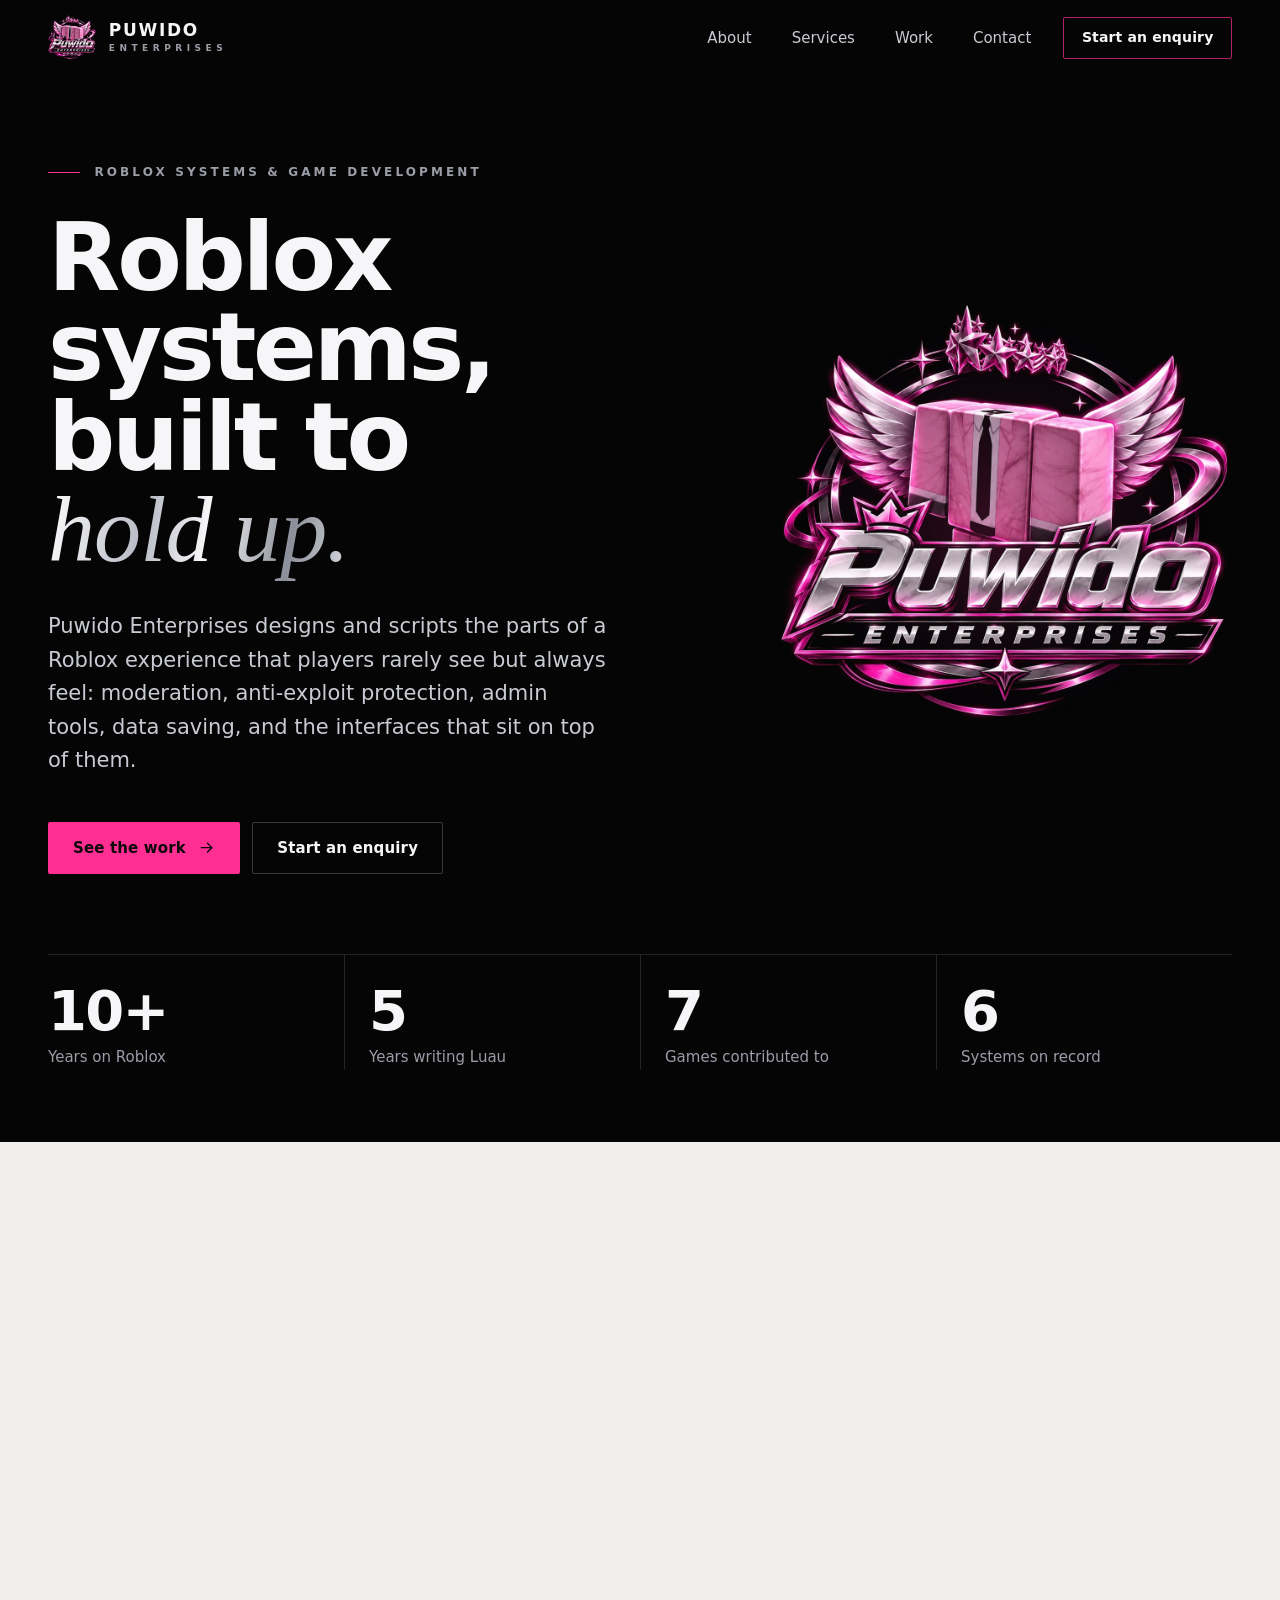
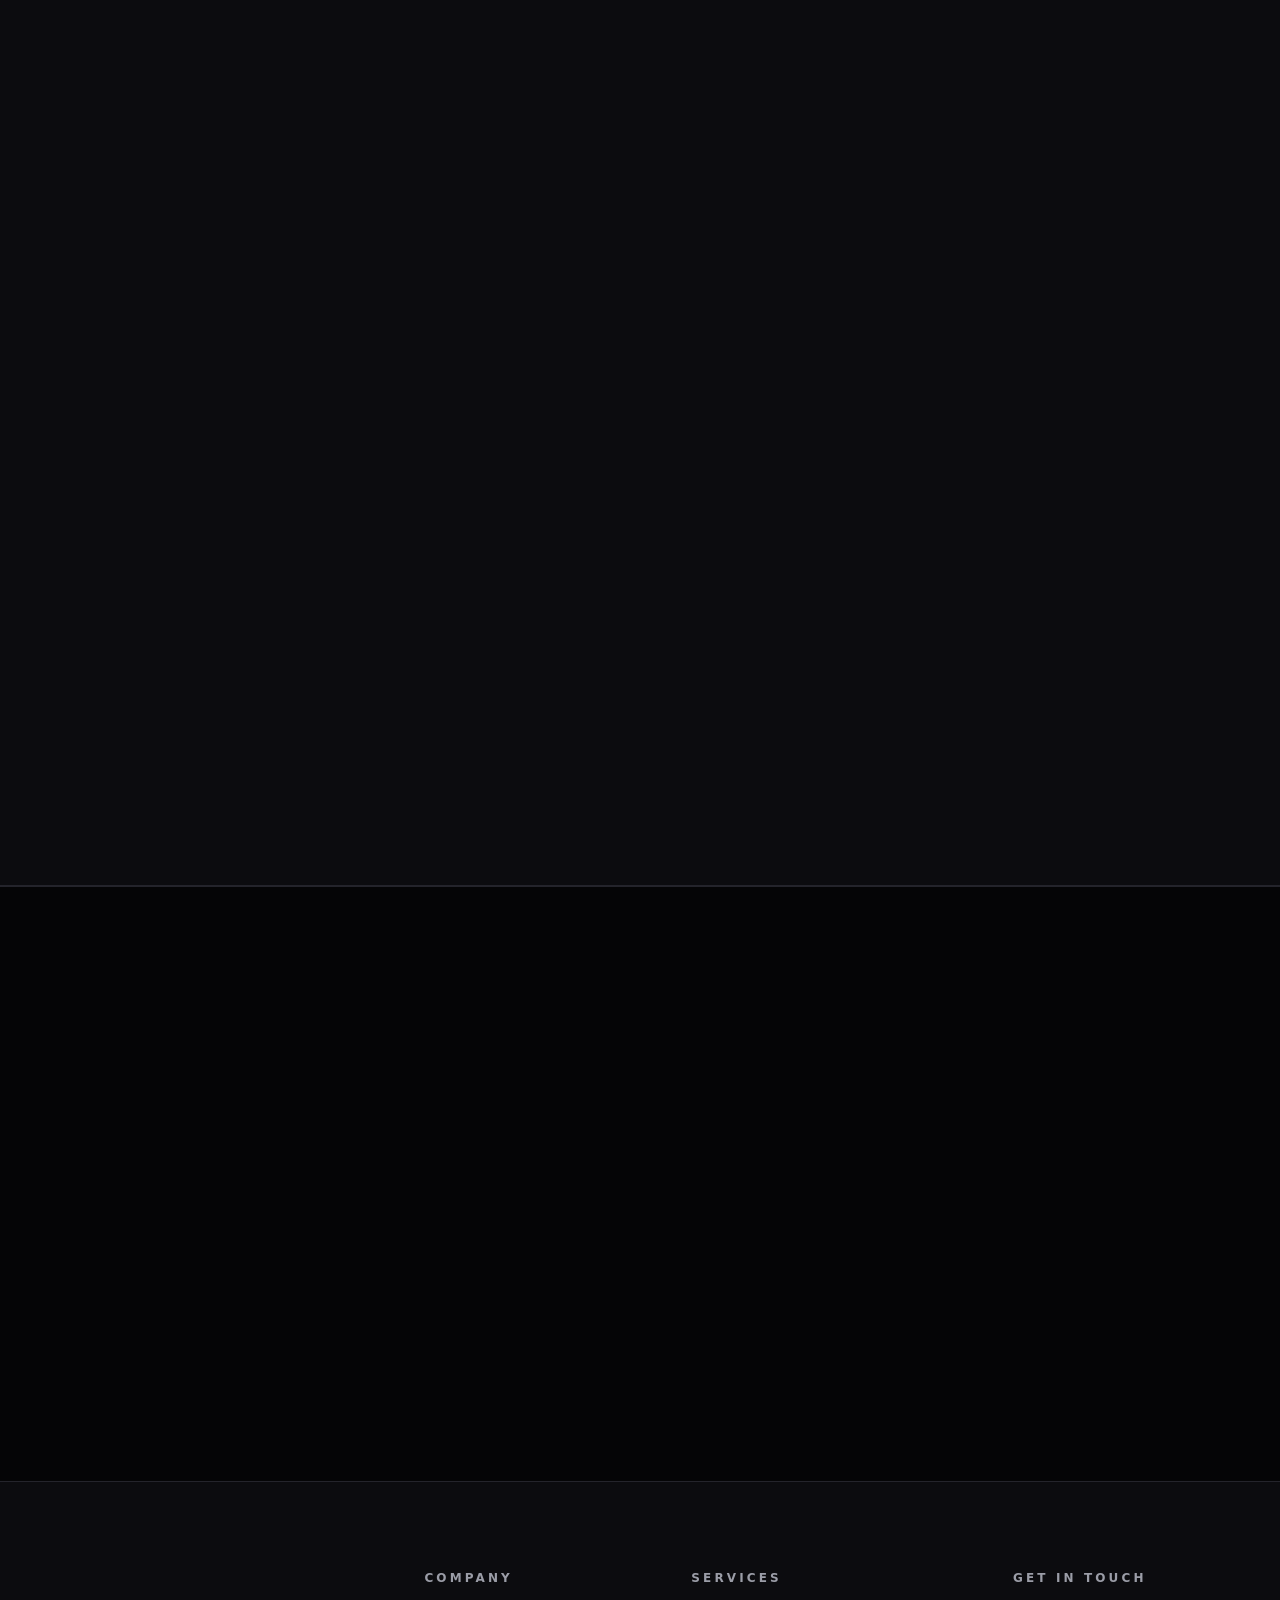
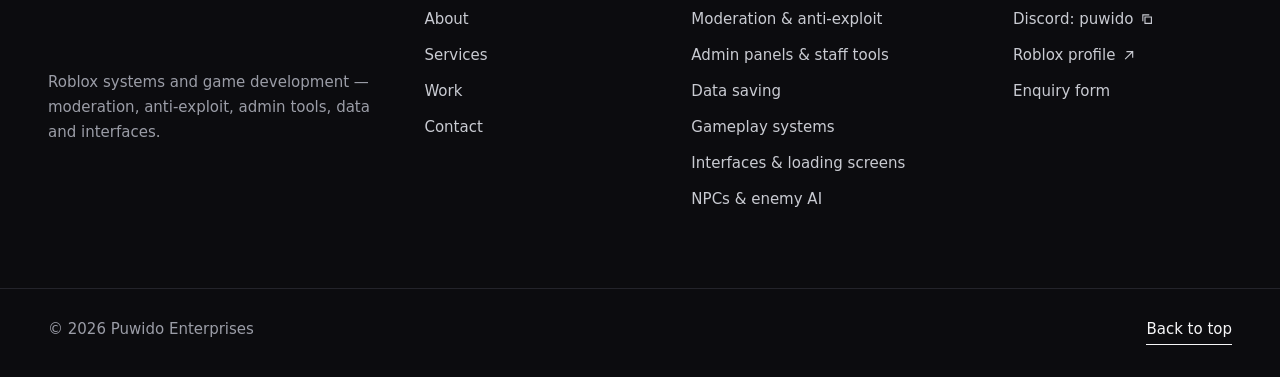
==== index.html @ 1eef2d27 "Add Scy avatar image to team card" ====
<!DOCTYPE html><html lang="en-GB"><head><meta charset="utf-8"><meta content="width=device-width,initial-scale=1" name="viewport"><meta content="default-src &#39;self&#39;; script-src &#39;self&#39;; style-src &#39;self&#39; https://fonts.googleapis.com; font-src https://fonts.gstatic.com; img-src &#39;self&#39; data:; media-src &#39;self&#39;; connect-src &#39;self&#39;; form-action &#39;self&#39;; base-uri &#39;self&#39;; object-src &#39;none&#39;" http-equiv="Content-Security-Policy"><meta content="strict-origin-when-cross-origin" name="referrer"><title>Puwido Enterprises — Roblox systems &amp; game development</title><meta content="Puwido Enterprises builds Roblox systems that hold up: moderation and anti-exploit protection, admin tools, data saving, gameplay systems and interfaces." name="description"><link href="https://puwidoenterprises.com/" rel="canonical"><meta content="#050506" name="theme-color"><meta content="dark" name="color-scheme"><meta content="website" property="og:type"><meta content="Puwido Enterprises" property="og:site_name"><meta content="Puwido Enterprises — Roblox systems &amp; game development" property="og:title"><meta content="Puwido Enterprises builds Roblox systems that hold up: moderation and anti-exploit protection, admin tools, data saving, gameplay systems and interfaces." property="og:description"><meta content="https://puwidoenterprises.com/assets/img/brand/og-image.jpg" property="og:image"><meta content="1200" property="og:image:width"><meta content="630" property="og:image:height"><meta content="The Puwido Enterprises emblem" property="og:image:alt"><meta content="https://puwidoenterprises.com/" property="og:url"><meta content="summary_large_image" name="twitter:card"><link href="assets/img/icons/icon-32.png" rel="icon" sizes="32x32" type="image/png"><link href="assets/img/icons/icon-180.png" rel="apple-touch-icon"><link href="https://fonts.googleapis.com" rel="preconnect"><link href="https://fonts.gstatic.com" rel="preconnect" crossorigin><link href="https://fonts.googleapis.com/css2?family=Archivo:wdth,wght@62..125,300..800&amp;family=Instrument+Serif:ital@0;1&amp;display=swap" rel="stylesheet"><link href="assets/css/site.css?v=9d3f0f8c9f" rel="stylesheet"><script type="application/ld+json">{"@context":"https://schema.org","@type":"Organization","name":"Puwido Enterprises","description":"Roblox systems & game development","logo":"https://puwidoenterprises.com/assets/img/brand/emblem-560.jpg","url":"https://puwidoenterprises.com/","sameAs":["https://www.roblox.com/users/171575142/profile"]}</script></head><body class="page-home" id="top"><a href="#main" class="skip-link">Skip to content</a><header class="site-header" data-header><div class="site-header__inner"><a href="index.html" class="brand" aria-label="Puwido Enterprises — home"><img alt="" height="48" src="assets/img/brand/emblem-96.png" width="48" class="brand__mark"> <span class="brand__word" aria-hidden="true"><span class="brand__name">Puwido</span> <span class="brand__sub">Enterprises</span></span></a><nav aria-label="Main" class="primary-nav"><ul class="primary-nav__list"><li><a href="about.html">About</a></li><li><a href="services.html">Services</a></li><li><a href="work.html">Work</a></li><li><a href="contact.html">Contact</a></li></ul></nav><a href="contact.html" class="btn btn--outline btn--sm site-header__cta">Start an enquiry</a> <button class="menu-toggle" type="button" aria-controls="mobile-menu" aria-expanded="false" data-menu-toggle><span class="menu-toggle__label" data-menu-label>Menu</span> <span class="menu-toggle__bars" aria-hidden="true"><span></span><span></span></span></button></div><div class="mobile-menu" data-menu hidden id="mobile-menu"><nav aria-label="Mobile"><ol class="mobile-menu__list"><li><a href="index.html" aria-current="page"><span>01</span>Home</a></li><li><a href="about.html"><span>02</span>About</a></li><li><a href="services.html"><span>03</span>Services</a></li><li><a href="work.html"><span>04</span>Work</a></li><li><a href="contact.html"><span>05</span>Contact</a></li></ol></nav><div class="mobile-menu__foot"><p class="label">Discord</p><button class="copy-chip" type="button" data-copy="puwido" data-copy-label="Discord username copied"><span>puwido</span><svg aria-hidden="true" class="icon" focusable="false" viewBox="0 0 20 20"><path d="M7 7h9v9H7zM4 13V4h9" fill="none" stroke="currentColor" stroke-width="1.6"/></svg></button></div></div></header><main id="main" tabindex="-1"><section aria-labelledby="hero-title" class="hero"><div class="wrap hero__grid"><div class="hero__copy"><p class="eyebrow">Roblox systems &amp; game development</p><h1 class="hero__title" id="hero-title">Roblox systems, built to <em>hold&nbsp;up.</em></h1><p class="hero__lede">Puwido Enterprises designs and scripts the parts of a Roblox experience that players rarely see but always feel: moderation, anti-exploit protection, admin tools, data saving, and the interfaces that sit on top of them.</p><div class="hero__actions"><a href="work.html" class="btn btn--primary">See the work <svg aria-hidden="true" class="icon" focusable="false" viewBox="0 0 20 20"><path d="M4 10h11M11 5l5 5-5 5" fill="none" stroke="currentColor" stroke-width="1.6" stroke-linecap="square"/></svg></a><a href="contact.html" class="btn btn--quiet">Start an enquiry</a></div></div><figure class="hero__emblem"><img alt="Puwido Enterprises emblem: a pink Roblox suit with silver wings beneath a crown of stars" height="560" src="assets/img/brand/emblem-560.jpg" width="560" fetchpriority="high" sizes="(min-width: 900px) 44vw, 86vw" srcset="assets/img/brand/emblem-560.jpg 560w, assets/img/brand/emblem-1080.jpg 1080w"></figure></div><div class="wrap hero__facts"><dl class="facts"><div class="facts__item"><dt>Years on Roblox</dt><dd>10+</dd></div><div class="facts__item"><dt>Years writing Luau</dt><dd>5</dd></div><div class="facts__item"><dt>Games contributed to</dt><dd>7</dd></div><div class="facts__item"><dt>Systems on record</dt><dd>6</dd></div></dl></div></section><section aria-labelledby="approach-title" class="approach"><div class="wrap approach__grid"><p class="eyebrow eyebrow--dark" data-reveal>Approach</p><h2 class="approach__statement" id="approach-title" data-reveal>Every request is checked on the server. Every setting lives in one config file. Every name says <em>exactly</em> what it does.</h2><div class="approach__notes" data-reveal><p>That is the standard the work is held to: code the next developer can pick up without guessing, and systems an exploiter can’t talk their way around.</p><p>Most of it runs on the server, out of sight. The result shows up as games that stay fair, progress that doesn’t vanish, and staff who can act without editing a line of code.</p><a href="about.html" class="text-link text-link--dark">More about Puwido Enterprises <svg aria-hidden="true" class="icon" focusable="false" viewBox="0 0 20 20"><path d="M4 10h11M11 5l5 5-5 5" fill="none" stroke="currentColor" stroke-width="1.6" stroke-linecap="square"/></svg></a></div></div></section><section aria-labelledby="services-title" class="section services-overview"><div class="wrap"><header class="section-head" data-reveal><p class="eyebrow">Services</p><h2 class="section-title" id="services-title">Six disciplines, <em>one standard.</em></h2><a href="services.html" class="text-link section-head__link">All services <svg aria-hidden="true" class="icon" focusable="false" viewBox="0 0 20 20"><path d="M4 10h11M11 5l5 5-5 5" fill="none" stroke="currentColor" stroke-width="1.6" stroke-linecap="square"/></svg></a></header><ol class="service-index"><li class="service-row" data-reveal><a href="services.html#moderation" class="service-row__link"><span class="service-row__num">01</span> <span class="service-row__title">Moderation &amp; anti-exploit</span> <span class="service-row__text">Server-side systems that detect abuse, enforce your rules and keep a record of every action taken.</span> <span class="service-row__arrow"><svg aria-hidden="true" class="icon" focusable="false" viewBox="0 0 20 20"><path d="M4 10h11M11 5l5 5-5 5" fill="none" stroke="currentColor" stroke-width="1.6" stroke-linecap="square"/></svg></span></a></li><li class="service-row" data-reveal><a href="services.html#admin" class="service-row__link"><span class="service-row__num">02</span> <span class="service-row__title">Admin panels &amp; staff tools</span> <span class="service-row__text">Panels only your admins receive, with every action verified on the server.</span> <span class="service-row__arrow"><svg aria-hidden="true" class="icon" focusable="false" viewBox="0 0 20 20"><path d="M4 10h11M11 5l5 5-5 5" fill="none" stroke="currentColor" stroke-width="1.6" stroke-linecap="square"/></svg></span></a></li><li class="service-row" data-reveal><a href="services.html#data" class="service-row__link"><span class="service-row__num">03</span> <span class="service-row__title">Data saving</span> <span class="service-row__text">DataStores built so player progress doesn’t go missing.</span> <span class="service-row__arrow"><svg aria-hidden="true" class="icon" focusable="false" viewBox="0 0 20 20"><path d="M4 10h11M11 5l5 5-5 5" fill="none" stroke="currentColor" stroke-width="1.6" stroke-linecap="square"/></svg></span></a></li><li class="service-row" data-reveal><a href="services.html#gameplay" class="service-row__link"><span class="service-row__num">04</span> <span class="service-row__title">Gameplay systems</span> <span class="service-row__text">Combat, rounds, inventories, shops and quests, written as modules you can reuse.</span> <span class="service-row__arrow"><svg aria-hidden="true" class="icon" focusable="false" viewBox="0 0 20 20"><path d="M4 10h11M11 5l5 5-5 5" fill="none" stroke="currentColor" stroke-width="1.6" stroke-linecap="square"/></svg></span></a></li><li class="service-row" data-reveal><a href="services.html#interface" class="service-row__link"><span class="service-row__num">05</span> <span class="service-row__title">Interfaces &amp; loading screens</span> <span class="service-row__text">Menus, HUDs, shops and loading screens that work on PC, mobile and console.</span> <span class="service-row__arrow"><svg aria-hidden="true" class="icon" focusable="false" viewBox="0 0 20 20"><path d="M4 10h11M11 5l5 5-5 5" fill="none" stroke="currentColor" stroke-width="1.6" stroke-linecap="square"/></svg></span></a></li><li class="service-row" data-reveal><a href="services.html#npcs" class="service-row__link"><span class="service-row__num">06</span> <span class="service-row__title">NPCs &amp; enemy AI</span> <span class="service-row__text">Enemies that use pathfinding and state machines, up to full boss fights.</span> <span class="service-row__arrow"><svg aria-hidden="true" class="icon" focusable="false" viewBox="0 0 20 20"><path d="M4 10h11M11 5l5 5-5 5" fill="none" stroke="currentColor" stroke-width="1.6" stroke-linecap="square"/></svg></span></a></li></ol></div></section><section aria-labelledby="work-title" class="section selected-work"><div class="wrap"><header class="section-head" data-reveal><p class="eyebrow">Selected work</p><h2 class="section-title" id="work-title">Games the work <em>runs in.</em></h2><a href="work.html" class="text-link section-head__link">View all work <svg aria-hidden="true" class="icon" focusable="false" viewBox="0 0 20 20"><path d="M4 10h11M11 5l5 5-5 5" fill="none" stroke="currentColor" stroke-width="1.6" stroke-linecap="square"/></svg></a></header><ul class="feature-grid"><li class="feature-grid__item feature-grid__item--lead" data-reveal><a href="work.html#wreck-it" class="work-tile"><span class="work-tile__media"><img alt="" height="432" src="assets/img/work/wreck-it.jpg" width="767" loading="lazy" decoding="async"></span><span class="work-tile__meta"><span class="work-tile__type">Simulator · Incremental</span> <span class="work-tile__title">Wreck It! <svg aria-hidden="true" class="icon" focusable="false" viewBox="0 0 20 20"><path d="M4 10h11M11 5l5 5-5 5" fill="none" stroke="currentColor" stroke-width="1.6" stroke-linecap="square"/></svg></span></span></a></li><li class="feature-grid__item" data-reveal><a href="work.html#plastering-simulator" class="work-tile"><span class="work-tile__media"><img alt="" height="432" src="assets/img/work/plastering.jpg" width="648" loading="lazy" decoding="async"></span><span class="work-tile__meta"><span class="work-tile__type">Simulator · Job simulator</span> <span class="work-tile__title">Plastering Simulator <svg aria-hidden="true" class="icon" focusable="false" viewBox="0 0 20 20"><path d="M4 10h11M11 5l5 5-5 5" fill="none" stroke="currentColor" stroke-width="1.6" stroke-linecap="square"/></svg></span></span></a></li><li class="feature-grid__item" data-reveal><a href="work.html#balloon-simulator" class="work-tile"><span class="work-tile__media"><img alt="" height="432" src="assets/img/work/balloon.jpg" width="648" loading="lazy" decoding="async"></span><span class="work-tile__meta"><span class="work-tile__type">Simulator · Incremental</span> <span class="work-tile__title">+1 Balloon Simulator <svg aria-hidden="true" class="icon" focusable="false" viewBox="0 0 20 20"><path d="M4 10h11M11 5l5 5-5 5" fill="none" stroke="currentColor" stroke-width="1.6" stroke-linecap="square"/></svg></span></span></a></li><li class="feature-grid__item" data-reveal><a href="work.html#steal-a-robloxian" class="work-tile"><span class="work-tile__media"><img alt="" height="432" src="assets/img/work/steal-a-robloxian.jpg" width="739" loading="lazy" decoding="async"></span><span class="work-tile__meta"><span class="work-tile__type">Simulator · Tycoon</span> <span class="work-tile__title">Steal a Robloxian <svg aria-hidden="true" class="icon" focusable="false" viewBox="0 0 20 20"><path d="M4 10h11M11 5l5 5-5 5" fill="none" stroke="currentColor" stroke-width="1.6" stroke-linecap="square"/></svg></span></span></a></li></ul></div></section><section aria-labelledby="spotlight-title" class="section spotlight"><div class="wrap spotlight__grid"><div class="spotlight__media" data-reveal><div class="frame"><video controls playsinline preload="metadata" src="assets/video/custom-loading-screen.mp4#t=1"><a href="assets/video/custom-loading-screen.mp4">Download the Custom Loading Screen recording</a></video></div><p class="caption">Custom Loading Screen — recorded in Roblox.</p></div><div class="spotlight__copy" data-reveal><p class="eyebrow">Systems on record</p><h2 class="section-title" id="spotlight-title">Recorded in Roblox, <em>not mocked up.</em></h2><p>Each system is captured running in a live experience, with a written breakdown of what it does and how it’s secured.</p><ol class="system-links"><li><a href="work.html#warden"><span class="system-links__num">01</span><span class="system-links__title">Warden — Anti-Cheat</span><span class="system-links__cat">Anti-cheat</span></a></li><li><a href="work.html#anti-injection"><span class="system-links__num">02</span><span class="system-links__title">Anti-Injection System</span><span class="system-links__cat">Security</span></a></li><li><a href="work.html#anti-ageplayer"><span class="system-links__num">03</span><span class="system-links__title">Anti-Ageplayer System</span><span class="system-links__cat">Moderation</span></a></li><li><a href="work.html#anti-nsfw"><span class="system-links__num">04</span><span class="system-links__title">Anti-NSFW System</span><span class="system-links__cat">Moderation</span></a></li><li><a href="work.html#avatar-loading-screen"><span class="system-links__num">05</span><span class="system-links__title">Avatar Loading Screen</span><span class="system-links__cat">Interface</span></a></li><li><a href="work.html#custom-loading-screen"><span class="system-links__num">06</span><span class="system-links__title">Custom Loading Screen</span><span class="system-links__cat">Interface</span></a></li></ol></div></div></section><section aria-labelledby="cta-title" class="cta"><div class="wrap cta__grid"><h2 class="cta__title" id="cta-title" data-reveal>Have a project that needs to <em>hold up?</em></h2><div class="cta__side" data-reveal><p>Share the game, what it needs built and when you need it. Enquiries are answered on Discord.</p><div class="cta__actions"><a href="contact.html" class="btn btn--primary">Start an enquiry <svg aria-hidden="true" class="icon" focusable="false" viewBox="0 0 20 20"><path d="M4 10h11M11 5l5 5-5 5" fill="none" stroke="currentColor" stroke-width="1.6" stroke-linecap="square"/></svg></a><button class="btn btn--quiet" type="button" data-copy="puwido" data-copy-label="Discord username copied">Copy Discord username <svg aria-hidden="true" class="icon" focusable="false" viewBox="0 0 20 20"><path d="M7 7h9v9H7zM4 13V4h9" fill="none" stroke="currentColor" stroke-width="1.6"/></svg></button></div></div></div></section></main><footer class="site-footer"><div class="wrap site-footer__grid"><div class="site-footer__brand"><img alt="Puwido Enterprises" height="80" src="assets/img/brand/emblem-160.png" width="80" loading="lazy"><p>Roblox systems and game development — moderation, anti-exploit, admin tools, data and interfaces.</p></div><nav aria-label="Company" class="site-footer__col"><h2 class="label">Company</h2><ul><li><a href="about.html">About</a></li><li><a href="services.html">Services</a></li><li><a href="work.html">Work</a></li><li><a href="contact.html">Contact</a></li></ul></nav><nav aria-label="Services" class="site-footer__col"><h2 class="label">Services</h2><ul><li><a href="services.html#moderation">Moderation &amp; anti-exploit</a></li><li><a href="services.html#admin">Admin panels &amp; staff tools</a></li><li><a href="services.html#data">Data saving</a></li><li><a href="services.html#gameplay">Gameplay systems</a></li><li><a href="services.html#interface">Interfaces &amp; loading screens</a></li><li><a href="services.html#npcs">NPCs &amp; enemy AI</a></li></ul></nav><div class="site-footer__col"><h2 class="label">Get in touch</h2><ul><li><button class="footer-copy" type="button" data-copy="puwido" data-copy-label="Discord username copied">Discord: puwido <svg aria-hidden="true" class="icon" focusable="false" viewBox="0 0 20 20"><path d="M7 7h9v9H7zM4 13V4h9" fill="none" stroke="currentColor" stroke-width="1.6"/></svg></button></li><li><a href="https://www.roblox.com/users/171575142/profile" rel="noopener noreferrer" target="_blank">Roblox profile <svg aria-hidden="true" class="icon" focusable="false" viewBox="0 0 20 20"><path d="M7 5h8v8M15 5 5 15" fill="none" stroke="currentColor" stroke-width="1.6" stroke-linecap="square"/></svg><span class="visually-hidden">(opens in a new tab)</span></a></li><li><a href="contact.html">Enquiry form</a></li></ul></div></div><div class="wrap site-footer__base"><p>&copy; 2026 Puwido Enterprises</p><a href="#top" class="text-link" data-to-top>Back to top</a></div></footer><div class="toast" aria-live="polite" data-toast role="status"></div><script defer src="assets/js/site.js?v=98359ecf7c"></script></body></html>
---- assets/css/site.css ----
@keyframes lightbox-in{0%{opacity:0;transform:translateY(12px)}}:root{--black:#050506;--ink:#0c0c0f;--ink-2:#141419;--line:#24242b;--line-2:#393942;--silver:#c9cbd2;--muted:#9b9da7;--white:#f6f6f8;--pink:#ff2e93;--pink-hi:#ff6cb5;--pink-ink:#c00f6b;--paper:#f1efed;--paper-ink:#111113;--paper-muted:#56565d;--danger:#ff8f8f;--chrome:linear-gradient(100deg, #ffffff 0%, #b8bbc5 32%, #f7f7f9 52%, #8c8f99 78%, #e2e3e8 100%);--f-sans:'Archivo', ui-sans-serif, system-ui, -apple-system, 'Segoe UI', Roboto, sans-serif;--f-serif:'Instrument Serif', 'Iowan Old Style', Georgia, serif;--fs-display:clamp(2.75rem, 1.4rem + 5.6vw, 6.4rem);--fs-h1:clamp(2.5rem, 1.5rem + 4.4vw, 5.25rem);--fs-h2:clamp(2rem, 1.35rem + 2.6vw, 3.5rem);--fs-h3:clamp(1.3rem, 1.1rem + 0.8vw, 1.75rem);--fs-lead:clamp(1.125rem, 1.05rem + 0.35vw, 1.3125rem);--fs-body:1.0625rem;--fs-small:0.9375rem;--fs-label:0.75rem;--wrap:1320px;--gutter:clamp(1rem, 4vw, 3rem);--section:clamp(5rem, 3rem + 7vw, 9.5rem);--header-h:76px;--ease:cubic-bezier(0.2, 0.7, 0.2, 1);--radius:2px}@media (max-width:640px){:root{--header-h:66px}}*,::after,::before{box-sizing:border-box}html{-webkit-text-size-adjust:100%;text-size-adjust:100%;color-scheme:dark;scroll-padding-top:calc(var(--header-h) + 1.5rem)}@media (prefers-reduced-motion:no-preference){html{scroll-behavior:smooth}}body,p{margin:0}body{min-height:100vh;background:var(--black);color:var(--silver);font-family:var(--f-sans);font-size:var(--fs-body);line-height:1.65;font-stretch:100%;-webkit-font-smoothing:antialiased;-moz-osx-font-smoothing:grayscale;text-rendering:optimizeLegibility;overflow-x:clip}body.menu-open{overflow:hidden}h1,h2,h3,h4{margin:0;color:var(--white);font-weight:620;font-stretch:108%;line-height:1.02;letter-spacing:-.028em;text-wrap:balance}h1 em,h2 em,h3 em{font-family:var(--f-serif);font-style:italic;font-weight:400;font-stretch:normal;letter-spacing:-.01em;padding-right:.06em;background:var(--chrome);-webkit-background-clip:text;background-clip:text;color:transparent}p{text-wrap:pretty}ol,ul{margin:0;padding:0;list-style:none}img,video{display:block;max-width:100%;height:auto}a{color:inherit;text-decoration:none}button,input,select,textarea{font:inherit;color:inherit}button{cursor:pointer}::selection{background:var(--pink);color:#000}:focus-visible{outline:2px solid var(--pink);outline-offset:3px}main:focus{outline:0}.visually-hidden{position:absolute!important;width:1px;height:1px;padding:0;margin:-1px;overflow:hidden;clip:rect(0 0 0 0);white-space:nowrap;border:0}.skip-link{position:fixed;top:.75rem;left:.75rem;z-index:100;padding:.75rem 1rem;background:var(--white);color:#000;font-weight:600;transform:translateY(-200%);transition:transform .2s var(--ease)}.skip-link:focus{transform:none}.icon{width:1.15em;height:1.15em;flex:none}.wrap{width:100%;max-width:var(--wrap);margin-inline:auto;padding-inline:var(--gutter)}.section{padding-block:var(--section)}.section--tight{padding-block:clamp(3rem,6vw,5rem) var(--section)}.eyebrow,.label{font-size:var(--fs-label);font-weight:600;font-stretch:125%;letter-spacing:.26em;line-height:1.4;text-transform:uppercase;color:var(--muted)}.eyebrow{display:flex;align-items:center;gap:.9rem}.eyebrow::before{content:"";width:2rem;height:1px;background:var(--pink)}.eyebrow--dark{color:var(--paper-muted)}.eyebrow--dark::before{background:var(--pink-ink)}.section-title{font-size:var(--fs-h2)}.section-head{display:grid;grid-template-columns:minmax(0,1fr) auto;align-items:end;gap:1.25rem 3rem;margin-bottom:clamp(2.5rem,5vw,4.5rem)}.section-head .eyebrow{grid-column:1/-1}.section-head__link{justify-self:end}.section-head__note{max-width:22rem;color:var(--muted);font-size:var(--fs-small)}.section-head--stacked{grid-template-columns:1fr}@media (max-width:760px){.section-head{grid-template-columns:1fr}.section-head__link{justify-self:start}}.page-head{padding-top:calc(var(--header-h) + clamp(4rem,10vw,8.5rem));padding-bottom:clamp(3.5rem,7vw,6.5rem);border-bottom:1px solid var(--line)}.page-head--compact{padding-bottom:clamp(2.5rem,5vw,4rem)}.page-head__grid{display:grid;grid-template-columns:minmax(0,1fr) minmax(0,27rem);gap:1.75rem 4rem}.page-head__grid>.eyebrow,.page-title{grid-column:1/-1}.page-title{max-width:15ch;font-size:var(--fs-h1)}.page-head__lede{grid-column:2;margin-top:1rem;font-size:var(--fs-lead);line-height:1.55}.jump-links{grid-column:2;display:flex;gap:2rem}@media (max-width:860px){.page-head__grid{grid-template-columns:1fr}.jump-links,.page-head__lede{grid-column:1;margin-top:0}}.ticks li{position:relative;padding:.85rem 0 .85rem 1.75rem;border-top:1px solid var(--line);line-height:1.5}.primary-nav__list a::after,.ticks li::before{content:"";position:absolute;left:0;height:1px;background:var(--pink)}.ticks li::before{top:calc(.85rem + .72em);width:.75rem}.prose p+p{margin-top:1.25rem}.js [data-reveal]{opacity:0;transform:translateY(18px);transition:opacity .9s var(--ease),transform .9s var(--ease)}.js [data-reveal].is-revealed{opacity:1;transform:none}@media (prefers-reduced-motion:reduce){.js [data-reveal]{opacity:1;transform:none;transition:none}*,::after,::before{transition-duration:.01ms!important;animation-duration:.01ms!important}}.btn{display:inline-flex;align-items:center;justify-content:center;gap:.75rem;min-height:3.25rem;padding:0 1.5rem;border:1px solid transparent;border-radius:var(--radius);background:0 0;font-size:.9375rem;font-weight:600;letter-spacing:.01em;line-height:1.2;white-space:nowrap;transition:background-color .25s var(--ease),border-color .25s var(--ease),color .25s var(--ease)}.btn .icon,.menu-toggle__bars span{transition:transform .3s var(--ease)}.btn:hover .icon,.text-link:hover .icon{transform:translateX(3px)}.btn--primary{background:var(--pink);color:#0a0a0b}.btn--primary:hover{background:var(--pink-hi)}.btn--outline{border-color:rgba(255,46,147,.7);color:var(--white)}.btn--outline:hover,.btn--outline[aria-current]{background:var(--pink);border-color:var(--pink);color:#0a0a0b}.btn--ghost,.btn--quiet{border-color:var(--line-2);color:var(--white)}.btn--ghost:hover,.btn--quiet:hover{border-color:var(--silver)}.btn--sm{min-height:2.625rem;padding:0 1.1rem;font-size:.875rem}.primary-nav__list a,.text-link{font-weight:500;transition:color .2s var(--ease)}.text-link{display:inline-flex;align-items:center;gap:.45rem;padding:.2rem 0;border:0;background:linear-gradient(currentColor,currentColor) left bottom/100% 1px no-repeat;color:var(--white);font-size:inherit}.text-link:hover{color:var(--pink-hi)}.text-link .icon{width:1em;height:1em;transition:transform .3s var(--ease)}.text-link--dark{color:var(--paper-ink)}.text-link--dark:hover{color:var(--pink-ink)}.copy-chip,.icon-btn{border:1px solid var(--line-2);border-radius:var(--radius);color:var(--white);transition:border-color .2s var(--ease)}.icon-btn{display:inline-grid;place-items:center;width:2.75rem;height:2.75rem;background:0 0}.copy-chip:hover,.icon-btn:hover{border-color:var(--pink)}.copy-chip{display:inline-flex;align-items:center;gap:.75rem;padding:.65rem .95rem;background:var(--ink);font-weight:600;letter-spacing:.02em}.copy-chip .icon,.tags li{color:var(--muted)}.copy-chip--large{font-size:1.25rem;padding:.85rem 1.15rem}.tags{display:flex;flex-wrap:wrap;gap:.5rem}.tags li{padding:.3rem .65rem;border:1px solid var(--line-2);font-size:.6875rem;font-weight:600;font-stretch:115%;letter-spacing:.14em;text-transform:uppercase}.site-header{position:fixed;inset:0 0 auto;z-index:50;height:var(--header-h);border-bottom:1px solid transparent;transition:background-color .35s var(--ease),border-color .35s var(--ease)}.menu-open .site-header,.site-header.is-scrolled{background:rgba(5,5,6,.86);border-color:var(--line);-webkit-backdrop-filter:blur(14px) saturate(140%);backdrop-filter:blur(14px) saturate(140%)}.menu-open .site-header{background:var(--black);-webkit-backdrop-filter:none;backdrop-filter:none}.site-header__inner{display:flex;align-items:center;gap:2rem;height:100%;max-width:var(--wrap);margin-inline:auto;padding-inline:var(--gutter)}.brand{display:inline-flex;align-items:center;gap:.8rem;margin-right:auto}.brand__mark{width:48px;height:48px}.brand__word{display:flex;flex-direction:column;line-height:1}.brand__name,.brand__sub{color:var(--white);font-size:1.0625rem;font-weight:800;font-stretch:125%;letter-spacing:.1em;text-transform:uppercase}.brand__sub{margin-top:.35rem;color:var(--muted);font-size:.5625rem;font-weight:600;letter-spacing:.5em}.primary-nav__list{display:flex;gap:2.5rem}.primary-nav__list a{position:relative;padding:.5rem 0;color:var(--silver);font-size:.9375rem}.primary-nav__list a::after{right:0;bottom:.1rem;transform:scaleX(0);transform-origin:left;transition:transform .35s var(--ease)}.menu-toggle,.primary-nav__list a:hover,.primary-nav__list a[aria-current]{color:var(--white)}.primary-nav__list a:hover::after,.primary-nav__list a[aria-current]::after,.service-row__link:hover::before{transform:scaleX(1)}.menu-toggle{display:none;align-items:center;gap:.75rem;min-height:2.75rem;padding:0 .25rem 0 .75rem;border:0;background:0 0;font-size:.8125rem;font-weight:600;font-stretch:125%;letter-spacing:.18em;text-transform:uppercase}.menu-toggle__bars{display:grid;gap:6px;width:22px}.menu-toggle__bars span{display:block;height:1.5px;background:currentColor}.menu-toggle[aria-expanded=true] .menu-toggle__bars span:first-child{transform:translateY(3.75px) rotate(45deg)}.menu-toggle[aria-expanded=true] .menu-toggle__bars span:last-child{transform:translateY(-3.75px) rotate(-45deg)}.mobile-menu{position:fixed;inset:var(--header-h)0 0;display:flex;flex-direction:column;justify-content:space-between;gap:2rem;padding:1.5rem var(--gutter) 2rem;overflow-y:auto;background:var(--black)}.mobile-menu[hidden]{display:none}.mobile-menu__list a{display:flex;align-items:baseline;gap:1rem;padding:.9rem 0;border-bottom:1px solid var(--line);color:var(--white);font-size:clamp(1.75rem,8vw,2.5rem);font-weight:600;font-stretch:110%;letter-spacing:-.02em;line-height:1.1}.mobile-menu__list a span{min-width:1.75rem;color:var(--muted);font-size:.75rem;font-weight:500;letter-spacing:.1em}.mobile-menu__list a[aria-current] span,.service-row__link:hover .service-row__arrow,.service-row__link:hover .service-row__num{color:var(--pink)}.mobile-menu__foot{display:grid;justify-items:start;gap:.75rem}@media (max-width:960px){.primary-nav,.site-header__cta{display:none}.menu-toggle{display:inline-flex}}@media (max-width:400px){.menu-toggle__label{display:none}}.site-footer{border-top:1px solid var(--line);background:var(--ink);padding-top:clamp(3.5rem,7vw,5.5rem);font-size:var(--fs-small)}.site-footer__grid{display:grid;grid-template-columns:1.5fr 1fr 1.25fr 1fr;gap:3rem}.site-footer__brand img{width:80px;height:80px}.site-footer__brand p{max-width:22rem;margin-top:1.25rem;color:var(--muted)}.site-footer__col .label{margin-bottom:1.25rem}.site-footer__col li+li{margin-top:.7rem}.footer-copy,.site-footer__col a{display:inline-flex;align-items:center;gap:.4rem;padding:0;border:0;background:0 0;color:var(--silver);text-align:left;transition:color .2s var(--ease)}.footer-copy:hover,.site-footer__col a:hover,.system-links a:hover .system-links__title{color:var(--pink-hi)}.footer-copy .icon,.site-footer__col .icon{width:.95em;height:.95em}.site-footer__base{display:flex;justify-content:space-between;align-items:center;gap:1rem;margin-top:clamp(3rem,6vw,5rem);padding-top:1.5rem;padding-bottom:2rem;border-top:1px solid var(--line);color:var(--muted)}@media (max-width:960px){.site-footer__grid{grid-template-columns:1fr 1fr}.site-footer__brand{grid-column:1/-1}}@media (max-width:520px){.site-footer__grid{grid-template-columns:1fr}}.toast{position:fixed;left:50%;bottom:1.5rem;z-index:90;padding:.8rem 1.15rem;background:var(--white);color:#0a0a0b;font-size:.875rem;font-weight:600;opacity:0;transform:translate(-50%,1rem);pointer-events:none;transition:opacity .3s var(--ease),transform .3s var(--ease)}.toast.is-visible{opacity:1;transform:translate(-50%,0)}.cta{padding-block:var(--section);border-top:1px solid var(--line)}.cta__grid{display:grid;grid-template-columns:minmax(0,1.35fr) minmax(0,1fr);align-items:end;gap:2.5rem 5rem}.cta__title{font-size:clamp(2.5rem,1.4rem + 4.6vw,5.5rem);line-height:.98}.cta__side p{max-width:26rem;color:var(--muted)}.cta__actions{display:flex;flex-wrap:wrap;gap:.75rem;margin-top:1.75rem}@media (max-width:860px){.cta__grid{grid-template-columns:1fr}}.hero{position:relative;padding-top:calc(var(--header-h) + clamp(2.5rem,7vw,5.5rem));padding-bottom:clamp(3rem,6vw,4.5rem);overflow:hidden}.hero__grid{display:grid;grid-template-columns:minmax(0,1.2fr) minmax(0,.8fr);align-items:center;gap:2rem 3rem}.hero__title{max-width:11.5ch;font-size:var(--fs-display);line-height:.96;letter-spacing:-.035em}.hero__lede{max-width:35rem;margin-top:clamp(1.5rem,3vw,2.25rem);font-size:var(--fs-lead);line-height:1.6}.hero__actions{display:flex;flex-wrap:wrap;gap:.75rem;margin-top:clamp(2rem,4vw,2.75rem)}.hero__copy .eyebrow{margin-bottom:clamp(1.5rem,3vw,2rem)}.hero__emblem{position:relative;margin:0}.hero__emblem::before{content:"";position:absolute;inset:8%;border-radius:50%;background:radial-gradient(closest-side,rgba(255,46,147,.2),rgba(255,46,147,.05) 60%,transparent);filter:blur(20px)}.hero__emblem img{position:relative;width:100%;max-width:560px;margin-inline:auto;mix-blend-mode:lighten}.hero__facts{margin-top:clamp(3rem,7vw,5rem)}.facts{display:grid;grid-template-columns:repeat(4,minmax(0,1fr));margin:0;border-top:1px solid var(--line)}.facts__item{display:flex;flex-direction:column-reverse;justify-content:flex-end;gap:.4rem;padding:1.75rem 1.5rem 0;border-left:1px solid var(--line)}.facts__item:first-child{padding-left:0;border-left:0}.facts dd{margin:0;color:var(--white);font-size:clamp(2.25rem,1.6rem + 2.4vw,3.5rem);font-weight:600;font-stretch:112%;letter-spacing:-.03em;line-height:1;font-variant-numeric:tabular-nums}.facts dt{color:var(--muted);font-size:var(--fs-small)}@media (max-width:900px){.hero__grid{grid-template-columns:1fr}.hero__emblem{order:-1;width:min(62vw,300px);margin-inline:auto}.facts{grid-template-columns:repeat(2,minmax(0,1fr))}.facts__item:nth-child(3){padding-left:0;border-left:0}.facts__item:nth-child(n+3){margin-top:1.75rem}}.approach{padding-block:var(--section);background:var(--paper);color:var(--paper-muted)}.approach__grid{display:grid;grid-template-columns:repeat(12,minmax(0,1fr));gap:2rem 1.5rem}.approach .eyebrow{grid-column:1/4;align-self:start;margin-top:.9rem}.approach__statement{grid-column:4/-1;color:var(--paper-ink);font-size:clamp(1.75rem,1.1rem + 2.5vw,3.25rem);font-weight:500;font-stretch:100%;line-height:1.1;letter-spacing:-.025em}.approach__statement em{background:0 0;color:var(--pink-ink)}.approach__notes{grid-column:4/-1;display:grid;grid-template-columns:repeat(2,minmax(0,1fr));gap:1.5rem 2.5rem;margin-top:clamp(1rem,3vw,2.5rem);padding-top:2rem;border-top:1px solid rgba(17,17,19,.16)}.approach__notes .text-link{grid-column:1/-1;justify-self:start}@media (max-width:860px){.approach .eyebrow,.approach__notes,.approach__statement{grid-column:1/-1}.approach .eyebrow{margin-top:0}.approach__notes{grid-template-columns:1fr}}.service-index{border-bottom:1px solid var(--line)}.service-row__link{position:relative;display:grid;grid-template-columns:4.5rem minmax(0,1.05fr) minmax(0,1fr) 2rem;align-items:baseline;gap:1rem 2rem;padding:2rem 0;border-top:1px solid var(--line)}.service-row__link::before{content:"";position:absolute;left:0;right:0;top:-1px;height:1px;background:var(--pink);transform:scaleX(0);transform-origin:left;transition:transform .6s var(--ease)}.service-row__num{color:var(--muted);font-size:.8125rem;letter-spacing:.12em;font-variant-numeric:tabular-nums;transition:color .3s var(--ease)}.service-row__title{color:var(--white);font-size:clamp(1.375rem,1.1rem + 1.1vw,2.125rem);font-weight:600;font-stretch:108%;letter-spacing:-.025em;line-height:1.1;transition:transform .45s var(--ease)}.service-row__text{color:var(--muted)}.service-row__arrow{align-self:center;justify-self:end;color:var(--muted);transition:color .3s var(--ease),transform .45s var(--ease)}.service-row__link:hover .service-row__title{transform:translateX(.5rem)}.service-row__link:hover .service-row__arrow{transform:translateX(4px)}@media (max-width:760px){.service-row__link{grid-template-columns:2.5rem minmax(0,1fr) 1.5rem;gap:.6rem 1rem;padding:1.6rem 0}.service-row__text{grid-column:2;grid-row:2;font-size:var(--fs-small)}.service-row__arrow{grid-column:3;grid-row:1}}.feature-grid{display:grid;grid-template-columns:repeat(12,minmax(0,1fr));gap:clamp(2.5rem,5vw,4rem) clamp(1rem,2.5vw,2rem)}.feature-grid__item:nth-child(1){grid-column:1/8}.feature-grid__item:nth-child(2){grid-column:8/-1;align-self:end}.feature-grid__item:nth-child(3){grid-column:1/6}.feature-grid__item:nth-child(4){grid-column:6/-1;margin-top:clamp(0rem,6vw,5rem)}.work-tile{display:block}.work-tile__media{display:block;aspect-ratio:16/10;overflow:hidden;background:var(--ink)}.work-tile__media img{width:100%;height:100%;object-fit:cover;transition:transform 1s var(--ease),filter .6s var(--ease);filter:saturate(.92)}.work-tile:hover .work-tile__media img{transform:scale(1.035);filter:saturate(1.05)}.work-tile__meta{display:grid;gap:.4rem;margin-top:1.1rem}.work-tile__type{color:var(--muted);font-size:var(--fs-label);font-weight:600;font-stretch:120%;letter-spacing:.2em;text-transform:uppercase}.work-tile__title{display:inline-flex;align-items:center;gap:.6rem;color:var(--white);font-size:clamp(1.25rem,1.1rem + .6vw,1.625rem);font-weight:600;font-stretch:106%;letter-spacing:-.02em}.work-tile__title .icon{color:var(--pink);opacity:0;transform:translateX(-6px);transition:opacity .3s var(--ease),transform .4s var(--ease)}.work-tile:focus-visible .work-tile__title .icon,.work-tile:hover .work-tile__title .icon{opacity:1;transform:none}@media (max-width:760px){.feature-grid__item:nth-child(n){grid-column:1/-1;margin-top:0}}.spotlight{background:var(--ink);border-block:1px solid var(--line)}.spotlight__grid{display:grid;grid-template-columns:minmax(0,1.3fr) minmax(0,1fr);align-items:center;gap:3rem clamp(2.5rem,6vw,6rem)}.frame,.story__card img{border:1px solid var(--line-2)}.frame{background:#000}.frame video,.viewer__video video{width:100%;aspect-ratio:16/9;object-fit:contain;background:#000}.caption{margin-top:.85rem;color:var(--muted);font-size:.8125rem}.spotlight__copy .section-title{margin-top:1.25rem}.spotlight__copy>p{margin-top:1.25rem;color:var(--muted)}.system-links{margin-top:2rem;border-top:1px solid var(--line-2)}.system-links a{display:grid;grid-template-columns:2.5rem minmax(0,1fr) auto;align-items:baseline;gap:1rem;padding:1rem 0;border-bottom:1px solid var(--line)}.system-links__num{color:var(--muted);font-size:.8125rem;letter-spacing:.1em}.system-links__title{color:var(--white);font-weight:500;transition:color .2s var(--ease)}.system-links__cat{color:var(--muted);font-size:.6875rem;font-weight:600;font-stretch:120%;letter-spacing:.18em;text-transform:uppercase}@media (max-width:960px){.spotlight__grid{grid-template-columns:1fr}.spotlight__media{order:2}}.story__grid{display:grid;grid-template-columns:minmax(0,4fr) minmax(0,8fr);align-items:start;gap:3rem clamp(3rem,7vw,7rem)}.story__card{position:sticky;top:calc(var(--header-h) + 2rem);display:grid;justify-items:start;gap:1.25rem;padding:1.5rem;border:1px solid var(--line);background:var(--ink)}.story__card img{width:96px;height:96px;background:var(--ink-2)}.story__name{color:var(--white);font-size:1.375rem;font-weight:600;font-stretch:108%;letter-spacing:-.02em}.story__role{color:var(--muted);font-size:var(--fs-small)}.story__body .label{margin-bottom:1.5rem}.prose{max-width:44rem;line-height:1.75}.prose__lead{color:var(--white);font-size:clamp(1.375rem,1.15rem + .9vw,1.875rem);line-height:1.35;letter-spacing:-.015em}.prose .prose__lead+p{margin-top:2rem}@media (max-width:860px){.story__grid{grid-template-columns:1fr}.story__card{position:static;grid-template-columns:auto 1fr;align-items:center}.story__card img{width:72px;height:72px}.story__card .text-link{grid-column:1/-1}}.principles{background:var(--ink);border-block:1px solid var(--line)}.principles__list{display:grid;grid-template-columns:repeat(3,minmax(0,1fr));gap:clamp(2.5rem,5vw,4rem) clamp(1.5rem,3vw,3rem)}.principles__list li{padding-top:1.5rem;border-top:1px solid var(--line-2)}.principles__list li:first-child{grid-column:span 2}.principles__list li:first-child h3{font-size:clamp(1.75rem,1.3rem + 1.8vw,2.75rem)}.principles__list li:first-child p{max-width:34rem;font-size:var(--fs-lead)}.principles__num{display:block;margin-bottom:1.75rem;color:var(--pink);font-family:var(--f-serif);font-size:2.5rem;font-style:italic;line-height:1}.principles__list h3{font-size:var(--fs-h3);line-height:1.15}.principles__list p{margin-top:.85rem;color:var(--muted)}@media (max-width:960px){.principles__list{grid-template-columns:repeat(2,minmax(0,1fr))}}@media (max-width:600px){.principles__list{grid-template-columns:1fr}.principles__list li:first-child{grid-column:auto}}.toolkit__grid{display:grid;grid-template-columns:minmax(0,5fr) minmax(0,7fr);gap:2.5rem clamp(3rem,7vw,7rem)}.toolkit__grid .section-title{margin-top:1.25rem}.langs{border-top:1px solid var(--line-2)}.langs li{display:flex;justify-content:space-between;align-items:baseline;gap:1.5rem;padding:1.1rem 0;border-bottom:1px solid var(--line)}.langs__name{color:var(--white);font-size:clamp(1.5rem,1.2rem + 1.2vw,2.25rem);font-weight:600;font-stretch:112%;letter-spacing:-.02em;line-height:1.1}.langs__note{color:var(--muted);font-size:var(--fs-small);text-align:right}.toolkit__platform{max-width:36rem;margin-top:2rem;color:var(--muted)}@media (max-width:860px){.toolkit__grid{grid-template-columns:1fr}}.team{border-top:1px solid var(--line)}.team-grid{display:grid;grid-template-columns:repeat(2,minmax(0,1fr));gap:clamp(1.25rem,2.5vw,2rem)}.member{display:grid;align-content:start;gap:1.25rem;padding:clamp(1.5rem,3vw,2.25rem);border:1px solid var(--line);background:var(--ink)}.member__top{display:flex;align-items:center;gap:1rem}.member__avatar{width:64px;height:64px;flex:none;object-fit:cover;background:var(--ink-2);border:1px solid var(--line-2)}.member__avatar--mono{display:grid;place-items:center;color:transparent;font-family:var(--f-sans);font-size:1.75rem;font-weight:800;font-stretch:125%;line-height:1;-webkit-text-stroke:1px var(--silver);background:linear-gradient(var(--line) 1px,transparent 1px)0 0/100% .9rem,var(--ink-2)}.member__name{font-size:1.375rem;font-weight:600;font-stretch:108%;letter-spacing:-.02em;line-height:1.1}.member__role{margin-top:.35rem;color:var(--pink-hi);font-size:var(--fs-small)}.member p:not(.member__role){color:var(--muted);font-size:var(--fs-small);line-height:1.6}.member p:not(.member__role)+p{margin-top:.85rem}.member .text-link{justify-self:start;margin-top:.25rem;font-size:var(--fs-small)}@media (max-width:760px){.team-grid{grid-template-columns:1fr}}.services-layout{display:grid;grid-template-columns:15rem minmax(0,1fr);align-items:start;gap:clamp(3rem,6vw,6rem)}.services-layout>*{min-width:0}.subnav{position:sticky;top:calc(var(--header-h) + 2.5rem);padding-top:clamp(3.5rem,7vw,6rem)}.subnav__label{margin-bottom:1.25rem;color:var(--muted);font-size:var(--fs-label);font-weight:600;font-stretch:125%;letter-spacing:.26em;text-transform:uppercase}.subnav a{position:relative;display:flex;gap:.85rem;padding:.55rem 0 .55rem 1rem;color:var(--muted);font-size:var(--fs-small);line-height:1.35;transition:color .2s var(--ease)}.subnav a::before{content:"";position:absolute;left:0;top:.55rem;bottom:.55rem;width:1px;background:var(--line-2);transition:background-color .2s var(--ease)}.subnav a span{font-size:.75rem;letter-spacing:.08em;padding-top:.1em}.subnav a.is-active,.subnav a:hover{color:var(--white)}.subnav a.is-active::before{background:var(--pink);width:2px}.service{padding-block:clamp(3.5rem,7vw,6rem);border-bottom:1px solid var(--line);scroll-margin-top:var(--header-h)}.service:last-child{border-bottom:0}.service__head{display:flex;align-items:baseline;gap:1.25rem}.service__num{color:var(--pink);font-family:var(--f-serif);font-size:clamp(2rem,1.5rem + 1.5vw,3rem);font-style:italic;line-height:1}.service__title{font-size:clamp(2rem,1.4rem + 2.2vw,3.25rem)}.service__body{max-width:48rem;margin-top:2rem}.service__lede{color:var(--white);font-size:var(--fs-lead);line-height:1.5}.service__body>p+p{margin-top:1rem;color:var(--muted)}.service__body>.label{margin:2.5rem 0 .75rem}.service__body .ticks{display:grid;grid-template-columns:repeat(2,minmax(0,1fr));column-gap:2.5rem;border-bottom:1px solid var(--line)}.service__related{margin-top:2.25rem}.service__related ul{display:flex;flex-wrap:wrap;gap:.75rem 1.75rem;margin-top:.85rem}.service__body>.btn{margin-top:2.5rem;white-space:normal;text-align:left}@media (max-width:960px){.services-layout{grid-template-columns:1fr;gap:0}.subnav{position:sticky;top:var(--header-h);z-index:10;margin-inline:calc(var(--gutter)*-1);padding:0;background:rgba(5,5,6,.94);border-bottom:1px solid var(--line);-webkit-backdrop-filter:blur(12px);backdrop-filter:blur(12px)}.subnav a span,.subnav__label{display:none}.subnav ol{display:flex;gap:1.5rem;padding-inline:var(--gutter);overflow-x:auto;scrollbar-width:none}.subnav ol::-webkit-scrollbar{display:none}.subnav a{padding:1rem 0;white-space:nowrap}.subnav a::before{top:auto;bottom:0;left:0;right:0;width:auto;height:2px;background:0 0}.subnav a.is-active::before{width:auto;background:var(--pink)}.service{scroll-margin-top:calc(var(--header-h) + 3.5rem)}}@media (max-width:640px){.service__body .ticks{grid-template-columns:1fr}}.not-found{display:grid;align-items:center;min-height:88vh;padding-top:var(--header-h)}.not-found__inner{display:grid;justify-items:start;gap:1.5rem}.not-found__code{color:transparent;font-size:clamp(6rem,3rem + 14vw,14rem);font-weight:800;font-stretch:125%;line-height:.8;-webkit-text-stroke:1px var(--line-2)}.filters{display:flex;flex-wrap:wrap;gap:.5rem}.filter{padding:.55rem .95rem;border:1px solid var(--line-2);border-radius:var(--radius);background:0 0;color:var(--silver);font-size:.875rem;font-weight:500;line-height:1.2;transition:background-color .2s var(--ease),border-color .2s var(--ease),color .2s var(--ease)}.filter sup{margin-left:.35rem;color:var(--muted);font-size:.6875rem}.filter:hover{border-color:var(--silver)}.filter[aria-pressed=true]{background:var(--white);border-color:var(--white);color:#0a0a0b}.filter[aria-pressed=true] sup{color:#4a4a50}.game-grid{display:grid;grid-template-columns:repeat(3,minmax(0,1fr));gap:clamp(2.5rem,5vw,3.5rem) clamp(1rem,2.2vw,1.75rem)}.game[hidden]{display:none}.game{scroll-margin-top:calc(var(--header-h) + 2rem)}.game__open{display:block;width:100%;padding:0;border:0;background:0 0;cursor:zoom-in}.game__media{display:block;aspect-ratio:3/2;overflow:hidden;background:var(--ink);border:1px solid var(--line)}.game__media img{width:100%;height:100%;object-fit:cover;filter:saturate(.92);transition:transform 1s var(--ease),filter .6s var(--ease)}.game__open:hover img{transform:scale(1.04);filter:saturate(1.05)}.monogram{display:grid;place-items:center;height:100%;background:linear-gradient(var(--line) 1px,transparent 1px)0 0/100% 2.5rem,var(--ink);color:transparent;font-size:clamp(3rem,2rem + 4vw,5rem);font-weight:800;font-stretch:125%;letter-spacing:.06em;-webkit-text-stroke:1px var(--silver)}.game__meta{margin-top:1.2rem}.game__type{color:var(--muted);font-size:var(--fs-label);font-weight:600;font-stretch:120%;letter-spacing:.2em;text-transform:uppercase}.game__title{margin-top:.5rem;font-size:clamp(1.25rem,1.1rem + .5vw,1.5rem);line-height:1.15}.game__text{margin-top:.6rem;color:var(--muted);font-size:var(--fs-small)}.game__meta .text-link{margin-top:1rem;font-size:var(--fs-small)}@media (max-width:1100px){.game-grid{grid-template-columns:repeat(2,minmax(0,1fr))}}@media (max-width:600px){.game-grid{grid-template-columns:1fr}}.systems{background:var(--ink);border-top:1px solid var(--line)}.viewer{display:grid;grid-template-columns:19rem minmax(0,1fr);align-items:start;gap:clamp(2rem,4vw,4rem);scroll-margin-top:calc(var(--header-h) + 1.5rem)}.viewer__tabs{display:flex;flex-direction:column;border-top:1px solid var(--line-2)}.viewer__tab{position:relative;display:grid;grid-template-columns:2.25rem minmax(0,1fr);gap:.2rem 0;padding:1.1rem .5rem 1.1rem 1rem;border:0;border-bottom:1px solid var(--line);background:0 0;color:var(--muted);text-align:left;transition:color .2s var(--ease),background-color .2s var(--ease)}.viewer__tab::before{content:"";position:absolute;left:0;top:-1px;bottom:-1px;width:2px;background:0 0;transition:background-color .2s var(--ease)}.viewer__tab:hover{color:var(--white)}.viewer__tab[aria-selected=true]{color:var(--white);background:var(--ink-2)}.viewer__tab[aria-selected=true]::before{background:var(--pink)}.viewer__tab-num{grid-row:span 2;font-size:.8125rem;letter-spacing:.08em;padding-top:.15em}.viewer__tab-title{font-weight:600;line-height:1.3}.viewer__tab-cat{color:var(--muted);font-size:.6875rem;font-weight:600;font-stretch:120%;letter-spacing:.18em;text-transform:uppercase}.viewer__panel{position:relative}.viewer__panel:focus-visible{outline-offset:8px}.viewer__panel .anchor{position:absolute;top:calc((var(--header-h) + 1.5rem)*-1)}.viewer__video{border:1px solid var(--line-2);background:#000}.viewer__text{margin-top:2rem}.viewer__title{margin-top:.85rem;font-size:clamp(1.75rem,1.3rem + 1.6vw,2.5rem)}.viewer__text>p:not(.label):not(.viewer__note){max-width:46rem;margin-top:1rem;font-size:var(--fs-lead);line-height:1.55}.viewer__text .ticks{display:grid;grid-template-columns:repeat(2,minmax(0,1fr));column-gap:2.5rem;margin-top:1.75rem;border-bottom:1px solid var(--line);font-size:var(--fs-small)}.viewer__note{max-width:46rem;margin-top:1.5rem;padding-left:1rem;border-left:1px solid var(--pink);color:var(--muted);font-size:var(--fs-small)}@media (max-width:1000px){.viewer{grid-template-columns:1fr}.viewer__tabs{flex-direction:row;overflow-x:auto;border-top:0;border-bottom:1px solid var(--line-2);scrollbar-width:thin;scroll-snap-type:x proximity}.viewer__tab{flex:0 0 auto;min-width:13.5rem;border-bottom:0;border-right:1px solid var(--line);scroll-snap-align:start}.viewer__tab::before{top:auto;left:0;right:0;bottom:0;width:auto;height:2px}}@media (max-width:640px){.viewer__text .ticks{grid-template-columns:1fr}}.lightbox{width:min(1120px,calc(100% - 2rem));max-width:none;max-height:calc(100dvh - 2rem);padding:0;border:1px solid var(--line-2);background:var(--ink);color:var(--silver);overflow:auto}.lightbox::backdrop{background:rgba(0,0,0,.86);-webkit-backdrop-filter:blur(6px);backdrop-filter:blur(6px)}.lightbox[open]{animation:lightbox-in .35s var(--ease)}.lightbox__inner{display:grid;grid-template-columns:minmax(0,1.6fr) minmax(0,1fr)}.lightbox__media{display:grid;place-items:center;min-height:18rem;background:#000}.lightbox__media img{width:100%;max-height:72dvh;object-fit:contain}.lightbox__media .monogram{width:100%;min-height:22rem}.lightbox__meta{display:grid;align-content:start;justify-items:start;gap:1rem;padding:clamp(1.5rem,3vw,2.5rem)}.lightbox__title{font-size:clamp(1.5rem,1.2rem + 1.2vw,2.25rem)}.lightbox__meta .btn{margin-top:.75rem}.lightbox__controls{grid-column:1/-1;display:flex;align-items:center;gap:.5rem;padding:.75rem 1rem;border-top:1px solid var(--line)}.lightbox__count{margin-right:auto;color:var(--muted);font-size:.8125rem;letter-spacing:.1em;font-variant-numeric:tabular-nums}@media (max-width:800px){.lightbox__inner{grid-template-columns:1fr}.lightbox__controls{position:sticky;bottom:0;background:var(--ink)}}.contact__grid{display:grid;grid-template-columns:minmax(0,4fr) minmax(0,7fr);align-items:start;gap:3rem clamp(3rem,7vw,7rem)}.contact__block{display:grid;justify-items:start;gap:1.1rem;padding-top:1.5rem;border-top:1px solid var(--line-2)}.contact__block+.contact__block{margin-top:3rem}.contact__block p{color:var(--muted)}.brief-list{counter-reset:brief;width:100%}.brief-list li{counter-increment:brief;display:grid;grid-template-columns:2rem minmax(0,1fr);padding:.7rem 0;border-bottom:1px solid var(--line);font-size:var(--fs-small)}.brief-list li::before{content:counter(brief,decimal-leading-zero);color:var(--pink);font-size:.75rem;letter-spacing:.08em;padding-top:.2em}@media (max-width:900px){.contact__grid{grid-template-columns:1fr}.contact__form-wrap{order:-1}}.enquiry{position:relative}.field-row{display:grid;grid-template-columns:repeat(2,minmax(0,1fr));gap:0 1.5rem}@media (max-width:640px){.field-row{grid-template-columns:1fr}}.field{margin-bottom:1.6rem}.enquiry-done__copy label,.field label{display:block;margin-bottom:.55rem;color:var(--white);font-size:.875rem;font-weight:600}.req{color:var(--pink)}.optional{color:var(--muted);font-weight:400}.enquiry-done textarea,.field input,.field select,.field textarea{display:block;width:100%;min-height:3.25rem;padding:.85rem 1rem;border:1px solid var(--line-2);border-radius:var(--radius);background:var(--ink);color:var(--white);font-size:1rem;line-height:1.5;transition:border-color .2s var(--ease),box-shadow .2s var(--ease)}.enquiry-done textarea,.field textarea{min-height:11rem;resize:vertical}.field input::placeholder{color:#6c6e77}.field input:hover,.field select:hover,.field textarea:hover{border-color:#50505a}.field input:focus,.field select:focus,.field textarea:focus{border-color:var(--pink);box-shadow:0 0 0 3px rgba(255,46,147,.22);outline:0}.field [aria-invalid=true]{border-color:var(--danger)}.select{position:relative}.select::after{content:"";position:absolute;right:1.1rem;top:50%;width:.5rem;height:.5rem;border-right:1.5px solid var(--silver);border-bottom:1.5px solid var(--silver);transform:translateY(-70%) rotate(45deg);pointer-events:none}.select select{appearance:none;padding-right:2.75rem}.field__hint{margin-top:.5rem;color:var(--muted);font-size:.8125rem}.field__foot{display:flex;justify-content:space-between;gap:1rem}.field__count{margin-top:.5rem;color:var(--muted);font-size:.8125rem;font-variant-numeric:tabular-nums}.field__count.is-over,.field__error{color:var(--danger)}.field__error{margin-top:.5rem;font-size:.875rem}.enquiry__status:empty,.field__error:empty{display:none}.hp{position:absolute;left:-10000px;width:1px;height:1px;overflow:hidden}.enquiry-done,.enquiry__errors{scroll-margin-top:calc(var(--header-h) + 1.5rem)}.enquiry__errors{margin-bottom:2rem;padding:1.1rem 1.25rem;border:1px solid rgba(255,143,143,.45);background:rgba(255,90,90,.06)}.enquiry__errors:focus{outline:2px solid var(--danger);outline-offset:2px}.enquiry__errors h2{font-size:1rem;font-stretch:100%;letter-spacing:0}.enquiry__errors ul{margin-top:.6rem}.enquiry__errors a{color:var(--danger);text-decoration:underline;text-underline-offset:3px;font-size:var(--fs-small)}.enquiry__submit{display:flex;justify-content:space-between;align-items:center;gap:1.5rem;margin-top:.5rem;padding-top:1.5rem;border-top:1px solid var(--line)}.enquiry__note{max-width:28rem;color:var(--muted);font-size:.875rem}.enquiry__submit .btn[aria-busy=true]{opacity:.7;cursor:progress}.enquiry__status{margin-top:1rem;color:var(--danger);font-size:var(--fs-small)}@media (max-width:640px){.enquiry__submit{flex-direction:column;align-items:stretch}}.enquiry-done{display:grid;justify-items:start;gap:1.1rem;padding:clamp(1.5rem,4vw,3rem);border:1px solid var(--line-2);background:var(--ink)}.enquiry-done:focus{outline:0}.enquiry-done[hidden],.enquiry-done__copy[hidden]{display:none}.enquiry-done__title{font-size:clamp(1.75rem,1.3rem + 1.6vw,2.5rem)}.enquiry-done>p{max-width:36rem;color:var(--muted)}.enquiry-done__copy{width:100%}.enquiry-done__actions{display:flex;flex-wrap:wrap;gap:.75rem;margin-top:.5rem}.enquiry-done__actions:empty{display:none}
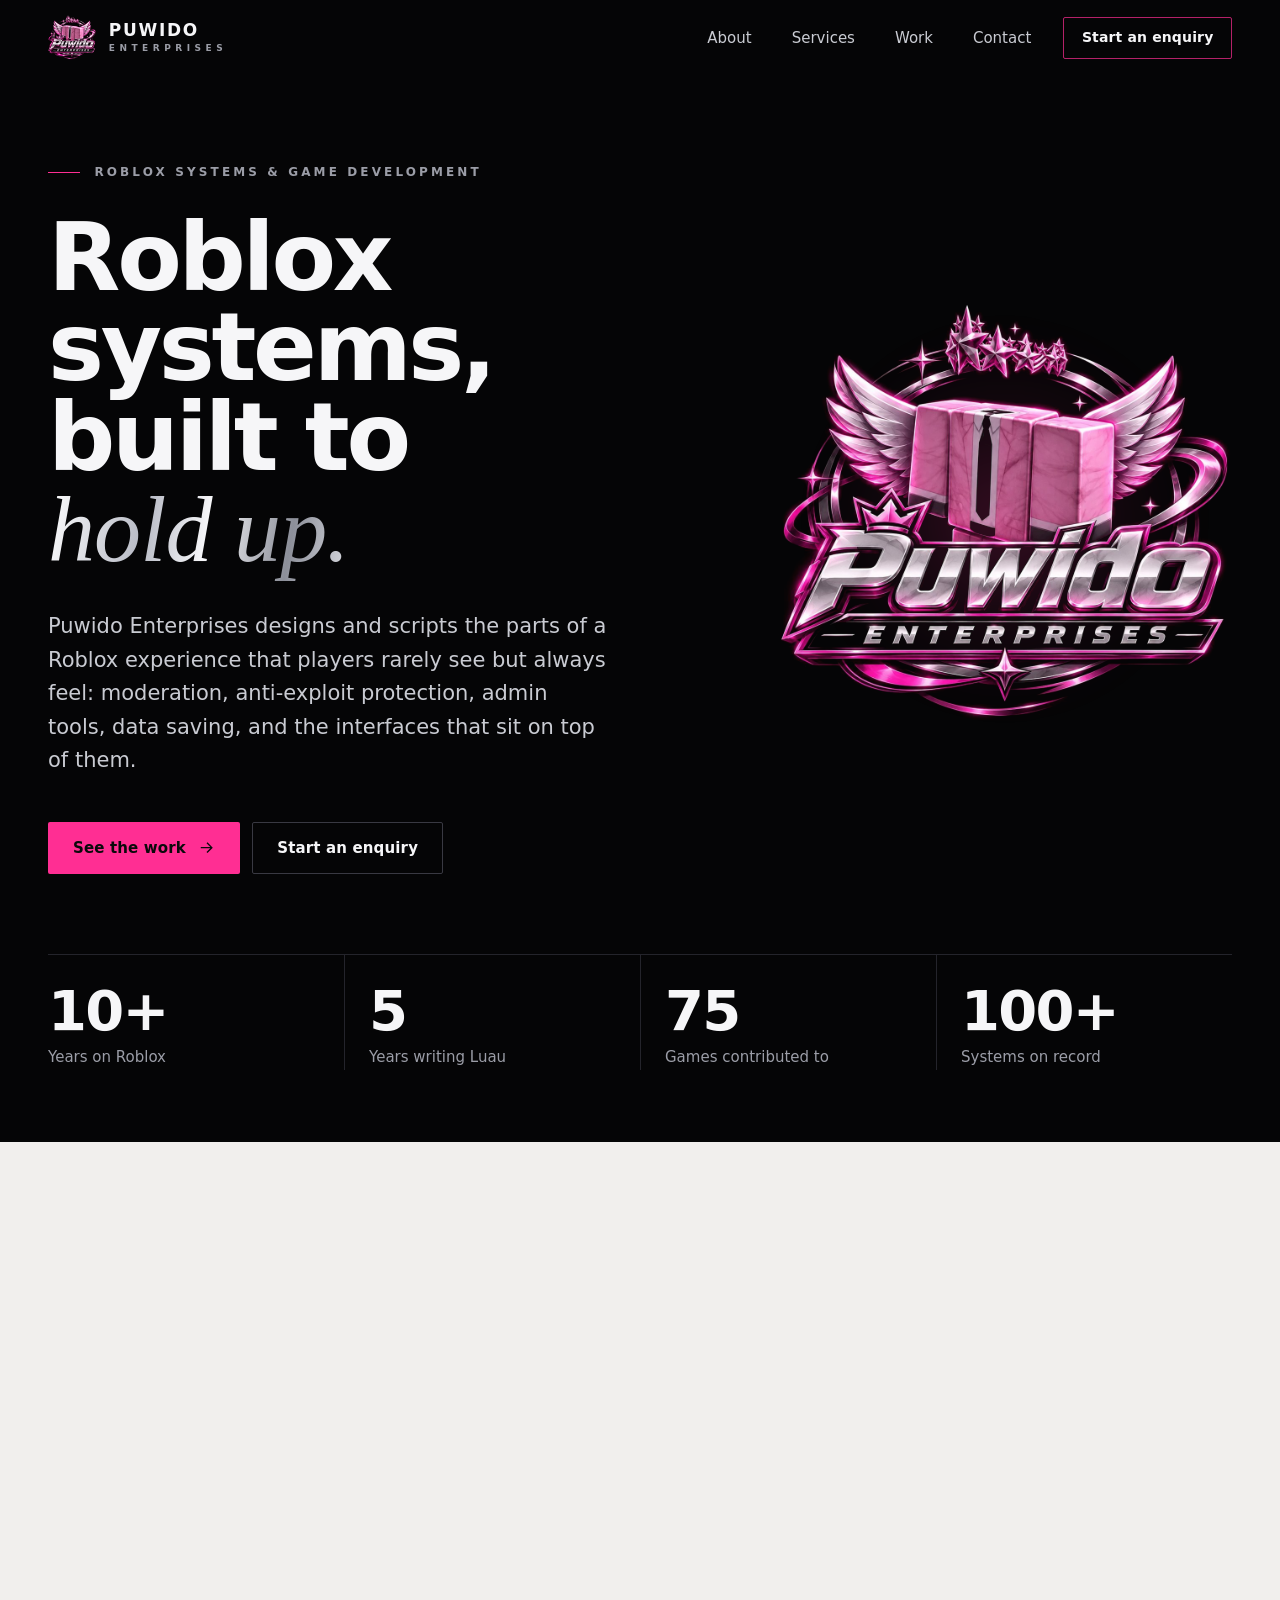
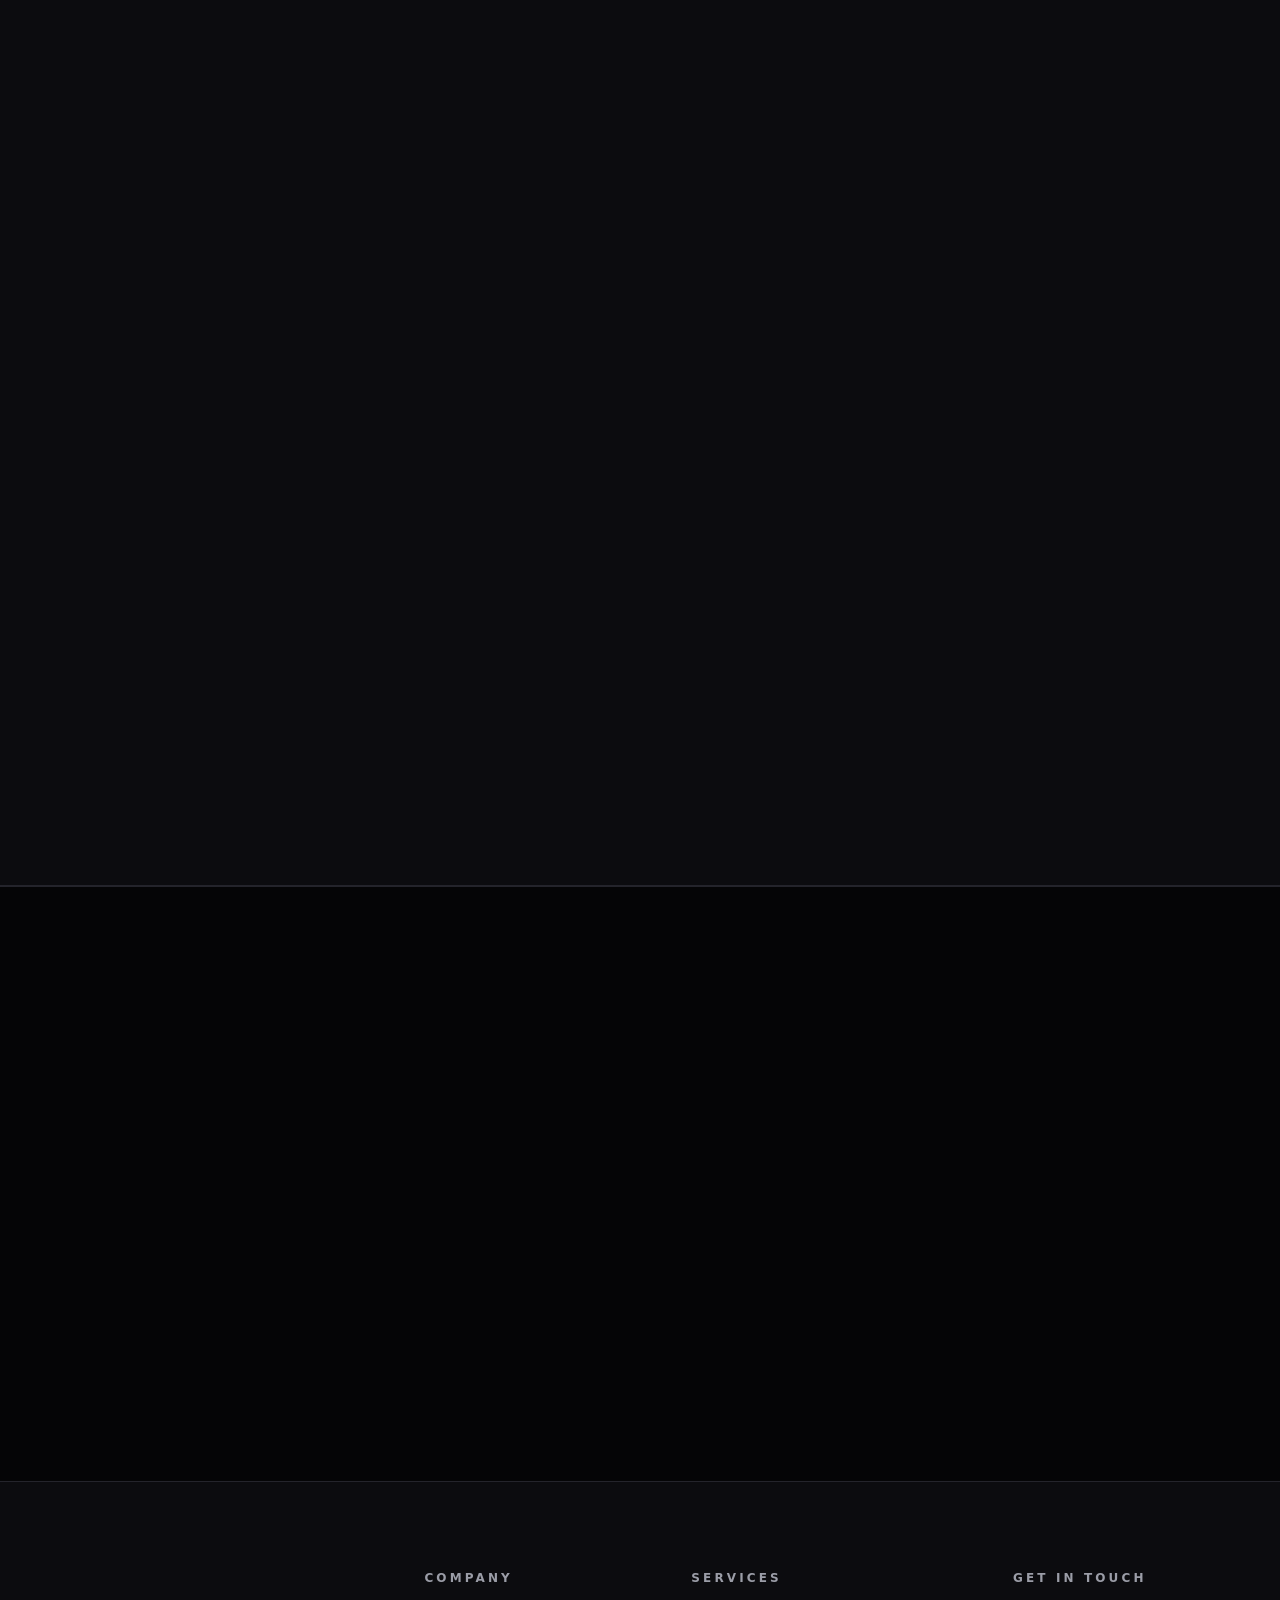
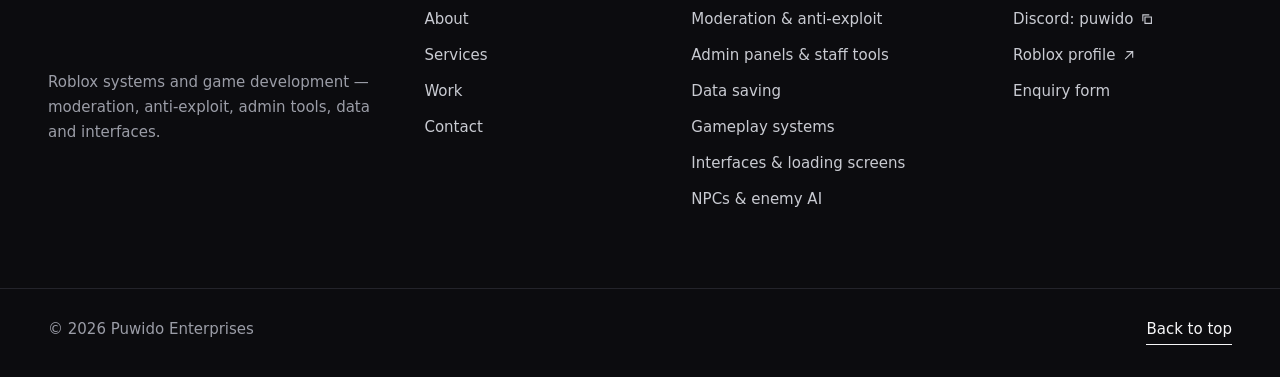
==== commit 652ccc44: "Update hero stats, label recent work, add hiring callout" ====
--- a/index.html
+++ b/index.html
@@ -1 +1 @@
-<!DOCTYPE html><html lang="en-GB"><head><meta charset="utf-8"><meta content="width=device-width,initial-scale=1" name="viewport"><meta content="default-src &#39;self&#39;; script-src &#39;self&#39;; style-src &#39;self&#39; https://fonts.googleapis.com; font-src https://fonts.gstatic.com; img-src &#39;self&#39; data:; media-src &#39;self&#39;; connect-src &#39;self&#39;; form-action &#39;self&#39;; base-uri &#39;self&#39;; object-src &#39;none&#39;" http-equiv="Content-Security-Policy"><meta content="strict-origin-when-cross-origin" name="referrer"><title>Puwido Enterprises — Roblox systems &amp; game development</title><meta content="Puwido Enterprises builds Roblox systems that hold up: moderation and anti-exploit protection, admin tools, data saving, gameplay systems and interfaces." name="description"><link href="https://puwidoenterprises.com/" rel="canonical"><meta content="#050506" name="theme-color"><meta content="dark" name="color-scheme"><meta content="website" property="og:type"><meta content="Puwido Enterprises" property="og:site_name"><meta content="Puwido Enterprises — Roblox systems &amp; game development" property="og:title"><meta content="Puwido Enterprises builds Roblox systems that hold up: moderation and anti-exploit protection, admin tools, data saving, gameplay systems and interfaces." property="og:description"><meta content="https://puwidoenterprises.com/assets/img/brand/og-image.jpg" property="og:image"><meta content="1200" property="og:image:width"><meta content="630" property="og:image:height"><meta content="The Puwido Enterprises emblem" property="og:image:alt"><meta content="https://puwidoenterprises.com/" property="og:url"><meta content="summary_large_image" name="twitter:card"><link href="assets/img/icons/icon-32.png" rel="icon" sizes="32x32" type="image/png"><link href="assets/img/icons/icon-180.png" rel="apple-touch-icon"><link href="https://fonts.googleapis.com" rel="preconnect"><link href="https://fonts.gstatic.com" rel="preconnect" crossorigin><link href="https://fonts.googleapis.com/css2?family=Archivo:wdth,wght@62..125,300..800&amp;family=Instrument+Serif:ital@0;1&amp;display=swap" rel="stylesheet"><link href="assets/css/site.css?v=9d3f0f8c9f" rel="stylesheet"><script type="application/ld+json">{"@context":"https://schema.org","@type":"Organization","name":"Puwido Enterprises","description":"Roblox systems & game development","logo":"https://puwidoenterprises.com/assets/img/brand/emblem-560.jpg","url":"https://puwidoenterprises.com/","sameAs":["https://www.roblox.com/users/171575142/profile"]}</script></head><body class="page-home" id="top"><a href="#main" class="skip-link">Skip to content</a><header class="site-header" data-header><div class="site-header__inner"><a href="index.html" class="brand" aria-label="Puwido Enterprises — home"><img alt="" height="48" src="assets/img/brand/emblem-96.png" width="48" class="brand__mark"> <span class="brand__word" aria-hidden="true"><span class="brand__name">Puwido</span> <span class="brand__sub">Enterprises</span></span></a><nav aria-label="Main" class="primary-nav"><ul class="primary-nav__list"><li><a href="about.html">About</a></li><li><a href="services.html">Services</a></li><li><a href="work.html">Work</a></li><li><a href="contact.html">Contact</a></li></ul></nav><a href="contact.html" class="btn btn--outline btn--sm site-header__cta">Start an enquiry</a> <button class="menu-toggle" type="button" aria-controls="mobile-menu" aria-expanded="false" data-menu-toggle><span class="menu-toggle__label" data-menu-label>Menu</span> <span class="menu-toggle__bars" aria-hidden="true"><span></span><span></span></span></button></div><div class="mobile-menu" data-menu hidden id="mobile-menu"><nav aria-label="Mobile"><ol class="mobile-menu__list"><li><a href="index.html" aria-current="page"><span>01</span>Home</a></li><li><a href="about.html"><span>02</span>About</a></li><li><a href="services.html"><span>03</span>Services</a></li><li><a href="work.html"><span>04</span>Work</a></li><li><a href="contact.html"><span>05</span>Contact</a></li></ol></nav><div class="mobile-menu__foot"><p class="label">Discord</p><button class="copy-chip" type="button" data-copy="puwido" data-copy-label="Discord username copied"><span>puwido</span><svg aria-hidden="true" class="icon" focusable="false" viewBox="0 0 20 20"><path d="M7 7h9v9H7zM4 13V4h9" fill="none" stroke="currentColor" stroke-width="1.6"/></svg></button></div></div></header><main id="main" tabindex="-1"><section aria-labelledby="hero-title" class="hero"><div class="wrap hero__grid"><div class="hero__copy"><p class="eyebrow">Roblox systems &amp; game development</p><h1 class="hero__title" id="hero-title">Roblox systems, built to <em>hold&nbsp;up.</em></h1><p class="hero__lede">Puwido Enterprises designs and scripts the parts of a Roblox experience that players rarely see but always feel: moderation, anti-exploit protection, admin tools, data saving, and the interfaces that sit on top of them.</p><div class="hero__actions"><a href="work.html" class="btn btn--primary">See the work <svg aria-hidden="true" class="icon" focusable="false" viewBox="0 0 20 20"><path d="M4 10h11M11 5l5 5-5 5" fill="none" stroke="currentColor" stroke-width="1.6" stroke-linecap="square"/></svg></a><a href="contact.html" class="btn btn--quiet">Start an enquiry</a></div></div><figure class="hero__emblem"><img alt="Puwido Enterprises emblem: a pink Roblox suit with silver wings beneath a crown of stars" height="560" src="assets/img/brand/emblem-560.jpg" width="560" fetchpriority="high" sizes="(min-width: 900px) 44vw, 86vw" srcset="assets/img/brand/emblem-560.jpg 560w, assets/img/brand/emblem-1080.jpg 1080w"></figure></div><div class="wrap hero__facts"><dl class="facts"><div class="facts__item"><dt>Years on Roblox</dt><dd>10+</dd></div><div class="facts__item"><dt>Years writing Luau</dt><dd>5</dd></div><div class="facts__item"><dt>Games contributed to</dt><dd>7</dd></div><div class="facts__item"><dt>Systems on record</dt><dd>6</dd></div></dl></div></section><section aria-labelledby="approach-title" class="approach"><div class="wrap approach__grid"><p class="eyebrow eyebrow--dark" data-reveal>Approach</p><h2 class="approach__statement" id="approach-title" data-reveal>Every request is checked on the server. Every setting lives in one config file. Every name says <em>exactly</em> what it does.</h2><div class="approach__notes" data-reveal><p>That is the standard the work is held to: code the next developer can pick up without guessing, and systems an exploiter can’t talk their way around.</p><p>Most of it runs on the server, out of sight. The result shows up as games that stay fair, progress that doesn’t vanish, and staff who can act without editing a line of code.</p><a href="about.html" class="text-link text-link--dark">More about Puwido Enterprises <svg aria-hidden="true" class="icon" focusable="false" viewBox="0 0 20 20"><path d="M4 10h11M11 5l5 5-5 5" fill="none" stroke="currentColor" stroke-width="1.6" stroke-linecap="square"/></svg></a></div></div></section><section aria-labelledby="services-title" class="section services-overview"><div class="wrap"><header class="section-head" data-reveal><p class="eyebrow">Services</p><h2 class="section-title" id="services-title">Six disciplines, <em>one standard.</em></h2><a href="services.html" class="text-link section-head__link">All services <svg aria-hidden="true" class="icon" focusable="false" viewBox="0 0 20 20"><path d="M4 10h11M11 5l5 5-5 5" fill="none" stroke="currentColor" stroke-width="1.6" stroke-linecap="square"/></svg></a></header><ol class="service-index"><li class="service-row" data-reveal><a href="services.html#moderation" class="service-row__link"><span class="service-row__num">01</span> <span class="service-row__title">Moderation &amp; anti-exploit</span> <span class="service-row__text">Server-side systems that detect abuse, enforce your rules and keep a record of every action taken.</span> <span class="service-row__arrow"><svg aria-hidden="true" class="icon" focusable="false" viewBox="0 0 20 20"><path d="M4 10h11M11 5l5 5-5 5" fill="none" stroke="currentColor" stroke-width="1.6" stroke-linecap="square"/></svg></span></a></li><li class="service-row" data-reveal><a href="services.html#admin" class="service-row__link"><span class="service-row__num">02</span> <span class="service-row__title">Admin panels &amp; staff tools</span> <span class="service-row__text">Panels only your admins receive, with every action verified on the server.</span> <span class="service-row__arrow"><svg aria-hidden="true" class="icon" focusable="false" viewBox="0 0 20 20"><path d="M4 10h11M11 5l5 5-5 5" fill="none" stroke="currentColor" stroke-width="1.6" stroke-linecap="square"/></svg></span></a></li><li class="service-row" data-reveal><a href="services.html#data" class="service-row__link"><span class="service-row__num">03</span> <span class="service-row__title">Data saving</span> <span class="service-row__text">DataStores built so player progress doesn’t go missing.</span> <span class="service-row__arrow"><svg aria-hidden="true" class="icon" focusable="false" viewBox="0 0 20 20"><path d="M4 10h11M11 5l5 5-5 5" fill="none" stroke="currentColor" stroke-width="1.6" stroke-linecap="square"/></svg></span></a></li><li class="service-row" data-reveal><a href="services.html#gameplay" class="service-row__link"><span class="service-row__num">04</span> <span class="service-row__title">Gameplay systems</span> <span class="service-row__text">Combat, rounds, inventories, shops and quests, written as modules you can reuse.</span> <span class="service-row__arrow"><svg aria-hidden="true" class="icon" focusable="false" viewBox="0 0 20 20"><path d="M4 10h11M11 5l5 5-5 5" fill="none" stroke="currentColor" stroke-width="1.6" stroke-linecap="square"/></svg></span></a></li><li class="service-row" data-reveal><a href="services.html#interface" class="service-row__link"><span class="service-row__num">05</span> <span class="service-row__title">Interfaces &amp; loading screens</span> <span class="service-row__text">Menus, HUDs, shops and loading screens that work on PC, mobile and console.</span> <span class="service-row__arrow"><svg aria-hidden="true" class="icon" focusable="false" viewBox="0 0 20 20"><path d="M4 10h11M11 5l5 5-5 5" fill="none" stroke="currentColor" stroke-width="1.6" stroke-linecap="square"/></svg></span></a></li><li class="service-row" data-reveal><a href="services.html#npcs" class="service-row__link"><span class="service-row__num">06</span> <span class="service-row__title">NPCs &amp; enemy AI</span> <span class="service-row__text">Enemies that use pathfinding and state machines, up to full boss fights.</span> <span class="service-row__arrow"><svg aria-hidden="true" class="icon" focusable="false" viewBox="0 0 20 20"><path d="M4 10h11M11 5l5 5-5 5" fill="none" stroke="currentColor" stroke-width="1.6" stroke-linecap="square"/></svg></span></a></li></ol></div></section><section aria-labelledby="work-title" class="section selected-work"><div class="wrap"><header class="section-head" data-reveal><p class="eyebrow">Selected work</p><h2 class="section-title" id="work-title">Games the work <em>runs in.</em></h2><a href="work.html" class="text-link section-head__link">View all work <svg aria-hidden="true" class="icon" focusable="false" viewBox="0 0 20 20"><path d="M4 10h11M11 5l5 5-5 5" fill="none" stroke="currentColor" stroke-width="1.6" stroke-linecap="square"/></svg></a></header><ul class="feature-grid"><li class="feature-grid__item feature-grid__item--lead" data-reveal><a href="work.html#wreck-it" class="work-tile"><span class="work-tile__media"><img alt="" height="432" src="assets/img/work/wreck-it.jpg" width="767" loading="lazy" decoding="async"></span><span class="work-tile__meta"><span class="work-tile__type">Simulator · Incremental</span> <span class="work-tile__title">Wreck It! <svg aria-hidden="true" class="icon" focusable="false" viewBox="0 0 20 20"><path d="M4 10h11M11 5l5 5-5 5" fill="none" stroke="currentColor" stroke-width="1.6" stroke-linecap="square"/></svg></span></span></a></li><li class="feature-grid__item" data-reveal><a href="work.html#plastering-simulator" class="work-tile"><span class="work-tile__media"><img alt="" height="432" src="assets/img/work/plastering.jpg" width="648" loading="lazy" decoding="async"></span><span class="work-tile__meta"><span class="work-tile__type">Simulator · Job simulator</span> <span class="work-tile__title">Plastering Simulator <svg aria-hidden="true" class="icon" focusable="false" viewBox="0 0 20 20"><path d="M4 10h11M11 5l5 5-5 5" fill="none" stroke="currentColor" stroke-width="1.6" stroke-linecap="square"/></svg></span></span></a></li><li class="feature-grid__item" data-reveal><a href="work.html#balloon-simulator" class="work-tile"><span class="work-tile__media"><img alt="" height="432" src="assets/img/work/balloon.jpg" width="648" loading="lazy" decoding="async"></span><span class="work-tile__meta"><span class="work-tile__type">Simulator · Incremental</span> <span class="work-tile__title">+1 Balloon Simulator <svg aria-hidden="true" class="icon" focusable="false" viewBox="0 0 20 20"><path d="M4 10h11M11 5l5 5-5 5" fill="none" stroke="currentColor" stroke-width="1.6" stroke-linecap="square"/></svg></span></span></a></li><li class="feature-grid__item" data-reveal><a href="work.html#steal-a-robloxian" class="work-tile"><span class="work-tile__media"><img alt="" height="432" src="assets/img/work/steal-a-robloxian.jpg" width="739" loading="lazy" decoding="async"></span><span class="work-tile__meta"><span class="work-tile__type">Simulator · Tycoon</span> <span class="work-tile__title">Steal a Robloxian <svg aria-hidden="true" class="icon" focusable="false" viewBox="0 0 20 20"><path d="M4 10h11M11 5l5 5-5 5" fill="none" stroke="currentColor" stroke-width="1.6" stroke-linecap="square"/></svg></span></span></a></li></ul></div></section><section aria-labelledby="spotlight-title" class="section spotlight"><div class="wrap spotlight__grid"><div class="spotlight__media" data-reveal><div class="frame"><video controls playsinline preload="metadata" src="assets/video/custom-loading-screen.mp4#t=1"><a href="assets/video/custom-loading-screen.mp4">Download the Custom Loading Screen recording</a></video></div><p class="caption">Custom Loading Screen — recorded in Roblox.</p></div><div class="spotlight__copy" data-reveal><p class="eyebrow">Systems on record</p><h2 class="section-title" id="spotlight-title">Recorded in Roblox, <em>not mocked up.</em></h2><p>Each system is captured running in a live experience, with a written breakdown of what it does and how it’s secured.</p><ol class="system-links"><li><a href="work.html#warden"><span class="system-links__num">01</span><span class="system-links__title">Warden — Anti-Cheat</span><span class="system-links__cat">Anti-cheat</span></a></li><li><a href="work.html#anti-injection"><span class="system-links__num">02</span><span class="system-links__title">Anti-Injection System</span><span class="system-links__cat">Security</span></a></li><li><a href="work.html#anti-ageplayer"><span class="system-links__num">03</span><span class="system-links__title">Anti-Ageplayer System</span><span class="system-links__cat">Moderation</span></a></li><li><a href="work.html#anti-nsfw"><span class="system-links__num">04</span><span class="system-links__title">Anti-NSFW System</span><span class="system-links__cat">Moderation</span></a></li><li><a href="work.html#avatar-loading-screen"><span class="system-links__num">05</span><span class="system-links__title">Avatar Loading Screen</span><span class="system-links__cat">Interface</span></a></li><li><a href="work.html#custom-loading-screen"><span class="system-links__num">06</span><span class="system-links__title">Custom Loading Screen</span><span class="system-links__cat">Interface</span></a></li></ol></div></div></section><section aria-labelledby="cta-title" class="cta"><div class="wrap cta__grid"><h2 class="cta__title" id="cta-title" data-reveal>Have a project that needs to <em>hold up?</em></h2><div class="cta__side" data-reveal><p>Share the game, what it needs built and when you need it. Enquiries are answered on Discord.</p><div class="cta__actions"><a href="contact.html" class="btn btn--primary">Start an enquiry <svg aria-hidden="true" class="icon" focusable="false" viewBox="0 0 20 20"><path d="M4 10h11M11 5l5 5-5 5" fill="none" stroke="currentColor" stroke-width="1.6" stroke-linecap="square"/></svg></a><button class="btn btn--quiet" type="button" data-copy="puwido" data-copy-label="Discord username copied">Copy Discord username <svg aria-hidden="true" class="icon" focusable="false" viewBox="0 0 20 20"><path d="M7 7h9v9H7zM4 13V4h9" fill="none" stroke="currentColor" stroke-width="1.6"/></svg></button></div></div></div></section></main><footer class="site-footer"><div class="wrap site-footer__grid"><div class="site-footer__brand"><img alt="Puwido Enterprises" height="80" src="assets/img/brand/emblem-160.png" width="80" loading="lazy"><p>Roblox systems and game development — moderation, anti-exploit, admin tools, data and interfaces.</p></div><nav aria-label="Company" class="site-footer__col"><h2 class="label">Company</h2><ul><li><a href="about.html">About</a></li><li><a href="services.html">Services</a></li><li><a href="work.html">Work</a></li><li><a href="contact.html">Contact</a></li></ul></nav><nav aria-label="Services" class="site-footer__col"><h2 class="label">Services</h2><ul><li><a href="services.html#moderation">Moderation &amp; anti-exploit</a></li><li><a href="services.html#admin">Admin panels &amp; staff tools</a></li><li><a href="services.html#data">Data saving</a></li><li><a href="services.html#gameplay">Gameplay systems</a></li><li><a href="services.html#interface">Interfaces &amp; loading screens</a></li><li><a href="services.html#npcs">NPCs &amp; enemy AI</a></li></ul></nav><div class="site-footer__col"><h2 class="label">Get in touch</h2><ul><li><button class="footer-copy" type="button" data-copy="puwido" data-copy-label="Discord username copied">Discord: puwido <svg aria-hidden="true" class="icon" focusable="false" viewBox="0 0 20 20"><path d="M7 7h9v9H7zM4 13V4h9" fill="none" stroke="currentColor" stroke-width="1.6"/></svg></button></li><li><a href="https://www.roblox.com/users/171575142/profile" rel="noopener noreferrer" target="_blank">Roblox profile <svg aria-hidden="true" class="icon" focusable="false" viewBox="0 0 20 20"><path d="M7 5h8v8M15 5 5 15" fill="none" stroke="currentColor" stroke-width="1.6" stroke-linecap="square"/></svg><span class="visually-hidden">(opens in a new tab)</span></a></li><li><a href="contact.html">Enquiry form</a></li></ul></div></div><div class="wrap site-footer__base"><p>&copy; 2026 Puwido Enterprises</p><a href="#top" class="text-link" data-to-top>Back to top</a></div></footer><div class="toast" aria-live="polite" data-toast role="status"></div><script defer src="assets/js/site.js?v=98359ecf7c"></script></body></html>+<!DOCTYPE html><html lang="en-GB"><head><meta charset="utf-8"><meta content="width=device-width,initial-scale=1" name="viewport"><meta content="default-src &#39;self&#39;; script-src &#39;self&#39;; style-src &#39;self&#39; https://fonts.googleapis.com; font-src https://fonts.gstatic.com; img-src &#39;self&#39; data:; media-src &#39;self&#39;; connect-src &#39;self&#39;; form-action &#39;self&#39;; base-uri &#39;self&#39;; object-src &#39;none&#39;" http-equiv="Content-Security-Policy"><meta content="strict-origin-when-cross-origin" name="referrer"><title>Puwido Enterprises — Roblox systems &amp; game development</title><meta content="Puwido Enterprises builds Roblox systems that hold up: moderation and anti-exploit protection, admin tools, data saving, gameplay systems and interfaces." name="description"><link href="https://puwidoenterprises.com/" rel="canonical"><meta content="#050506" name="theme-color"><meta content="dark" name="color-scheme"><meta content="website" property="og:type"><meta content="Puwido Enterprises" property="og:site_name"><meta content="Puwido Enterprises — Roblox systems &amp; game development" property="og:title"><meta content="Puwido Enterprises builds Roblox systems that hold up: moderation and anti-exploit protection, admin tools, data saving, gameplay systems and interfaces." property="og:description"><meta content="https://puwidoenterprises.com/assets/img/brand/og-image.jpg" property="og:image"><meta content="1200" property="og:image:width"><meta content="630" property="og:image:height"><meta content="The Puwido Enterprises emblem" property="og:image:alt"><meta content="https://puwidoenterprises.com/" property="og:url"><meta content="summary_large_image" name="twitter:card"><link href="assets/img/icons/icon-32.png" rel="icon" sizes="32x32" type="image/png"><link href="assets/img/icons/icon-180.png" rel="apple-touch-icon"><link href="https://fonts.googleapis.com" rel="preconnect"><link href="https://fonts.gstatic.com" rel="preconnect" crossorigin><link href="https://fonts.googleapis.com/css2?family=Archivo:wdth,wght@62..125,300..800&amp;family=Instrument+Serif:ital@0;1&amp;display=swap" rel="stylesheet"><link href="assets/css/site.css?v=dd7b6a416d" rel="stylesheet"><script type="application/ld+json">{"@context":"https://schema.org","@type":"Organization","name":"Puwido Enterprises","description":"Roblox systems & game development","logo":"https://puwidoenterprises.com/assets/img/brand/emblem-560.jpg","url":"https://puwidoenterprises.com/","sameAs":["https://www.roblox.com/users/171575142/profile"]}</script></head><body class="page-home" id="top"><a href="#main" class="skip-link">Skip to content</a><header class="site-header" data-header><div class="site-header__inner"><a href="index.html" class="brand" aria-label="Puwido Enterprises — home"><img alt="" height="48" src="assets/img/brand/emblem-96.png" width="48" class="brand__mark"> <span class="brand__word" aria-hidden="true"><span class="brand__name">Puwido</span> <span class="brand__sub">Enterprises</span></span></a><nav aria-label="Main" class="primary-nav"><ul class="primary-nav__list"><li><a href="about.html">About</a></li><li><a href="services.html">Services</a></li><li><a href="work.html">Work</a></li><li><a href="contact.html">Contact</a></li></ul></nav><a href="contact.html" class="btn btn--outline btn--sm site-header__cta">Start an enquiry</a> <button class="menu-toggle" type="button" aria-controls="mobile-menu" aria-expanded="false" data-menu-toggle><span class="menu-toggle__label" data-menu-label>Menu</span> <span class="menu-toggle__bars" aria-hidden="true"><span></span><span></span></span></button></div><div class="mobile-menu" data-menu hidden id="mobile-menu"><nav aria-label="Mobile"><ol class="mobile-menu__list"><li><a href="index.html" aria-current="page"><span>01</span>Home</a></li><li><a href="about.html"><span>02</span>About</a></li><li><a href="services.html"><span>03</span>Services</a></li><li><a href="work.html"><span>04</span>Work</a></li><li><a href="contact.html"><span>05</span>Contact</a></li></ol></nav><div class="mobile-menu__foot"><p class="label">Discord</p><button class="copy-chip" type="button" data-copy="puwido" data-copy-label="Discord username copied"><span>puwido</span><svg aria-hidden="true" class="icon" focusable="false" viewBox="0 0 20 20"><path d="M7 7h9v9H7zM4 13V4h9" fill="none" stroke="currentColor" stroke-width="1.6"/></svg></button></div></div></header><main id="main" tabindex="-1"><section aria-labelledby="hero-title" class="hero"><div class="wrap hero__grid"><div class="hero__copy"><p class="eyebrow">Roblox systems &amp; game development</p><h1 class="hero__title" id="hero-title">Roblox systems, built to <em>hold&nbsp;up.</em></h1><p class="hero__lede">Puwido Enterprises designs and scripts the parts of a Roblox experience that players rarely see but always feel: moderation, anti-exploit protection, admin tools, data saving, and the interfaces that sit on top of them.</p><div class="hero__actions"><a href="work.html" class="btn btn--primary">See the work <svg aria-hidden="true" class="icon" focusable="false" viewBox="0 0 20 20"><path d="M4 10h11M11 5l5 5-5 5" fill="none" stroke="currentColor" stroke-width="1.6" stroke-linecap="square"/></svg></a><a href="contact.html" class="btn btn--quiet">Start an enquiry</a></div></div><figure class="hero__emblem"><img alt="Puwido Enterprises emblem: a pink Roblox suit with silver wings beneath a crown of stars" height="560" src="assets/img/brand/emblem-560.jpg" width="560" fetchpriority="high" sizes="(min-width: 900px) 44vw, 86vw" srcset="assets/img/brand/emblem-560.jpg 560w, assets/img/brand/emblem-1080.jpg 1080w"></figure></div><div class="wrap hero__facts"><dl class="facts"><div class="facts__item"><dt>Years on Roblox</dt><dd>10+</dd></div><div class="facts__item"><dt>Years writing Luau</dt><dd>5</dd></div><div class="facts__item"><dt>Games contributed to</dt><dd>75</dd></div><div class="facts__item"><dt>Systems on record</dt><dd>100+</dd></div></dl></div></section><section aria-labelledby="approach-title" class="approach"><div class="wrap approach__grid"><p class="eyebrow eyebrow--dark" data-reveal>Approach</p><h2 class="approach__statement" id="approach-title" data-reveal>Every request is checked on the server. Every setting lives in one config file. Every name says <em>exactly</em> what it does.</h2><div class="approach__notes" data-reveal><p>That is the standard the work is held to: code the next developer can pick up without guessing, and systems an exploiter can’t talk their way around.</p><p>Most of it runs on the server, out of sight. The result shows up as games that stay fair, progress that doesn’t vanish, and staff who can act without editing a line of code.</p><a href="about.html" class="text-link text-link--dark">More about Puwido Enterprises <svg aria-hidden="true" class="icon" focusable="false" viewBox="0 0 20 20"><path d="M4 10h11M11 5l5 5-5 5" fill="none" stroke="currentColor" stroke-width="1.6" stroke-linecap="square"/></svg></a></div></div></section><section aria-labelledby="services-title" class="section services-overview"><div class="wrap"><header class="section-head" data-reveal><p class="eyebrow">Services</p><h2 class="section-title" id="services-title">Six disciplines, <em>one standard.</em></h2><a href="services.html" class="text-link section-head__link">All services <svg aria-hidden="true" class="icon" focusable="false" viewBox="0 0 20 20"><path d="M4 10h11M11 5l5 5-5 5" fill="none" stroke="currentColor" stroke-width="1.6" stroke-linecap="square"/></svg></a></header><ol class="service-index"><li class="service-row" data-reveal><a href="services.html#moderation" class="service-row__link"><span class="service-row__num">01</span> <span class="service-row__title">Moderation &amp; anti-exploit</span> <span class="service-row__text">Server-side systems that detect abuse, enforce your rules and keep a record of every action taken.</span> <span class="service-row__arrow"><svg aria-hidden="true" class="icon" focusable="false" viewBox="0 0 20 20"><path d="M4 10h11M11 5l5 5-5 5" fill="none" stroke="currentColor" stroke-width="1.6" stroke-linecap="square"/></svg></span></a></li><li class="service-row" data-reveal><a href="services.html#admin" class="service-row__link"><span class="service-row__num">02</span> <span class="service-row__title">Admin panels &amp; staff tools</span> <span class="service-row__text">Panels only your admins receive, with every action verified on the server.</span> <span class="service-row__arrow"><svg aria-hidden="true" class="icon" focusable="false" viewBox="0 0 20 20"><path d="M4 10h11M11 5l5 5-5 5" fill="none" stroke="currentColor" stroke-width="1.6" stroke-linecap="square"/></svg></span></a></li><li class="service-row" data-reveal><a href="services.html#data" class="service-row__link"><span class="service-row__num">03</span> <span class="service-row__title">Data saving</span> <span class="service-row__text">DataStores built so player progress doesn’t go missing.</span> <span class="service-row__arrow"><svg aria-hidden="true" class="icon" focusable="false" viewBox="0 0 20 20"><path d="M4 10h11M11 5l5 5-5 5" fill="none" stroke="currentColor" stroke-width="1.6" stroke-linecap="square"/></svg></span></a></li><li class="service-row" data-reveal><a href="services.html#gameplay" class="service-row__link"><span class="service-row__num">04</span> <span class="service-row__title">Gameplay systems</span> <span class="service-row__text">Combat, rounds, inventories, shops and quests, written as modules you can reuse.</span> <span class="service-row__arrow"><svg aria-hidden="true" class="icon" focusable="false" viewBox="0 0 20 20"><path d="M4 10h11M11 5l5 5-5 5" fill="none" stroke="currentColor" stroke-width="1.6" stroke-linecap="square"/></svg></span></a></li><li class="service-row" data-reveal><a href="services.html#interface" class="service-row__link"><span class="service-row__num">05</span> <span class="service-row__title">Interfaces &amp; loading screens</span> <span class="service-row__text">Menus, HUDs, shops and loading screens that work on PC, mobile and console.</span> <span class="service-row__arrow"><svg aria-hidden="true" class="icon" focusable="false" viewBox="0 0 20 20"><path d="M4 10h11M11 5l5 5-5 5" fill="none" stroke="currentColor" stroke-width="1.6" stroke-linecap="square"/></svg></span></a></li><li class="service-row" data-reveal><a href="services.html#npcs" class="service-row__link"><span class="service-row__num">06</span> <span class="service-row__title">NPCs &amp; enemy AI</span> <span class="service-row__text">Enemies that use pathfinding and state machines, up to full boss fights.</span> <span class="service-row__arrow"><svg aria-hidden="true" class="icon" focusable="false" viewBox="0 0 20 20"><path d="M4 10h11M11 5l5 5-5 5" fill="none" stroke="currentColor" stroke-width="1.6" stroke-linecap="square"/></svg></span></a></li></ol></div></section><section aria-labelledby="work-title" class="section selected-work"><div class="wrap"><header class="section-head" data-reveal><p class="eyebrow">Selected work</p><h2 class="section-title" id="work-title">Games the work <em>runs in.</em></h2><a href="work.html" class="text-link section-head__link">View all work <svg aria-hidden="true" class="icon" focusable="false" viewBox="0 0 20 20"><path d="M4 10h11M11 5l5 5-5 5" fill="none" stroke="currentColor" stroke-width="1.6" stroke-linecap="square"/></svg></a></header><ul class="feature-grid"><li class="feature-grid__item feature-grid__item--lead" data-reveal><a href="work.html#wreck-it" class="work-tile"><span class="work-tile__media"><img alt="" height="432" src="assets/img/work/wreck-it.jpg" width="767" loading="lazy" decoding="async"></span><span class="work-tile__meta"><span class="work-tile__type">Simulator · Incremental</span> <span class="work-tile__title">Wreck It! <svg aria-hidden="true" class="icon" focusable="false" viewBox="0 0 20 20"><path d="M4 10h11M11 5l5 5-5 5" fill="none" stroke="currentColor" stroke-width="1.6" stroke-linecap="square"/></svg></span></span></a></li><li class="feature-grid__item" data-reveal><a href="work.html#plastering-simulator" class="work-tile"><span class="work-tile__media"><img alt="" height="432" src="assets/img/work/plastering.jpg" width="648" loading="lazy" decoding="async"></span><span class="work-tile__meta"><span class="work-tile__type">Simulator · Job simulator</span> <span class="work-tile__title">Plastering Simulator <svg aria-hidden="true" class="icon" focusable="false" viewBox="0 0 20 20"><path d="M4 10h11M11 5l5 5-5 5" fill="none" stroke="currentColor" stroke-width="1.6" stroke-linecap="square"/></svg></span></span></a></li><li class="feature-grid__item" data-reveal><a href="work.html#balloon-simulator" class="work-tile"><span class="work-tile__media"><img alt="" height="432" src="assets/img/work/balloon.jpg" width="648" loading="lazy" decoding="async"></span><span class="work-tile__meta"><span class="work-tile__type">Simulator · Incremental</span> <span class="work-tile__title">+1 Balloon Simulator <svg aria-hidden="true" class="icon" focusable="false" viewBox="0 0 20 20"><path d="M4 10h11M11 5l5 5-5 5" fill="none" stroke="currentColor" stroke-width="1.6" stroke-linecap="square"/></svg></span></span></a></li><li class="feature-grid__item" data-reveal><a href="work.html#steal-a-robloxian" class="work-tile"><span class="work-tile__media"><img alt="" height="432" src="assets/img/work/steal-a-robloxian.jpg" width="739" loading="lazy" decoding="async"></span><span class="work-tile__meta"><span class="work-tile__type">Simulator · Tycoon</span> <span class="work-tile__title">Steal a Robloxian <svg aria-hidden="true" class="icon" focusable="false" viewBox="0 0 20 20"><path d="M4 10h11M11 5l5 5-5 5" fill="none" stroke="currentColor" stroke-width="1.6" stroke-linecap="square"/></svg></span></span></a></li></ul></div></section><section aria-labelledby="spotlight-title" class="section spotlight"><div class="wrap spotlight__grid"><div class="spotlight__media" data-reveal><div class="frame"><video controls playsinline preload="metadata" src="assets/video/custom-loading-screen.mp4#t=1"><a href="assets/video/custom-loading-screen.mp4">Download the Custom Loading Screen recording</a></video></div><p class="caption">Custom Loading Screen — recorded in Roblox.</p></div><div class="spotlight__copy" data-reveal><p class="eyebrow">Systems on record</p><h2 class="section-title" id="spotlight-title">Recorded in Roblox, <em>not mocked up.</em></h2><p>Each system is captured running in a live experience, with a written breakdown of what it does and how it’s secured.</p><ol class="system-links"><li><a href="work.html#warden"><span class="system-links__num">01</span><span class="system-links__title">Warden — Anti-Cheat</span><span class="system-links__cat">Anti-cheat</span></a></li><li><a href="work.html#anti-injection"><span class="system-links__num">02</span><span class="system-links__title">Anti-Injection System</span><span class="system-links__cat">Security</span></a></li><li><a href="work.html#anti-ageplayer"><span class="system-links__num">03</span><span class="system-links__title">Anti-Ageplayer System</span><span class="system-links__cat">Moderation</span></a></li><li><a href="work.html#anti-nsfw"><span class="system-links__num">04</span><span class="system-links__title">Anti-NSFW System</span><span class="system-links__cat">Moderation</span></a></li><li><a href="work.html#avatar-loading-screen"><span class="system-links__num">05</span><span class="system-links__title">Avatar Loading Screen</span><span class="system-links__cat">Interface</span></a></li><li><a href="work.html#custom-loading-screen"><span class="system-links__num">06</span><span class="system-links__title">Custom Loading Screen</span><span class="system-links__cat">Interface</span></a></li></ol></div></div></section><section aria-labelledby="cta-title" class="cta"><div class="wrap cta__grid"><h2 class="cta__title" id="cta-title" data-reveal>Have a project that needs to <em>hold up?</em></h2><div class="cta__side" data-reveal><p>Share the game, what it needs built and when you need it. Enquiries are answered on Discord.</p><div class="cta__actions"><a href="contact.html" class="btn btn--primary">Start an enquiry <svg aria-hidden="true" class="icon" focusable="false" viewBox="0 0 20 20"><path d="M4 10h11M11 5l5 5-5 5" fill="none" stroke="currentColor" stroke-width="1.6" stroke-linecap="square"/></svg></a><button class="btn btn--quiet" type="button" data-copy="puwido" data-copy-label="Discord username copied">Copy Discord username <svg aria-hidden="true" class="icon" focusable="false" viewBox="0 0 20 20"><path d="M7 7h9v9H7zM4 13V4h9" fill="none" stroke="currentColor" stroke-width="1.6"/></svg></button></div></div></div></section></main><footer class="site-footer"><div class="wrap site-footer__grid"><div class="site-footer__brand"><img alt="Puwido Enterprises" height="80" src="assets/img/brand/emblem-160.png" width="80" loading="lazy"><p>Roblox systems and game development — moderation, anti-exploit, admin tools, data and interfaces.</p></div><nav aria-label="Company" class="site-footer__col"><h2 class="label">Company</h2><ul><li><a href="about.html">About</a></li><li><a href="services.html">Services</a></li><li><a href="work.html">Work</a></li><li><a href="contact.html">Contact</a></li></ul></nav><nav aria-label="Services" class="site-footer__col"><h2 class="label">Services</h2><ul><li><a href="services.html#moderation">Moderation &amp; anti-exploit</a></li><li><a href="services.html#admin">Admin panels &amp; staff tools</a></li><li><a href="services.html#data">Data saving</a></li><li><a href="services.html#gameplay">Gameplay systems</a></li><li><a href="services.html#interface">Interfaces &amp; loading screens</a></li><li><a href="services.html#npcs">NPCs &amp; enemy AI</a></li></ul></nav><div class="site-footer__col"><h2 class="label">Get in touch</h2><ul><li><button class="footer-copy" type="button" data-copy="puwido" data-copy-label="Discord username copied">Discord: puwido <svg aria-hidden="true" class="icon" focusable="false" viewBox="0 0 20 20"><path d="M7 7h9v9H7zM4 13V4h9" fill="none" stroke="currentColor" stroke-width="1.6"/></svg></button></li><li><a href="https://www.roblox.com/users/171575142/profile" rel="noopener noreferrer" target="_blank">Roblox profile <svg aria-hidden="true" class="icon" focusable="false" viewBox="0 0 20 20"><path d="M7 5h8v8M15 5 5 15" fill="none" stroke="currentColor" stroke-width="1.6" stroke-linecap="square"/></svg><span class="visually-hidden">(opens in a new tab)</span></a></li><li><a href="contact.html">Enquiry form</a></li></ul></div></div><div class="wrap site-footer__base"><p>&copy; 2026 Puwido Enterprises</p><a href="#top" class="text-link" data-to-top>Back to top</a></div></footer><div class="toast" aria-live="polite" data-toast role="status"></div><script defer src="assets/js/site.js?v=7711b79ac4"></script></body></html>
--- a/assets/css/site.css
+++ b/assets/css/site.css
@@ -1 +1 @@
-@keyframes lightbox-in{0%{opacity:0;transform:translateY(12px)}}:root{--black:#050506;--ink:#0c0c0f;--ink-2:#141419;--line:#24242b;--line-2:#393942;--silver:#c9cbd2;--muted:#9b9da7;--white:#f6f6f8;--pink:#ff2e93;--pink-hi:#ff6cb5;--pink-ink:#c00f6b;--paper:#f1efed;--paper-ink:#111113;--paper-muted:#56565d;--danger:#ff8f8f;--chrome:linear-gradient(100deg, #ffffff 0%, #b8bbc5 32%, #f7f7f9 52%, #8c8f99 78%, #e2e3e8 100%);--f-sans:'Archivo', ui-sans-serif, system-ui, -apple-system, 'Segoe UI', Roboto, sans-serif;--f-serif:'Instrument Serif', 'Iowan Old Style', Georgia, serif;--fs-display:clamp(2.75rem, 1.4rem + 5.6vw, 6.4rem);--fs-h1:clamp(2.5rem, 1.5rem + 4.4vw, 5.25rem);--fs-h2:clamp(2rem, 1.35rem + 2.6vw, 3.5rem);--fs-h3:clamp(1.3rem, 1.1rem + 0.8vw, 1.75rem);--fs-lead:clamp(1.125rem, 1.05rem + 0.35vw, 1.3125rem);--fs-body:1.0625rem;--fs-small:0.9375rem;--fs-label:0.75rem;--wrap:1320px;--gutter:clamp(1rem, 4vw, 3rem);--section:clamp(5rem, 3rem + 7vw, 9.5rem);--header-h:76px;--ease:cubic-bezier(0.2, 0.7, 0.2, 1);--radius:2px}@media (max-width:640px){:root{--header-h:66px}}*,::after,::before{box-sizing:border-box}html{-webkit-text-size-adjust:100%;text-size-adjust:100%;color-scheme:dark;scroll-padding-top:calc(var(--header-h) + 1.5rem)}@media (prefers-reduced-motion:no-preference){html{scroll-behavior:smooth}}body,p{margin:0}body{min-height:100vh;background:var(--black);color:var(--silver);font-family:var(--f-sans);font-size:var(--fs-body);line-height:1.65;font-stretch:100%;-webkit-font-smoothing:antialiased;-moz-osx-font-smoothing:grayscale;text-rendering:optimizeLegibility;overflow-x:clip}body.menu-open{overflow:hidden}h1,h2,h3,h4{margin:0;color:var(--white);font-weight:620;font-stretch:108%;line-height:1.02;letter-spacing:-.028em;text-wrap:balance}h1 em,h2 em,h3 em{font-family:var(--f-serif);font-style:italic;font-weight:400;font-stretch:normal;letter-spacing:-.01em;padding-right:.06em;background:var(--chrome);-webkit-background-clip:text;background-clip:text;color:transparent}p{text-wrap:pretty}ol,ul{margin:0;padding:0;list-style:none}img,video{display:block;max-width:100%;height:auto}a{color:inherit;text-decoration:none}button,input,select,textarea{font:inherit;color:inherit}button{cursor:pointer}::selection{background:var(--pink);color:#000}:focus-visible{outline:2px solid var(--pink);outline-offset:3px}main:focus{outline:0}.visually-hidden{position:absolute!important;width:1px;height:1px;padding:0;margin:-1px;overflow:hidden;clip:rect(0 0 0 0);white-space:nowrap;border:0}.skip-link{position:fixed;top:.75rem;left:.75rem;z-index:100;padding:.75rem 1rem;background:var(--white);color:#000;font-weight:600;transform:translateY(-200%);transition:transform .2s var(--ease)}.skip-link:focus{transform:none}.icon{width:1.15em;height:1.15em;flex:none}.wrap{width:100%;max-width:var(--wrap);margin-inline:auto;padding-inline:var(--gutter)}.section{padding-block:var(--section)}.section--tight{padding-block:clamp(3rem,6vw,5rem) var(--section)}.eyebrow,.label{font-size:var(--fs-label);font-weight:600;font-stretch:125%;letter-spacing:.26em;line-height:1.4;text-transform:uppercase;color:var(--muted)}.eyebrow{display:flex;align-items:center;gap:.9rem}.eyebrow::before{content:"";width:2rem;height:1px;background:var(--pink)}.eyebrow--dark{color:var(--paper-muted)}.eyebrow--dark::before{background:var(--pink-ink)}.section-title{font-size:var(--fs-h2)}.section-head{display:grid;grid-template-columns:minmax(0,1fr) auto;align-items:end;gap:1.25rem 3rem;margin-bottom:clamp(2.5rem,5vw,4.5rem)}.section-head .eyebrow{grid-column:1/-1}.section-head__link{justify-self:end}.section-head__note{max-width:22rem;color:var(--muted);font-size:var(--fs-small)}.section-head--stacked{grid-template-columns:1fr}@media (max-width:760px){.section-head{grid-template-columns:1fr}.section-head__link{justify-self:start}}.page-head{padding-top:calc(var(--header-h) + clamp(4rem,10vw,8.5rem));padding-bottom:clamp(3.5rem,7vw,6.5rem);border-bottom:1px solid var(--line)}.page-head--compact{padding-bottom:clamp(2.5rem,5vw,4rem)}.page-head__grid{display:grid;grid-template-columns:minmax(0,1fr) minmax(0,27rem);gap:1.75rem 4rem}.page-head__grid>.eyebrow,.page-title{grid-column:1/-1}.page-title{max-width:15ch;font-size:var(--fs-h1)}.page-head__lede{grid-column:2;margin-top:1rem;font-size:var(--fs-lead);line-height:1.55}.jump-links{grid-column:2;display:flex;gap:2rem}@media (max-width:860px){.page-head__grid{grid-template-columns:1fr}.jump-links,.page-head__lede{grid-column:1;margin-top:0}}.ticks li{position:relative;padding:.85rem 0 .85rem 1.75rem;border-top:1px solid var(--line);line-height:1.5}.primary-nav__list a::after,.ticks li::before{content:"";position:absolute;left:0;height:1px;background:var(--pink)}.ticks li::before{top:calc(.85rem + .72em);width:.75rem}.prose p+p{margin-top:1.25rem}.js [data-reveal]{opacity:0;transform:translateY(18px);transition:opacity .9s var(--ease),transform .9s var(--ease)}.js [data-reveal].is-revealed{opacity:1;transform:none}@media (prefers-reduced-motion:reduce){.js [data-reveal]{opacity:1;transform:none;transition:none}*,::after,::before{transition-duration:.01ms!important;animation-duration:.01ms!important}}.btn{display:inline-flex;align-items:center;justify-content:center;gap:.75rem;min-height:3.25rem;padding:0 1.5rem;border:1px solid transparent;border-radius:var(--radius);background:0 0;font-size:.9375rem;font-weight:600;letter-spacing:.01em;line-height:1.2;white-space:nowrap;transition:background-color .25s var(--ease),border-color .25s var(--ease),color .25s var(--ease)}.btn .icon,.menu-toggle__bars span{transition:transform .3s var(--ease)}.btn:hover .icon,.text-link:hover .icon{transform:translateX(3px)}.btn--primary{background:var(--pink);color:#0a0a0b}.btn--primary:hover{background:var(--pink-hi)}.btn--outline{border-color:rgba(255,46,147,.7);color:var(--white)}.btn--outline:hover,.btn--outline[aria-current]{background:var(--pink);border-color:var(--pink);color:#0a0a0b}.btn--ghost,.btn--quiet{border-color:var(--line-2);color:var(--white)}.btn--ghost:hover,.btn--quiet:hover{border-color:var(--silver)}.btn--sm{min-height:2.625rem;padding:0 1.1rem;font-size:.875rem}.primary-nav__list a,.text-link{font-weight:500;transition:color .2s var(--ease)}.text-link{display:inline-flex;align-items:center;gap:.45rem;padding:.2rem 0;border:0;background:linear-gradient(currentColor,currentColor) left bottom/100% 1px no-repeat;color:var(--white);font-size:inherit}.text-link:hover{color:var(--pink-hi)}.text-link .icon{width:1em;height:1em;transition:transform .3s var(--ease)}.text-link--dark{color:var(--paper-ink)}.text-link--dark:hover{color:var(--pink-ink)}.copy-chip,.icon-btn{border:1px solid var(--line-2);border-radius:var(--radius);color:var(--white);transition:border-color .2s var(--ease)}.icon-btn{display:inline-grid;place-items:center;width:2.75rem;height:2.75rem;background:0 0}.copy-chip:hover,.icon-btn:hover{border-color:var(--pink)}.copy-chip{display:inline-flex;align-items:center;gap:.75rem;padding:.65rem .95rem;background:var(--ink);font-weight:600;letter-spacing:.02em}.copy-chip .icon,.tags li{color:var(--muted)}.copy-chip--large{font-size:1.25rem;padding:.85rem 1.15rem}.tags{display:flex;flex-wrap:wrap;gap:.5rem}.tags li{padding:.3rem .65rem;border:1px solid var(--line-2);font-size:.6875rem;font-weight:600;font-stretch:115%;letter-spacing:.14em;text-transform:uppercase}.site-header{position:fixed;inset:0 0 auto;z-index:50;height:var(--header-h);border-bottom:1px solid transparent;transition:background-color .35s var(--ease),border-color .35s var(--ease)}.menu-open .site-header,.site-header.is-scrolled{background:rgba(5,5,6,.86);border-color:var(--line);-webkit-backdrop-filter:blur(14px) saturate(140%);backdrop-filter:blur(14px) saturate(140%)}.menu-open .site-header{background:var(--black);-webkit-backdrop-filter:none;backdrop-filter:none}.site-header__inner{display:flex;align-items:center;gap:2rem;height:100%;max-width:var(--wrap);margin-inline:auto;padding-inline:var(--gutter)}.brand{display:inline-flex;align-items:center;gap:.8rem;margin-right:auto}.brand__mark{width:48px;height:48px}.brand__word{display:flex;flex-direction:column;line-height:1}.brand__name,.brand__sub{color:var(--white);font-size:1.0625rem;font-weight:800;font-stretch:125%;letter-spacing:.1em;text-transform:uppercase}.brand__sub{margin-top:.35rem;color:var(--muted);font-size:.5625rem;font-weight:600;letter-spacing:.5em}.primary-nav__list{display:flex;gap:2.5rem}.primary-nav__list a{position:relative;padding:.5rem 0;color:var(--silver);font-size:.9375rem}.primary-nav__list a::after{right:0;bottom:.1rem;transform:scaleX(0);transform-origin:left;transition:transform .35s var(--ease)}.menu-toggle,.primary-nav__list a:hover,.primary-nav__list a[aria-current]{color:var(--white)}.primary-nav__list a:hover::after,.primary-nav__list a[aria-current]::after,.service-row__link:hover::before{transform:scaleX(1)}.menu-toggle{display:none;align-items:center;gap:.75rem;min-height:2.75rem;padding:0 .25rem 0 .75rem;border:0;background:0 0;font-size:.8125rem;font-weight:600;font-stretch:125%;letter-spacing:.18em;text-transform:uppercase}.menu-toggle__bars{display:grid;gap:6px;width:22px}.menu-toggle__bars span{display:block;height:1.5px;background:currentColor}.menu-toggle[aria-expanded=true] .menu-toggle__bars span:first-child{transform:translateY(3.75px) rotate(45deg)}.menu-toggle[aria-expanded=true] .menu-toggle__bars span:last-child{transform:translateY(-3.75px) rotate(-45deg)}.mobile-menu{position:fixed;inset:var(--header-h)0 0;display:flex;flex-direction:column;justify-content:space-between;gap:2rem;padding:1.5rem var(--gutter) 2rem;overflow-y:auto;background:var(--black)}.mobile-menu[hidden]{display:none}.mobile-menu__list a{display:flex;align-items:baseline;gap:1rem;padding:.9rem 0;border-bottom:1px solid var(--line);color:var(--white);font-size:clamp(1.75rem,8vw,2.5rem);font-weight:600;font-stretch:110%;letter-spacing:-.02em;line-height:1.1}.mobile-menu__list a span{min-width:1.75rem;color:var(--muted);font-size:.75rem;font-weight:500;letter-spacing:.1em}.mobile-menu__list a[aria-current] span,.service-row__link:hover .service-row__arrow,.service-row__link:hover .service-row__num{color:var(--pink)}.mobile-menu__foot{display:grid;justify-items:start;gap:.75rem}@media (max-width:960px){.primary-nav,.site-header__cta{display:none}.menu-toggle{display:inline-flex}}@media (max-width:400px){.menu-toggle__label{display:none}}.site-footer{border-top:1px solid var(--line);background:var(--ink);padding-top:clamp(3.5rem,7vw,5.5rem);font-size:var(--fs-small)}.site-footer__grid{display:grid;grid-template-columns:1.5fr 1fr 1.25fr 1fr;gap:3rem}.site-footer__brand img{width:80px;height:80px}.site-footer__brand p{max-width:22rem;margin-top:1.25rem;color:var(--muted)}.site-footer__col .label{margin-bottom:1.25rem}.site-footer__col li+li{margin-top:.7rem}.footer-copy,.site-footer__col a{display:inline-flex;align-items:center;gap:.4rem;padding:0;border:0;background:0 0;color:var(--silver);text-align:left;transition:color .2s var(--ease)}.footer-copy:hover,.site-footer__col a:hover,.system-links a:hover .system-links__title{color:var(--pink-hi)}.footer-copy .icon,.site-footer__col .icon{width:.95em;height:.95em}.site-footer__base{display:flex;justify-content:space-between;align-items:center;gap:1rem;margin-top:clamp(3rem,6vw,5rem);padding-top:1.5rem;padding-bottom:2rem;border-top:1px solid var(--line);color:var(--muted)}@media (max-width:960px){.site-footer__grid{grid-template-columns:1fr 1fr}.site-footer__brand{grid-column:1/-1}}@media (max-width:520px){.site-footer__grid{grid-template-columns:1fr}}.toast{position:fixed;left:50%;bottom:1.5rem;z-index:90;padding:.8rem 1.15rem;background:var(--white);color:#0a0a0b;font-size:.875rem;font-weight:600;opacity:0;transform:translate(-50%,1rem);pointer-events:none;transition:opacity .3s var(--ease),transform .3s var(--ease)}.toast.is-visible{opacity:1;transform:translate(-50%,0)}.cta{padding-block:var(--section);border-top:1px solid var(--line)}.cta__grid{display:grid;grid-template-columns:minmax(0,1.35fr) minmax(0,1fr);align-items:end;gap:2.5rem 5rem}.cta__title{font-size:clamp(2.5rem,1.4rem + 4.6vw,5.5rem);line-height:.98}.cta__side p{max-width:26rem;color:var(--muted)}.cta__actions{display:flex;flex-wrap:wrap;gap:.75rem;margin-top:1.75rem}@media (max-width:860px){.cta__grid{grid-template-columns:1fr}}.hero{position:relative;padding-top:calc(var(--header-h) + clamp(2.5rem,7vw,5.5rem));padding-bottom:clamp(3rem,6vw,4.5rem);overflow:hidden}.hero__grid{display:grid;grid-template-columns:minmax(0,1.2fr) minmax(0,.8fr);align-items:center;gap:2rem 3rem}.hero__title{max-width:11.5ch;font-size:var(--fs-display);line-height:.96;letter-spacing:-.035em}.hero__lede{max-width:35rem;margin-top:clamp(1.5rem,3vw,2.25rem);font-size:var(--fs-lead);line-height:1.6}.hero__actions{display:flex;flex-wrap:wrap;gap:.75rem;margin-top:clamp(2rem,4vw,2.75rem)}.hero__copy .eyebrow{margin-bottom:clamp(1.5rem,3vw,2rem)}.hero__emblem{position:relative;margin:0}.hero__emblem::before{content:"";position:absolute;inset:8%;border-radius:50%;background:radial-gradient(closest-side,rgba(255,46,147,.2),rgba(255,46,147,.05) 60%,transparent);filter:blur(20px)}.hero__emblem img{position:relative;width:100%;max-width:560px;margin-inline:auto;mix-blend-mode:lighten}.hero__facts{margin-top:clamp(3rem,7vw,5rem)}.facts{display:grid;grid-template-columns:repeat(4,minmax(0,1fr));margin:0;border-top:1px solid var(--line)}.facts__item{display:flex;flex-direction:column-reverse;justify-content:flex-end;gap:.4rem;padding:1.75rem 1.5rem 0;border-left:1px solid var(--line)}.facts__item:first-child{padding-left:0;border-left:0}.facts dd{margin:0;color:var(--white);font-size:clamp(2.25rem,1.6rem + 2.4vw,3.5rem);font-weight:600;font-stretch:112%;letter-spacing:-.03em;line-height:1;font-variant-numeric:tabular-nums}.facts dt{color:var(--muted);font-size:var(--fs-small)}@media (max-width:900px){.hero__grid{grid-template-columns:1fr}.hero__emblem{order:-1;width:min(62vw,300px);margin-inline:auto}.facts{grid-template-columns:repeat(2,minmax(0,1fr))}.facts__item:nth-child(3){padding-left:0;border-left:0}.facts__item:nth-child(n+3){margin-top:1.75rem}}.approach{padding-block:var(--section);background:var(--paper);color:var(--paper-muted)}.approach__grid{display:grid;grid-template-columns:repeat(12,minmax(0,1fr));gap:2rem 1.5rem}.approach .eyebrow{grid-column:1/4;align-self:start;margin-top:.9rem}.approach__statement{grid-column:4/-1;color:var(--paper-ink);font-size:clamp(1.75rem,1.1rem + 2.5vw,3.25rem);font-weight:500;font-stretch:100%;line-height:1.1;letter-spacing:-.025em}.approach__statement em{background:0 0;color:var(--pink-ink)}.approach__notes{grid-column:4/-1;display:grid;grid-template-columns:repeat(2,minmax(0,1fr));gap:1.5rem 2.5rem;margin-top:clamp(1rem,3vw,2.5rem);padding-top:2rem;border-top:1px solid rgba(17,17,19,.16)}.approach__notes .text-link{grid-column:1/-1;justify-self:start}@media (max-width:860px){.approach .eyebrow,.approach__notes,.approach__statement{grid-column:1/-1}.approach .eyebrow{margin-top:0}.approach__notes{grid-template-columns:1fr}}.service-index{border-bottom:1px solid var(--line)}.service-row__link{position:relative;display:grid;grid-template-columns:4.5rem minmax(0,1.05fr) minmax(0,1fr) 2rem;align-items:baseline;gap:1rem 2rem;padding:2rem 0;border-top:1px solid var(--line)}.service-row__link::before{content:"";position:absolute;left:0;right:0;top:-1px;height:1px;background:var(--pink);transform:scaleX(0);transform-origin:left;transition:transform .6s var(--ease)}.service-row__num{color:var(--muted);font-size:.8125rem;letter-spacing:.12em;font-variant-numeric:tabular-nums;transition:color .3s var(--ease)}.service-row__title{color:var(--white);font-size:clamp(1.375rem,1.1rem + 1.1vw,2.125rem);font-weight:600;font-stretch:108%;letter-spacing:-.025em;line-height:1.1;transition:transform .45s var(--ease)}.service-row__text{color:var(--muted)}.service-row__arrow{align-self:center;justify-self:end;color:var(--muted);transition:color .3s var(--ease),transform .45s var(--ease)}.service-row__link:hover .service-row__title{transform:translateX(.5rem)}.service-row__link:hover .service-row__arrow{transform:translateX(4px)}@media (max-width:760px){.service-row__link{grid-template-columns:2.5rem minmax(0,1fr) 1.5rem;gap:.6rem 1rem;padding:1.6rem 0}.service-row__text{grid-column:2;grid-row:2;font-size:var(--fs-small)}.service-row__arrow{grid-column:3;grid-row:1}}.feature-grid{display:grid;grid-template-columns:repeat(12,minmax(0,1fr));gap:clamp(2.5rem,5vw,4rem) clamp(1rem,2.5vw,2rem)}.feature-grid__item:nth-child(1){grid-column:1/8}.feature-grid__item:nth-child(2){grid-column:8/-1;align-self:end}.feature-grid__item:nth-child(3){grid-column:1/6}.feature-grid__item:nth-child(4){grid-column:6/-1;margin-top:clamp(0rem,6vw,5rem)}.work-tile{display:block}.work-tile__media{display:block;aspect-ratio:16/10;overflow:hidden;background:var(--ink)}.work-tile__media img{width:100%;height:100%;object-fit:cover;transition:transform 1s var(--ease),filter .6s var(--ease);filter:saturate(.92)}.work-tile:hover .work-tile__media img{transform:scale(1.035);filter:saturate(1.05)}.work-tile__meta{display:grid;gap:.4rem;margin-top:1.1rem}.work-tile__type{color:var(--muted);font-size:var(--fs-label);font-weight:600;font-stretch:120%;letter-spacing:.2em;text-transform:uppercase}.work-tile__title{display:inline-flex;align-items:center;gap:.6rem;color:var(--white);font-size:clamp(1.25rem,1.1rem + .6vw,1.625rem);font-weight:600;font-stretch:106%;letter-spacing:-.02em}.work-tile__title .icon{color:var(--pink);opacity:0;transform:translateX(-6px);transition:opacity .3s var(--ease),transform .4s var(--ease)}.work-tile:focus-visible .work-tile__title .icon,.work-tile:hover .work-tile__title .icon{opacity:1;transform:none}@media (max-width:760px){.feature-grid__item:nth-child(n){grid-column:1/-1;margin-top:0}}.spotlight{background:var(--ink);border-block:1px solid var(--line)}.spotlight__grid{display:grid;grid-template-columns:minmax(0,1.3fr) minmax(0,1fr);align-items:center;gap:3rem clamp(2.5rem,6vw,6rem)}.frame,.story__card img{border:1px solid var(--line-2)}.frame{background:#000}.frame video,.viewer__video video{width:100%;aspect-ratio:16/9;object-fit:contain;background:#000}.caption{margin-top:.85rem;color:var(--muted);font-size:.8125rem}.spotlight__copy .section-title{margin-top:1.25rem}.spotlight__copy>p{margin-top:1.25rem;color:var(--muted)}.system-links{margin-top:2rem;border-top:1px solid var(--line-2)}.system-links a{display:grid;grid-template-columns:2.5rem minmax(0,1fr) auto;align-items:baseline;gap:1rem;padding:1rem 0;border-bottom:1px solid var(--line)}.system-links__num{color:var(--muted);font-size:.8125rem;letter-spacing:.1em}.system-links__title{color:var(--white);font-weight:500;transition:color .2s var(--ease)}.system-links__cat{color:var(--muted);font-size:.6875rem;font-weight:600;font-stretch:120%;letter-spacing:.18em;text-transform:uppercase}@media (max-width:960px){.spotlight__grid{grid-template-columns:1fr}.spotlight__media{order:2}}.story__grid{display:grid;grid-template-columns:minmax(0,4fr) minmax(0,8fr);align-items:start;gap:3rem clamp(3rem,7vw,7rem)}.story__card{position:sticky;top:calc(var(--header-h) + 2rem);display:grid;justify-items:start;gap:1.25rem;padding:1.5rem;border:1px solid var(--line);background:var(--ink)}.story__card img{width:96px;height:96px;background:var(--ink-2)}.story__name{color:var(--white);font-size:1.375rem;font-weight:600;font-stretch:108%;letter-spacing:-.02em}.story__role{color:var(--muted);font-size:var(--fs-small)}.story__body .label{margin-bottom:1.5rem}.prose{max-width:44rem;line-height:1.75}.prose__lead{color:var(--white);font-size:clamp(1.375rem,1.15rem + .9vw,1.875rem);line-height:1.35;letter-spacing:-.015em}.prose .prose__lead+p{margin-top:2rem}@media (max-width:860px){.story__grid{grid-template-columns:1fr}.story__card{position:static;grid-template-columns:auto 1fr;align-items:center}.story__card img{width:72px;height:72px}.story__card .text-link{grid-column:1/-1}}.principles{background:var(--ink);border-block:1px solid var(--line)}.principles__list{display:grid;grid-template-columns:repeat(3,minmax(0,1fr));gap:clamp(2.5rem,5vw,4rem) clamp(1.5rem,3vw,3rem)}.principles__list li{padding-top:1.5rem;border-top:1px solid var(--line-2)}.principles__list li:first-child{grid-column:span 2}.principles__list li:first-child h3{font-size:clamp(1.75rem,1.3rem + 1.8vw,2.75rem)}.principles__list li:first-child p{max-width:34rem;font-size:var(--fs-lead)}.principles__num{display:block;margin-bottom:1.75rem;color:var(--pink);font-family:var(--f-serif);font-size:2.5rem;font-style:italic;line-height:1}.principles__list h3{font-size:var(--fs-h3);line-height:1.15}.principles__list p{margin-top:.85rem;color:var(--muted)}@media (max-width:960px){.principles__list{grid-template-columns:repeat(2,minmax(0,1fr))}}@media (max-width:600px){.principles__list{grid-template-columns:1fr}.principles__list li:first-child{grid-column:auto}}.toolkit__grid{display:grid;grid-template-columns:minmax(0,5fr) minmax(0,7fr);gap:2.5rem clamp(3rem,7vw,7rem)}.toolkit__grid .section-title{margin-top:1.25rem}.langs{border-top:1px solid var(--line-2)}.langs li{display:flex;justify-content:space-between;align-items:baseline;gap:1.5rem;padding:1.1rem 0;border-bottom:1px solid var(--line)}.langs__name{color:var(--white);font-size:clamp(1.5rem,1.2rem + 1.2vw,2.25rem);font-weight:600;font-stretch:112%;letter-spacing:-.02em;line-height:1.1}.langs__note{color:var(--muted);font-size:var(--fs-small);text-align:right}.toolkit__platform{max-width:36rem;margin-top:2rem;color:var(--muted)}@media (max-width:860px){.toolkit__grid{grid-template-columns:1fr}}.team{border-top:1px solid var(--line)}.team-grid{display:grid;grid-template-columns:repeat(2,minmax(0,1fr));gap:clamp(1.25rem,2.5vw,2rem)}.member{display:grid;align-content:start;gap:1.25rem;padding:clamp(1.5rem,3vw,2.25rem);border:1px solid var(--line);background:var(--ink)}.member__top{display:flex;align-items:center;gap:1rem}.member__avatar{width:64px;height:64px;flex:none;object-fit:cover;background:var(--ink-2);border:1px solid var(--line-2)}.member__avatar--mono{display:grid;place-items:center;color:transparent;font-family:var(--f-sans);font-size:1.75rem;font-weight:800;font-stretch:125%;line-height:1;-webkit-text-stroke:1px var(--silver);background:linear-gradient(var(--line) 1px,transparent 1px)0 0/100% .9rem,var(--ink-2)}.member__name{font-size:1.375rem;font-weight:600;font-stretch:108%;letter-spacing:-.02em;line-height:1.1}.member__role{margin-top:.35rem;color:var(--pink-hi);font-size:var(--fs-small)}.member p:not(.member__role){color:var(--muted);font-size:var(--fs-small);line-height:1.6}.member p:not(.member__role)+p{margin-top:.85rem}.member .text-link{justify-self:start;margin-top:.25rem;font-size:var(--fs-small)}@media (max-width:760px){.team-grid{grid-template-columns:1fr}}.services-layout{display:grid;grid-template-columns:15rem minmax(0,1fr);align-items:start;gap:clamp(3rem,6vw,6rem)}.services-layout>*{min-width:0}.subnav{position:sticky;top:calc(var(--header-h) + 2.5rem);padding-top:clamp(3.5rem,7vw,6rem)}.subnav__label{margin-bottom:1.25rem;color:var(--muted);font-size:var(--fs-label);font-weight:600;font-stretch:125%;letter-spacing:.26em;text-transform:uppercase}.subnav a{position:relative;display:flex;gap:.85rem;padding:.55rem 0 .55rem 1rem;color:var(--muted);font-size:var(--fs-small);line-height:1.35;transition:color .2s var(--ease)}.subnav a::before{content:"";position:absolute;left:0;top:.55rem;bottom:.55rem;width:1px;background:var(--line-2);transition:background-color .2s var(--ease)}.subnav a span{font-size:.75rem;letter-spacing:.08em;padding-top:.1em}.subnav a.is-active,.subnav a:hover{color:var(--white)}.subnav a.is-active::before{background:var(--pink);width:2px}.service{padding-block:clamp(3.5rem,7vw,6rem);border-bottom:1px solid var(--line);scroll-margin-top:var(--header-h)}.service:last-child{border-bottom:0}.service__head{display:flex;align-items:baseline;gap:1.25rem}.service__num{color:var(--pink);font-family:var(--f-serif);font-size:clamp(2rem,1.5rem + 1.5vw,3rem);font-style:italic;line-height:1}.service__title{font-size:clamp(2rem,1.4rem + 2.2vw,3.25rem)}.service__body{max-width:48rem;margin-top:2rem}.service__lede{color:var(--white);font-size:var(--fs-lead);line-height:1.5}.service__body>p+p{margin-top:1rem;color:var(--muted)}.service__body>.label{margin:2.5rem 0 .75rem}.service__body .ticks{display:grid;grid-template-columns:repeat(2,minmax(0,1fr));column-gap:2.5rem;border-bottom:1px solid var(--line)}.service__related{margin-top:2.25rem}.service__related ul{display:flex;flex-wrap:wrap;gap:.75rem 1.75rem;margin-top:.85rem}.service__body>.btn{margin-top:2.5rem;white-space:normal;text-align:left}@media (max-width:960px){.services-layout{grid-template-columns:1fr;gap:0}.subnav{position:sticky;top:var(--header-h);z-index:10;margin-inline:calc(var(--gutter)*-1);padding:0;background:rgba(5,5,6,.94);border-bottom:1px solid var(--line);-webkit-backdrop-filter:blur(12px);backdrop-filter:blur(12px)}.subnav a span,.subnav__label{display:none}.subnav ol{display:flex;gap:1.5rem;padding-inline:var(--gutter);overflow-x:auto;scrollbar-width:none}.subnav ol::-webkit-scrollbar{display:none}.subnav a{padding:1rem 0;white-space:nowrap}.subnav a::before{top:auto;bottom:0;left:0;right:0;width:auto;height:2px;background:0 0}.subnav a.is-active::before{width:auto;background:var(--pink)}.service{scroll-margin-top:calc(var(--header-h) + 3.5rem)}}@media (max-width:640px){.service__body .ticks{grid-template-columns:1fr}}.not-found{display:grid;align-items:center;min-height:88vh;padding-top:var(--header-h)}.not-found__inner{display:grid;justify-items:start;gap:1.5rem}.not-found__code{color:transparent;font-size:clamp(6rem,3rem + 14vw,14rem);font-weight:800;font-stretch:125%;line-height:.8;-webkit-text-stroke:1px var(--line-2)}.filters{display:flex;flex-wrap:wrap;gap:.5rem}.filter{padding:.55rem .95rem;border:1px solid var(--line-2);border-radius:var(--radius);background:0 0;color:var(--silver);font-size:.875rem;font-weight:500;line-height:1.2;transition:background-color .2s var(--ease),border-color .2s var(--ease),color .2s var(--ease)}.filter sup{margin-left:.35rem;color:var(--muted);font-size:.6875rem}.filter:hover{border-color:var(--silver)}.filter[aria-pressed=true]{background:var(--white);border-color:var(--white);color:#0a0a0b}.filter[aria-pressed=true] sup{color:#4a4a50}.game-grid{display:grid;grid-template-columns:repeat(3,minmax(0,1fr));gap:clamp(2.5rem,5vw,3.5rem) clamp(1rem,2.2vw,1.75rem)}.game[hidden]{display:none}.game{scroll-margin-top:calc(var(--header-h) + 2rem)}.game__open{display:block;width:100%;padding:0;border:0;background:0 0;cursor:zoom-in}.game__media{display:block;aspect-ratio:3/2;overflow:hidden;background:var(--ink);border:1px solid var(--line)}.game__media img{width:100%;height:100%;object-fit:cover;filter:saturate(.92);transition:transform 1s var(--ease),filter .6s var(--ease)}.game__open:hover img{transform:scale(1.04);filter:saturate(1.05)}.monogram{display:grid;place-items:center;height:100%;background:linear-gradient(var(--line) 1px,transparent 1px)0 0/100% 2.5rem,var(--ink);color:transparent;font-size:clamp(3rem,2rem + 4vw,5rem);font-weight:800;font-stretch:125%;letter-spacing:.06em;-webkit-text-stroke:1px var(--silver)}.game__meta{margin-top:1.2rem}.game__type{color:var(--muted);font-size:var(--fs-label);font-weight:600;font-stretch:120%;letter-spacing:.2em;text-transform:uppercase}.game__title{margin-top:.5rem;font-size:clamp(1.25rem,1.1rem + .5vw,1.5rem);line-height:1.15}.game__text{margin-top:.6rem;color:var(--muted);font-size:var(--fs-small)}.game__meta .text-link{margin-top:1rem;font-size:var(--fs-small)}@media (max-width:1100px){.game-grid{grid-template-columns:repeat(2,minmax(0,1fr))}}@media (max-width:600px){.game-grid{grid-template-columns:1fr}}.systems{background:var(--ink);border-top:1px solid var(--line)}.viewer{display:grid;grid-template-columns:19rem minmax(0,1fr);align-items:start;gap:clamp(2rem,4vw,4rem);scroll-margin-top:calc(var(--header-h) + 1.5rem)}.viewer__tabs{display:flex;flex-direction:column;border-top:1px solid var(--line-2)}.viewer__tab{position:relative;display:grid;grid-template-columns:2.25rem minmax(0,1fr);gap:.2rem 0;padding:1.1rem .5rem 1.1rem 1rem;border:0;border-bottom:1px solid var(--line);background:0 0;color:var(--muted);text-align:left;transition:color .2s var(--ease),background-color .2s var(--ease)}.viewer__tab::before{content:"";position:absolute;left:0;top:-1px;bottom:-1px;width:2px;background:0 0;transition:background-color .2s var(--ease)}.viewer__tab:hover{color:var(--white)}.viewer__tab[aria-selected=true]{color:var(--white);background:var(--ink-2)}.viewer__tab[aria-selected=true]::before{background:var(--pink)}.viewer__tab-num{grid-row:span 2;font-size:.8125rem;letter-spacing:.08em;padding-top:.15em}.viewer__tab-title{font-weight:600;line-height:1.3}.viewer__tab-cat{color:var(--muted);font-size:.6875rem;font-weight:600;font-stretch:120%;letter-spacing:.18em;text-transform:uppercase}.viewer__panel{position:relative}.viewer__panel:focus-visible{outline-offset:8px}.viewer__panel .anchor{position:absolute;top:calc((var(--header-h) + 1.5rem)*-1)}.viewer__video{border:1px solid var(--line-2);background:#000}.viewer__text{margin-top:2rem}.viewer__title{margin-top:.85rem;font-size:clamp(1.75rem,1.3rem + 1.6vw,2.5rem)}.viewer__text>p:not(.label):not(.viewer__note){max-width:46rem;margin-top:1rem;font-size:var(--fs-lead);line-height:1.55}.viewer__text .ticks{display:grid;grid-template-columns:repeat(2,minmax(0,1fr));column-gap:2.5rem;margin-top:1.75rem;border-bottom:1px solid var(--line);font-size:var(--fs-small)}.viewer__note{max-width:46rem;margin-top:1.5rem;padding-left:1rem;border-left:1px solid var(--pink);color:var(--muted);font-size:var(--fs-small)}@media (max-width:1000px){.viewer{grid-template-columns:1fr}.viewer__tabs{flex-direction:row;overflow-x:auto;border-top:0;border-bottom:1px solid var(--line-2);scrollbar-width:thin;scroll-snap-type:x proximity}.viewer__tab{flex:0 0 auto;min-width:13.5rem;border-bottom:0;border-right:1px solid var(--line);scroll-snap-align:start}.viewer__tab::before{top:auto;left:0;right:0;bottom:0;width:auto;height:2px}}@media (max-width:640px){.viewer__text .ticks{grid-template-columns:1fr}}.lightbox{width:min(1120px,calc(100% - 2rem));max-width:none;max-height:calc(100dvh - 2rem);padding:0;border:1px solid var(--line-2);background:var(--ink);color:var(--silver);overflow:auto}.lightbox::backdrop{background:rgba(0,0,0,.86);-webkit-backdrop-filter:blur(6px);backdrop-filter:blur(6px)}.lightbox[open]{animation:lightbox-in .35s var(--ease)}.lightbox__inner{display:grid;grid-template-columns:minmax(0,1.6fr) minmax(0,1fr)}.lightbox__media{display:grid;place-items:center;min-height:18rem;background:#000}.lightbox__media img{width:100%;max-height:72dvh;object-fit:contain}.lightbox__media .monogram{width:100%;min-height:22rem}.lightbox__meta{display:grid;align-content:start;justify-items:start;gap:1rem;padding:clamp(1.5rem,3vw,2.5rem)}.lightbox__title{font-size:clamp(1.5rem,1.2rem + 1.2vw,2.25rem)}.lightbox__meta .btn{margin-top:.75rem}.lightbox__controls{grid-column:1/-1;display:flex;align-items:center;gap:.5rem;padding:.75rem 1rem;border-top:1px solid var(--line)}.lightbox__count{margin-right:auto;color:var(--muted);font-size:.8125rem;letter-spacing:.1em;font-variant-numeric:tabular-nums}@media (max-width:800px){.lightbox__inner{grid-template-columns:1fr}.lightbox__controls{position:sticky;bottom:0;background:var(--ink)}}.contact__grid{display:grid;grid-template-columns:minmax(0,4fr) minmax(0,7fr);align-items:start;gap:3rem clamp(3rem,7vw,7rem)}.contact__block{display:grid;justify-items:start;gap:1.1rem;padding-top:1.5rem;border-top:1px solid var(--line-2)}.contact__block+.contact__block{margin-top:3rem}.contact__block p{color:var(--muted)}.brief-list{counter-reset:brief;width:100%}.brief-list li{counter-increment:brief;display:grid;grid-template-columns:2rem minmax(0,1fr);padding:.7rem 0;border-bottom:1px solid var(--line);font-size:var(--fs-small)}.brief-list li::before{content:counter(brief,decimal-leading-zero);color:var(--pink);font-size:.75rem;letter-spacing:.08em;padding-top:.2em}@media (max-width:900px){.contact__grid{grid-template-columns:1fr}.contact__form-wrap{order:-1}}.enquiry{position:relative}.field-row{display:grid;grid-template-columns:repeat(2,minmax(0,1fr));gap:0 1.5rem}@media (max-width:640px){.field-row{grid-template-columns:1fr}}.field{margin-bottom:1.6rem}.enquiry-done__copy label,.field label{display:block;margin-bottom:.55rem;color:var(--white);font-size:.875rem;font-weight:600}.req{color:var(--pink)}.optional{color:var(--muted);font-weight:400}.enquiry-done textarea,.field input,.field select,.field textarea{display:block;width:100%;min-height:3.25rem;padding:.85rem 1rem;border:1px solid var(--line-2);border-radius:var(--radius);background:var(--ink);color:var(--white);font-size:1rem;line-height:1.5;transition:border-color .2s var(--ease),box-shadow .2s var(--ease)}.enquiry-done textarea,.field textarea{min-height:11rem;resize:vertical}.field input::placeholder{color:#6c6e77}.field input:hover,.field select:hover,.field textarea:hover{border-color:#50505a}.field input:focus,.field select:focus,.field textarea:focus{border-color:var(--pink);box-shadow:0 0 0 3px rgba(255,46,147,.22);outline:0}.field [aria-invalid=true]{border-color:var(--danger)}.select{position:relative}.select::after{content:"";position:absolute;right:1.1rem;top:50%;width:.5rem;height:.5rem;border-right:1.5px solid var(--silver);border-bottom:1.5px solid var(--silver);transform:translateY(-70%) rotate(45deg);pointer-events:none}.select select{appearance:none;padding-right:2.75rem}.field__hint{margin-top:.5rem;color:var(--muted);font-size:.8125rem}.field__foot{display:flex;justify-content:space-between;gap:1rem}.field__count{margin-top:.5rem;color:var(--muted);font-size:.8125rem;font-variant-numeric:tabular-nums}.field__count.is-over,.field__error{color:var(--danger)}.field__error{margin-top:.5rem;font-size:.875rem}.enquiry__status:empty,.field__error:empty{display:none}.hp{position:absolute;left:-10000px;width:1px;height:1px;overflow:hidden}.enquiry-done,.enquiry__errors{scroll-margin-top:calc(var(--header-h) + 1.5rem)}.enquiry__errors{margin-bottom:2rem;padding:1.1rem 1.25rem;border:1px solid rgba(255,143,143,.45);background:rgba(255,90,90,.06)}.enquiry__errors:focus{outline:2px solid var(--danger);outline-offset:2px}.enquiry__errors h2{font-size:1rem;font-stretch:100%;letter-spacing:0}.enquiry__errors ul{margin-top:.6rem}.enquiry__errors a{color:var(--danger);text-decoration:underline;text-underline-offset:3px;font-size:var(--fs-small)}.enquiry__submit{display:flex;justify-content:space-between;align-items:center;gap:1.5rem;margin-top:.5rem;padding-top:1.5rem;border-top:1px solid var(--line)}.enquiry__note{max-width:28rem;color:var(--muted);font-size:.875rem}.enquiry__submit .btn[aria-busy=true]{opacity:.7;cursor:progress}.enquiry__status{margin-top:1rem;color:var(--danger);font-size:var(--fs-small)}@media (max-width:640px){.enquiry__submit{flex-direction:column;align-items:stretch}}.enquiry-done{display:grid;justify-items:start;gap:1.1rem;padding:clamp(1.5rem,4vw,3rem);border:1px solid var(--line-2);background:var(--ink)}.enquiry-done:focus{outline:0}.enquiry-done[hidden],.enquiry-done__copy[hidden]{display:none}.enquiry-done__title{font-size:clamp(1.75rem,1.3rem + 1.6vw,2.5rem)}.enquiry-done>p{max-width:36rem;color:var(--muted)}.enquiry-done__copy{width:100%}.enquiry-done__actions{display:flex;flex-wrap:wrap;gap:.75rem;margin-top:.5rem}.enquiry-done__actions:empty{display:none}+@keyframes hiring-pulse{70%{box-shadow:0 0 0 .55rem transparent}to{box-shadow:0 0 0 0 transparent}}@keyframes lightbox-in{0%{opacity:0;transform:translateY(12px)}}:root{--black:#050506;--ink:#0c0c0f;--ink-2:#141419;--line:#24242b;--line-2:#393942;--silver:#c9cbd2;--muted:#9b9da7;--white:#f6f6f8;--pink:#ff2e93;--pink-hi:#ff6cb5;--pink-ink:#c00f6b;--paper:#f1efed;--paper-ink:#111113;--paper-muted:#56565d;--danger:#ff8f8f;--chrome:linear-gradient(100deg, #ffffff 0%, #b8bbc5 32%, #f7f7f9 52%, #8c8f99 78%, #e2e3e8 100%);--f-sans:'Archivo', ui-sans-serif, system-ui, -apple-system, 'Segoe UI', Roboto, sans-serif;--f-serif:'Instrument Serif', 'Iowan Old Style', Georgia, serif;--fs-display:clamp(2.75rem, 1.4rem + 5.6vw, 6.4rem);--fs-h1:clamp(2.5rem, 1.5rem + 4.4vw, 5.25rem);--fs-h2:clamp(2rem, 1.35rem + 2.6vw, 3.5rem);--fs-h3:clamp(1.3rem, 1.1rem + 0.8vw, 1.75rem);--fs-lead:clamp(1.125rem, 1.05rem + 0.35vw, 1.3125rem);--fs-body:1.0625rem;--fs-small:0.9375rem;--fs-label:0.75rem;--wrap:1320px;--gutter:clamp(1rem, 4vw, 3rem);--section:clamp(5rem, 3rem + 7vw, 9.5rem);--header-h:76px;--ease:cubic-bezier(0.2, 0.7, 0.2, 1);--radius:2px}@media (max-width:640px){:root{--header-h:66px}}*,::after,::before{box-sizing:border-box}html{-webkit-text-size-adjust:100%;text-size-adjust:100%;color-scheme:dark;scroll-padding-top:calc(var(--header-h) + 1.5rem)}@media (prefers-reduced-motion:no-preference){html{scroll-behavior:smooth}}body,p{margin:0}body{min-height:100vh;background:var(--black);color:var(--silver);font-family:var(--f-sans);font-size:var(--fs-body);line-height:1.65;font-stretch:100%;-webkit-font-smoothing:antialiased;-moz-osx-font-smoothing:grayscale;text-rendering:optimizeLegibility;overflow-x:clip}body.menu-open{overflow:hidden}h1,h2,h3,h4{margin:0;color:var(--white);font-weight:620;font-stretch:108%;line-height:1.02;letter-spacing:-.028em;text-wrap:balance}h1 em,h2 em,h3 em{font-family:var(--f-serif);font-style:italic;font-weight:400;font-stretch:normal;letter-spacing:-.01em;padding-right:.06em;background:var(--chrome);-webkit-background-clip:text;background-clip:text;color:transparent}p{text-wrap:pretty}ol,ul{margin:0;padding:0;list-style:none}img,video{display:block;max-width:100%;height:auto}a{color:inherit;text-decoration:none}button,input,select,textarea{font:inherit;color:inherit}button{cursor:pointer}::selection{background:var(--pink);color:#000}:focus-visible{outline:2px solid var(--pink);outline-offset:3px}main:focus{outline:0}.visually-hidden{position:absolute!important;width:1px;height:1px;padding:0;margin:-1px;overflow:hidden;clip:rect(0 0 0 0);white-space:nowrap;border:0}.skip-link{position:fixed;top:.75rem;left:.75rem;z-index:100;padding:.75rem 1rem;background:var(--white);color:#000;font-weight:600;transform:translateY(-200%);transition:transform .2s var(--ease)}.skip-link:focus{transform:none}.icon{width:1.15em;height:1.15em;flex:none}.wrap{width:100%;max-width:var(--wrap);margin-inline:auto;padding-inline:var(--gutter)}.section{padding-block:var(--section)}.section--tight{padding-block:clamp(3rem,6vw,5rem) var(--section)}.eyebrow,.label{font-size:var(--fs-label);font-weight:600;font-stretch:125%;letter-spacing:.26em;line-height:1.4;text-transform:uppercase;color:var(--muted)}.eyebrow{display:flex;align-items:center;gap:.9rem}.eyebrow::before{content:"";width:2rem;height:1px;background:var(--pink)}.eyebrow--dark{color:var(--paper-muted)}.eyebrow--dark::before{background:var(--pink-ink)}.section-title{font-size:var(--fs-h2)}.section-head{display:grid;grid-template-columns:minmax(0,1fr) auto;align-items:end;gap:1.25rem 3rem;margin-bottom:clamp(2.5rem,5vw,4.5rem)}.section-head .eyebrow{grid-column:1/-1}.section-head__link{justify-self:end}.section-head__note{max-width:22rem;color:var(--muted);font-size:var(--fs-small)}.section-head--stacked{grid-template-columns:1fr}@media (max-width:760px){.section-head{grid-template-columns:1fr}.section-head__link{justify-self:start}}.page-head{padding-top:calc(var(--header-h) + clamp(4rem,10vw,8.5rem));padding-bottom:clamp(3.5rem,7vw,6.5rem);border-bottom:1px solid var(--line)}.page-head--compact{padding-bottom:clamp(2.5rem,5vw,4rem)}.page-head__grid{display:grid;grid-template-columns:minmax(0,1fr) minmax(0,27rem);gap:1.75rem 4rem}.page-head__grid>.eyebrow,.page-title{grid-column:1/-1}.page-title{max-width:15ch;font-size:var(--fs-h1)}.page-head__lede{grid-column:2;margin-top:1rem;font-size:var(--fs-lead);line-height:1.55}.jump-links{grid-column:2;display:flex;gap:2rem}@media (max-width:860px){.page-head__grid{grid-template-columns:1fr}.jump-links,.page-head__lede{grid-column:1;margin-top:0}}.ticks li{position:relative;padding:.85rem 0 .85rem 1.75rem;border-top:1px solid var(--line);line-height:1.5}.primary-nav__list a::after,.ticks li::before{content:"";position:absolute;left:0;height:1px;background:var(--pink)}.ticks li::before{top:calc(.85rem + .72em);width:.75rem}.prose p+p{margin-top:1.25rem}.js [data-reveal]{opacity:0;transform:translateY(18px);transition:opacity .9s var(--ease),transform .9s var(--ease)}.js [data-reveal].is-revealed{opacity:1;transform:none}@media (prefers-reduced-motion:reduce){.js [data-reveal]{opacity:1;transform:none;transition:none}*,::after,::before{transition-duration:.01ms!important;animation-duration:.01ms!important}}.btn{display:inline-flex;align-items:center;justify-content:center;gap:.75rem;min-height:3.25rem;padding:0 1.5rem;border:1px solid transparent;border-radius:var(--radius);background:0 0;font-size:.9375rem;font-weight:600;letter-spacing:.01em;line-height:1.2;white-space:nowrap;transition:background-color .25s var(--ease),border-color .25s var(--ease),color .25s var(--ease)}.btn .icon,.menu-toggle__bars span{transition:transform .3s var(--ease)}.btn:hover .icon,.text-link:hover .icon{transform:translateX(3px)}.btn--primary{background:var(--pink);color:#0a0a0b}.btn--primary:hover{background:var(--pink-hi)}.btn--outline{border-color:rgba(255,46,147,.7);color:var(--white)}.btn--outline:hover,.btn--outline[aria-current]{background:var(--pink);border-color:var(--pink);color:#0a0a0b}.btn--ghost,.btn--quiet{border-color:var(--line-2);color:var(--white)}.btn--ghost:hover,.btn--quiet:hover{border-color:var(--silver)}.btn--sm{min-height:2.625rem;padding:0 1.1rem;font-size:.875rem}.primary-nav__list a,.text-link{font-weight:500;transition:color .2s var(--ease)}.text-link{display:inline-flex;align-items:center;gap:.45rem;padding:.2rem 0;border:0;background:linear-gradient(currentColor,currentColor) left bottom/100% 1px no-repeat;color:var(--white);font-size:inherit}.text-link:hover{color:var(--pink-hi)}.text-link .icon{width:1em;height:1em;transition:transform .3s var(--ease)}.text-link--dark{color:var(--paper-ink)}.text-link--dark:hover{color:var(--pink-ink)}.copy-chip,.icon-btn{border:1px solid var(--line-2);border-radius:var(--radius);color:var(--white);transition:border-color .2s var(--ease)}.icon-btn{display:inline-grid;place-items:center;width:2.75rem;height:2.75rem;background:0 0}.copy-chip:hover,.icon-btn:hover{border-color:var(--pink)}.copy-chip{display:inline-flex;align-items:center;gap:.75rem;padding:.65rem .95rem;background:var(--ink);font-weight:600;letter-spacing:.02em}.copy-chip .icon,.tags li{color:var(--muted)}.copy-chip--large{font-size:1.25rem;padding:.85rem 1.15rem}.tags{display:flex;flex-wrap:wrap;gap:.5rem}.tags li{padding:.3rem .65rem;border:1px solid var(--line-2);font-size:.6875rem;font-weight:600;font-stretch:115%;letter-spacing:.14em;text-transform:uppercase}.site-header{position:fixed;inset:0 0 auto;z-index:50;height:var(--header-h);border-bottom:1px solid transparent;transition:background-color .35s var(--ease),border-color .35s var(--ease)}.menu-open .site-header,.site-header.is-scrolled{background:rgba(5,5,6,.86);border-color:var(--line);-webkit-backdrop-filter:blur(14px) saturate(140%);backdrop-filter:blur(14px) saturate(140%)}.menu-open .site-header{background:var(--black);-webkit-backdrop-filter:none;backdrop-filter:none}.site-header__inner{display:flex;align-items:center;gap:2rem;height:100%;max-width:var(--wrap);margin-inline:auto;padding-inline:var(--gutter)}.brand{display:inline-flex;align-items:center;gap:.8rem;margin-right:auto}.brand__mark{width:48px;height:48px}.brand__word{display:flex;flex-direction:column;line-height:1}.brand__name,.brand__sub{color:var(--white);font-size:1.0625rem;font-weight:800;font-stretch:125%;letter-spacing:.1em;text-transform:uppercase}.brand__sub{margin-top:.35rem;color:var(--muted);font-size:.5625rem;font-weight:600;letter-spacing:.5em}.primary-nav__list{display:flex;gap:2.5rem}.primary-nav__list a{position:relative;padding:.5rem 0;color:var(--silver);font-size:.9375rem}.primary-nav__list a::after{right:0;bottom:.1rem;transform:scaleX(0);transform-origin:left;transition:transform .35s var(--ease)}.menu-toggle,.primary-nav__list a:hover,.primary-nav__list a[aria-current]{color:var(--white)}.primary-nav__list a:hover::after,.primary-nav__list a[aria-current]::after,.service-row__link:hover::before{transform:scaleX(1)}.menu-toggle{display:none;align-items:center;gap:.75rem;min-height:2.75rem;padding:0 .25rem 0 .75rem;border:0;background:0 0;font-size:.8125rem;font-weight:600;font-stretch:125%;letter-spacing:.18em;text-transform:uppercase}.menu-toggle__bars{display:grid;gap:6px;width:22px}.menu-toggle__bars span{display:block;height:1.5px;background:currentColor}.menu-toggle[aria-expanded=true] .menu-toggle__bars span:first-child{transform:translateY(3.75px) rotate(45deg)}.menu-toggle[aria-expanded=true] .menu-toggle__bars span:last-child{transform:translateY(-3.75px) rotate(-45deg)}.mobile-menu{position:fixed;inset:var(--header-h)0 0;display:flex;flex-direction:column;justify-content:space-between;gap:2rem;padding:1.5rem var(--gutter) 2rem;overflow-y:auto;background:var(--black)}.mobile-menu[hidden]{display:none}.mobile-menu__list a{display:flex;align-items:baseline;gap:1rem;padding:.9rem 0;border-bottom:1px solid var(--line);color:var(--white);font-size:clamp(1.75rem,8vw,2.5rem);font-weight:600;font-stretch:110%;letter-spacing:-.02em;line-height:1.1}.mobile-menu__list a span{min-width:1.75rem;color:var(--muted);font-size:.75rem;font-weight:500;letter-spacing:.1em}.mobile-menu__list a[aria-current] span,.service-row__link:hover .service-row__arrow,.service-row__link:hover .service-row__num{color:var(--pink)}.mobile-menu__foot{display:grid;justify-items:start;gap:.75rem}@media (max-width:960px){.primary-nav,.site-header__cta{display:none}.menu-toggle{display:inline-flex}}@media (max-width:400px){.menu-toggle__label{display:none}}.site-footer{border-top:1px solid var(--line);background:var(--ink);padding-top:clamp(3.5rem,7vw,5.5rem);font-size:var(--fs-small)}.site-footer__grid{display:grid;grid-template-columns:1.5fr 1fr 1.25fr 1fr;gap:3rem}.site-footer__brand img{width:80px;height:80px}.site-footer__brand p{max-width:22rem;margin-top:1.25rem;color:var(--muted)}.site-footer__col .label{margin-bottom:1.25rem}.site-footer__col li+li{margin-top:.7rem}.footer-copy,.site-footer__col a{display:inline-flex;align-items:center;gap:.4rem;padding:0;border:0;background:0 0;color:var(--silver);text-align:left;transition:color .2s var(--ease)}.footer-copy:hover,.site-footer__col a:hover,.system-links a:hover .system-links__title{color:var(--pink-hi)}.footer-copy .icon,.site-footer__col .icon{width:.95em;height:.95em}.site-footer__base{display:flex;justify-content:space-between;align-items:center;gap:1rem;margin-top:clamp(3rem,6vw,5rem);padding-top:1.5rem;padding-bottom:2rem;border-top:1px solid var(--line);color:var(--muted)}@media (max-width:960px){.site-footer__grid{grid-template-columns:1fr 1fr}.site-footer__brand{grid-column:1/-1}}@media (max-width:520px){.site-footer__grid{grid-template-columns:1fr}}.toast{position:fixed;left:50%;bottom:1.5rem;z-index:90;padding:.8rem 1.15rem;background:var(--white);color:#0a0a0b;font-size:.875rem;font-weight:600;opacity:0;transform:translate(-50%,1rem);pointer-events:none;transition:opacity .3s var(--ease),transform .3s var(--ease)}.toast.is-visible{opacity:1;transform:translate(-50%,0)}.cta{padding-block:var(--section);border-top:1px solid var(--line)}.cta__grid{display:grid;grid-template-columns:minmax(0,1.35fr) minmax(0,1fr);align-items:end;gap:2.5rem 5rem}.cta__title{font-size:clamp(2.5rem,1.4rem + 4.6vw,5.5rem);line-height:.98}.cta__side p{max-width:26rem;color:var(--muted)}.cta__actions{display:flex;flex-wrap:wrap;gap:.75rem;margin-top:1.75rem}@media (max-width:860px){.cta__grid{grid-template-columns:1fr}}.hero{position:relative;padding-top:calc(var(--header-h) + clamp(2.5rem,7vw,5.5rem));padding-bottom:clamp(3rem,6vw,4.5rem);overflow:hidden}.hero__grid{display:grid;grid-template-columns:minmax(0,1.2fr) minmax(0,.8fr);align-items:center;gap:2rem 3rem}.hero__title{max-width:11.5ch;font-size:var(--fs-display);line-height:.96;letter-spacing:-.035em}.hero__lede{max-width:35rem;margin-top:clamp(1.5rem,3vw,2.25rem);font-size:var(--fs-lead);line-height:1.6}.hero__actions{display:flex;flex-wrap:wrap;gap:.75rem;margin-top:clamp(2rem,4vw,2.75rem)}.hero__copy .eyebrow{margin-bottom:clamp(1.5rem,3vw,2rem)}.hero__emblem{position:relative;margin:0}.hero__emblem::before{content:"";position:absolute;inset:8%;border-radius:50%;background:radial-gradient(closest-side,rgba(255,46,147,.2),rgba(255,46,147,.05) 60%,transparent);filter:blur(20px)}.hero__emblem img{position:relative;width:100%;max-width:560px;margin-inline:auto;mix-blend-mode:lighten}.hero__facts{margin-top:clamp(3rem,7vw,5rem)}.facts{display:grid;grid-template-columns:repeat(4,minmax(0,1fr));margin:0;border-top:1px solid var(--line)}.facts__item{display:flex;flex-direction:column-reverse;justify-content:flex-end;gap:.4rem;padding:1.75rem 1.5rem 0;border-left:1px solid var(--line)}.facts__item:first-child{padding-left:0;border-left:0}.facts dd{margin:0;color:var(--white);font-size:clamp(2.25rem,1.6rem + 2.4vw,3.5rem);font-weight:600;font-stretch:112%;letter-spacing:-.03em;line-height:1;font-variant-numeric:tabular-nums}.facts dt{color:var(--muted);font-size:var(--fs-small)}@media (max-width:900px){.hero__grid{grid-template-columns:1fr}.hero__emblem{order:-1;width:min(62vw,300px);margin-inline:auto}.facts{grid-template-columns:repeat(2,minmax(0,1fr))}.facts__item:nth-child(3){padding-left:0;border-left:0}.facts__item:nth-child(n+3){margin-top:1.75rem}}.approach{padding-block:var(--section);background:var(--paper);color:var(--paper-muted)}.approach__grid{display:grid;grid-template-columns:repeat(12,minmax(0,1fr));gap:2rem 1.5rem}.approach .eyebrow{grid-column:1/4;align-self:start;margin-top:.9rem}.approach__statement{grid-column:4/-1;color:var(--paper-ink);font-size:clamp(1.75rem,1.1rem + 2.5vw,3.25rem);font-weight:500;font-stretch:100%;line-height:1.1;letter-spacing:-.025em}.approach__statement em{background:0 0;color:var(--pink-ink)}.approach__notes{grid-column:4/-1;display:grid;grid-template-columns:repeat(2,minmax(0,1fr));gap:1.5rem 2.5rem;margin-top:clamp(1rem,3vw,2.5rem);padding-top:2rem;border-top:1px solid rgba(17,17,19,.16)}.approach__notes .text-link{grid-column:1/-1;justify-self:start}@media (max-width:860px){.approach .eyebrow,.approach__notes,.approach__statement{grid-column:1/-1}.approach .eyebrow{margin-top:0}.approach__notes{grid-template-columns:1fr}}.service-index{border-bottom:1px solid var(--line)}.service-row__link{position:relative;display:grid;grid-template-columns:4.5rem minmax(0,1.05fr) minmax(0,1fr) 2rem;align-items:baseline;gap:1rem 2rem;padding:2rem 0;border-top:1px solid var(--line)}.service-row__link::before{content:"";position:absolute;left:0;right:0;top:-1px;height:1px;background:var(--pink);transform:scaleX(0);transform-origin:left;transition:transform .6s var(--ease)}.service-row__num{color:var(--muted);font-size:.8125rem;letter-spacing:.12em;font-variant-numeric:tabular-nums;transition:color .3s var(--ease)}.service-row__title{color:var(--white);font-size:clamp(1.375rem,1.1rem + 1.1vw,2.125rem);font-weight:600;font-stretch:108%;letter-spacing:-.025em;line-height:1.1;transition:transform .45s var(--ease)}.service-row__text{color:var(--muted)}.service-row__arrow{align-self:center;justify-self:end;color:var(--muted);transition:color .3s var(--ease),transform .45s var(--ease)}.service-row__link:hover .service-row__title{transform:translateX(.5rem)}.service-row__link:hover .service-row__arrow{transform:translateX(4px)}@media (max-width:760px){.service-row__link{grid-template-columns:2.5rem minmax(0,1fr) 1.5rem;gap:.6rem 1rem;padding:1.6rem 0}.service-row__text{grid-column:2;grid-row:2;font-size:var(--fs-small)}.service-row__arrow{grid-column:3;grid-row:1}}.feature-grid{display:grid;grid-template-columns:repeat(12,minmax(0,1fr));gap:clamp(2.5rem,5vw,4rem) clamp(1rem,2.5vw,2rem)}.feature-grid__item:nth-child(1){grid-column:1/8}.feature-grid__item:nth-child(2){grid-column:8/-1;align-self:end}.feature-grid__item:nth-child(3){grid-column:1/6}.feature-grid__item:nth-child(4){grid-column:6/-1;margin-top:clamp(0rem,6vw,5rem)}.work-tile{display:block}.work-tile__media{display:block;aspect-ratio:16/10;overflow:hidden;background:var(--ink)}.work-tile__media img{width:100%;height:100%;object-fit:cover;transition:transform 1s var(--ease),filter .6s var(--ease);filter:saturate(.92)}.work-tile:hover .work-tile__media img{transform:scale(1.035);filter:saturate(1.05)}.work-tile__meta{display:grid;gap:.4rem;margin-top:1.1rem}.work-tile__type{color:var(--muted);font-size:var(--fs-label);font-weight:600;font-stretch:120%;letter-spacing:.2em;text-transform:uppercase}.work-tile__title{display:inline-flex;align-items:center;gap:.6rem;color:var(--white);font-size:clamp(1.25rem,1.1rem + .6vw,1.625rem);font-weight:600;font-stretch:106%;letter-spacing:-.02em}.work-tile__title .icon{color:var(--pink);opacity:0;transform:translateX(-6px);transition:opacity .3s var(--ease),transform .4s var(--ease)}.work-tile:focus-visible .work-tile__title .icon,.work-tile:hover .work-tile__title .icon{opacity:1;transform:none}@media (max-width:760px){.feature-grid__item:nth-child(n){grid-column:1/-1;margin-top:0}}.spotlight{background:var(--ink);border-block:1px solid var(--line)}.spotlight__grid{display:grid;grid-template-columns:minmax(0,1.3fr) minmax(0,1fr);align-items:center;gap:3rem clamp(2.5rem,6vw,6rem)}.frame,.story__card img{border:1px solid var(--line-2)}.frame{background:#000}.frame video,.viewer__video video{width:100%;aspect-ratio:16/9;object-fit:contain;background:#000}.caption{margin-top:.85rem;color:var(--muted);font-size:.8125rem}.spotlight__copy .section-title{margin-top:1.25rem}.spotlight__copy>p{margin-top:1.25rem;color:var(--muted)}.system-links{margin-top:2rem;border-top:1px solid var(--line-2)}.system-links a{display:grid;grid-template-columns:2.5rem minmax(0,1fr) auto;align-items:baseline;gap:1rem;padding:1rem 0;border-bottom:1px solid var(--line)}.system-links__num{color:var(--muted);font-size:.8125rem;letter-spacing:.1em}.system-links__title{color:var(--white);font-weight:500;transition:color .2s var(--ease)}.system-links__cat{color:var(--muted);font-size:.6875rem;font-weight:600;font-stretch:120%;letter-spacing:.18em;text-transform:uppercase}@media (max-width:960px){.spotlight__grid{grid-template-columns:1fr}.spotlight__media{order:2}}.story__grid{display:grid;grid-template-columns:minmax(0,4fr) minmax(0,8fr);align-items:start;gap:3rem clamp(3rem,7vw,7rem)}.story__card{position:sticky;top:calc(var(--header-h) + 2rem);display:grid;justify-items:start;gap:1.25rem;padding:1.5rem;border:1px solid var(--line);background:var(--ink)}.story__card img{width:96px;height:96px;background:var(--ink-2)}.story__name{color:var(--white);font-size:1.375rem;font-weight:600;font-stretch:108%;letter-spacing:-.02em}.story__role{color:var(--muted);font-size:var(--fs-small)}.story__body .label{margin-bottom:1.5rem}.prose{max-width:44rem;line-height:1.75}.prose__lead{color:var(--white);font-size:clamp(1.375rem,1.15rem + .9vw,1.875rem);line-height:1.35;letter-spacing:-.015em}.prose .prose__lead+p{margin-top:2rem}@media (max-width:860px){.story__grid{grid-template-columns:1fr}.story__card{position:static;grid-template-columns:auto 1fr;align-items:center}.story__card img{width:72px;height:72px}.story__card .text-link{grid-column:1/-1}}.principles{background:var(--ink);border-block:1px solid var(--line)}.principles__list{display:grid;grid-template-columns:repeat(3,minmax(0,1fr));gap:clamp(2.5rem,5vw,4rem) clamp(1.5rem,3vw,3rem)}.principles__list li{padding-top:1.5rem;border-top:1px solid var(--line-2)}.principles__list li:first-child{grid-column:span 2}.principles__list li:first-child h3{font-size:clamp(1.75rem,1.3rem + 1.8vw,2.75rem)}.principles__list li:first-child p{max-width:34rem;font-size:var(--fs-lead)}.principles__num{display:block;margin-bottom:1.75rem;color:var(--pink);font-family:var(--f-serif);font-size:2.5rem;font-style:italic;line-height:1}.principles__list h3{font-size:var(--fs-h3);line-height:1.15}.principles__list p{margin-top:.85rem;color:var(--muted)}@media (max-width:960px){.principles__list{grid-template-columns:repeat(2,minmax(0,1fr))}}@media (max-width:600px){.principles__list{grid-template-columns:1fr}.principles__list li:first-child{grid-column:auto}}.toolkit__grid{display:grid;grid-template-columns:minmax(0,5fr) minmax(0,7fr);gap:2.5rem clamp(3rem,7vw,7rem)}.toolkit__grid .section-title{margin-top:1.25rem}.langs{border-top:1px solid var(--line-2)}.langs li{display:flex;justify-content:space-between;align-items:baseline;gap:1.5rem;padding:1.1rem 0;border-bottom:1px solid var(--line)}.langs__name{color:var(--white);font-size:clamp(1.5rem,1.2rem + 1.2vw,2.25rem);font-weight:600;font-stretch:112%;letter-spacing:-.02em;line-height:1.1}.langs__note{color:var(--muted);font-size:var(--fs-small);text-align:right}.toolkit__platform{max-width:36rem;margin-top:2rem;color:var(--muted)}@media (max-width:860px){.toolkit__grid{grid-template-columns:1fr}}.team{border-top:1px solid var(--line)}.team-grid{display:grid;grid-template-columns:repeat(2,minmax(0,1fr));gap:clamp(1.25rem,2.5vw,2rem)}.member{display:grid;align-content:start;gap:1.25rem;padding:clamp(1.5rem,3vw,2.25rem);border:1px solid var(--line);background:var(--ink)}.member__top{display:flex;align-items:center;gap:1rem}.member__avatar{width:64px;height:64px;flex:none;object-fit:cover;background:var(--ink-2);border:1px solid var(--line-2)}.member__avatar--mono{display:grid;place-items:center;color:transparent;font-family:var(--f-sans);font-size:1.75rem;font-weight:800;font-stretch:125%;line-height:1;-webkit-text-stroke:1px var(--silver);background:linear-gradient(var(--line) 1px,transparent 1px)0 0/100% .9rem,var(--ink-2)}.member__name{font-size:1.375rem;font-weight:600;font-stretch:108%;letter-spacing:-.02em;line-height:1.1}.member__role{margin-top:.35rem;color:var(--pink-hi);font-size:var(--fs-small)}.member p:not(.member__role){color:var(--muted);font-size:var(--fs-small);line-height:1.6}.member p:not(.member__role)+p{margin-top:.85rem}.member .text-link{justify-self:start;margin-top:.25rem;font-size:var(--fs-small)}@media (max-width:760px){.team-grid{grid-template-columns:1fr}}.hiring{display:flex;flex-wrap:wrap;align-items:center;justify-content:space-between;gap:1.5rem 2.5rem;margin-top:clamp(1.25rem,2.5vw,2rem);padding:clamp(1.5rem,3vw,2.25rem);border:1px solid var(--line-2);background:radial-gradient(130% 150%at 100%0,rgba(255,46,147,.1),transparent 58%),var(--ink)}.hiring__text{max-width:46rem}.hiring__tag{display:inline-flex;align-items:center;gap:.55rem;color:var(--pink-hi);font-size:var(--fs-label);font-weight:600;font-stretch:125%;letter-spacing:.22em;text-transform:uppercase}.hiring__dot{width:.5rem;height:.5rem;border-radius:50%;background:var(--pink);box-shadow:0 0 0 0 rgba(255,46,147,.5);animation:hiring-pulse 2s var(--ease) infinite}.hiring__title{margin-top:.75rem;font-size:clamp(1.5rem,1.2rem + 1.2vw,2.25rem)}.hiring__text>p:last-child{margin-top:.75rem;color:var(--muted);font-size:var(--fs-small)}.hiring .btn{flex:none}@media (prefers-reduced-motion:reduce){.hiring__dot{animation:none}}.services-layout{display:grid;grid-template-columns:15rem minmax(0,1fr);align-items:start;gap:clamp(3rem,6vw,6rem)}.services-layout>*{min-width:0}.subnav{position:sticky;top:calc(var(--header-h) + 2.5rem);padding-top:clamp(3.5rem,7vw,6rem)}.subnav__label{margin-bottom:1.25rem;color:var(--muted);font-size:var(--fs-label);font-weight:600;font-stretch:125%;letter-spacing:.26em;text-transform:uppercase}.subnav a{position:relative;display:flex;gap:.85rem;padding:.55rem 0 .55rem 1rem;color:var(--muted);font-size:var(--fs-small);line-height:1.35;transition:color .2s var(--ease)}.subnav a::before{content:"";position:absolute;left:0;top:.55rem;bottom:.55rem;width:1px;background:var(--line-2);transition:background-color .2s var(--ease)}.subnav a span{font-size:.75rem;letter-spacing:.08em;padding-top:.1em}.subnav a.is-active,.subnav a:hover{color:var(--white)}.subnav a.is-active::before{background:var(--pink);width:2px}.service{padding-block:clamp(3.5rem,7vw,6rem);border-bottom:1px solid var(--line);scroll-margin-top:var(--header-h)}.service:last-child{border-bottom:0}.service__head{display:flex;align-items:baseline;gap:1.25rem}.service__num{color:var(--pink);font-family:var(--f-serif);font-size:clamp(2rem,1.5rem + 1.5vw,3rem);font-style:italic;line-height:1}.service__title{font-size:clamp(2rem,1.4rem + 2.2vw,3.25rem)}.service__body{max-width:48rem;margin-top:2rem}.service__lede{color:var(--white);font-size:var(--fs-lead);line-height:1.5}.service__body>p+p{margin-top:1rem;color:var(--muted)}.service__body>.label{margin:2.5rem 0 .75rem}.service__body .ticks{display:grid;grid-template-columns:repeat(2,minmax(0,1fr));column-gap:2.5rem;border-bottom:1px solid var(--line)}.service__related{margin-top:2.25rem}.service__related ul{display:flex;flex-wrap:wrap;gap:.75rem 1.75rem;margin-top:.85rem}.service__body>.btn{margin-top:2.5rem;white-space:normal;text-align:left}@media (max-width:960px){.services-layout{grid-template-columns:1fr;gap:0}.subnav{position:sticky;top:var(--header-h);z-index:10;margin-inline:calc(var(--gutter)*-1);padding:0;background:rgba(5,5,6,.94);border-bottom:1px solid var(--line);-webkit-backdrop-filter:blur(12px);backdrop-filter:blur(12px)}.subnav a span,.subnav__label{display:none}.subnav ol{display:flex;gap:1.5rem;padding-inline:var(--gutter);overflow-x:auto;scrollbar-width:none}.subnav ol::-webkit-scrollbar{display:none}.subnav a{padding:1rem 0;white-space:nowrap}.subnav a::before{top:auto;bottom:0;left:0;right:0;width:auto;height:2px;background:0 0}.subnav a.is-active::before{width:auto;background:var(--pink)}.service{scroll-margin-top:calc(var(--header-h) + 3.5rem)}}@media (max-width:640px){.service__body .ticks{grid-template-columns:1fr}}.not-found{display:grid;align-items:center;min-height:88vh;padding-top:var(--header-h)}.not-found__inner{display:grid;justify-items:start;gap:1.5rem}.not-found__code{color:transparent;font-size:clamp(6rem,3rem + 14vw,14rem);font-weight:800;font-stretch:125%;line-height:.8;-webkit-text-stroke:1px var(--line-2)}.filters{display:flex;flex-wrap:wrap;gap:.5rem}.filter{padding:.55rem .95rem;border:1px solid var(--line-2);border-radius:var(--radius);background:0 0;color:var(--silver);font-size:.875rem;font-weight:500;line-height:1.2;transition:background-color .2s var(--ease),border-color .2s var(--ease),color .2s var(--ease)}.filter sup{margin-left:.35rem;color:var(--muted);font-size:.6875rem}.filter:hover{border-color:var(--silver)}.filter[aria-pressed=true]{background:var(--white);border-color:var(--white);color:#0a0a0b}.filter[aria-pressed=true] sup{color:#4a4a50}.game-grid{display:grid;grid-template-columns:repeat(3,minmax(0,1fr));gap:clamp(2.5rem,5vw,3.5rem) clamp(1rem,2.2vw,1.75rem)}.game[hidden]{display:none}.game{scroll-margin-top:calc(var(--header-h) + 2rem)}.game__open{display:block;width:100%;padding:0;border:0;background:0 0;cursor:zoom-in}.game__media{display:block;aspect-ratio:3/2;overflow:hidden;background:var(--ink);border:1px solid var(--line)}.game__media img{width:100%;height:100%;object-fit:cover;filter:saturate(.92);transition:transform 1s var(--ease),filter .6s var(--ease)}.game__open:hover img{transform:scale(1.04);filter:saturate(1.05)}.monogram{display:grid;place-items:center;height:100%;background:linear-gradient(var(--line) 1px,transparent 1px)0 0/100% 2.5rem,var(--ink);color:transparent;font-size:clamp(3rem,2rem + 4vw,5rem);font-weight:800;font-stretch:125%;letter-spacing:.06em;-webkit-text-stroke:1px var(--silver)}.game__meta{margin-top:1.2rem}.game__type{color:var(--muted);font-size:var(--fs-label);font-weight:600;font-stretch:120%;letter-spacing:.2em;text-transform:uppercase}.game__title{margin-top:.5rem;font-size:clamp(1.25rem,1.1rem + .5vw,1.5rem);line-height:1.15}.game__text{margin-top:.6rem;color:var(--muted);font-size:var(--fs-small)}.game__meta .text-link{margin-top:1rem;font-size:var(--fs-small)}@media (max-width:1100px){.game-grid{grid-template-columns:repeat(2,minmax(0,1fr))}}@media (max-width:600px){.game-grid{grid-template-columns:1fr}}.systems{background:var(--ink);border-top:1px solid var(--line)}.viewer{display:grid;grid-template-columns:19rem minmax(0,1fr);align-items:start;gap:clamp(2rem,4vw,4rem);scroll-margin-top:calc(var(--header-h) + 1.5rem)}.viewer__tabs{display:flex;flex-direction:column;border-top:1px solid var(--line-2)}.viewer__tab{position:relative;display:grid;grid-template-columns:2.25rem minmax(0,1fr);gap:.2rem 0;padding:1.1rem .5rem 1.1rem 1rem;border:0;border-bottom:1px solid var(--line);background:0 0;color:var(--muted);text-align:left;transition:color .2s var(--ease),background-color .2s var(--ease)}.viewer__tab::before{content:"";position:absolute;left:0;top:-1px;bottom:-1px;width:2px;background:0 0;transition:background-color .2s var(--ease)}.viewer__tab:hover{color:var(--white)}.viewer__tab[aria-selected=true]{color:var(--white);background:var(--ink-2)}.viewer__tab[aria-selected=true]::before{background:var(--pink)}.viewer__tab-num{grid-row:span 2;font-size:.8125rem;letter-spacing:.08em;padding-top:.15em}.viewer__tab-title{font-weight:600;line-height:1.3}.viewer__tab-cat{color:var(--muted);font-size:.6875rem;font-weight:600;font-stretch:120%;letter-spacing:.18em;text-transform:uppercase}.viewer__panel{position:relative}.viewer__panel:focus-visible{outline-offset:8px}.viewer__panel .anchor{position:absolute;top:calc((var(--header-h) + 1.5rem)*-1)}.viewer__video{border:1px solid var(--line-2);background:#000}.viewer__text{margin-top:2rem}.viewer__title{margin-top:.85rem;font-size:clamp(1.75rem,1.3rem + 1.6vw,2.5rem)}.viewer__text>p:not(.label):not(.viewer__note){max-width:46rem;margin-top:1rem;font-size:var(--fs-lead);line-height:1.55}.viewer__text .ticks{display:grid;grid-template-columns:repeat(2,minmax(0,1fr));column-gap:2.5rem;margin-top:1.75rem;border-bottom:1px solid var(--line);font-size:var(--fs-small)}.viewer__note{max-width:46rem;margin-top:1.5rem;padding-left:1rem;border-left:1px solid var(--pink);color:var(--muted);font-size:var(--fs-small)}@media (max-width:1000px){.viewer{grid-template-columns:1fr}.viewer__tabs{flex-direction:row;overflow-x:auto;border-top:0;border-bottom:1px solid var(--line-2);scrollbar-width:thin;scroll-snap-type:x proximity}.viewer__tab{flex:0 0 auto;min-width:13.5rem;border-bottom:0;border-right:1px solid var(--line);scroll-snap-align:start}.viewer__tab::before{top:auto;left:0;right:0;bottom:0;width:auto;height:2px}}@media (max-width:640px){.viewer__text .ticks{grid-template-columns:1fr}}.lightbox{width:min(1120px,calc(100% - 2rem));max-width:none;max-height:calc(100dvh - 2rem);padding:0;border:1px solid var(--line-2);background:var(--ink);color:var(--silver);overflow:auto}.lightbox::backdrop{background:rgba(0,0,0,.86);-webkit-backdrop-filter:blur(6px);backdrop-filter:blur(6px)}.lightbox[open]{animation:lightbox-in .35s var(--ease)}.lightbox__inner{display:grid;grid-template-columns:minmax(0,1.6fr) minmax(0,1fr)}.lightbox__media{display:grid;place-items:center;min-height:18rem;background:#000}.lightbox__media img{width:100%;max-height:72dvh;object-fit:contain}.lightbox__media .monogram{width:100%;min-height:22rem}.lightbox__meta{display:grid;align-content:start;justify-items:start;gap:1rem;padding:clamp(1.5rem,3vw,2.5rem)}.lightbox__title{font-size:clamp(1.5rem,1.2rem + 1.2vw,2.25rem)}.lightbox__meta .btn{margin-top:.75rem}.lightbox__controls{grid-column:1/-1;display:flex;align-items:center;gap:.5rem;padding:.75rem 1rem;border-top:1px solid var(--line)}.lightbox__count{margin-right:auto;color:var(--muted);font-size:.8125rem;letter-spacing:.1em;font-variant-numeric:tabular-nums}@media (max-width:800px){.lightbox__inner{grid-template-columns:1fr}.lightbox__controls{position:sticky;bottom:0;background:var(--ink)}}.contact__grid{display:grid;grid-template-columns:minmax(0,4fr) minmax(0,7fr);align-items:start;gap:3rem clamp(3rem,7vw,7rem)}.contact__block{display:grid;justify-items:start;gap:1.1rem;padding-top:1.5rem;border-top:1px solid var(--line-2)}.contact__block+.contact__block{margin-top:3rem}.contact__block p{color:var(--muted)}.brief-list{counter-reset:brief;width:100%}.brief-list li{counter-increment:brief;display:grid;grid-template-columns:2rem minmax(0,1fr);padding:.7rem 0;border-bottom:1px solid var(--line);font-size:var(--fs-small)}.brief-list li::before{content:counter(brief,decimal-leading-zero);color:var(--pink);font-size:.75rem;letter-spacing:.08em;padding-top:.2em}@media (max-width:900px){.contact__grid{grid-template-columns:1fr}.contact__form-wrap{order:-1}}.enquiry{position:relative}.field-row{display:grid;grid-template-columns:repeat(2,minmax(0,1fr));gap:0 1.5rem}@media (max-width:640px){.field-row{grid-template-columns:1fr}}.field{margin-bottom:1.6rem}.enquiry-done__copy label,.field label{display:block;margin-bottom:.55rem;color:var(--white);font-size:.875rem;font-weight:600}.req{color:var(--pink)}.optional{color:var(--muted);font-weight:400}.enquiry-done textarea,.field input,.field select,.field textarea{display:block;width:100%;min-height:3.25rem;padding:.85rem 1rem;border:1px solid var(--line-2);border-radius:var(--radius);background:var(--ink);color:var(--white);font-size:1rem;line-height:1.5;transition:border-color .2s var(--ease),box-shadow .2s var(--ease)}.enquiry-done textarea,.field textarea{min-height:11rem;resize:vertical}.field input::placeholder{color:#6c6e77}.field input:hover,.field select:hover,.field textarea:hover{border-color:#50505a}.field input:focus,.field select:focus,.field textarea:focus{border-color:var(--pink);box-shadow:0 0 0 3px rgba(255,46,147,.22);outline:0}.field [aria-invalid=true]{border-color:var(--danger)}.select{position:relative}.select::after{content:"";position:absolute;right:1.1rem;top:50%;width:.5rem;height:.5rem;border-right:1.5px solid var(--silver);border-bottom:1.5px solid var(--silver);transform:translateY(-70%) rotate(45deg);pointer-events:none}.select select{appearance:none;padding-right:2.75rem}.field__hint{margin-top:.5rem;color:var(--muted);font-size:.8125rem}.field__foot{display:flex;justify-content:space-between;gap:1rem}.field__count{margin-top:.5rem;color:var(--muted);font-size:.8125rem;font-variant-numeric:tabular-nums}.field__count.is-over,.field__error{color:var(--danger)}.field__error{margin-top:.5rem;font-size:.875rem}.enquiry__status:empty,.field__error:empty{display:none}.hp{position:absolute;left:-10000px;width:1px;height:1px;overflow:hidden}.enquiry-done,.enquiry__errors{scroll-margin-top:calc(var(--header-h) + 1.5rem)}.enquiry__errors{margin-bottom:2rem;padding:1.1rem 1.25rem;border:1px solid rgba(255,143,143,.45);background:rgba(255,90,90,.06)}.enquiry__errors:focus{outline:2px solid var(--danger);outline-offset:2px}.enquiry__errors h2{font-size:1rem;font-stretch:100%;letter-spacing:0}.enquiry__errors ul{margin-top:.6rem}.enquiry__errors a{color:var(--danger);text-decoration:underline;text-underline-offset:3px;font-size:var(--fs-small)}.enquiry__submit{display:flex;justify-content:space-between;align-items:center;gap:1.5rem;margin-top:.5rem;padding-top:1.5rem;border-top:1px solid var(--line)}.enquiry__note{max-width:28rem;color:var(--muted);font-size:.875rem}.enquiry__submit .btn[aria-busy=true]{opacity:.7;cursor:progress}.enquiry__status{margin-top:1rem;color:var(--danger);font-size:var(--fs-small)}@media (max-width:640px){.enquiry__submit{flex-direction:column;align-items:stretch}}.enquiry-done{display:grid;justify-items:start;gap:1.1rem;padding:clamp(1.5rem,4vw,3rem);border:1px solid var(--line-2);background:var(--ink)}.enquiry-done:focus{outline:0}.enquiry-done[hidden],.enquiry-done__copy[hidden]{display:none}.enquiry-done__title{font-size:clamp(1.75rem,1.3rem + 1.6vw,2.5rem)}.enquiry-done>p{max-width:36rem;color:var(--muted)}.enquiry-done__copy{width:100%}.enquiry-done__actions{display:flex;flex-wrap:wrap;gap:.75rem;margin-top:.5rem}.enquiry-done__actions:empty{display:none}
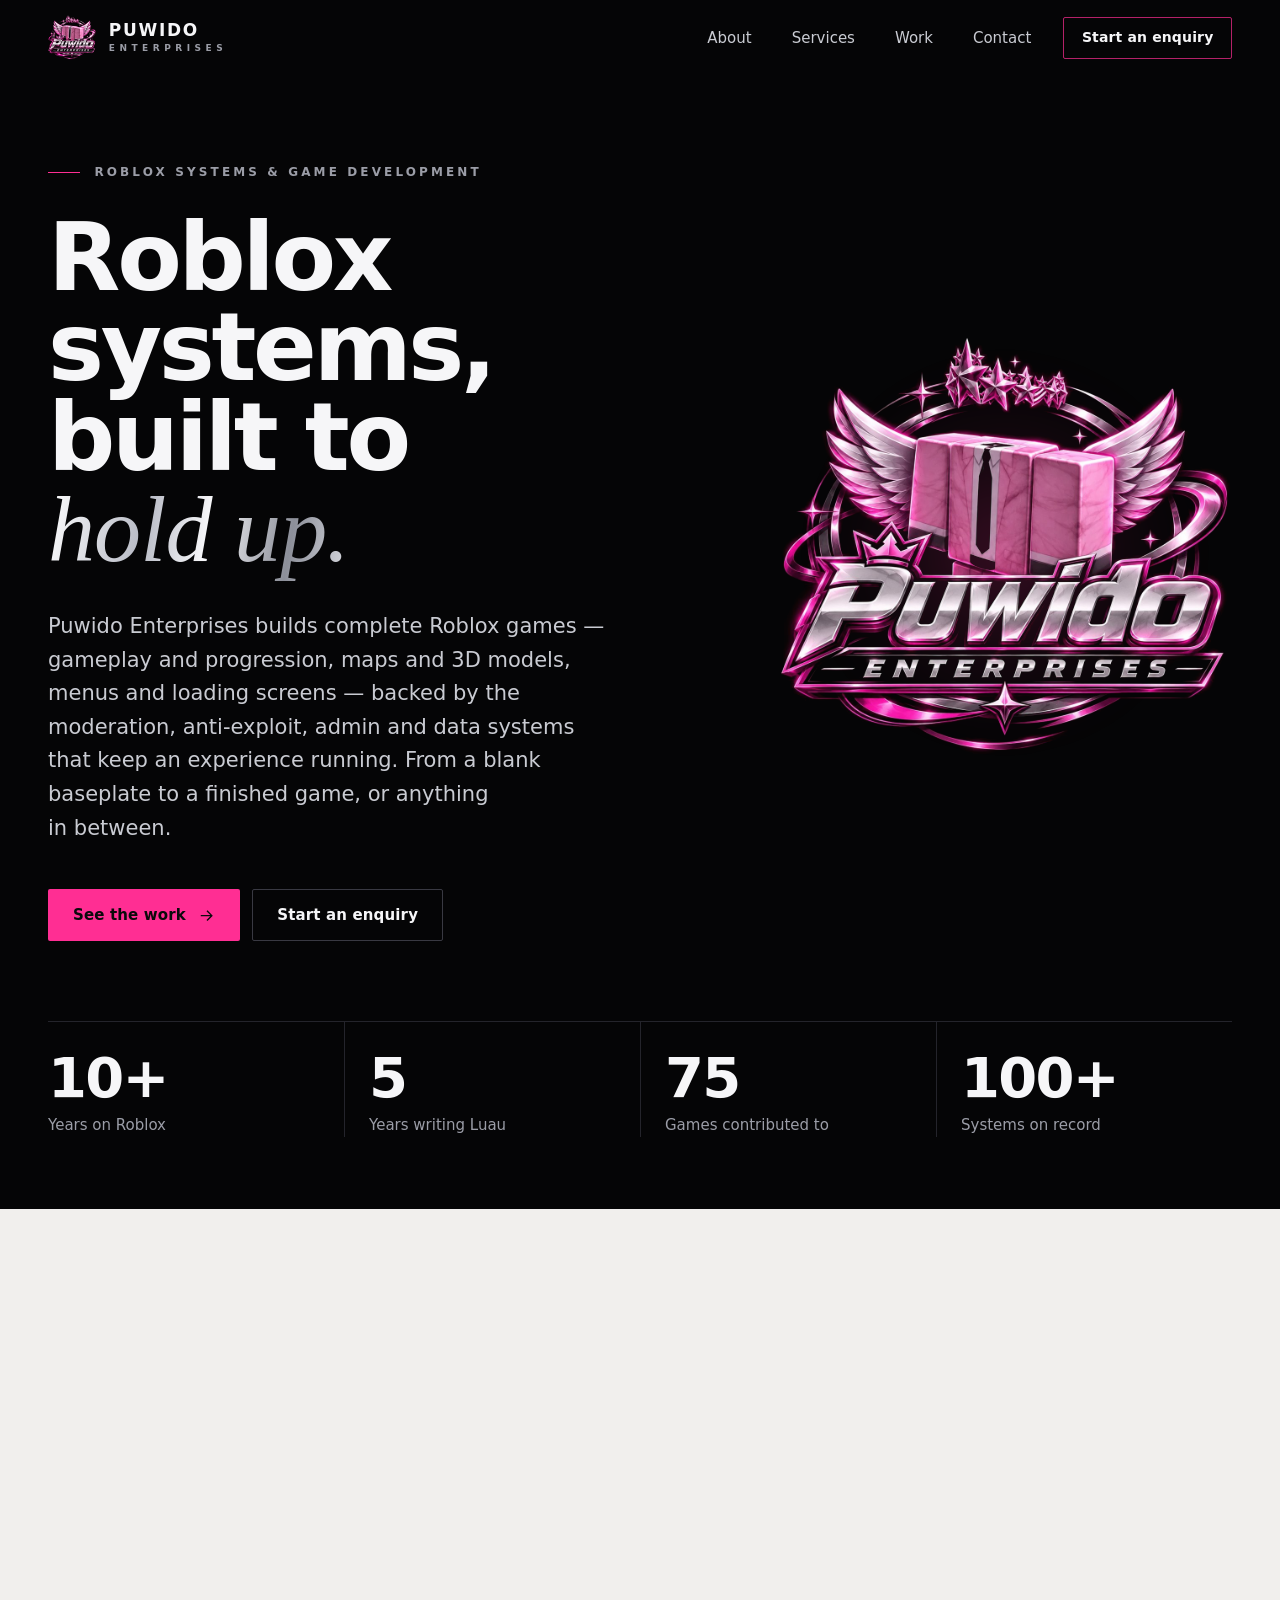
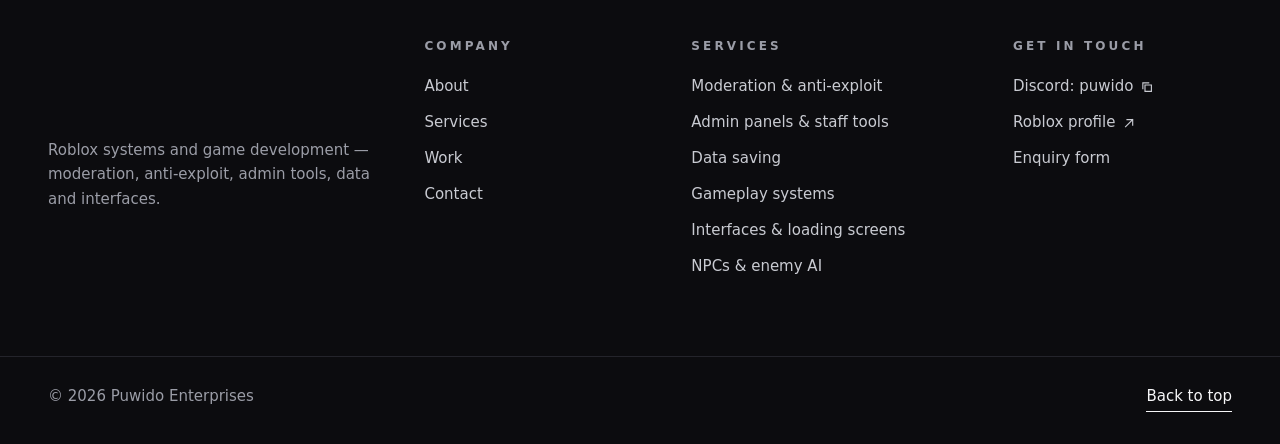
==== commit d35f830b: "Broaden hero lede to cover full game development, not just systems" ====
--- a/index.html
+++ b/index.html
@@ -1 +1 @@
-<!DOCTYPE html><html lang="en-GB"><head><meta charset="utf-8"><meta content="width=device-width,initial-scale=1" name="viewport"><meta content="default-src &#39;self&#39;; script-src &#39;self&#39;; style-src &#39;self&#39; https://fonts.googleapis.com; font-src https://fonts.gstatic.com; img-src &#39;self&#39; data:; media-src &#39;self&#39;; connect-src &#39;self&#39;; form-action &#39;self&#39;; base-uri &#39;self&#39;; object-src &#39;none&#39;" http-equiv="Content-Security-Policy"><meta content="strict-origin-when-cross-origin" name="referrer"><title>Puwido Enterprises — Roblox systems &amp; game development</title><meta content="Puwido Enterprises builds Roblox systems that hold up: moderation and anti-exploit protection, admin tools, data saving, gameplay systems and interfaces." name="description"><link href="https://puwidoenterprises.com/" rel="canonical"><meta content="#050506" name="theme-color"><meta content="dark" name="color-scheme"><meta content="website" property="og:type"><meta content="Puwido Enterprises" property="og:site_name"><meta content="Puwido Enterprises — Roblox systems &amp; game development" property="og:title"><meta content="Puwido Enterprises builds Roblox systems that hold up: moderation and anti-exploit protection, admin tools, data saving, gameplay systems and interfaces." property="og:description"><meta content="https://puwidoenterprises.com/assets/img/brand/og-image.jpg" property="og:image"><meta content="1200" property="og:image:width"><meta content="630" property="og:image:height"><meta content="The Puwido Enterprises emblem" property="og:image:alt"><meta content="https://puwidoenterprises.com/" property="og:url"><meta content="summary_large_image" name="twitter:card"><link href="assets/img/icons/icon-32.png" rel="icon" sizes="32x32" type="image/png"><link href="assets/img/icons/icon-180.png" rel="apple-touch-icon"><link href="https://fonts.googleapis.com" rel="preconnect"><link href="https://fonts.gstatic.com" rel="preconnect" crossorigin><link href="https://fonts.googleapis.com/css2?family=Archivo:wdth,wght@62..125,300..800&amp;family=Instrument+Serif:ital@0;1&amp;display=swap" rel="stylesheet"><link href="assets/css/site.css?v=dd7b6a416d" rel="stylesheet"><script type="application/ld+json">{"@context":"https://schema.org","@type":"Organization","name":"Puwido Enterprises","description":"Roblox systems & game development","logo":"https://puwidoenterprises.com/assets/img/brand/emblem-560.jpg","url":"https://puwidoenterprises.com/","sameAs":["https://www.roblox.com/users/171575142/profile"]}</script></head><body class="page-home" id="top"><a href="#main" class="skip-link">Skip to content</a><header class="site-header" data-header><div class="site-header__inner"><a href="index.html" class="brand" aria-label="Puwido Enterprises — home"><img alt="" height="48" src="assets/img/brand/emblem-96.png" width="48" class="brand__mark"> <span class="brand__word" aria-hidden="true"><span class="brand__name">Puwido</span> <span class="brand__sub">Enterprises</span></span></a><nav aria-label="Main" class="primary-nav"><ul class="primary-nav__list"><li><a href="about.html">About</a></li><li><a href="services.html">Services</a></li><li><a href="work.html">Work</a></li><li><a href="contact.html">Contact</a></li></ul></nav><a href="contact.html" class="btn btn--outline btn--sm site-header__cta">Start an enquiry</a> <button class="menu-toggle" type="button" aria-controls="mobile-menu" aria-expanded="false" data-menu-toggle><span class="menu-toggle__label" data-menu-label>Menu</span> <span class="menu-toggle__bars" aria-hidden="true"><span></span><span></span></span></button></div><div class="mobile-menu" data-menu hidden id="mobile-menu"><nav aria-label="Mobile"><ol class="mobile-menu__list"><li><a href="index.html" aria-current="page"><span>01</span>Home</a></li><li><a href="about.html"><span>02</span>About</a></li><li><a href="services.html"><span>03</span>Services</a></li><li><a href="work.html"><span>04</span>Work</a></li><li><a href="contact.html"><span>05</span>Contact</a></li></ol></nav><div class="mobile-menu__foot"><p class="label">Discord</p><button class="copy-chip" type="button" data-copy="puwido" data-copy-label="Discord username copied"><span>puwido</span><svg aria-hidden="true" class="icon" focusable="false" viewBox="0 0 20 20"><path d="M7 7h9v9H7zM4 13V4h9" fill="none" stroke="currentColor" stroke-width="1.6"/></svg></button></div></div></header><main id="main" tabindex="-1"><section aria-labelledby="hero-title" class="hero"><div class="wrap hero__grid"><div class="hero__copy"><p class="eyebrow">Roblox systems &amp; game development</p><h1 class="hero__title" id="hero-title">Roblox systems, built to <em>hold&nbsp;up.</em></h1><p class="hero__lede">Puwido Enterprises designs and scripts the parts of a Roblox experience that players rarely see but always feel: moderation, anti-exploit protection, admin tools, data saving, and the interfaces that sit on top of them.</p><div class="hero__actions"><a href="work.html" class="btn btn--primary">See the work <svg aria-hidden="true" class="icon" focusable="false" viewBox="0 0 20 20"><path d="M4 10h11M11 5l5 5-5 5" fill="none" stroke="currentColor" stroke-width="1.6" stroke-linecap="square"/></svg></a><a href="contact.html" class="btn btn--quiet">Start an enquiry</a></div></div><figure class="hero__emblem"><img alt="Puwido Enterprises emblem: a pink Roblox suit with silver wings beneath a crown of stars" height="560" src="assets/img/brand/emblem-560.jpg" width="560" fetchpriority="high" sizes="(min-width: 900px) 44vw, 86vw" srcset="assets/img/brand/emblem-560.jpg 560w, assets/img/brand/emblem-1080.jpg 1080w"></figure></div><div class="wrap hero__facts"><dl class="facts"><div class="facts__item"><dt>Years on Roblox</dt><dd>10+</dd></div><div class="facts__item"><dt>Years writing Luau</dt><dd>5</dd></div><div class="facts__item"><dt>Games contributed to</dt><dd>75</dd></div><div class="facts__item"><dt>Systems on record</dt><dd>100+</dd></div></dl></div></section><section aria-labelledby="approach-title" class="approach"><div class="wrap approach__grid"><p class="eyebrow eyebrow--dark" data-reveal>Approach</p><h2 class="approach__statement" id="approach-title" data-reveal>Every request is checked on the server. Every setting lives in one config file. Every name says <em>exactly</em> what it does.</h2><div class="approach__notes" data-reveal><p>That is the standard the work is held to: code the next developer can pick up without guessing, and systems an exploiter can’t talk their way around.</p><p>Most of it runs on the server, out of sight. The result shows up as games that stay fair, progress that doesn’t vanish, and staff who can act without editing a line of code.</p><a href="about.html" class="text-link text-link--dark">More about Puwido Enterprises <svg aria-hidden="true" class="icon" focusable="false" viewBox="0 0 20 20"><path d="M4 10h11M11 5l5 5-5 5" fill="none" stroke="currentColor" stroke-width="1.6" stroke-linecap="square"/></svg></a></div></div></section><section aria-labelledby="services-title" class="section services-overview"><div class="wrap"><header class="section-head" data-reveal><p class="eyebrow">Services</p><h2 class="section-title" id="services-title">Six disciplines, <em>one standard.</em></h2><a href="services.html" class="text-link section-head__link">All services <svg aria-hidden="true" class="icon" focusable="false" viewBox="0 0 20 20"><path d="M4 10h11M11 5l5 5-5 5" fill="none" stroke="currentColor" stroke-width="1.6" stroke-linecap="square"/></svg></a></header><ol class="service-index"><li class="service-row" data-reveal><a href="services.html#moderation" class="service-row__link"><span class="service-row__num">01</span> <span class="service-row__title">Moderation &amp; anti-exploit</span> <span class="service-row__text">Server-side systems that detect abuse, enforce your rules and keep a record of every action taken.</span> <span class="service-row__arrow"><svg aria-hidden="true" class="icon" focusable="false" viewBox="0 0 20 20"><path d="M4 10h11M11 5l5 5-5 5" fill="none" stroke="currentColor" stroke-width="1.6" stroke-linecap="square"/></svg></span></a></li><li class="service-row" data-reveal><a href="services.html#admin" class="service-row__link"><span class="service-row__num">02</span> <span class="service-row__title">Admin panels &amp; staff tools</span> <span class="service-row__text">Panels only your admins receive, with every action verified on the server.</span> <span class="service-row__arrow"><svg aria-hidden="true" class="icon" focusable="false" viewBox="0 0 20 20"><path d="M4 10h11M11 5l5 5-5 5" fill="none" stroke="currentColor" stroke-width="1.6" stroke-linecap="square"/></svg></span></a></li><li class="service-row" data-reveal><a href="services.html#data" class="service-row__link"><span class="service-row__num">03</span> <span class="service-row__title">Data saving</span> <span class="service-row__text">DataStores built so player progress doesn’t go missing.</span> <span class="service-row__arrow"><svg aria-hidden="true" class="icon" focusable="false" viewBox="0 0 20 20"><path d="M4 10h11M11 5l5 5-5 5" fill="none" stroke="currentColor" stroke-width="1.6" stroke-linecap="square"/></svg></span></a></li><li class="service-row" data-reveal><a href="services.html#gameplay" class="service-row__link"><span class="service-row__num">04</span> <span class="service-row__title">Gameplay systems</span> <span class="service-row__text">Combat, rounds, inventories, shops and quests, written as modules you can reuse.</span> <span class="service-row__arrow"><svg aria-hidden="true" class="icon" focusable="false" viewBox="0 0 20 20"><path d="M4 10h11M11 5l5 5-5 5" fill="none" stroke="currentColor" stroke-width="1.6" stroke-linecap="square"/></svg></span></a></li><li class="service-row" data-reveal><a href="services.html#interface" class="service-row__link"><span class="service-row__num">05</span> <span class="service-row__title">Interfaces &amp; loading screens</span> <span class="service-row__text">Menus, HUDs, shops and loading screens that work on PC, mobile and console.</span> <span class="service-row__arrow"><svg aria-hidden="true" class="icon" focusable="false" viewBox="0 0 20 20"><path d="M4 10h11M11 5l5 5-5 5" fill="none" stroke="currentColor" stroke-width="1.6" stroke-linecap="square"/></svg></span></a></li><li class="service-row" data-reveal><a href="services.html#npcs" class="service-row__link"><span class="service-row__num">06</span> <span class="service-row__title">NPCs &amp; enemy AI</span> <span class="service-row__text">Enemies that use pathfinding and state machines, up to full boss fights.</span> <span class="service-row__arrow"><svg aria-hidden="true" class="icon" focusable="false" viewBox="0 0 20 20"><path d="M4 10h11M11 5l5 5-5 5" fill="none" stroke="currentColor" stroke-width="1.6" stroke-linecap="square"/></svg></span></a></li></ol></div></section><section aria-labelledby="work-title" class="section selected-work"><div class="wrap"><header class="section-head" data-reveal><p class="eyebrow">Selected work</p><h2 class="section-title" id="work-title">Games the work <em>runs in.</em></h2><a href="work.html" class="text-link section-head__link">View all work <svg aria-hidden="true" class="icon" focusable="false" viewBox="0 0 20 20"><path d="M4 10h11M11 5l5 5-5 5" fill="none" stroke="currentColor" stroke-width="1.6" stroke-linecap="square"/></svg></a></header><ul class="feature-grid"><li class="feature-grid__item feature-grid__item--lead" data-reveal><a href="work.html#wreck-it" class="work-tile"><span class="work-tile__media"><img alt="" height="432" src="assets/img/work/wreck-it.jpg" width="767" loading="lazy" decoding="async"></span><span class="work-tile__meta"><span class="work-tile__type">Simulator · Incremental</span> <span class="work-tile__title">Wreck It! <svg aria-hidden="true" class="icon" focusable="false" viewBox="0 0 20 20"><path d="M4 10h11M11 5l5 5-5 5" fill="none" stroke="currentColor" stroke-width="1.6" stroke-linecap="square"/></svg></span></span></a></li><li class="feature-grid__item" data-reveal><a href="work.html#plastering-simulator" class="work-tile"><span class="work-tile__media"><img alt="" height="432" src="assets/img/work/plastering.jpg" width="648" loading="lazy" decoding="async"></span><span class="work-tile__meta"><span class="work-tile__type">Simulator · Job simulator</span> <span class="work-tile__title">Plastering Simulator <svg aria-hidden="true" class="icon" focusable="false" viewBox="0 0 20 20"><path d="M4 10h11M11 5l5 5-5 5" fill="none" stroke="currentColor" stroke-width="1.6" stroke-linecap="square"/></svg></span></span></a></li><li class="feature-grid__item" data-reveal><a href="work.html#balloon-simulator" class="work-tile"><span class="work-tile__media"><img alt="" height="432" src="assets/img/work/balloon.jpg" width="648" loading="lazy" decoding="async"></span><span class="work-tile__meta"><span class="work-tile__type">Simulator · Incremental</span> <span class="work-tile__title">+1 Balloon Simulator <svg aria-hidden="true" class="icon" focusable="false" viewBox="0 0 20 20"><path d="M4 10h11M11 5l5 5-5 5" fill="none" stroke="currentColor" stroke-width="1.6" stroke-linecap="square"/></svg></span></span></a></li><li class="feature-grid__item" data-reveal><a href="work.html#steal-a-robloxian" class="work-tile"><span class="work-tile__media"><img alt="" height="432" src="assets/img/work/steal-a-robloxian.jpg" width="739" loading="lazy" decoding="async"></span><span class="work-tile__meta"><span class="work-tile__type">Simulator · Tycoon</span> <span class="work-tile__title">Steal a Robloxian <svg aria-hidden="true" class="icon" focusable="false" viewBox="0 0 20 20"><path d="M4 10h11M11 5l5 5-5 5" fill="none" stroke="currentColor" stroke-width="1.6" stroke-linecap="square"/></svg></span></span></a></li></ul></div></section><section aria-labelledby="spotlight-title" class="section spotlight"><div class="wrap spotlight__grid"><div class="spotlight__media" data-reveal><div class="frame"><video controls playsinline preload="metadata" src="assets/video/custom-loading-screen.mp4#t=1"><a href="assets/video/custom-loading-screen.mp4">Download the Custom Loading Screen recording</a></video></div><p class="caption">Custom Loading Screen — recorded in Roblox.</p></div><div class="spotlight__copy" data-reveal><p class="eyebrow">Systems on record</p><h2 class="section-title" id="spotlight-title">Recorded in Roblox, <em>not mocked up.</em></h2><p>Each system is captured running in a live experience, with a written breakdown of what it does and how it’s secured.</p><ol class="system-links"><li><a href="work.html#warden"><span class="system-links__num">01</span><span class="system-links__title">Warden — Anti-Cheat</span><span class="system-links__cat">Anti-cheat</span></a></li><li><a href="work.html#anti-injection"><span class="system-links__num">02</span><span class="system-links__title">Anti-Injection System</span><span class="system-links__cat">Security</span></a></li><li><a href="work.html#anti-ageplayer"><span class="system-links__num">03</span><span class="system-links__title">Anti-Ageplayer System</span><span class="system-links__cat">Moderation</span></a></li><li><a href="work.html#anti-nsfw"><span class="system-links__num">04</span><span class="system-links__title">Anti-NSFW System</span><span class="system-links__cat">Moderation</span></a></li><li><a href="work.html#avatar-loading-screen"><span class="system-links__num">05</span><span class="system-links__title">Avatar Loading Screen</span><span class="system-links__cat">Interface</span></a></li><li><a href="work.html#custom-loading-screen"><span class="system-links__num">06</span><span class="system-links__title">Custom Loading Screen</span><span class="system-links__cat">Interface</span></a></li></ol></div></div></section><section aria-labelledby="cta-title" class="cta"><div class="wrap cta__grid"><h2 class="cta__title" id="cta-title" data-reveal>Have a project that needs to <em>hold up?</em></h2><div class="cta__side" data-reveal><p>Share the game, what it needs built and when you need it. Enquiries are answered on Discord.</p><div class="cta__actions"><a href="contact.html" class="btn btn--primary">Start an enquiry <svg aria-hidden="true" class="icon" focusable="false" viewBox="0 0 20 20"><path d="M4 10h11M11 5l5 5-5 5" fill="none" stroke="currentColor" stroke-width="1.6" stroke-linecap="square"/></svg></a><button class="btn btn--quiet" type="button" data-copy="puwido" data-copy-label="Discord username copied">Copy Discord username <svg aria-hidden="true" class="icon" focusable="false" viewBox="0 0 20 20"><path d="M7 7h9v9H7zM4 13V4h9" fill="none" stroke="currentColor" stroke-width="1.6"/></svg></button></div></div></div></section></main><footer class="site-footer"><div class="wrap site-footer__grid"><div class="site-footer__brand"><img alt="Puwido Enterprises" height="80" src="assets/img/brand/emblem-160.png" width="80" loading="lazy"><p>Roblox systems and game development — moderation, anti-exploit, admin tools, data and interfaces.</p></div><nav aria-label="Company" class="site-footer__col"><h2 class="label">Company</h2><ul><li><a href="about.html">About</a></li><li><a href="services.html">Services</a></li><li><a href="work.html">Work</a></li><li><a href="contact.html">Contact</a></li></ul></nav><nav aria-label="Services" class="site-footer__col"><h2 class="label">Services</h2><ul><li><a href="services.html#moderation">Moderation &amp; anti-exploit</a></li><li><a href="services.html#admin">Admin panels &amp; staff tools</a></li><li><a href="services.html#data">Data saving</a></li><li><a href="services.html#gameplay">Gameplay systems</a></li><li><a href="services.html#interface">Interfaces &amp; loading screens</a></li><li><a href="services.html#npcs">NPCs &amp; enemy AI</a></li></ul></nav><div class="site-footer__col"><h2 class="label">Get in touch</h2><ul><li><button class="footer-copy" type="button" data-copy="puwido" data-copy-label="Discord username copied">Discord: puwido <svg aria-hidden="true" class="icon" focusable="false" viewBox="0 0 20 20"><path d="M7 7h9v9H7zM4 13V4h9" fill="none" stroke="currentColor" stroke-width="1.6"/></svg></button></li><li><a href="https://www.roblox.com/users/171575142/profile" rel="noopener noreferrer" target="_blank">Roblox profile <svg aria-hidden="true" class="icon" focusable="false" viewBox="0 0 20 20"><path d="M7 5h8v8M15 5 5 15" fill="none" stroke="currentColor" stroke-width="1.6" stroke-linecap="square"/></svg><span class="visually-hidden">(opens in a new tab)</span></a></li><li><a href="contact.html">Enquiry form</a></li></ul></div></div><div class="wrap site-footer__base"><p>&copy; 2026 Puwido Enterprises</p><a href="#top" class="text-link" data-to-top>Back to top</a></div></footer><div class="toast" aria-live="polite" data-toast role="status"></div><script defer src="assets/js/site.js?v=7711b79ac4"></script></body></html>+<!DOCTYPE html><html lang="en-GB"><head><meta charset="utf-8"><meta content="width=device-width,initial-scale=1" name="viewport"><meta content="default-src &#39;self&#39;; script-src &#39;self&#39;; style-src &#39;self&#39; https://fonts.googleapis.com; font-src https://fonts.gstatic.com; img-src &#39;self&#39; data:; media-src &#39;self&#39;; connect-src &#39;self&#39;; form-action &#39;self&#39;; base-uri &#39;self&#39;; object-src &#39;none&#39;" http-equiv="Content-Security-Policy"><meta content="strict-origin-when-cross-origin" name="referrer"><title>Puwido Enterprises — Roblox systems &amp; game development</title><meta content="Puwido Enterprises builds Roblox systems that hold up: moderation and anti-exploit protection, admin tools, data saving, gameplay systems and interfaces." name="description"><link href="https://puwidoenterprises.com/" rel="canonical"><meta content="#050506" name="theme-color"><meta content="dark" name="color-scheme"><meta content="website" property="og:type"><meta content="Puwido Enterprises" property="og:site_name"><meta content="Puwido Enterprises — Roblox systems &amp; game development" property="og:title"><meta content="Puwido Enterprises builds Roblox systems that hold up: moderation and anti-exploit protection, admin tools, data saving, gameplay systems and interfaces." property="og:description"><meta content="https://puwidoenterprises.com/assets/img/brand/og-image.jpg" property="og:image"><meta content="1200" property="og:image:width"><meta content="630" property="og:image:height"><meta content="The Puwido Enterprises emblem" property="og:image:alt"><meta content="https://puwidoenterprises.com/" property="og:url"><meta content="summary_large_image" name="twitter:card"><link href="assets/img/icons/icon-32.png" rel="icon" sizes="32x32" type="image/png"><link href="assets/img/icons/icon-180.png" rel="apple-touch-icon"><link href="https://fonts.googleapis.com" rel="preconnect"><link href="https://fonts.gstatic.com" rel="preconnect" crossorigin><link href="https://fonts.googleapis.com/css2?family=Archivo:wdth,wght@62..125,300..800&amp;family=Instrument+Serif:ital@0;1&amp;display=swap" rel="stylesheet"><link href="assets/css/site.css?v=dd7b6a416d" rel="stylesheet"><script type="application/ld+json">{"@context":"https://schema.org","@type":"Organization","name":"Puwido Enterprises","description":"Roblox systems & game development","logo":"https://puwidoenterprises.com/assets/img/brand/emblem-560.jpg","url":"https://puwidoenterprises.com/","sameAs":["https://www.roblox.com/users/171575142/profile"]}</script></head><body class="page-home" id="top"><a href="#main" class="skip-link">Skip to content</a><header class="site-header" data-header><div class="site-header__inner"><a href="index.html" class="brand" aria-label="Puwido Enterprises — home"><img alt="" height="48" src="assets/img/brand/emblem-96.png" width="48" class="brand__mark"> <span class="brand__word" aria-hidden="true"><span class="brand__name">Puwido</span> <span class="brand__sub">Enterprises</span></span></a><nav aria-label="Main" class="primary-nav"><ul class="primary-nav__list"><li><a href="about.html">About</a></li><li><a href="services.html">Services</a></li><li><a href="work.html">Work</a></li><li><a href="contact.html">Contact</a></li></ul></nav><a href="contact.html" class="btn btn--outline btn--sm site-header__cta">Start an enquiry</a> <button class="menu-toggle" type="button" aria-controls="mobile-menu" aria-expanded="false" data-menu-toggle><span class="menu-toggle__label" data-menu-label>Menu</span> <span class="menu-toggle__bars" aria-hidden="true"><span></span><span></span></span></button></div><div class="mobile-menu" data-menu hidden id="mobile-menu"><nav aria-label="Mobile"><ol class="mobile-menu__list"><li><a href="index.html" aria-current="page"><span>01</span>Home</a></li><li><a href="about.html"><span>02</span>About</a></li><li><a href="services.html"><span>03</span>Services</a></li><li><a href="work.html"><span>04</span>Work</a></li><li><a href="contact.html"><span>05</span>Contact</a></li></ol></nav><div class="mobile-menu__foot"><p class="label">Discord</p><button class="copy-chip" type="button" data-copy="puwido" data-copy-label="Discord username copied"><span>puwido</span><svg aria-hidden="true" class="icon" focusable="false" viewBox="0 0 20 20"><path d="M7 7h9v9H7zM4 13V4h9" fill="none" stroke="currentColor" stroke-width="1.6"/></svg></button></div></div></header><main id="main" tabindex="-1"><section aria-labelledby="hero-title" class="hero"><div class="wrap hero__grid"><div class="hero__copy"><p class="eyebrow">Roblox systems &amp; game development</p><h1 class="hero__title" id="hero-title">Roblox systems, built to <em>hold&nbsp;up.</em></h1><p class="hero__lede">Puwido Enterprises builds complete Roblox games — gameplay and progression, maps and 3D models, menus and loading screens — backed by the moderation, anti-exploit, admin and data systems that keep an experience running. From a blank baseplate to a finished game, or anything in between.</p><div class="hero__actions"><a href="work.html" class="btn btn--primary">See the work <svg aria-hidden="true" class="icon" focusable="false" viewBox="0 0 20 20"><path d="M4 10h11M11 5l5 5-5 5" fill="none" stroke="currentColor" stroke-width="1.6" stroke-linecap="square"/></svg></a><a href="contact.html" class="btn btn--quiet">Start an enquiry</a></div></div><figure class="hero__emblem"><img alt="Puwido Enterprises emblem: a pink Roblox suit with silver wings beneath a crown of stars" height="560" src="assets/img/brand/emblem-560.jpg" width="560" fetchpriority="high" sizes="(min-width: 900px) 44vw, 86vw" srcset="assets/img/brand/emblem-560.jpg 560w, assets/img/brand/emblem-1080.jpg 1080w"></figure></div><div class="wrap hero__facts"><dl class="facts"><div class="facts__item"><dt>Years on Roblox</dt><dd>10+</dd></div><div class="facts__item"><dt>Years writing Luau</dt><dd>5</dd></div><div class="facts__item"><dt>Games contributed to</dt><dd>75</dd></div><div class="facts__item"><dt>Systems on record</dt><dd>100+</dd></div></dl></div></section><section aria-labelledby="approach-title" class="approach"><div class="wrap approach__grid"><p class="eyebrow eyebrow--dark" data-reveal>Approach</p><h2 class="approach__statement" id="approach-title" data-reveal>Every request is checked on the server. Every setting lives in one config file. Every name says <em>exactly</em> what it does.</h2><div class="approach__notes" data-reveal><p>That is the standard the work is held to: code the next developer can pick up without guessing, and systems an exploiter can’t talk their way around.</p><p>Most of it runs on the server, out of sight. The result shows up as games that stay fair, progress that doesn’t vanish, and staff who can act without editing a line of code.</p><a href="about.html" class="text-link text-link--dark">More about Puwido Enterprises <svg aria-hidden="true" class="icon" focusable="false" viewBox="0 0 20 20"><path d="M4 10h11M11 5l5 5-5 5" fill="none" stroke="currentColor" stroke-width="1.6" stroke-linecap="square"/></svg></a></div></div></section><section aria-labelledby="services-title" class="section services-overview"><div class="wrap"><header class="section-head" data-reveal><p class="eyebrow">Services</p><h2 class="section-title" id="services-title">Six disciplines, <em>one standard.</em></h2><a href="services.html" class="text-link section-head__link">All services <svg aria-hidden="true" class="icon" focusable="false" viewBox="0 0 20 20"><path d="M4 10h11M11 5l5 5-5 5" fill="none" stroke="currentColor" stroke-width="1.6" stroke-linecap="square"/></svg></a></header><ol class="service-index"><li class="service-row" data-reveal><a href="services.html#moderation" class="service-row__link"><span class="service-row__num">01</span> <span class="service-row__title">Moderation &amp; anti-exploit</span> <span class="service-row__text">Server-side systems that detect abuse, enforce your rules and keep a record of every action taken.</span> <span class="service-row__arrow"><svg aria-hidden="true" class="icon" focusable="false" viewBox="0 0 20 20"><path d="M4 10h11M11 5l5 5-5 5" fill="none" stroke="currentColor" stroke-width="1.6" stroke-linecap="square"/></svg></span></a></li><li class="service-row" data-reveal><a href="services.html#admin" class="service-row__link"><span class="service-row__num">02</span> <span class="service-row__title">Admin panels &amp; staff tools</span> <span class="service-row__text">Panels only your admins receive, with every action verified on the server.</span> <span class="service-row__arrow"><svg aria-hidden="true" class="icon" focusable="false" viewBox="0 0 20 20"><path d="M4 10h11M11 5l5 5-5 5" fill="none" stroke="currentColor" stroke-width="1.6" stroke-linecap="square"/></svg></span></a></li><li class="service-row" data-reveal><a href="services.html#data" class="service-row__link"><span class="service-row__num">03</span> <span class="service-row__title">Data saving</span> <span class="service-row__text">DataStores built so player progress doesn’t go missing.</span> <span class="service-row__arrow"><svg aria-hidden="true" class="icon" focusable="false" viewBox="0 0 20 20"><path d="M4 10h11M11 5l5 5-5 5" fill="none" stroke="currentColor" stroke-width="1.6" stroke-linecap="square"/></svg></span></a></li><li class="service-row" data-reveal><a href="services.html#gameplay" class="service-row__link"><span class="service-row__num">04</span> <span class="service-row__title">Gameplay systems</span> <span class="service-row__text">Combat, rounds, inventories, shops and quests, written as modules you can reuse.</span> <span class="service-row__arrow"><svg aria-hidden="true" class="icon" focusable="false" viewBox="0 0 20 20"><path d="M4 10h11M11 5l5 5-5 5" fill="none" stroke="currentColor" stroke-width="1.6" stroke-linecap="square"/></svg></span></a></li><li class="service-row" data-reveal><a href="services.html#interface" class="service-row__link"><span class="service-row__num">05</span> <span class="service-row__title">Interfaces &amp; loading screens</span> <span class="service-row__text">Menus, HUDs, shops and loading screens that work on PC, mobile and console.</span> <span class="service-row__arrow"><svg aria-hidden="true" class="icon" focusable="false" viewBox="0 0 20 20"><path d="M4 10h11M11 5l5 5-5 5" fill="none" stroke="currentColor" stroke-width="1.6" stroke-linecap="square"/></svg></span></a></li><li class="service-row" data-reveal><a href="services.html#npcs" class="service-row__link"><span class="service-row__num">06</span> <span class="service-row__title">NPCs &amp; enemy AI</span> <span class="service-row__text">Enemies that use pathfinding and state machines, up to full boss fights.</span> <span class="service-row__arrow"><svg aria-hidden="true" class="icon" focusable="false" viewBox="0 0 20 20"><path d="M4 10h11M11 5l5 5-5 5" fill="none" stroke="currentColor" stroke-width="1.6" stroke-linecap="square"/></svg></span></a></li></ol></div></section><section aria-labelledby="work-title" class="section selected-work"><div class="wrap"><header class="section-head" data-reveal><p class="eyebrow">Selected work</p><h2 class="section-title" id="work-title">Games the work <em>runs in.</em></h2><a href="work.html" class="text-link section-head__link">View all work <svg aria-hidden="true" class="icon" focusable="false" viewBox="0 0 20 20"><path d="M4 10h11M11 5l5 5-5 5" fill="none" stroke="currentColor" stroke-width="1.6" stroke-linecap="square"/></svg></a></header><ul class="feature-grid"><li class="feature-grid__item feature-grid__item--lead" data-reveal><a href="work.html#wreck-it" class="work-tile"><span class="work-tile__media"><img alt="" height="432" src="assets/img/work/wreck-it.jpg" width="767" loading="lazy" decoding="async"></span><span class="work-tile__meta"><span class="work-tile__type">Simulator · Incremental</span> <span class="work-tile__title">Wreck It! <svg aria-hidden="true" class="icon" focusable="false" viewBox="0 0 20 20"><path d="M4 10h11M11 5l5 5-5 5" fill="none" stroke="currentColor" stroke-width="1.6" stroke-linecap="square"/></svg></span></span></a></li><li class="feature-grid__item" data-reveal><a href="work.html#plastering-simulator" class="work-tile"><span class="work-tile__media"><img alt="" height="432" src="assets/img/work/plastering.jpg" width="648" loading="lazy" decoding="async"></span><span class="work-tile__meta"><span class="work-tile__type">Simulator · Job simulator</span> <span class="work-tile__title">Plastering Simulator <svg aria-hidden="true" class="icon" focusable="false" viewBox="0 0 20 20"><path d="M4 10h11M11 5l5 5-5 5" fill="none" stroke="currentColor" stroke-width="1.6" stroke-linecap="square"/></svg></span></span></a></li><li class="feature-grid__item" data-reveal><a href="work.html#balloon-simulator" class="work-tile"><span class="work-tile__media"><img alt="" height="432" src="assets/img/work/balloon.jpg" width="648" loading="lazy" decoding="async"></span><span class="work-tile__meta"><span class="work-tile__type">Simulator · Incremental</span> <span class="work-tile__title">+1 Balloon Simulator <svg aria-hidden="true" class="icon" focusable="false" viewBox="0 0 20 20"><path d="M4 10h11M11 5l5 5-5 5" fill="none" stroke="currentColor" stroke-width="1.6" stroke-linecap="square"/></svg></span></span></a></li><li class="feature-grid__item" data-reveal><a href="work.html#steal-a-robloxian" class="work-tile"><span class="work-tile__media"><img alt="" height="432" src="assets/img/work/steal-a-robloxian.jpg" width="739" loading="lazy" decoding="async"></span><span class="work-tile__meta"><span class="work-tile__type">Simulator · Tycoon</span> <span class="work-tile__title">Steal a Robloxian <svg aria-hidden="true" class="icon" focusable="false" viewBox="0 0 20 20"><path d="M4 10h11M11 5l5 5-5 5" fill="none" stroke="currentColor" stroke-width="1.6" stroke-linecap="square"/></svg></span></span></a></li></ul></div></section><section aria-labelledby="spotlight-title" class="section spotlight"><div class="wrap spotlight__grid"><div class="spotlight__media" data-reveal><div class="frame"><video controls playsinline preload="metadata" src="assets/video/custom-loading-screen.mp4#t=1"><a href="assets/video/custom-loading-screen.mp4">Download the Custom Loading Screen recording</a></video></div><p class="caption">Custom Loading Screen — recorded in Roblox.</p></div><div class="spotlight__copy" data-reveal><p class="eyebrow">Systems on record</p><h2 class="section-title" id="spotlight-title">Recorded in Roblox, <em>not mocked up.</em></h2><p>Each system is captured running in a live experience, with a written breakdown of what it does and how it’s secured.</p><ol class="system-links"><li><a href="work.html#warden"><span class="system-links__num">01</span><span class="system-links__title">Warden — Anti-Cheat</span><span class="system-links__cat">Anti-cheat</span></a></li><li><a href="work.html#anti-injection"><span class="system-links__num">02</span><span class="system-links__title">Anti-Injection System</span><span class="system-links__cat">Security</span></a></li><li><a href="work.html#anti-ageplayer"><span class="system-links__num">03</span><span class="system-links__title">Anti-Ageplayer System</span><span class="system-links__cat">Moderation</span></a></li><li><a href="work.html#anti-nsfw"><span class="system-links__num">04</span><span class="system-links__title">Anti-NSFW System</span><span class="system-links__cat">Moderation</span></a></li><li><a href="work.html#avatar-loading-screen"><span class="system-links__num">05</span><span class="system-links__title">Avatar Loading Screen</span><span class="system-links__cat">Interface</span></a></li><li><a href="work.html#custom-loading-screen"><span class="system-links__num">06</span><span class="system-links__title">Custom Loading Screen</span><span class="system-links__cat">Interface</span></a></li></ol></div></div></section><section aria-labelledby="cta-title" class="cta"><div class="wrap cta__grid"><h2 class="cta__title" id="cta-title" data-reveal>Have a project that needs to <em>hold up?</em></h2><div class="cta__side" data-reveal><p>Share the game, what it needs built and when you need it. Enquiries are answered on Discord.</p><div class="cta__actions"><a href="contact.html" class="btn btn--primary">Start an enquiry <svg aria-hidden="true" class="icon" focusable="false" viewBox="0 0 20 20"><path d="M4 10h11M11 5l5 5-5 5" fill="none" stroke="currentColor" stroke-width="1.6" stroke-linecap="square"/></svg></a><button class="btn btn--quiet" type="button" data-copy="puwido" data-copy-label="Discord username copied">Copy Discord username <svg aria-hidden="true" class="icon" focusable="false" viewBox="0 0 20 20"><path d="M7 7h9v9H7zM4 13V4h9" fill="none" stroke="currentColor" stroke-width="1.6"/></svg></button></div></div></div></section></main><footer class="site-footer"><div class="wrap site-footer__grid"><div class="site-footer__brand"><img alt="Puwido Enterprises" height="80" src="assets/img/brand/emblem-160.png" width="80" loading="lazy"><p>Roblox systems and game development — moderation, anti-exploit, admin tools, data and interfaces.</p></div><nav aria-label="Company" class="site-footer__col"><h2 class="label">Company</h2><ul><li><a href="about.html">About</a></li><li><a href="services.html">Services</a></li><li><a href="work.html">Work</a></li><li><a href="contact.html">Contact</a></li></ul></nav><nav aria-label="Services" class="site-footer__col"><h2 class="label">Services</h2><ul><li><a href="services.html#moderation">Moderation &amp; anti-exploit</a></li><li><a href="services.html#admin">Admin panels &amp; staff tools</a></li><li><a href="services.html#data">Data saving</a></li><li><a href="services.html#gameplay">Gameplay systems</a></li><li><a href="services.html#interface">Interfaces &amp; loading screens</a></li><li><a href="services.html#npcs">NPCs &amp; enemy AI</a></li></ul></nav><div class="site-footer__col"><h2 class="label">Get in touch</h2><ul><li><button class="footer-copy" type="button" data-copy="puwido" data-copy-label="Discord username copied">Discord: puwido <svg aria-hidden="true" class="icon" focusable="false" viewBox="0 0 20 20"><path d="M7 7h9v9H7zM4 13V4h9" fill="none" stroke="currentColor" stroke-width="1.6"/></svg></button></li><li><a href="https://www.roblox.com/users/171575142/profile" rel="noopener noreferrer" target="_blank">Roblox profile <svg aria-hidden="true" class="icon" focusable="false" viewBox="0 0 20 20"><path d="M7 5h8v8M15 5 5 15" fill="none" stroke="currentColor" stroke-width="1.6" stroke-linecap="square"/></svg><span class="visually-hidden">(opens in a new tab)</span></a></li><li><a href="contact.html">Enquiry form</a></li></ul></div></div><div class="wrap site-footer__base"><p>&copy; 2026 Puwido Enterprises</p><a href="#top" class="text-link" data-to-top>Back to top</a></div></footer><div class="toast" aria-live="polite" data-toast role="status"></div><script defer src="assets/js/site.js?v=903f3dbb00"></script></body></html>
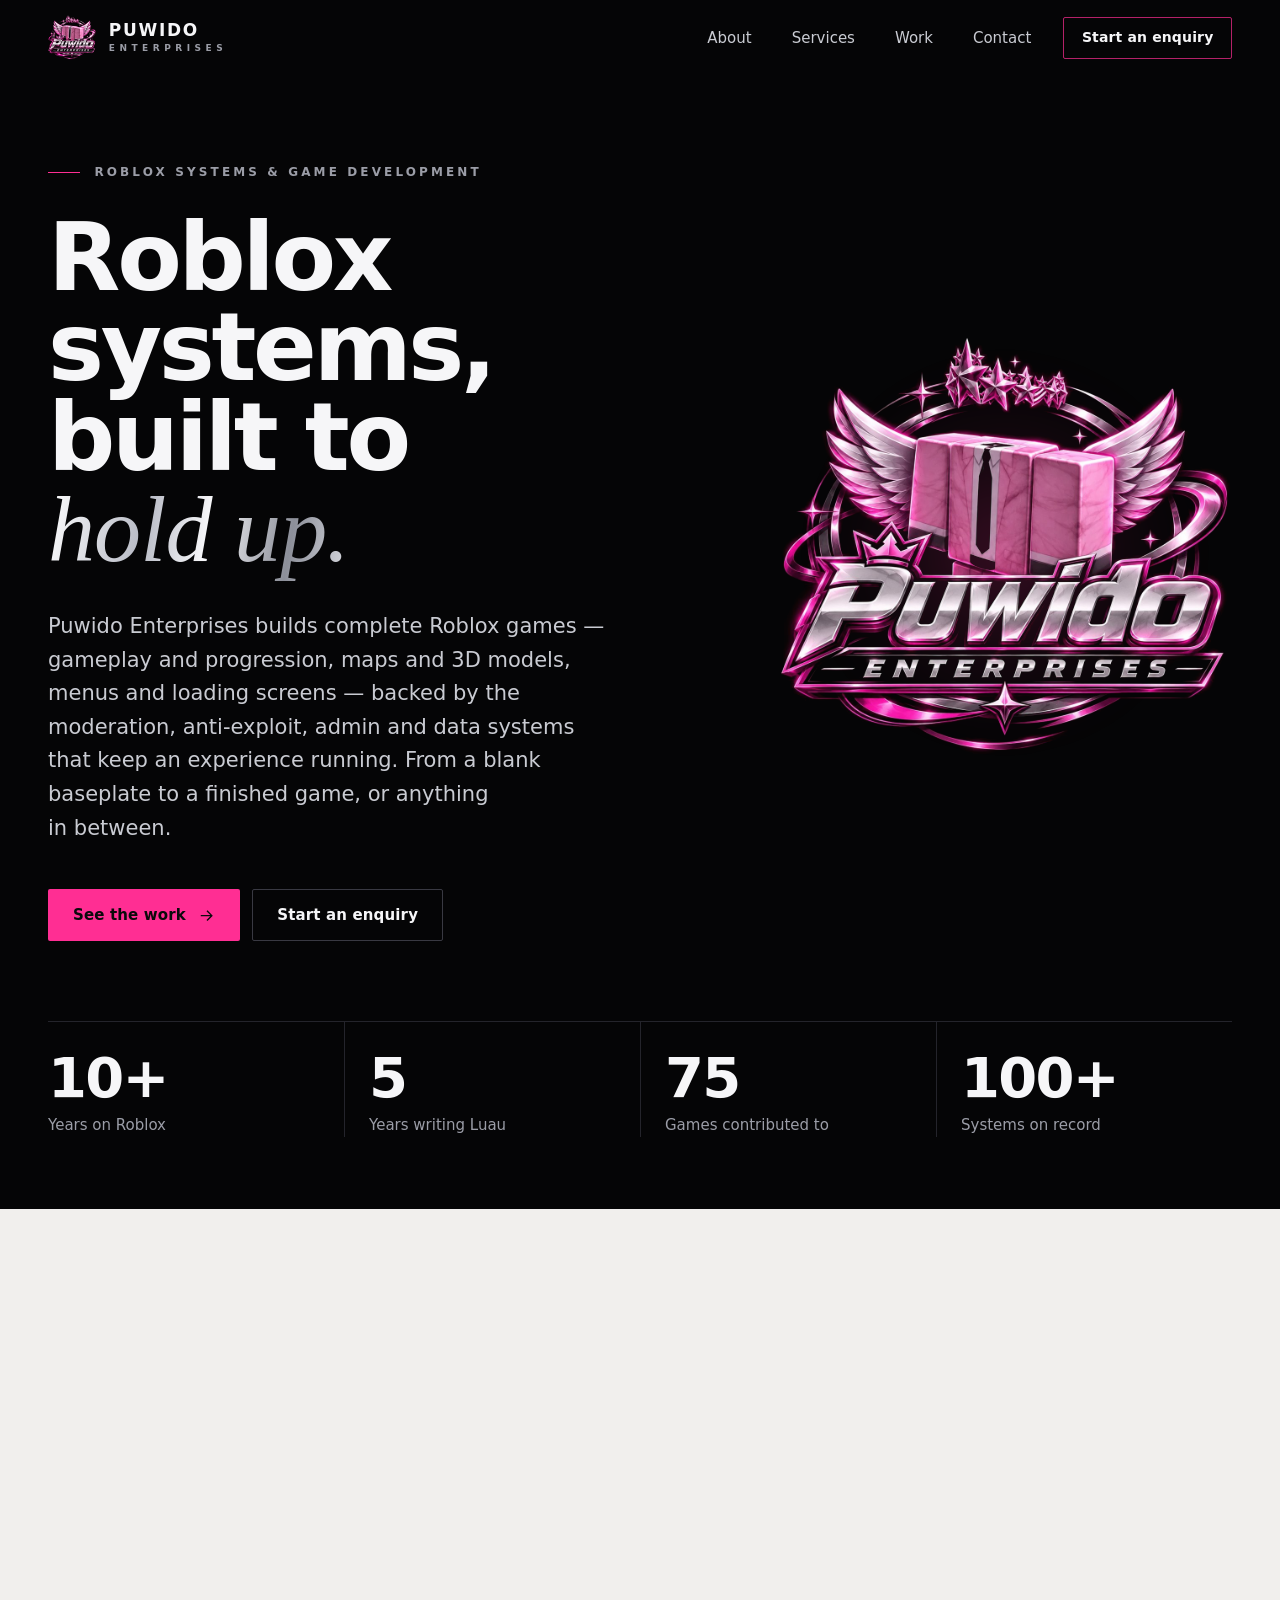
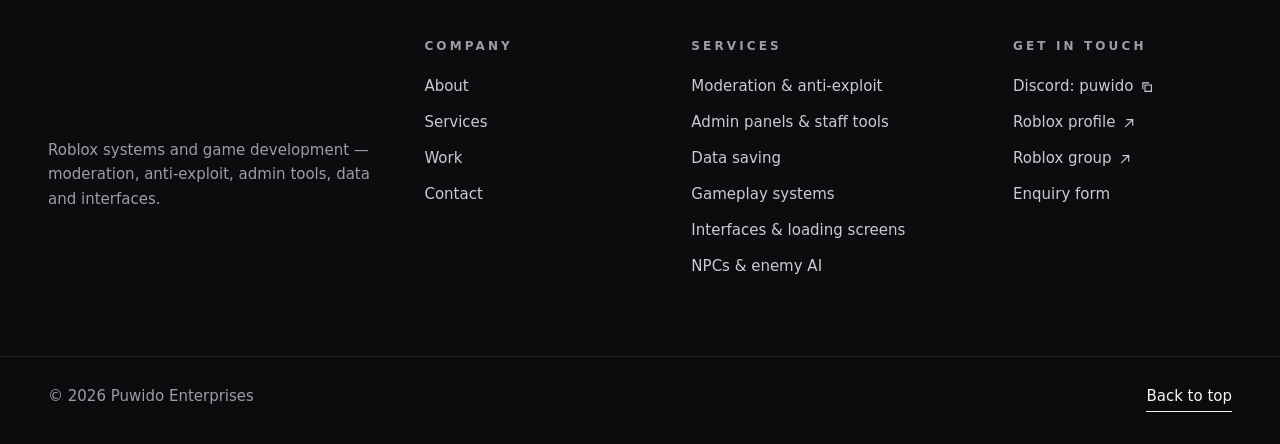
==== commit 6b6efac2: "Add Roblox group link to footer and contact page" ====
--- a/index.html
+++ b/index.html
@@ -1 +1 @@
-<!DOCTYPE html><html lang="en-GB"><head><meta charset="utf-8"><meta content="width=device-width,initial-scale=1" name="viewport"><meta content="default-src &#39;self&#39;; script-src &#39;self&#39;; style-src &#39;self&#39; https://fonts.googleapis.com; font-src https://fonts.gstatic.com; img-src &#39;self&#39; data:; media-src &#39;self&#39;; connect-src &#39;self&#39;; form-action &#39;self&#39;; base-uri &#39;self&#39;; object-src &#39;none&#39;" http-equiv="Content-Security-Policy"><meta content="strict-origin-when-cross-origin" name="referrer"><title>Puwido Enterprises — Roblox systems &amp; game development</title><meta content="Puwido Enterprises builds Roblox systems that hold up: moderation and anti-exploit protection, admin tools, data saving, gameplay systems and interfaces." name="description"><link href="https://puwidoenterprises.com/" rel="canonical"><meta content="#050506" name="theme-color"><meta content="dark" name="color-scheme"><meta content="website" property="og:type"><meta content="Puwido Enterprises" property="og:site_name"><meta content="Puwido Enterprises — Roblox systems &amp; game development" property="og:title"><meta content="Puwido Enterprises builds Roblox systems that hold up: moderation and anti-exploit protection, admin tools, data saving, gameplay systems and interfaces." property="og:description"><meta content="https://puwidoenterprises.com/assets/img/brand/og-image.jpg" property="og:image"><meta content="1200" property="og:image:width"><meta content="630" property="og:image:height"><meta content="The Puwido Enterprises emblem" property="og:image:alt"><meta content="https://puwidoenterprises.com/" property="og:url"><meta content="summary_large_image" name="twitter:card"><link href="assets/img/icons/icon-32.png" rel="icon" sizes="32x32" type="image/png"><link href="assets/img/icons/icon-180.png" rel="apple-touch-icon"><link href="https://fonts.googleapis.com" rel="preconnect"><link href="https://fonts.gstatic.com" rel="preconnect" crossorigin><link href="https://fonts.googleapis.com/css2?family=Archivo:wdth,wght@62..125,300..800&amp;family=Instrument+Serif:ital@0;1&amp;display=swap" rel="stylesheet"><link href="assets/css/site.css?v=dd7b6a416d" rel="stylesheet"><script type="application/ld+json">{"@context":"https://schema.org","@type":"Organization","name":"Puwido Enterprises","description":"Roblox systems & game development","logo":"https://puwidoenterprises.com/assets/img/brand/emblem-560.jpg","url":"https://puwidoenterprises.com/","sameAs":["https://www.roblox.com/users/171575142/profile"]}</script></head><body class="page-home" id="top"><a href="#main" class="skip-link">Skip to content</a><header class="site-header" data-header><div class="site-header__inner"><a href="index.html" class="brand" aria-label="Puwido Enterprises — home"><img alt="" height="48" src="assets/img/brand/emblem-96.png" width="48" class="brand__mark"> <span class="brand__word" aria-hidden="true"><span class="brand__name">Puwido</span> <span class="brand__sub">Enterprises</span></span></a><nav aria-label="Main" class="primary-nav"><ul class="primary-nav__list"><li><a href="about.html">About</a></li><li><a href="services.html">Services</a></li><li><a href="work.html">Work</a></li><li><a href="contact.html">Contact</a></li></ul></nav><a href="contact.html" class="btn btn--outline btn--sm site-header__cta">Start an enquiry</a> <button class="menu-toggle" type="button" aria-controls="mobile-menu" aria-expanded="false" data-menu-toggle><span class="menu-toggle__label" data-menu-label>Menu</span> <span class="menu-toggle__bars" aria-hidden="true"><span></span><span></span></span></button></div><div class="mobile-menu" data-menu hidden id="mobile-menu"><nav aria-label="Mobile"><ol class="mobile-menu__list"><li><a href="index.html" aria-current="page"><span>01</span>Home</a></li><li><a href="about.html"><span>02</span>About</a></li><li><a href="services.html"><span>03</span>Services</a></li><li><a href="work.html"><span>04</span>Work</a></li><li><a href="contact.html"><span>05</span>Contact</a></li></ol></nav><div class="mobile-menu__foot"><p class="label">Discord</p><button class="copy-chip" type="button" data-copy="puwido" data-copy-label="Discord username copied"><span>puwido</span><svg aria-hidden="true" class="icon" focusable="false" viewBox="0 0 20 20"><path d="M7 7h9v9H7zM4 13V4h9" fill="none" stroke="currentColor" stroke-width="1.6"/></svg></button></div></div></header><main id="main" tabindex="-1"><section aria-labelledby="hero-title" class="hero"><div class="wrap hero__grid"><div class="hero__copy"><p class="eyebrow">Roblox systems &amp; game development</p><h1 class="hero__title" id="hero-title">Roblox systems, built to <em>hold&nbsp;up.</em></h1><p class="hero__lede">Puwido Enterprises builds complete Roblox games — gameplay and progression, maps and 3D models, menus and loading screens — backed by the moderation, anti-exploit, admin and data systems that keep an experience running. From a blank baseplate to a finished game, or anything in between.</p><div class="hero__actions"><a href="work.html" class="btn btn--primary">See the work <svg aria-hidden="true" class="icon" focusable="false" viewBox="0 0 20 20"><path d="M4 10h11M11 5l5 5-5 5" fill="none" stroke="currentColor" stroke-width="1.6" stroke-linecap="square"/></svg></a><a href="contact.html" class="btn btn--quiet">Start an enquiry</a></div></div><figure class="hero__emblem"><img alt="Puwido Enterprises emblem: a pink Roblox suit with silver wings beneath a crown of stars" height="560" src="assets/img/brand/emblem-560.jpg" width="560" fetchpriority="high" sizes="(min-width: 900px) 44vw, 86vw" srcset="assets/img/brand/emblem-560.jpg 560w, assets/img/brand/emblem-1080.jpg 1080w"></figure></div><div class="wrap hero__facts"><dl class="facts"><div class="facts__item"><dt>Years on Roblox</dt><dd>10+</dd></div><div class="facts__item"><dt>Years writing Luau</dt><dd>5</dd></div><div class="facts__item"><dt>Games contributed to</dt><dd>75</dd></div><div class="facts__item"><dt>Systems on record</dt><dd>100+</dd></div></dl></div></section><section aria-labelledby="approach-title" class="approach"><div class="wrap approach__grid"><p class="eyebrow eyebrow--dark" data-reveal>Approach</p><h2 class="approach__statement" id="approach-title" data-reveal>Every request is checked on the server. Every setting lives in one config file. Every name says <em>exactly</em> what it does.</h2><div class="approach__notes" data-reveal><p>That is the standard the work is held to: code the next developer can pick up without guessing, and systems an exploiter can’t talk their way around.</p><p>Most of it runs on the server, out of sight. The result shows up as games that stay fair, progress that doesn’t vanish, and staff who can act without editing a line of code.</p><a href="about.html" class="text-link text-link--dark">More about Puwido Enterprises <svg aria-hidden="true" class="icon" focusable="false" viewBox="0 0 20 20"><path d="M4 10h11M11 5l5 5-5 5" fill="none" stroke="currentColor" stroke-width="1.6" stroke-linecap="square"/></svg></a></div></div></section><section aria-labelledby="services-title" class="section services-overview"><div class="wrap"><header class="section-head" data-reveal><p class="eyebrow">Services</p><h2 class="section-title" id="services-title">Six disciplines, <em>one standard.</em></h2><a href="services.html" class="text-link section-head__link">All services <svg aria-hidden="true" class="icon" focusable="false" viewBox="0 0 20 20"><path d="M4 10h11M11 5l5 5-5 5" fill="none" stroke="currentColor" stroke-width="1.6" stroke-linecap="square"/></svg></a></header><ol class="service-index"><li class="service-row" data-reveal><a href="services.html#moderation" class="service-row__link"><span class="service-row__num">01</span> <span class="service-row__title">Moderation &amp; anti-exploit</span> <span class="service-row__text">Server-side systems that detect abuse, enforce your rules and keep a record of every action taken.</span> <span class="service-row__arrow"><svg aria-hidden="true" class="icon" focusable="false" viewBox="0 0 20 20"><path d="M4 10h11M11 5l5 5-5 5" fill="none" stroke="currentColor" stroke-width="1.6" stroke-linecap="square"/></svg></span></a></li><li class="service-row" data-reveal><a href="services.html#admin" class="service-row__link"><span class="service-row__num">02</span> <span class="service-row__title">Admin panels &amp; staff tools</span> <span class="service-row__text">Panels only your admins receive, with every action verified on the server.</span> <span class="service-row__arrow"><svg aria-hidden="true" class="icon" focusable="false" viewBox="0 0 20 20"><path d="M4 10h11M11 5l5 5-5 5" fill="none" stroke="currentColor" stroke-width="1.6" stroke-linecap="square"/></svg></span></a></li><li class="service-row" data-reveal><a href="services.html#data" class="service-row__link"><span class="service-row__num">03</span> <span class="service-row__title">Data saving</span> <span class="service-row__text">DataStores built so player progress doesn’t go missing.</span> <span class="service-row__arrow"><svg aria-hidden="true" class="icon" focusable="false" viewBox="0 0 20 20"><path d="M4 10h11M11 5l5 5-5 5" fill="none" stroke="currentColor" stroke-width="1.6" stroke-linecap="square"/></svg></span></a></li><li class="service-row" data-reveal><a href="services.html#gameplay" class="service-row__link"><span class="service-row__num">04</span> <span class="service-row__title">Gameplay systems</span> <span class="service-row__text">Combat, rounds, inventories, shops and quests, written as modules you can reuse.</span> <span class="service-row__arrow"><svg aria-hidden="true" class="icon" focusable="false" viewBox="0 0 20 20"><path d="M4 10h11M11 5l5 5-5 5" fill="none" stroke="currentColor" stroke-width="1.6" stroke-linecap="square"/></svg></span></a></li><li class="service-row" data-reveal><a href="services.html#interface" class="service-row__link"><span class="service-row__num">05</span> <span class="service-row__title">Interfaces &amp; loading screens</span> <span class="service-row__text">Menus, HUDs, shops and loading screens that work on PC, mobile and console.</span> <span class="service-row__arrow"><svg aria-hidden="true" class="icon" focusable="false" viewBox="0 0 20 20"><path d="M4 10h11M11 5l5 5-5 5" fill="none" stroke="currentColor" stroke-width="1.6" stroke-linecap="square"/></svg></span></a></li><li class="service-row" data-reveal><a href="services.html#npcs" class="service-row__link"><span class="service-row__num">06</span> <span class="service-row__title">NPCs &amp; enemy AI</span> <span class="service-row__text">Enemies that use pathfinding and state machines, up to full boss fights.</span> <span class="service-row__arrow"><svg aria-hidden="true" class="icon" focusable="false" viewBox="0 0 20 20"><path d="M4 10h11M11 5l5 5-5 5" fill="none" stroke="currentColor" stroke-width="1.6" stroke-linecap="square"/></svg></span></a></li></ol></div></section><section aria-labelledby="work-title" class="section selected-work"><div class="wrap"><header class="section-head" data-reveal><p class="eyebrow">Selected work</p><h2 class="section-title" id="work-title">Games the work <em>runs in.</em></h2><a href="work.html" class="text-link section-head__link">View all work <svg aria-hidden="true" class="icon" focusable="false" viewBox="0 0 20 20"><path d="M4 10h11M11 5l5 5-5 5" fill="none" stroke="currentColor" stroke-width="1.6" stroke-linecap="square"/></svg></a></header><ul class="feature-grid"><li class="feature-grid__item feature-grid__item--lead" data-reveal><a href="work.html#wreck-it" class="work-tile"><span class="work-tile__media"><img alt="" height="432" src="assets/img/work/wreck-it.jpg" width="767" loading="lazy" decoding="async"></span><span class="work-tile__meta"><span class="work-tile__type">Simulator · Incremental</span> <span class="work-tile__title">Wreck It! <svg aria-hidden="true" class="icon" focusable="false" viewBox="0 0 20 20"><path d="M4 10h11M11 5l5 5-5 5" fill="none" stroke="currentColor" stroke-width="1.6" stroke-linecap="square"/></svg></span></span></a></li><li class="feature-grid__item" data-reveal><a href="work.html#plastering-simulator" class="work-tile"><span class="work-tile__media"><img alt="" height="432" src="assets/img/work/plastering.jpg" width="648" loading="lazy" decoding="async"></span><span class="work-tile__meta"><span class="work-tile__type">Simulator · Job simulator</span> <span class="work-tile__title">Plastering Simulator <svg aria-hidden="true" class="icon" focusable="false" viewBox="0 0 20 20"><path d="M4 10h11M11 5l5 5-5 5" fill="none" stroke="currentColor" stroke-width="1.6" stroke-linecap="square"/></svg></span></span></a></li><li class="feature-grid__item" data-reveal><a href="work.html#balloon-simulator" class="work-tile"><span class="work-tile__media"><img alt="" height="432" src="assets/img/work/balloon.jpg" width="648" loading="lazy" decoding="async"></span><span class="work-tile__meta"><span class="work-tile__type">Simulator · Incremental</span> <span class="work-tile__title">+1 Balloon Simulator <svg aria-hidden="true" class="icon" focusable="false" viewBox="0 0 20 20"><path d="M4 10h11M11 5l5 5-5 5" fill="none" stroke="currentColor" stroke-width="1.6" stroke-linecap="square"/></svg></span></span></a></li><li class="feature-grid__item" data-reveal><a href="work.html#steal-a-robloxian" class="work-tile"><span class="work-tile__media"><img alt="" height="432" src="assets/img/work/steal-a-robloxian.jpg" width="739" loading="lazy" decoding="async"></span><span class="work-tile__meta"><span class="work-tile__type">Simulator · Tycoon</span> <span class="work-tile__title">Steal a Robloxian <svg aria-hidden="true" class="icon" focusable="false" viewBox="0 0 20 20"><path d="M4 10h11M11 5l5 5-5 5" fill="none" stroke="currentColor" stroke-width="1.6" stroke-linecap="square"/></svg></span></span></a></li></ul></div></section><section aria-labelledby="spotlight-title" class="section spotlight"><div class="wrap spotlight__grid"><div class="spotlight__media" data-reveal><div class="frame"><video controls playsinline preload="metadata" src="assets/video/custom-loading-screen.mp4#t=1"><a href="assets/video/custom-loading-screen.mp4">Download the Custom Loading Screen recording</a></video></div><p class="caption">Custom Loading Screen — recorded in Roblox.</p></div><div class="spotlight__copy" data-reveal><p class="eyebrow">Systems on record</p><h2 class="section-title" id="spotlight-title">Recorded in Roblox, <em>not mocked up.</em></h2><p>Each system is captured running in a live experience, with a written breakdown of what it does and how it’s secured.</p><ol class="system-links"><li><a href="work.html#warden"><span class="system-links__num">01</span><span class="system-links__title">Warden — Anti-Cheat</span><span class="system-links__cat">Anti-cheat</span></a></li><li><a href="work.html#anti-injection"><span class="system-links__num">02</span><span class="system-links__title">Anti-Injection System</span><span class="system-links__cat">Security</span></a></li><li><a href="work.html#anti-ageplayer"><span class="system-links__num">03</span><span class="system-links__title">Anti-Ageplayer System</span><span class="system-links__cat">Moderation</span></a></li><li><a href="work.html#anti-nsfw"><span class="system-links__num">04</span><span class="system-links__title">Anti-NSFW System</span><span class="system-links__cat">Moderation</span></a></li><li><a href="work.html#avatar-loading-screen"><span class="system-links__num">05</span><span class="system-links__title">Avatar Loading Screen</span><span class="system-links__cat">Interface</span></a></li><li><a href="work.html#custom-loading-screen"><span class="system-links__num">06</span><span class="system-links__title">Custom Loading Screen</span><span class="system-links__cat">Interface</span></a></li></ol></div></div></section><section aria-labelledby="cta-title" class="cta"><div class="wrap cta__grid"><h2 class="cta__title" id="cta-title" data-reveal>Have a project that needs to <em>hold up?</em></h2><div class="cta__side" data-reveal><p>Share the game, what it needs built and when you need it. Enquiries are answered on Discord.</p><div class="cta__actions"><a href="contact.html" class="btn btn--primary">Start an enquiry <svg aria-hidden="true" class="icon" focusable="false" viewBox="0 0 20 20"><path d="M4 10h11M11 5l5 5-5 5" fill="none" stroke="currentColor" stroke-width="1.6" stroke-linecap="square"/></svg></a><button class="btn btn--quiet" type="button" data-copy="puwido" data-copy-label="Discord username copied">Copy Discord username <svg aria-hidden="true" class="icon" focusable="false" viewBox="0 0 20 20"><path d="M7 7h9v9H7zM4 13V4h9" fill="none" stroke="currentColor" stroke-width="1.6"/></svg></button></div></div></div></section></main><footer class="site-footer"><div class="wrap site-footer__grid"><div class="site-footer__brand"><img alt="Puwido Enterprises" height="80" src="assets/img/brand/emblem-160.png" width="80" loading="lazy"><p>Roblox systems and game development — moderation, anti-exploit, admin tools, data and interfaces.</p></div><nav aria-label="Company" class="site-footer__col"><h2 class="label">Company</h2><ul><li><a href="about.html">About</a></li><li><a href="services.html">Services</a></li><li><a href="work.html">Work</a></li><li><a href="contact.html">Contact</a></li></ul></nav><nav aria-label="Services" class="site-footer__col"><h2 class="label">Services</h2><ul><li><a href="services.html#moderation">Moderation &amp; anti-exploit</a></li><li><a href="services.html#admin">Admin panels &amp; staff tools</a></li><li><a href="services.html#data">Data saving</a></li><li><a href="services.html#gameplay">Gameplay systems</a></li><li><a href="services.html#interface">Interfaces &amp; loading screens</a></li><li><a href="services.html#npcs">NPCs &amp; enemy AI</a></li></ul></nav><div class="site-footer__col"><h2 class="label">Get in touch</h2><ul><li><button class="footer-copy" type="button" data-copy="puwido" data-copy-label="Discord username copied">Discord: puwido <svg aria-hidden="true" class="icon" focusable="false" viewBox="0 0 20 20"><path d="M7 7h9v9H7zM4 13V4h9" fill="none" stroke="currentColor" stroke-width="1.6"/></svg></button></li><li><a href="https://www.roblox.com/users/171575142/profile" rel="noopener noreferrer" target="_blank">Roblox profile <svg aria-hidden="true" class="icon" focusable="false" viewBox="0 0 20 20"><path d="M7 5h8v8M15 5 5 15" fill="none" stroke="currentColor" stroke-width="1.6" stroke-linecap="square"/></svg><span class="visually-hidden">(opens in a new tab)</span></a></li><li><a href="contact.html">Enquiry form</a></li></ul></div></div><div class="wrap site-footer__base"><p>&copy; 2026 Puwido Enterprises</p><a href="#top" class="text-link" data-to-top>Back to top</a></div></footer><div class="toast" aria-live="polite" data-toast role="status"></div><script defer src="assets/js/site.js?v=903f3dbb00"></script></body></html>+<!DOCTYPE html><html lang="en-GB"><head><meta charset="utf-8"><meta content="width=device-width,initial-scale=1" name="viewport"><meta content="default-src &#39;self&#39;; script-src &#39;self&#39;; style-src &#39;self&#39; https://fonts.googleapis.com; font-src https://fonts.gstatic.com; img-src &#39;self&#39; data:; media-src &#39;self&#39;; connect-src &#39;self&#39;; form-action &#39;self&#39;; base-uri &#39;self&#39;; object-src &#39;none&#39;" http-equiv="Content-Security-Policy"><meta content="strict-origin-when-cross-origin" name="referrer"><title>Puwido Enterprises — Roblox systems &amp; game development</title><meta content="Puwido Enterprises builds Roblox systems that hold up: moderation and anti-exploit protection, admin tools, data saving, gameplay systems and interfaces." name="description"><link href="https://puwidoenterprises.com/" rel="canonical"><meta content="#050506" name="theme-color"><meta content="dark" name="color-scheme"><meta content="website" property="og:type"><meta content="Puwido Enterprises" property="og:site_name"><meta content="Puwido Enterprises — Roblox systems &amp; game development" property="og:title"><meta content="Puwido Enterprises builds Roblox systems that hold up: moderation and anti-exploit protection, admin tools, data saving, gameplay systems and interfaces." property="og:description"><meta content="https://puwidoenterprises.com/assets/img/brand/og-image.jpg" property="og:image"><meta content="1200" property="og:image:width"><meta content="630" property="og:image:height"><meta content="The Puwido Enterprises emblem" property="og:image:alt"><meta content="https://puwidoenterprises.com/" property="og:url"><meta content="summary_large_image" name="twitter:card"><link href="assets/img/icons/icon-32.png" rel="icon" sizes="32x32" type="image/png"><link href="assets/img/icons/icon-180.png" rel="apple-touch-icon"><link href="https://fonts.googleapis.com" rel="preconnect"><link href="https://fonts.gstatic.com" rel="preconnect" crossorigin><link href="https://fonts.googleapis.com/css2?family=Archivo:wdth,wght@62..125,300..800&amp;family=Instrument+Serif:ital@0;1&amp;display=swap" rel="stylesheet"><link href="assets/css/site.css?v=dd7b6a416d" rel="stylesheet"><script type="application/ld+json">{"@context":"https://schema.org","@type":"Organization","name":"Puwido Enterprises","description":"Roblox systems & game development","logo":"https://puwidoenterprises.com/assets/img/brand/emblem-560.jpg","url":"https://puwidoenterprises.com/","sameAs":["https://www.roblox.com/users/171575142/profile"]}</script></head><body class="page-home" id="top"><a href="#main" class="skip-link">Skip to content</a><header class="site-header" data-header><div class="site-header__inner"><a href="index.html" class="brand" aria-label="Puwido Enterprises — home"><img alt="" height="48" src="assets/img/brand/emblem-96.png" width="48" class="brand__mark"> <span class="brand__word" aria-hidden="true"><span class="brand__name">Puwido</span> <span class="brand__sub">Enterprises</span></span></a><nav aria-label="Main" class="primary-nav"><ul class="primary-nav__list"><li><a href="about.html">About</a></li><li><a href="services.html">Services</a></li><li><a href="work.html">Work</a></li><li><a href="contact.html">Contact</a></li></ul></nav><a href="contact.html" class="btn btn--outline btn--sm site-header__cta">Start an enquiry</a> <button class="menu-toggle" type="button" aria-controls="mobile-menu" aria-expanded="false" data-menu-toggle><span class="menu-toggle__label" data-menu-label>Menu</span> <span class="menu-toggle__bars" aria-hidden="true"><span></span><span></span></span></button></div><div class="mobile-menu" data-menu hidden id="mobile-menu"><nav aria-label="Mobile"><ol class="mobile-menu__list"><li><a href="index.html" aria-current="page"><span>01</span>Home</a></li><li><a href="about.html"><span>02</span>About</a></li><li><a href="services.html"><span>03</span>Services</a></li><li><a href="work.html"><span>04</span>Work</a></li><li><a href="contact.html"><span>05</span>Contact</a></li></ol></nav><div class="mobile-menu__foot"><p class="label">Discord</p><button class="copy-chip" type="button" data-copy="puwido" data-copy-label="Discord username copied"><span>puwido</span><svg aria-hidden="true" class="icon" focusable="false" viewBox="0 0 20 20"><path d="M7 7h9v9H7zM4 13V4h9" fill="none" stroke="currentColor" stroke-width="1.6"/></svg></button></div></div></header><main id="main" tabindex="-1"><section aria-labelledby="hero-title" class="hero"><div class="wrap hero__grid"><div class="hero__copy"><p class="eyebrow">Roblox systems &amp; game development</p><h1 class="hero__title" id="hero-title">Roblox systems, built to <em>hold&nbsp;up.</em></h1><p class="hero__lede">Puwido Enterprises builds complete Roblox games — gameplay and progression, maps and 3D models, menus and loading screens — backed by the moderation, anti-exploit, admin and data systems that keep an experience running. From a blank baseplate to a finished game, or anything in between.</p><div class="hero__actions"><a href="work.html" class="btn btn--primary">See the work <svg aria-hidden="true" class="icon" focusable="false" viewBox="0 0 20 20"><path d="M4 10h11M11 5l5 5-5 5" fill="none" stroke="currentColor" stroke-width="1.6" stroke-linecap="square"/></svg></a><a href="contact.html" class="btn btn--quiet">Start an enquiry</a></div></div><figure class="hero__emblem"><img alt="Puwido Enterprises emblem: a pink Roblox suit with silver wings beneath a crown of stars" height="560" src="assets/img/brand/emblem-560.jpg" width="560" fetchpriority="high" sizes="(min-width: 900px) 44vw, 86vw" srcset="assets/img/brand/emblem-560.jpg 560w, assets/img/brand/emblem-1080.jpg 1080w"></figure></div><div class="wrap hero__facts"><dl class="facts"><div class="facts__item"><dt>Years on Roblox</dt><dd>10+</dd></div><div class="facts__item"><dt>Years writing Luau</dt><dd>5</dd></div><div class="facts__item"><dt>Games contributed to</dt><dd>75</dd></div><div class="facts__item"><dt>Systems on record</dt><dd>100+</dd></div></dl></div></section><section aria-labelledby="approach-title" class="approach"><div class="wrap approach__grid"><p class="eyebrow eyebrow--dark" data-reveal>Approach</p><h2 class="approach__statement" id="approach-title" data-reveal>Every request is checked on the server. Every setting lives in one config file. Every name says <em>exactly</em> what it does.</h2><div class="approach__notes" data-reveal><p>That is the standard the work is held to: code the next developer can pick up without guessing, and systems an exploiter can’t talk their way around.</p><p>Most of it runs on the server, out of sight. The result shows up as games that stay fair, progress that doesn’t vanish, and staff who can act without editing a line of code.</p><a href="about.html" class="text-link text-link--dark">More about Puwido Enterprises <svg aria-hidden="true" class="icon" focusable="false" viewBox="0 0 20 20"><path d="M4 10h11M11 5l5 5-5 5" fill="none" stroke="currentColor" stroke-width="1.6" stroke-linecap="square"/></svg></a></div></div></section><section aria-labelledby="services-title" class="section services-overview"><div class="wrap"><header class="section-head" data-reveal><p class="eyebrow">Services</p><h2 class="section-title" id="services-title">Six disciplines, <em>one standard.</em></h2><a href="services.html" class="text-link section-head__link">All services <svg aria-hidden="true" class="icon" focusable="false" viewBox="0 0 20 20"><path d="M4 10h11M11 5l5 5-5 5" fill="none" stroke="currentColor" stroke-width="1.6" stroke-linecap="square"/></svg></a></header><ol class="service-index"><li class="service-row" data-reveal><a href="services.html#moderation" class="service-row__link"><span class="service-row__num">01</span> <span class="service-row__title">Moderation &amp; anti-exploit</span> <span class="service-row__text">Server-side systems that detect abuse, enforce your rules and keep a record of every action taken.</span> <span class="service-row__arrow"><svg aria-hidden="true" class="icon" focusable="false" viewBox="0 0 20 20"><path d="M4 10h11M11 5l5 5-5 5" fill="none" stroke="currentColor" stroke-width="1.6" stroke-linecap="square"/></svg></span></a></li><li class="service-row" data-reveal><a href="services.html#admin" class="service-row__link"><span class="service-row__num">02</span> <span class="service-row__title">Admin panels &amp; staff tools</span> <span class="service-row__text">Panels only your admins receive, with every action verified on the server.</span> <span class="service-row__arrow"><svg aria-hidden="true" class="icon" focusable="false" viewBox="0 0 20 20"><path d="M4 10h11M11 5l5 5-5 5" fill="none" stroke="currentColor" stroke-width="1.6" stroke-linecap="square"/></svg></span></a></li><li class="service-row" data-reveal><a href="services.html#data" class="service-row__link"><span class="service-row__num">03</span> <span class="service-row__title">Data saving</span> <span class="service-row__text">DataStores built so player progress doesn’t go missing.</span> <span class="service-row__arrow"><svg aria-hidden="true" class="icon" focusable="false" viewBox="0 0 20 20"><path d="M4 10h11M11 5l5 5-5 5" fill="none" stroke="currentColor" stroke-width="1.6" stroke-linecap="square"/></svg></span></a></li><li class="service-row" data-reveal><a href="services.html#gameplay" class="service-row__link"><span class="service-row__num">04</span> <span class="service-row__title">Gameplay systems</span> <span class="service-row__text">Combat, rounds, inventories, shops and quests, written as modules you can reuse.</span> <span class="service-row__arrow"><svg aria-hidden="true" class="icon" focusable="false" viewBox="0 0 20 20"><path d="M4 10h11M11 5l5 5-5 5" fill="none" stroke="currentColor" stroke-width="1.6" stroke-linecap="square"/></svg></span></a></li><li class="service-row" data-reveal><a href="services.html#interface" class="service-row__link"><span class="service-row__num">05</span> <span class="service-row__title">Interfaces &amp; loading screens</span> <span class="service-row__text">Menus, HUDs, shops and loading screens that work on PC, mobile and console.</span> <span class="service-row__arrow"><svg aria-hidden="true" class="icon" focusable="false" viewBox="0 0 20 20"><path d="M4 10h11M11 5l5 5-5 5" fill="none" stroke="currentColor" stroke-width="1.6" stroke-linecap="square"/></svg></span></a></li><li class="service-row" data-reveal><a href="services.html#npcs" class="service-row__link"><span class="service-row__num">06</span> <span class="service-row__title">NPCs &amp; enemy AI</span> <span class="service-row__text">Enemies that use pathfinding and state machines, up to full boss fights.</span> <span class="service-row__arrow"><svg aria-hidden="true" class="icon" focusable="false" viewBox="0 0 20 20"><path d="M4 10h11M11 5l5 5-5 5" fill="none" stroke="currentColor" stroke-width="1.6" stroke-linecap="square"/></svg></span></a></li></ol></div></section><section aria-labelledby="work-title" class="section selected-work"><div class="wrap"><header class="section-head" data-reveal><p class="eyebrow">Selected work</p><h2 class="section-title" id="work-title">Games the work <em>runs in.</em></h2><a href="work.html" class="text-link section-head__link">View all work <svg aria-hidden="true" class="icon" focusable="false" viewBox="0 0 20 20"><path d="M4 10h11M11 5l5 5-5 5" fill="none" stroke="currentColor" stroke-width="1.6" stroke-linecap="square"/></svg></a></header><ul class="feature-grid"><li class="feature-grid__item feature-grid__item--lead" data-reveal><a href="work.html#wreck-it" class="work-tile"><span class="work-tile__media"><img alt="" height="432" src="assets/img/work/wreck-it.jpg" width="767" loading="lazy" decoding="async"></span><span class="work-tile__meta"><span class="work-tile__type">Simulator · Incremental</span> <span class="work-tile__title">Wreck It! <svg aria-hidden="true" class="icon" focusable="false" viewBox="0 0 20 20"><path d="M4 10h11M11 5l5 5-5 5" fill="none" stroke="currentColor" stroke-width="1.6" stroke-linecap="square"/></svg></span></span></a></li><li class="feature-grid__item" data-reveal><a href="work.html#plastering-simulator" class="work-tile"><span class="work-tile__media"><img alt="" height="432" src="assets/img/work/plastering.jpg" width="648" loading="lazy" decoding="async"></span><span class="work-tile__meta"><span class="work-tile__type">Simulator · Job simulator</span> <span class="work-tile__title">Plastering Simulator <svg aria-hidden="true" class="icon" focusable="false" viewBox="0 0 20 20"><path d="M4 10h11M11 5l5 5-5 5" fill="none" stroke="currentColor" stroke-width="1.6" stroke-linecap="square"/></svg></span></span></a></li><li class="feature-grid__item" data-reveal><a href="work.html#balloon-simulator" class="work-tile"><span class="work-tile__media"><img alt="" height="432" src="assets/img/work/balloon.jpg" width="648" loading="lazy" decoding="async"></span><span class="work-tile__meta"><span class="work-tile__type">Simulator · Incremental</span> <span class="work-tile__title">+1 Balloon Simulator <svg aria-hidden="true" class="icon" focusable="false" viewBox="0 0 20 20"><path d="M4 10h11M11 5l5 5-5 5" fill="none" stroke="currentColor" stroke-width="1.6" stroke-linecap="square"/></svg></span></span></a></li><li class="feature-grid__item" data-reveal><a href="work.html#steal-a-robloxian" class="work-tile"><span class="work-tile__media"><img alt="" height="432" src="assets/img/work/steal-a-robloxian.jpg" width="739" loading="lazy" decoding="async"></span><span class="work-tile__meta"><span class="work-tile__type">Simulator · Tycoon</span> <span class="work-tile__title">Steal a Robloxian <svg aria-hidden="true" class="icon" focusable="false" viewBox="0 0 20 20"><path d="M4 10h11M11 5l5 5-5 5" fill="none" stroke="currentColor" stroke-width="1.6" stroke-linecap="square"/></svg></span></span></a></li></ul></div></section><section aria-labelledby="spotlight-title" class="section spotlight"><div class="wrap spotlight__grid"><div class="spotlight__media" data-reveal><div class="frame"><video controls playsinline preload="metadata" src="assets/video/custom-loading-screen.mp4#t=1"><a href="assets/video/custom-loading-screen.mp4">Download the Custom Loading Screen recording</a></video></div><p class="caption">Custom Loading Screen — recorded in Roblox.</p></div><div class="spotlight__copy" data-reveal><p class="eyebrow">Systems on record</p><h2 class="section-title" id="spotlight-title">Recorded in Roblox, <em>not mocked up.</em></h2><p>Each system is captured running in a live experience, with a written breakdown of what it does and how it’s secured.</p><ol class="system-links"><li><a href="work.html#warden"><span class="system-links__num">01</span><span class="system-links__title">Warden — Anti-Cheat</span><span class="system-links__cat">Anti-cheat</span></a></li><li><a href="work.html#anti-injection"><span class="system-links__num">02</span><span class="system-links__title">Anti-Injection System</span><span class="system-links__cat">Security</span></a></li><li><a href="work.html#anti-ageplayer"><span class="system-links__num">03</span><span class="system-links__title">Anti-Ageplayer System</span><span class="system-links__cat">Moderation</span></a></li><li><a href="work.html#anti-nsfw"><span class="system-links__num">04</span><span class="system-links__title">Anti-NSFW System</span><span class="system-links__cat">Moderation</span></a></li><li><a href="work.html#avatar-loading-screen"><span class="system-links__num">05</span><span class="system-links__title">Avatar Loading Screen</span><span class="system-links__cat">Interface</span></a></li><li><a href="work.html#custom-loading-screen"><span class="system-links__num">06</span><span class="system-links__title">Custom Loading Screen</span><span class="system-links__cat">Interface</span></a></li></ol></div></div></section><section aria-labelledby="cta-title" class="cta"><div class="wrap cta__grid"><h2 class="cta__title" id="cta-title" data-reveal>Have a project that needs to <em>hold up?</em></h2><div class="cta__side" data-reveal><p>Share the game, what it needs built and when you need it. Enquiries are answered on Discord.</p><div class="cta__actions"><a href="contact.html" class="btn btn--primary">Start an enquiry <svg aria-hidden="true" class="icon" focusable="false" viewBox="0 0 20 20"><path d="M4 10h11M11 5l5 5-5 5" fill="none" stroke="currentColor" stroke-width="1.6" stroke-linecap="square"/></svg></a><button class="btn btn--quiet" type="button" data-copy="puwido" data-copy-label="Discord username copied">Copy Discord username <svg aria-hidden="true" class="icon" focusable="false" viewBox="0 0 20 20"><path d="M7 7h9v9H7zM4 13V4h9" fill="none" stroke="currentColor" stroke-width="1.6"/></svg></button></div></div></div></section></main><footer class="site-footer"><div class="wrap site-footer__grid"><div class="site-footer__brand"><img alt="Puwido Enterprises" height="80" src="assets/img/brand/emblem-160.png" width="80" loading="lazy"><p>Roblox systems and game development — moderation, anti-exploit, admin tools, data and interfaces.</p></div><nav aria-label="Company" class="site-footer__col"><h2 class="label">Company</h2><ul><li><a href="about.html">About</a></li><li><a href="services.html">Services</a></li><li><a href="work.html">Work</a></li><li><a href="contact.html">Contact</a></li></ul></nav><nav aria-label="Services" class="site-footer__col"><h2 class="label">Services</h2><ul><li><a href="services.html#moderation">Moderation &amp; anti-exploit</a></li><li><a href="services.html#admin">Admin panels &amp; staff tools</a></li><li><a href="services.html#data">Data saving</a></li><li><a href="services.html#gameplay">Gameplay systems</a></li><li><a href="services.html#interface">Interfaces &amp; loading screens</a></li><li><a href="services.html#npcs">NPCs &amp; enemy AI</a></li></ul></nav><div class="site-footer__col"><h2 class="label">Get in touch</h2><ul><li><button class="footer-copy" type="button" data-copy="puwido" data-copy-label="Discord username copied">Discord: puwido <svg aria-hidden="true" class="icon" focusable="false" viewBox="0 0 20 20"><path d="M7 7h9v9H7zM4 13V4h9" fill="none" stroke="currentColor" stroke-width="1.6"/></svg></button></li><li><a href="https://www.roblox.com/users/171575142/profile" rel="noopener noreferrer" target="_blank">Roblox profile <svg aria-hidden="true" class="icon" focusable="false" viewBox="0 0 20 20"><path d="M7 5h8v8M15 5 5 15" fill="none" stroke="currentColor" stroke-width="1.6" stroke-linecap="square"/></svg><span class="visually-hidden">(opens in a new tab)</span></a></li><li><a href="https://www.roblox.com/communities/980905645/Puwido-Enterprises" rel="noopener noreferrer" target="_blank">Roblox group <svg aria-hidden="true" class="icon" focusable="false" viewBox="0 0 20 20"><path d="M7 5h8v8M15 5 5 15" fill="none" stroke="currentColor" stroke-width="1.6" stroke-linecap="square"/></svg><span class="visually-hidden">(opens in a new tab)</span></a></li><li><a href="contact.html">Enquiry form</a></li></ul></div></div><div class="wrap site-footer__base"><p>&copy; 2026 Puwido Enterprises</p><a href="#top" class="text-link" data-to-top>Back to top</a></div></footer><div class="toast" aria-live="polite" data-toast role="status"></div><script defer src="assets/js/site.js?v=fc47179cba"></script></body></html>
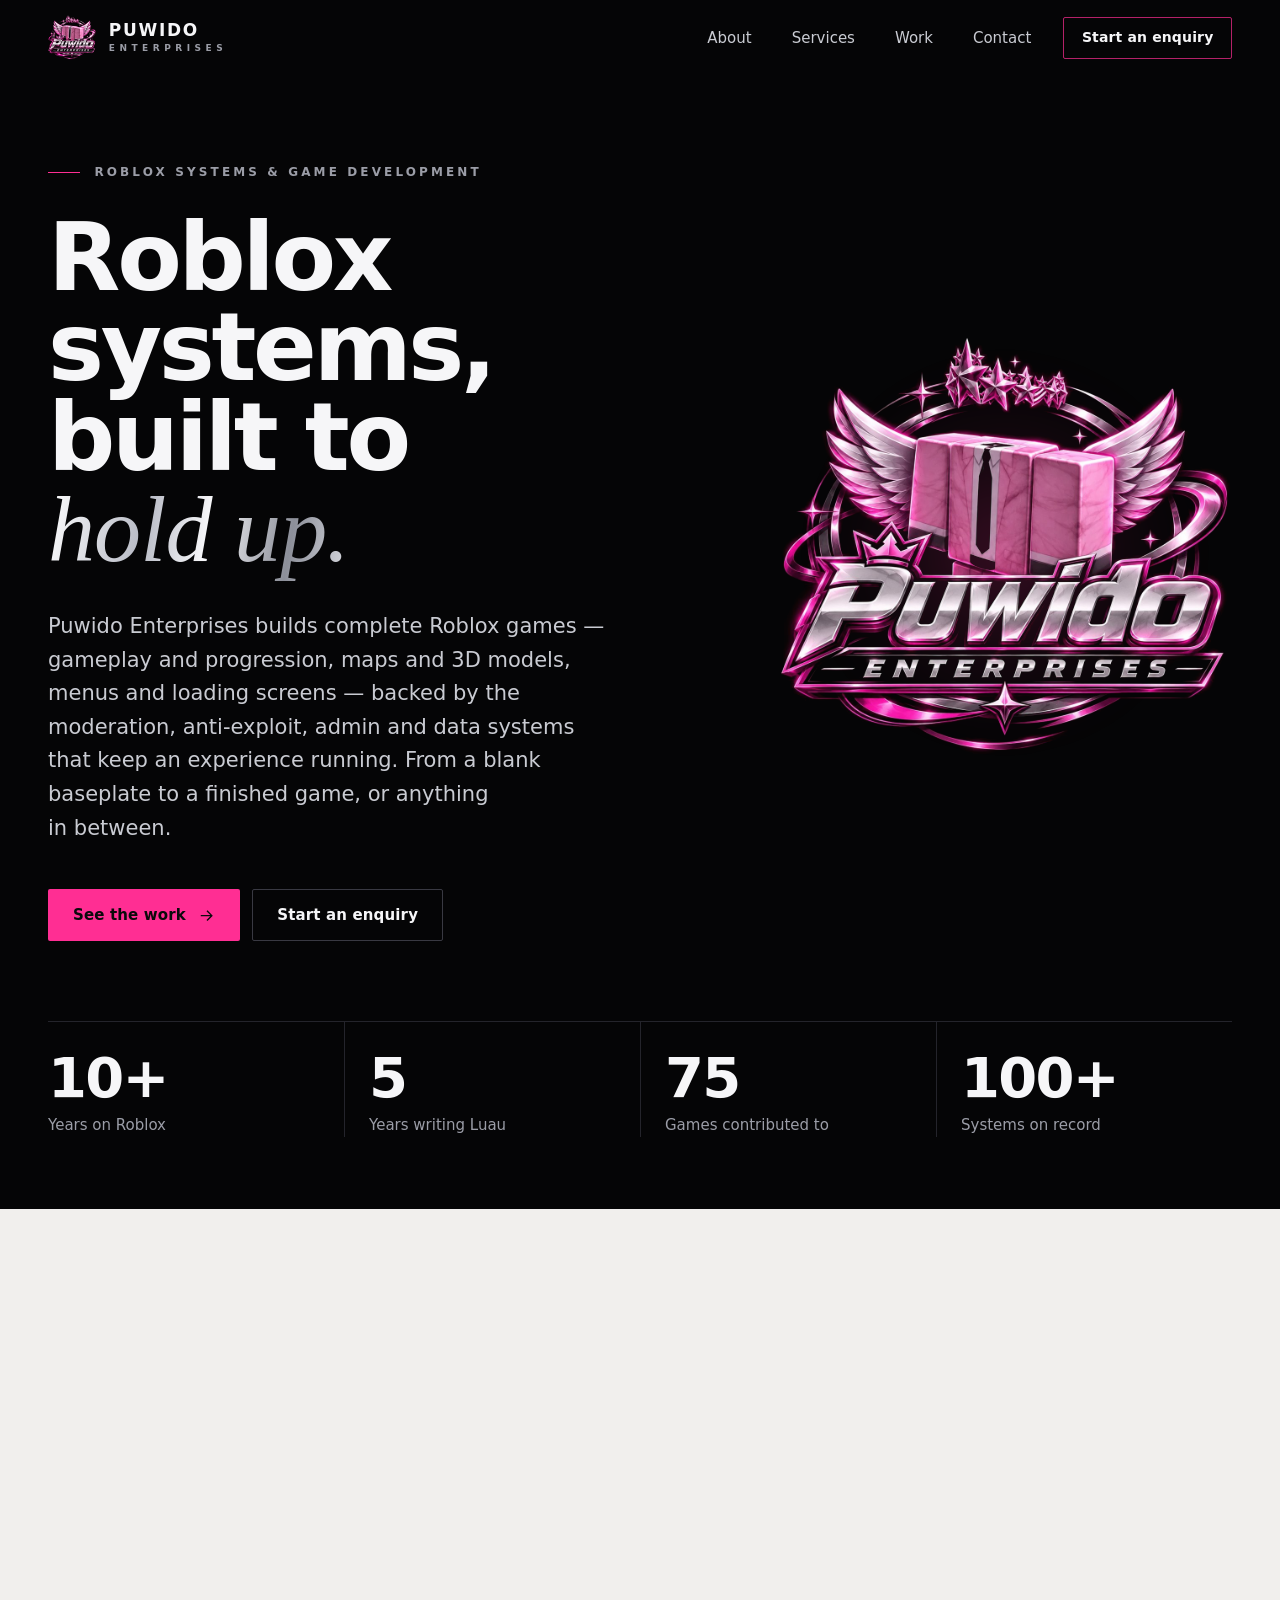
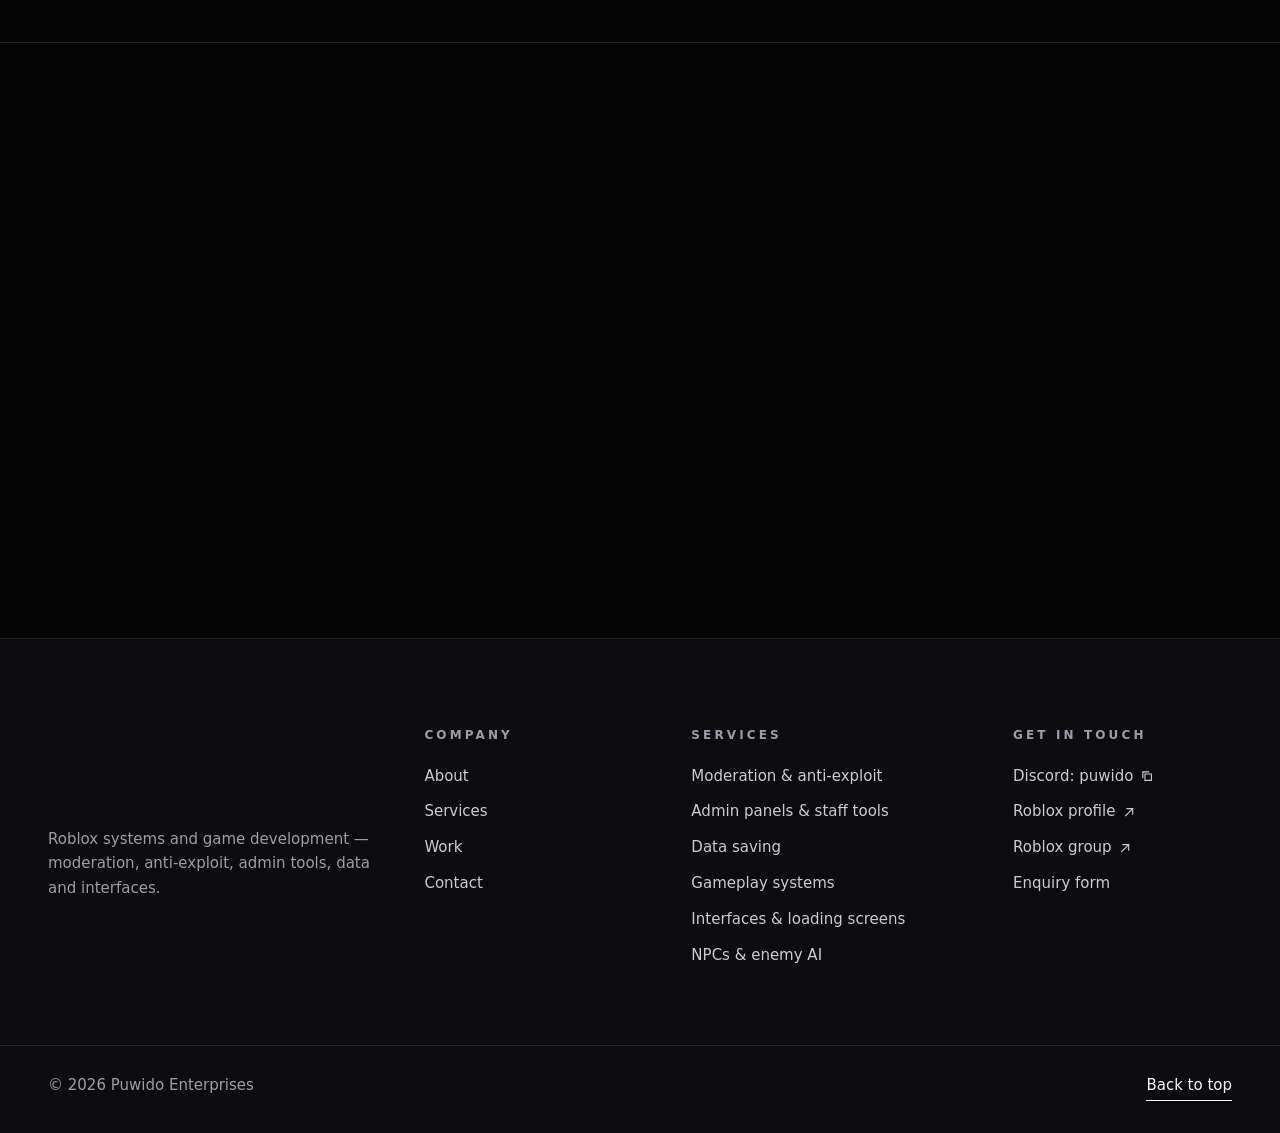
==== commit 7a6ccc07: "Add reviews section with first testimonial" ====
--- a/index.html
+++ b/index.html
@@ -1 +1 @@
-<!DOCTYPE html><html lang="en-GB"><head><meta charset="utf-8"><meta content="width=device-width,initial-scale=1" name="viewport"><meta content="default-src &#39;self&#39;; script-src &#39;self&#39;; style-src &#39;self&#39; https://fonts.googleapis.com; font-src https://fonts.gstatic.com; img-src &#39;self&#39; data:; media-src &#39;self&#39;; connect-src &#39;self&#39;; form-action &#39;self&#39;; base-uri &#39;self&#39;; object-src &#39;none&#39;" http-equiv="Content-Security-Policy"><meta content="strict-origin-when-cross-origin" name="referrer"><title>Puwido Enterprises — Roblox systems &amp; game development</title><meta content="Puwido Enterprises builds Roblox systems that hold up: moderation and anti-exploit protection, admin tools, data saving, gameplay systems and interfaces." name="description"><link href="https://puwidoenterprises.com/" rel="canonical"><meta content="#050506" name="theme-color"><meta content="dark" name="color-scheme"><meta content="website" property="og:type"><meta content="Puwido Enterprises" property="og:site_name"><meta content="Puwido Enterprises — Roblox systems &amp; game development" property="og:title"><meta content="Puwido Enterprises builds Roblox systems that hold up: moderation and anti-exploit protection, admin tools, data saving, gameplay systems and interfaces." property="og:description"><meta content="https://puwidoenterprises.com/assets/img/brand/og-image.jpg" property="og:image"><meta content="1200" property="og:image:width"><meta content="630" property="og:image:height"><meta content="The Puwido Enterprises emblem" property="og:image:alt"><meta content="https://puwidoenterprises.com/" property="og:url"><meta content="summary_large_image" name="twitter:card"><link href="assets/img/icons/icon-32.png" rel="icon" sizes="32x32" type="image/png"><link href="assets/img/icons/icon-180.png" rel="apple-touch-icon"><link href="https://fonts.googleapis.com" rel="preconnect"><link href="https://fonts.gstatic.com" rel="preconnect" crossorigin><link href="https://fonts.googleapis.com/css2?family=Archivo:wdth,wght@62..125,300..800&amp;family=Instrument+Serif:ital@0;1&amp;display=swap" rel="stylesheet"><link href="assets/css/site.css?v=dd7b6a416d" rel="stylesheet"><script type="application/ld+json">{"@context":"https://schema.org","@type":"Organization","name":"Puwido Enterprises","description":"Roblox systems & game development","logo":"https://puwidoenterprises.com/assets/img/brand/emblem-560.jpg","url":"https://puwidoenterprises.com/","sameAs":["https://www.roblox.com/users/171575142/profile"]}</script></head><body class="page-home" id="top"><a href="#main" class="skip-link">Skip to content</a><header class="site-header" data-header><div class="site-header__inner"><a href="index.html" class="brand" aria-label="Puwido Enterprises — home"><img alt="" height="48" src="assets/img/brand/emblem-96.png" width="48" class="brand__mark"> <span class="brand__word" aria-hidden="true"><span class="brand__name">Puwido</span> <span class="brand__sub">Enterprises</span></span></a><nav aria-label="Main" class="primary-nav"><ul class="primary-nav__list"><li><a href="about.html">About</a></li><li><a href="services.html">Services</a></li><li><a href="work.html">Work</a></li><li><a href="contact.html">Contact</a></li></ul></nav><a href="contact.html" class="btn btn--outline btn--sm site-header__cta">Start an enquiry</a> <button class="menu-toggle" type="button" aria-controls="mobile-menu" aria-expanded="false" data-menu-toggle><span class="menu-toggle__label" data-menu-label>Menu</span> <span class="menu-toggle__bars" aria-hidden="true"><span></span><span></span></span></button></div><div class="mobile-menu" data-menu hidden id="mobile-menu"><nav aria-label="Mobile"><ol class="mobile-menu__list"><li><a href="index.html" aria-current="page"><span>01</span>Home</a></li><li><a href="about.html"><span>02</span>About</a></li><li><a href="services.html"><span>03</span>Services</a></li><li><a href="work.html"><span>04</span>Work</a></li><li><a href="contact.html"><span>05</span>Contact</a></li></ol></nav><div class="mobile-menu__foot"><p class="label">Discord</p><button class="copy-chip" type="button" data-copy="puwido" data-copy-label="Discord username copied"><span>puwido</span><svg aria-hidden="true" class="icon" focusable="false" viewBox="0 0 20 20"><path d="M7 7h9v9H7zM4 13V4h9" fill="none" stroke="currentColor" stroke-width="1.6"/></svg></button></div></div></header><main id="main" tabindex="-1"><section aria-labelledby="hero-title" class="hero"><div class="wrap hero__grid"><div class="hero__copy"><p class="eyebrow">Roblox systems &amp; game development</p><h1 class="hero__title" id="hero-title">Roblox systems, built to <em>hold&nbsp;up.</em></h1><p class="hero__lede">Puwido Enterprises builds complete Roblox games — gameplay and progression, maps and 3D models, menus and loading screens — backed by the moderation, anti-exploit, admin and data systems that keep an experience running. From a blank baseplate to a finished game, or anything in between.</p><div class="hero__actions"><a href="work.html" class="btn btn--primary">See the work <svg aria-hidden="true" class="icon" focusable="false" viewBox="0 0 20 20"><path d="M4 10h11M11 5l5 5-5 5" fill="none" stroke="currentColor" stroke-width="1.6" stroke-linecap="square"/></svg></a><a href="contact.html" class="btn btn--quiet">Start an enquiry</a></div></div><figure class="hero__emblem"><img alt="Puwido Enterprises emblem: a pink Roblox suit with silver wings beneath a crown of stars" height="560" src="assets/img/brand/emblem-560.jpg" width="560" fetchpriority="high" sizes="(min-width: 900px) 44vw, 86vw" srcset="assets/img/brand/emblem-560.jpg 560w, assets/img/brand/emblem-1080.jpg 1080w"></figure></div><div class="wrap hero__facts"><dl class="facts"><div class="facts__item"><dt>Years on Roblox</dt><dd>10+</dd></div><div class="facts__item"><dt>Years writing Luau</dt><dd>5</dd></div><div class="facts__item"><dt>Games contributed to</dt><dd>75</dd></div><div class="facts__item"><dt>Systems on record</dt><dd>100+</dd></div></dl></div></section><section aria-labelledby="approach-title" class="approach"><div class="wrap approach__grid"><p class="eyebrow eyebrow--dark" data-reveal>Approach</p><h2 class="approach__statement" id="approach-title" data-reveal>Every request is checked on the server. Every setting lives in one config file. Every name says <em>exactly</em> what it does.</h2><div class="approach__notes" data-reveal><p>That is the standard the work is held to: code the next developer can pick up without guessing, and systems an exploiter can’t talk their way around.</p><p>Most of it runs on the server, out of sight. The result shows up as games that stay fair, progress that doesn’t vanish, and staff who can act without editing a line of code.</p><a href="about.html" class="text-link text-link--dark">More about Puwido Enterprises <svg aria-hidden="true" class="icon" focusable="false" viewBox="0 0 20 20"><path d="M4 10h11M11 5l5 5-5 5" fill="none" stroke="currentColor" stroke-width="1.6" stroke-linecap="square"/></svg></a></div></div></section><section aria-labelledby="services-title" class="section services-overview"><div class="wrap"><header class="section-head" data-reveal><p class="eyebrow">Services</p><h2 class="section-title" id="services-title">Six disciplines, <em>one standard.</em></h2><a href="services.html" class="text-link section-head__link">All services <svg aria-hidden="true" class="icon" focusable="false" viewBox="0 0 20 20"><path d="M4 10h11M11 5l5 5-5 5" fill="none" stroke="currentColor" stroke-width="1.6" stroke-linecap="square"/></svg></a></header><ol class="service-index"><li class="service-row" data-reveal><a href="services.html#moderation" class="service-row__link"><span class="service-row__num">01</span> <span class="service-row__title">Moderation &amp; anti-exploit</span> <span class="service-row__text">Server-side systems that detect abuse, enforce your rules and keep a record of every action taken.</span> <span class="service-row__arrow"><svg aria-hidden="true" class="icon" focusable="false" viewBox="0 0 20 20"><path d="M4 10h11M11 5l5 5-5 5" fill="none" stroke="currentColor" stroke-width="1.6" stroke-linecap="square"/></svg></span></a></li><li class="service-row" data-reveal><a href="services.html#admin" class="service-row__link"><span class="service-row__num">02</span> <span class="service-row__title">Admin panels &amp; staff tools</span> <span class="service-row__text">Panels only your admins receive, with every action verified on the server.</span> <span class="service-row__arrow"><svg aria-hidden="true" class="icon" focusable="false" viewBox="0 0 20 20"><path d="M4 10h11M11 5l5 5-5 5" fill="none" stroke="currentColor" stroke-width="1.6" stroke-linecap="square"/></svg></span></a></li><li class="service-row" data-reveal><a href="services.html#data" class="service-row__link"><span class="service-row__num">03</span> <span class="service-row__title">Data saving</span> <span class="service-row__text">DataStores built so player progress doesn’t go missing.</span> <span class="service-row__arrow"><svg aria-hidden="true" class="icon" focusable="false" viewBox="0 0 20 20"><path d="M4 10h11M11 5l5 5-5 5" fill="none" stroke="currentColor" stroke-width="1.6" stroke-linecap="square"/></svg></span></a></li><li class="service-row" data-reveal><a href="services.html#gameplay" class="service-row__link"><span class="service-row__num">04</span> <span class="service-row__title">Gameplay systems</span> <span class="service-row__text">Combat, rounds, inventories, shops and quests, written as modules you can reuse.</span> <span class="service-row__arrow"><svg aria-hidden="true" class="icon" focusable="false" viewBox="0 0 20 20"><path d="M4 10h11M11 5l5 5-5 5" fill="none" stroke="currentColor" stroke-width="1.6" stroke-linecap="square"/></svg></span></a></li><li class="service-row" data-reveal><a href="services.html#interface" class="service-row__link"><span class="service-row__num">05</span> <span class="service-row__title">Interfaces &amp; loading screens</span> <span class="service-row__text">Menus, HUDs, shops and loading screens that work on PC, mobile and console.</span> <span class="service-row__arrow"><svg aria-hidden="true" class="icon" focusable="false" viewBox="0 0 20 20"><path d="M4 10h11M11 5l5 5-5 5" fill="none" stroke="currentColor" stroke-width="1.6" stroke-linecap="square"/></svg></span></a></li><li class="service-row" data-reveal><a href="services.html#npcs" class="service-row__link"><span class="service-row__num">06</span> <span class="service-row__title">NPCs &amp; enemy AI</span> <span class="service-row__text">Enemies that use pathfinding and state machines, up to full boss fights.</span> <span class="service-row__arrow"><svg aria-hidden="true" class="icon" focusable="false" viewBox="0 0 20 20"><path d="M4 10h11M11 5l5 5-5 5" fill="none" stroke="currentColor" stroke-width="1.6" stroke-linecap="square"/></svg></span></a></li></ol></div></section><section aria-labelledby="work-title" class="section selected-work"><div class="wrap"><header class="section-head" data-reveal><p class="eyebrow">Selected work</p><h2 class="section-title" id="work-title">Games the work <em>runs in.</em></h2><a href="work.html" class="text-link section-head__link">View all work <svg aria-hidden="true" class="icon" focusable="false" viewBox="0 0 20 20"><path d="M4 10h11M11 5l5 5-5 5" fill="none" stroke="currentColor" stroke-width="1.6" stroke-linecap="square"/></svg></a></header><ul class="feature-grid"><li class="feature-grid__item feature-grid__item--lead" data-reveal><a href="work.html#wreck-it" class="work-tile"><span class="work-tile__media"><img alt="" height="432" src="assets/img/work/wreck-it.jpg" width="767" loading="lazy" decoding="async"></span><span class="work-tile__meta"><span class="work-tile__type">Simulator · Incremental</span> <span class="work-tile__title">Wreck It! <svg aria-hidden="true" class="icon" focusable="false" viewBox="0 0 20 20"><path d="M4 10h11M11 5l5 5-5 5" fill="none" stroke="currentColor" stroke-width="1.6" stroke-linecap="square"/></svg></span></span></a></li><li class="feature-grid__item" data-reveal><a href="work.html#plastering-simulator" class="work-tile"><span class="work-tile__media"><img alt="" height="432" src="assets/img/work/plastering.jpg" width="648" loading="lazy" decoding="async"></span><span class="work-tile__meta"><span class="work-tile__type">Simulator · Job simulator</span> <span class="work-tile__title">Plastering Simulator <svg aria-hidden="true" class="icon" focusable="false" viewBox="0 0 20 20"><path d="M4 10h11M11 5l5 5-5 5" fill="none" stroke="currentColor" stroke-width="1.6" stroke-linecap="square"/></svg></span></span></a></li><li class="feature-grid__item" data-reveal><a href="work.html#balloon-simulator" class="work-tile"><span class="work-tile__media"><img alt="" height="432" src="assets/img/work/balloon.jpg" width="648" loading="lazy" decoding="async"></span><span class="work-tile__meta"><span class="work-tile__type">Simulator · Incremental</span> <span class="work-tile__title">+1 Balloon Simulator <svg aria-hidden="true" class="icon" focusable="false" viewBox="0 0 20 20"><path d="M4 10h11M11 5l5 5-5 5" fill="none" stroke="currentColor" stroke-width="1.6" stroke-linecap="square"/></svg></span></span></a></li><li class="feature-grid__item" data-reveal><a href="work.html#steal-a-robloxian" class="work-tile"><span class="work-tile__media"><img alt="" height="432" src="assets/img/work/steal-a-robloxian.jpg" width="739" loading="lazy" decoding="async"></span><span class="work-tile__meta"><span class="work-tile__type">Simulator · Tycoon</span> <span class="work-tile__title">Steal a Robloxian <svg aria-hidden="true" class="icon" focusable="false" viewBox="0 0 20 20"><path d="M4 10h11M11 5l5 5-5 5" fill="none" stroke="currentColor" stroke-width="1.6" stroke-linecap="square"/></svg></span></span></a></li></ul></div></section><section aria-labelledby="spotlight-title" class="section spotlight"><div class="wrap spotlight__grid"><div class="spotlight__media" data-reveal><div class="frame"><video controls playsinline preload="metadata" src="assets/video/custom-loading-screen.mp4#t=1"><a href="assets/video/custom-loading-screen.mp4">Download the Custom Loading Screen recording</a></video></div><p class="caption">Custom Loading Screen — recorded in Roblox.</p></div><div class="spotlight__copy" data-reveal><p class="eyebrow">Systems on record</p><h2 class="section-title" id="spotlight-title">Recorded in Roblox, <em>not mocked up.</em></h2><p>Each system is captured running in a live experience, with a written breakdown of what it does and how it’s secured.</p><ol class="system-links"><li><a href="work.html#warden"><span class="system-links__num">01</span><span class="system-links__title">Warden — Anti-Cheat</span><span class="system-links__cat">Anti-cheat</span></a></li><li><a href="work.html#anti-injection"><span class="system-links__num">02</span><span class="system-links__title">Anti-Injection System</span><span class="system-links__cat">Security</span></a></li><li><a href="work.html#anti-ageplayer"><span class="system-links__num">03</span><span class="system-links__title">Anti-Ageplayer System</span><span class="system-links__cat">Moderation</span></a></li><li><a href="work.html#anti-nsfw"><span class="system-links__num">04</span><span class="system-links__title">Anti-NSFW System</span><span class="system-links__cat">Moderation</span></a></li><li><a href="work.html#avatar-loading-screen"><span class="system-links__num">05</span><span class="system-links__title">Avatar Loading Screen</span><span class="system-links__cat">Interface</span></a></li><li><a href="work.html#custom-loading-screen"><span class="system-links__num">06</span><span class="system-links__title">Custom Loading Screen</span><span class="system-links__cat">Interface</span></a></li></ol></div></div></section><section aria-labelledby="cta-title" class="cta"><div class="wrap cta__grid"><h2 class="cta__title" id="cta-title" data-reveal>Have a project that needs to <em>hold up?</em></h2><div class="cta__side" data-reveal><p>Share the game, what it needs built and when you need it. Enquiries are answered on Discord.</p><div class="cta__actions"><a href="contact.html" class="btn btn--primary">Start an enquiry <svg aria-hidden="true" class="icon" focusable="false" viewBox="0 0 20 20"><path d="M4 10h11M11 5l5 5-5 5" fill="none" stroke="currentColor" stroke-width="1.6" stroke-linecap="square"/></svg></a><button class="btn btn--quiet" type="button" data-copy="puwido" data-copy-label="Discord username copied">Copy Discord username <svg aria-hidden="true" class="icon" focusable="false" viewBox="0 0 20 20"><path d="M7 7h9v9H7zM4 13V4h9" fill="none" stroke="currentColor" stroke-width="1.6"/></svg></button></div></div></div></section></main><footer class="site-footer"><div class="wrap site-footer__grid"><div class="site-footer__brand"><img alt="Puwido Enterprises" height="80" src="assets/img/brand/emblem-160.png" width="80" loading="lazy"><p>Roblox systems and game development — moderation, anti-exploit, admin tools, data and interfaces.</p></div><nav aria-label="Company" class="site-footer__col"><h2 class="label">Company</h2><ul><li><a href="about.html">About</a></li><li><a href="services.html">Services</a></li><li><a href="work.html">Work</a></li><li><a href="contact.html">Contact</a></li></ul></nav><nav aria-label="Services" class="site-footer__col"><h2 class="label">Services</h2><ul><li><a href="services.html#moderation">Moderation &amp; anti-exploit</a></li><li><a href="services.html#admin">Admin panels &amp; staff tools</a></li><li><a href="services.html#data">Data saving</a></li><li><a href="services.html#gameplay">Gameplay systems</a></li><li><a href="services.html#interface">Interfaces &amp; loading screens</a></li><li><a href="services.html#npcs">NPCs &amp; enemy AI</a></li></ul></nav><div class="site-footer__col"><h2 class="label">Get in touch</h2><ul><li><button class="footer-copy" type="button" data-copy="puwido" data-copy-label="Discord username copied">Discord: puwido <svg aria-hidden="true" class="icon" focusable="false" viewBox="0 0 20 20"><path d="M7 7h9v9H7zM4 13V4h9" fill="none" stroke="currentColor" stroke-width="1.6"/></svg></button></li><li><a href="https://www.roblox.com/users/171575142/profile" rel="noopener noreferrer" target="_blank">Roblox profile <svg aria-hidden="true" class="icon" focusable="false" viewBox="0 0 20 20"><path d="M7 5h8v8M15 5 5 15" fill="none" stroke="currentColor" stroke-width="1.6" stroke-linecap="square"/></svg><span class="visually-hidden">(opens in a new tab)</span></a></li><li><a href="https://www.roblox.com/communities/980905645/Puwido-Enterprises" rel="noopener noreferrer" target="_blank">Roblox group <svg aria-hidden="true" class="icon" focusable="false" viewBox="0 0 20 20"><path d="M7 5h8v8M15 5 5 15" fill="none" stroke="currentColor" stroke-width="1.6" stroke-linecap="square"/></svg><span class="visually-hidden">(opens in a new tab)</span></a></li><li><a href="contact.html">Enquiry form</a></li></ul></div></div><div class="wrap site-footer__base"><p>&copy; 2026 Puwido Enterprises</p><a href="#top" class="text-link" data-to-top>Back to top</a></div></footer><div class="toast" aria-live="polite" data-toast role="status"></div><script defer src="assets/js/site.js?v=fc47179cba"></script></body></html>+<!DOCTYPE html><html lang="en-GB"><head><meta charset="utf-8"><meta content="width=device-width,initial-scale=1" name="viewport"><meta content="default-src &#39;self&#39;; script-src &#39;self&#39;; style-src &#39;self&#39; https://fonts.googleapis.com; font-src https://fonts.gstatic.com; img-src &#39;self&#39; data:; media-src &#39;self&#39;; connect-src &#39;self&#39; https://puwido-contact.puwido.workers.dev; form-action &#39;self&#39; https://puwido-contact.puwido.workers.dev; base-uri &#39;self&#39;; object-src &#39;none&#39;" http-equiv="Content-Security-Policy"><meta content="strict-origin-when-cross-origin" name="referrer"><title>Puwido Enterprises — Roblox systems &amp; game development</title><meta content="Puwido Enterprises builds Roblox systems that hold up: moderation and anti-exploit protection, admin tools, data saving, gameplay systems and interfaces." name="description"><link href="https://puwidoenterprises.com/" rel="canonical"><meta content="#050506" name="theme-color"><meta content="dark" name="color-scheme"><meta content="website" property="og:type"><meta content="Puwido Enterprises" property="og:site_name"><meta content="Puwido Enterprises — Roblox systems &amp; game development" property="og:title"><meta content="Puwido Enterprises builds Roblox systems that hold up: moderation and anti-exploit protection, admin tools, data saving, gameplay systems and interfaces." property="og:description"><meta content="https://puwidoenterprises.com/assets/img/brand/og-image.jpg" property="og:image"><meta content="1200" property="og:image:width"><meta content="630" property="og:image:height"><meta content="The Puwido Enterprises emblem" property="og:image:alt"><meta content="https://puwidoenterprises.com/" property="og:url"><meta content="summary_large_image" name="twitter:card"><link href="assets/img/icons/icon-32.png" rel="icon" sizes="32x32" type="image/png"><link href="assets/img/icons/icon-180.png" rel="apple-touch-icon"><link href="https://fonts.googleapis.com" rel="preconnect"><link href="https://fonts.gstatic.com" rel="preconnect" crossorigin><link href="https://fonts.googleapis.com/css2?family=Archivo:wdth,wght@62..125,300..800&amp;family=Instrument+Serif:ital@0;1&amp;display=swap" rel="stylesheet"><link href="assets/css/site.css?v=3f4dbfd4f3" rel="stylesheet"><script type="application/ld+json">{"@context":"https://schema.org","@type":"Organization","name":"Puwido Enterprises","description":"Roblox systems & game development","logo":"https://puwidoenterprises.com/assets/img/brand/emblem-560.jpg","url":"https://puwidoenterprises.com/","sameAs":["https://www.roblox.com/users/171575142/profile"]}</script></head><body class="page-home" id="top"><a href="#main" class="skip-link">Skip to content</a><header class="site-header" data-header><div class="site-header__inner"><a href="index.html" class="brand" aria-label="Puwido Enterprises — home"><img alt="" height="48" src="assets/img/brand/emblem-96.png" width="48" class="brand__mark"> <span class="brand__word" aria-hidden="true"><span class="brand__name">Puwido</span> <span class="brand__sub">Enterprises</span></span></a><nav aria-label="Main" class="primary-nav"><ul class="primary-nav__list"><li><a href="about.html">About</a></li><li><a href="services.html">Services</a></li><li><a href="work.html">Work</a></li><li><a href="contact.html">Contact</a></li></ul></nav><a href="contact.html" class="btn btn--outline btn--sm site-header__cta">Start an enquiry</a> <button class="menu-toggle" type="button" aria-controls="mobile-menu" aria-expanded="false" data-menu-toggle><span class="menu-toggle__label" data-menu-label>Menu</span> <span class="menu-toggle__bars" aria-hidden="true"><span></span><span></span></span></button></div><div class="mobile-menu" data-menu hidden id="mobile-menu"><nav aria-label="Mobile"><ol class="mobile-menu__list"><li><a href="index.html" aria-current="page"><span>01</span>Home</a></li><li><a href="about.html"><span>02</span>About</a></li><li><a href="services.html"><span>03</span>Services</a></li><li><a href="work.html"><span>04</span>Work</a></li><li><a href="contact.html"><span>05</span>Contact</a></li></ol></nav><div class="mobile-menu__foot"><p class="label">Discord</p><button class="copy-chip" type="button" data-copy="puwido" data-copy-label="Discord username copied"><span>puwido</span><svg aria-hidden="true" class="icon" focusable="false" viewBox="0 0 20 20"><path d="M7 7h9v9H7zM4 13V4h9" fill="none" stroke="currentColor" stroke-width="1.6"/></svg></button></div></div></header><main id="main" tabindex="-1"><section aria-labelledby="hero-title" class="hero"><div class="wrap hero__grid"><div class="hero__copy"><p class="eyebrow">Roblox systems &amp; game development</p><h1 class="hero__title" id="hero-title">Roblox systems, built to <em>hold&nbsp;up.</em></h1><p class="hero__lede">Puwido Enterprises builds complete Roblox games — gameplay and progression, maps and 3D models, menus and loading screens — backed by the moderation, anti-exploit, admin and data systems that keep an experience running. From a blank baseplate to a finished game, or anything in between.</p><div class="hero__actions"><a href="work.html" class="btn btn--primary">See the work <svg aria-hidden="true" class="icon" focusable="false" viewBox="0 0 20 20"><path d="M4 10h11M11 5l5 5-5 5" fill="none" stroke="currentColor" stroke-width="1.6" stroke-linecap="square"/></svg></a><a href="contact.html" class="btn btn--quiet">Start an enquiry</a></div></div><figure class="hero__emblem"><img alt="Puwido Enterprises emblem: a pink Roblox suit with silver wings beneath a crown of stars" height="560" src="assets/img/brand/emblem-560.jpg" width="560" fetchpriority="high" sizes="(min-width: 900px) 44vw, 86vw" srcset="assets/img/brand/emblem-560.jpg 560w, assets/img/brand/emblem-1080.jpg 1080w"></figure></div><div class="wrap hero__facts"><dl class="facts"><div class="facts__item"><dt>Years on Roblox</dt><dd>10+</dd></div><div class="facts__item"><dt>Years writing Luau</dt><dd>5</dd></div><div class="facts__item"><dt>Games contributed to</dt><dd>75</dd></div><div class="facts__item"><dt>Systems on record</dt><dd>100+</dd></div></dl></div></section><section aria-labelledby="approach-title" class="approach"><div class="wrap approach__grid"><p class="eyebrow eyebrow--dark" data-reveal>Approach</p><h2 class="approach__statement" id="approach-title" data-reveal>Every request is checked on the server. Every setting lives in one config file. Every name says <em>exactly</em> what it does.</h2><div class="approach__notes" data-reveal><p>That is the standard the work is held to: code the next developer can pick up without guessing, and systems an exploiter can’t talk their way around.</p><p>Most of it runs on the server, out of sight. The result shows up as games that stay fair, progress that doesn’t vanish, and staff who can act without editing a line of code.</p><a href="about.html" class="text-link text-link--dark">More about Puwido Enterprises <svg aria-hidden="true" class="icon" focusable="false" viewBox="0 0 20 20"><path d="M4 10h11M11 5l5 5-5 5" fill="none" stroke="currentColor" stroke-width="1.6" stroke-linecap="square"/></svg></a></div></div></section><section aria-labelledby="services-title" class="section services-overview"><div class="wrap"><header class="section-head" data-reveal><p class="eyebrow">Services</p><h2 class="section-title" id="services-title">Six disciplines, <em>one standard.</em></h2><a href="services.html" class="text-link section-head__link">All services <svg aria-hidden="true" class="icon" focusable="false" viewBox="0 0 20 20"><path d="M4 10h11M11 5l5 5-5 5" fill="none" stroke="currentColor" stroke-width="1.6" stroke-linecap="square"/></svg></a></header><ol class="service-index"><li class="service-row" data-reveal><a href="services.html#moderation" class="service-row__link"><span class="service-row__num">01</span> <span class="service-row__title">Moderation &amp; anti-exploit</span> <span class="service-row__text">Server-side systems that detect abuse, enforce your rules and keep a record of every action taken.</span> <span class="service-row__arrow"><svg aria-hidden="true" class="icon" focusable="false" viewBox="0 0 20 20"><path d="M4 10h11M11 5l5 5-5 5" fill="none" stroke="currentColor" stroke-width="1.6" stroke-linecap="square"/></svg></span></a></li><li class="service-row" data-reveal><a href="services.html#admin" class="service-row__link"><span class="service-row__num">02</span> <span class="service-row__title">Admin panels &amp; staff tools</span> <span class="service-row__text">Panels only your admins receive, with every action verified on the server.</span> <span class="service-row__arrow"><svg aria-hidden="true" class="icon" focusable="false" viewBox="0 0 20 20"><path d="M4 10h11M11 5l5 5-5 5" fill="none" stroke="currentColor" stroke-width="1.6" stroke-linecap="square"/></svg></span></a></li><li class="service-row" data-reveal><a href="services.html#data" class="service-row__link"><span class="service-row__num">03</span> <span class="service-row__title">Data saving</span> <span class="service-row__text">DataStores built so player progress doesn’t go missing.</span> <span class="service-row__arrow"><svg aria-hidden="true" class="icon" focusable="false" viewBox="0 0 20 20"><path d="M4 10h11M11 5l5 5-5 5" fill="none" stroke="currentColor" stroke-width="1.6" stroke-linecap="square"/></svg></span></a></li><li class="service-row" data-reveal><a href="services.html#gameplay" class="service-row__link"><span class="service-row__num">04</span> <span class="service-row__title">Gameplay systems</span> <span class="service-row__text">Combat, rounds, inventories, shops and quests, written as modules you can reuse.</span> <span class="service-row__arrow"><svg aria-hidden="true" class="icon" focusable="false" viewBox="0 0 20 20"><path d="M4 10h11M11 5l5 5-5 5" fill="none" stroke="currentColor" stroke-width="1.6" stroke-linecap="square"/></svg></span></a></li><li class="service-row" data-reveal><a href="services.html#interface" class="service-row__link"><span class="service-row__num">05</span> <span class="service-row__title">Interfaces &amp; loading screens</span> <span class="service-row__text">Menus, HUDs, shops and loading screens that work on PC, mobile and console.</span> <span class="service-row__arrow"><svg aria-hidden="true" class="icon" focusable="false" viewBox="0 0 20 20"><path d="M4 10h11M11 5l5 5-5 5" fill="none" stroke="currentColor" stroke-width="1.6" stroke-linecap="square"/></svg></span></a></li><li class="service-row" data-reveal><a href="services.html#npcs" class="service-row__link"><span class="service-row__num">06</span> <span class="service-row__title">NPCs &amp; enemy AI</span> <span class="service-row__text">Enemies that use pathfinding and state machines, up to full boss fights.</span> <span class="service-row__arrow"><svg aria-hidden="true" class="icon" focusable="false" viewBox="0 0 20 20"><path d="M4 10h11M11 5l5 5-5 5" fill="none" stroke="currentColor" stroke-width="1.6" stroke-linecap="square"/></svg></span></a></li></ol></div></section><section aria-labelledby="work-title" class="section selected-work"><div class="wrap"><header class="section-head" data-reveal><p class="eyebrow">Selected work</p><h2 class="section-title" id="work-title">Games the work <em>runs in.</em></h2><a href="work.html" class="text-link section-head__link">View all work <svg aria-hidden="true" class="icon" focusable="false" viewBox="0 0 20 20"><path d="M4 10h11M11 5l5 5-5 5" fill="none" stroke="currentColor" stroke-width="1.6" stroke-linecap="square"/></svg></a></header><ul class="feature-grid"><li class="feature-grid__item feature-grid__item--lead" data-reveal><a href="work.html#wreck-it" class="work-tile"><span class="work-tile__media"><img alt="" height="432" src="assets/img/work/wreck-it.jpg" width="767" loading="lazy" decoding="async"></span><span class="work-tile__meta"><span class="work-tile__type">Simulator · Incremental</span> <span class="work-tile__title">Wreck It! <svg aria-hidden="true" class="icon" focusable="false" viewBox="0 0 20 20"><path d="M4 10h11M11 5l5 5-5 5" fill="none" stroke="currentColor" stroke-width="1.6" stroke-linecap="square"/></svg></span></span></a></li><li class="feature-grid__item" data-reveal><a href="work.html#plastering-simulator" class="work-tile"><span class="work-tile__media"><img alt="" height="432" src="assets/img/work/plastering.jpg" width="648" loading="lazy" decoding="async"></span><span class="work-tile__meta"><span class="work-tile__type">Simulator · Job simulator</span> <span class="work-tile__title">Plastering Simulator <svg aria-hidden="true" class="icon" focusable="false" viewBox="0 0 20 20"><path d="M4 10h11M11 5l5 5-5 5" fill="none" stroke="currentColor" stroke-width="1.6" stroke-linecap="square"/></svg></span></span></a></li><li class="feature-grid__item" data-reveal><a href="work.html#balloon-simulator" class="work-tile"><span class="work-tile__media"><img alt="" height="432" src="assets/img/work/balloon.jpg" width="648" loading="lazy" decoding="async"></span><span class="work-tile__meta"><span class="work-tile__type">Simulator · Incremental</span> <span class="work-tile__title">+1 Balloon Simulator <svg aria-hidden="true" class="icon" focusable="false" viewBox="0 0 20 20"><path d="M4 10h11M11 5l5 5-5 5" fill="none" stroke="currentColor" stroke-width="1.6" stroke-linecap="square"/></svg></span></span></a></li><li class="feature-grid__item" data-reveal><a href="work.html#steal-a-robloxian" class="work-tile"><span class="work-tile__media"><img alt="" height="432" src="assets/img/work/steal-a-robloxian.jpg" width="739" loading="lazy" decoding="async"></span><span class="work-tile__meta"><span class="work-tile__type">Simulator · Tycoon</span> <span class="work-tile__title">Steal a Robloxian <svg aria-hidden="true" class="icon" focusable="false" viewBox="0 0 20 20"><path d="M4 10h11M11 5l5 5-5 5" fill="none" stroke="currentColor" stroke-width="1.6" stroke-linecap="square"/></svg></span></span></a></li></ul></div></section><section aria-labelledby="spotlight-title" class="section spotlight"><div class="wrap spotlight__grid"><div class="spotlight__media" data-reveal><div class="frame"><video controls playsinline preload="metadata" src="assets/video/custom-loading-screen.mp4#t=1"><a href="assets/video/custom-loading-screen.mp4">Download the Custom Loading Screen recording</a></video></div><p class="caption">Custom Loading Screen — recorded in Roblox.</p></div><div class="spotlight__copy" data-reveal><p class="eyebrow">Systems on record</p><h2 class="section-title" id="spotlight-title">Recorded in Roblox, <em>not mocked up.</em></h2><p>Each system is captured running in a live experience, with a written breakdown of what it does and how it’s secured.</p><ol class="system-links"><li><a href="work.html#warden"><span class="system-links__num">01</span><span class="system-links__title">Warden — Anti-Cheat</span><span class="system-links__cat">Anti-cheat</span></a></li><li><a href="work.html#anti-injection"><span class="system-links__num">02</span><span class="system-links__title">Anti-Injection System</span><span class="system-links__cat">Security</span></a></li><li><a href="work.html#anti-ageplayer"><span class="system-links__num">03</span><span class="system-links__title">Anti-Ageplayer System</span><span class="system-links__cat">Moderation</span></a></li><li><a href="work.html#anti-nsfw"><span class="system-links__num">04</span><span class="system-links__title">Anti-NSFW System</span><span class="system-links__cat">Moderation</span></a></li><li><a href="work.html#avatar-loading-screen"><span class="system-links__num">05</span><span class="system-links__title">Avatar Loading Screen</span><span class="system-links__cat">Interface</span></a></li><li><a href="work.html#custom-loading-screen"><span class="system-links__num">06</span><span class="system-links__title">Custom Loading Screen</span><span class="system-links__cat">Interface</span></a></li></ol></div></div></section><section aria-labelledby="reviews-title" class="section reviews"><div class="wrap"><header class="section-head section-head--stacked" data-reveal><p class="eyebrow">Reviews</p><h2 class="section-title" id="reviews-title">What people <em>say.</em></h2></header><ul class="review-list"><li class="review" data-reveal><div class="review__stars" role="img" aria-label="5 out of 5"><svg aria-hidden="true" class="star" focusable="false" viewBox="0 0 24 24"><path d="M12 17.27 18.18 21l-1.64-7.03L22 9.24l-7.19-.61L12 2 9.19 8.63 2 9.24l5.46 4.73L5.82 21z" fill="currentColor"/></svg><svg aria-hidden="true" class="star" focusable="false" viewBox="0 0 24 24"><path d="M12 17.27 18.18 21l-1.64-7.03L22 9.24l-7.19-.61L12 2 9.19 8.63 2 9.24l5.46 4.73L5.82 21z" fill="currentColor"/></svg><svg aria-hidden="true" class="star" focusable="false" viewBox="0 0 24 24"><path d="M12 17.27 18.18 21l-1.64-7.03L22 9.24l-7.19-.61L12 2 9.19 8.63 2 9.24l5.46 4.73L5.82 21z" fill="currentColor"/></svg><svg aria-hidden="true" class="star" focusable="false" viewBox="0 0 24 24"><path d="M12 17.27 18.18 21l-1.64-7.03L22 9.24l-7.19-.61L12 2 9.19 8.63 2 9.24l5.46 4.73L5.82 21z" fill="currentColor"/></svg><svg aria-hidden="true" class="star" focusable="false" viewBox="0 0 24 24"><path d="M12 17.27 18.18 21l-1.64-7.03L22 9.24l-7.19-.61L12 2 9.19 8.63 2 9.24l5.46 4.73L5.82 21z" fill="currentColor"/></svg></div><blockquote class="review__quote">Puwido is a good dev — he made a tip jar and donation board for me. Both look sick.</blockquote><p class="review__author"><span aria-hidden="true">&mdash;</span> WOLF</p></li></ul></div></section><section aria-labelledby="cta-title" class="cta"><div class="wrap cta__grid"><h2 class="cta__title" id="cta-title" data-reveal>Have a project that needs to <em>hold up?</em></h2><div class="cta__side" data-reveal><p>Share the game, what it needs built and when you need it. Enquiries are answered on Discord.</p><div class="cta__actions"><a href="contact.html" class="btn btn--primary">Start an enquiry <svg aria-hidden="true" class="icon" focusable="false" viewBox="0 0 20 20"><path d="M4 10h11M11 5l5 5-5 5" fill="none" stroke="currentColor" stroke-width="1.6" stroke-linecap="square"/></svg></a><button class="btn btn--quiet" type="button" data-copy="puwido" data-copy-label="Discord username copied">Copy Discord username <svg aria-hidden="true" class="icon" focusable="false" viewBox="0 0 20 20"><path d="M7 7h9v9H7zM4 13V4h9" fill="none" stroke="currentColor" stroke-width="1.6"/></svg></button></div></div></div></section></main><footer class="site-footer"><div class="wrap site-footer__grid"><div class="site-footer__brand"><img alt="Puwido Enterprises" height="80" src="assets/img/brand/emblem-160.png" width="80" loading="lazy"><p>Roblox systems and game development — moderation, anti-exploit, admin tools, data and interfaces.</p></div><nav aria-label="Company" class="site-footer__col"><h2 class="label">Company</h2><ul><li><a href="about.html">About</a></li><li><a href="services.html">Services</a></li><li><a href="work.html">Work</a></li><li><a href="contact.html">Contact</a></li></ul></nav><nav aria-label="Services" class="site-footer__col"><h2 class="label">Services</h2><ul><li><a href="services.html#moderation">Moderation &amp; anti-exploit</a></li><li><a href="services.html#admin">Admin panels &amp; staff tools</a></li><li><a href="services.html#data">Data saving</a></li><li><a href="services.html#gameplay">Gameplay systems</a></li><li><a href="services.html#interface">Interfaces &amp; loading screens</a></li><li><a href="services.html#npcs">NPCs &amp; enemy AI</a></li></ul></nav><div class="site-footer__col"><h2 class="label">Get in touch</h2><ul><li><button class="footer-copy" type="button" data-copy="puwido" data-copy-label="Discord username copied">Discord: puwido <svg aria-hidden="true" class="icon" focusable="false" viewBox="0 0 20 20"><path d="M7 7h9v9H7zM4 13V4h9" fill="none" stroke="currentColor" stroke-width="1.6"/></svg></button></li><li><a href="https://www.roblox.com/users/171575142/profile" rel="noopener noreferrer" target="_blank">Roblox profile <svg aria-hidden="true" class="icon" focusable="false" viewBox="0 0 20 20"><path d="M7 5h8v8M15 5 5 15" fill="none" stroke="currentColor" stroke-width="1.6" stroke-linecap="square"/></svg><span class="visually-hidden">(opens in a new tab)</span></a></li><li><a href="https://www.roblox.com/communities/980905645/Puwido-Enterprises" rel="noopener noreferrer" target="_blank">Roblox group <svg aria-hidden="true" class="icon" focusable="false" viewBox="0 0 20 20"><path d="M7 5h8v8M15 5 5 15" fill="none" stroke="currentColor" stroke-width="1.6" stroke-linecap="square"/></svg><span class="visually-hidden">(opens in a new tab)</span></a></li><li><a href="contact.html">Enquiry form</a></li></ul></div></div><div class="wrap site-footer__base"><p>&copy; 2026 Puwido Enterprises</p><a href="#top" class="text-link" data-to-top>Back to top</a></div></footer><div class="toast" role="status" aria-live="polite" data-toast></div><script defer src="assets/js/site.js?v=8e048a7903"></script></body></html>
--- a/assets/css/site.css
+++ b/assets/css/site.css
@@ -1 +1 @@
-@keyframes hiring-pulse{70%{box-shadow:0 0 0 .55rem transparent}to{box-shadow:0 0 0 0 transparent}}@keyframes lightbox-in{0%{opacity:0;transform:translateY(12px)}}:root{--black:#050506;--ink:#0c0c0f;--ink-2:#141419;--line:#24242b;--line-2:#393942;--silver:#c9cbd2;--muted:#9b9da7;--white:#f6f6f8;--pink:#ff2e93;--pink-hi:#ff6cb5;--pink-ink:#c00f6b;--paper:#f1efed;--paper-ink:#111113;--paper-muted:#56565d;--danger:#ff8f8f;--chrome:linear-gradient(100deg, #ffffff 0%, #b8bbc5 32%, #f7f7f9 52%, #8c8f99 78%, #e2e3e8 100%);--f-sans:'Archivo', ui-sans-serif, system-ui, -apple-system, 'Segoe UI', Roboto, sans-serif;--f-serif:'Instrument Serif', 'Iowan Old Style', Georgia, serif;--fs-display:clamp(2.75rem, 1.4rem + 5.6vw, 6.4rem);--fs-h1:clamp(2.5rem, 1.5rem + 4.4vw, 5.25rem);--fs-h2:clamp(2rem, 1.35rem + 2.6vw, 3.5rem);--fs-h3:clamp(1.3rem, 1.1rem + 0.8vw, 1.75rem);--fs-lead:clamp(1.125rem, 1.05rem + 0.35vw, 1.3125rem);--fs-body:1.0625rem;--fs-small:0.9375rem;--fs-label:0.75rem;--wrap:1320px;--gutter:clamp(1rem, 4vw, 3rem);--section:clamp(5rem, 3rem + 7vw, 9.5rem);--header-h:76px;--ease:cubic-bezier(0.2, 0.7, 0.2, 1);--radius:2px}@media (max-width:640px){:root{--header-h:66px}}*,::after,::before{box-sizing:border-box}html{-webkit-text-size-adjust:100%;text-size-adjust:100%;color-scheme:dark;scroll-padding-top:calc(var(--header-h) + 1.5rem)}@media (prefers-reduced-motion:no-preference){html{scroll-behavior:smooth}}body,p{margin:0}body{min-height:100vh;background:var(--black);color:var(--silver);font-family:var(--f-sans);font-size:var(--fs-body);line-height:1.65;font-stretch:100%;-webkit-font-smoothing:antialiased;-moz-osx-font-smoothing:grayscale;text-rendering:optimizeLegibility;overflow-x:clip}body.menu-open{overflow:hidden}h1,h2,h3,h4{margin:0;color:var(--white);font-weight:620;font-stretch:108%;line-height:1.02;letter-spacing:-.028em;text-wrap:balance}h1 em,h2 em,h3 em{font-family:var(--f-serif);font-style:italic;font-weight:400;font-stretch:normal;letter-spacing:-.01em;padding-right:.06em;background:var(--chrome);-webkit-background-clip:text;background-clip:text;color:transparent}p{text-wrap:pretty}ol,ul{margin:0;padding:0;list-style:none}img,video{display:block;max-width:100%;height:auto}a{color:inherit;text-decoration:none}button,input,select,textarea{font:inherit;color:inherit}button{cursor:pointer}::selection{background:var(--pink);color:#000}:focus-visible{outline:2px solid var(--pink);outline-offset:3px}main:focus{outline:0}.visually-hidden{position:absolute!important;width:1px;height:1px;padding:0;margin:-1px;overflow:hidden;clip:rect(0 0 0 0);white-space:nowrap;border:0}.skip-link{position:fixed;top:.75rem;left:.75rem;z-index:100;padding:.75rem 1rem;background:var(--white);color:#000;font-weight:600;transform:translateY(-200%);transition:transform .2s var(--ease)}.skip-link:focus{transform:none}.icon{width:1.15em;height:1.15em;flex:none}.wrap{width:100%;max-width:var(--wrap);margin-inline:auto;padding-inline:var(--gutter)}.section{padding-block:var(--section)}.section--tight{padding-block:clamp(3rem,6vw,5rem) var(--section)}.eyebrow,.label{font-size:var(--fs-label);font-weight:600;font-stretch:125%;letter-spacing:.26em;line-height:1.4;text-transform:uppercase;color:var(--muted)}.eyebrow{display:flex;align-items:center;gap:.9rem}.eyebrow::before{content:"";width:2rem;height:1px;background:var(--pink)}.eyebrow--dark{color:var(--paper-muted)}.eyebrow--dark::before{background:var(--pink-ink)}.section-title{font-size:var(--fs-h2)}.section-head{display:grid;grid-template-columns:minmax(0,1fr) auto;align-items:end;gap:1.25rem 3rem;margin-bottom:clamp(2.5rem,5vw,4.5rem)}.section-head .eyebrow{grid-column:1/-1}.section-head__link{justify-self:end}.section-head__note{max-width:22rem;color:var(--muted);font-size:var(--fs-small)}.section-head--stacked{grid-template-columns:1fr}@media (max-width:760px){.section-head{grid-template-columns:1fr}.section-head__link{justify-self:start}}.page-head{padding-top:calc(var(--header-h) + clamp(4rem,10vw,8.5rem));padding-bottom:clamp(3.5rem,7vw,6.5rem);border-bottom:1px solid var(--line)}.page-head--compact{padding-bottom:clamp(2.5rem,5vw,4rem)}.page-head__grid{display:grid;grid-template-columns:minmax(0,1fr) minmax(0,27rem);gap:1.75rem 4rem}.page-head__grid>.eyebrow,.page-title{grid-column:1/-1}.page-title{max-width:15ch;font-size:var(--fs-h1)}.page-head__lede{grid-column:2;margin-top:1rem;font-size:var(--fs-lead);line-height:1.55}.jump-links{grid-column:2;display:flex;gap:2rem}@media (max-width:860px){.page-head__grid{grid-template-columns:1fr}.jump-links,.page-head__lede{grid-column:1;margin-top:0}}.ticks li{position:relative;padding:.85rem 0 .85rem 1.75rem;border-top:1px solid var(--line);line-height:1.5}.primary-nav__list a::after,.ticks li::before{content:"";position:absolute;left:0;height:1px;background:var(--pink)}.ticks li::before{top:calc(.85rem + .72em);width:.75rem}.prose p+p{margin-top:1.25rem}.js [data-reveal]{opacity:0;transform:translateY(18px);transition:opacity .9s var(--ease),transform .9s var(--ease)}.js [data-reveal].is-revealed{opacity:1;transform:none}@media (prefers-reduced-motion:reduce){.js [data-reveal]{opacity:1;transform:none;transition:none}*,::after,::before{transition-duration:.01ms!important;animation-duration:.01ms!important}}.btn{display:inline-flex;align-items:center;justify-content:center;gap:.75rem;min-height:3.25rem;padding:0 1.5rem;border:1px solid transparent;border-radius:var(--radius);background:0 0;font-size:.9375rem;font-weight:600;letter-spacing:.01em;line-height:1.2;white-space:nowrap;transition:background-color .25s var(--ease),border-color .25s var(--ease),color .25s var(--ease)}.btn .icon,.menu-toggle__bars span{transition:transform .3s var(--ease)}.btn:hover .icon,.text-link:hover .icon{transform:translateX(3px)}.btn--primary{background:var(--pink);color:#0a0a0b}.btn--primary:hover{background:var(--pink-hi)}.btn--outline{border-color:rgba(255,46,147,.7);color:var(--white)}.btn--outline:hover,.btn--outline[aria-current]{background:var(--pink);border-color:var(--pink);color:#0a0a0b}.btn--ghost,.btn--quiet{border-color:var(--line-2);color:var(--white)}.btn--ghost:hover,.btn--quiet:hover{border-color:var(--silver)}.btn--sm{min-height:2.625rem;padding:0 1.1rem;font-size:.875rem}.primary-nav__list a,.text-link{font-weight:500;transition:color .2s var(--ease)}.text-link{display:inline-flex;align-items:center;gap:.45rem;padding:.2rem 0;border:0;background:linear-gradient(currentColor,currentColor) left bottom/100% 1px no-repeat;color:var(--white);font-size:inherit}.text-link:hover{color:var(--pink-hi)}.text-link .icon{width:1em;height:1em;transition:transform .3s var(--ease)}.text-link--dark{color:var(--paper-ink)}.text-link--dark:hover{color:var(--pink-ink)}.copy-chip,.icon-btn{border:1px solid var(--line-2);border-radius:var(--radius);color:var(--white);transition:border-color .2s var(--ease)}.icon-btn{display:inline-grid;place-items:center;width:2.75rem;height:2.75rem;background:0 0}.copy-chip:hover,.icon-btn:hover{border-color:var(--pink)}.copy-chip{display:inline-flex;align-items:center;gap:.75rem;padding:.65rem .95rem;background:var(--ink);font-weight:600;letter-spacing:.02em}.copy-chip .icon,.tags li{color:var(--muted)}.copy-chip--large{font-size:1.25rem;padding:.85rem 1.15rem}.tags{display:flex;flex-wrap:wrap;gap:.5rem}.tags li{padding:.3rem .65rem;border:1px solid var(--line-2);font-size:.6875rem;font-weight:600;font-stretch:115%;letter-spacing:.14em;text-transform:uppercase}.site-header{position:fixed;inset:0 0 auto;z-index:50;height:var(--header-h);border-bottom:1px solid transparent;transition:background-color .35s var(--ease),border-color .35s var(--ease)}.menu-open .site-header,.site-header.is-scrolled{background:rgba(5,5,6,.86);border-color:var(--line);-webkit-backdrop-filter:blur(14px) saturate(140%);backdrop-filter:blur(14px) saturate(140%)}.menu-open .site-header{background:var(--black);-webkit-backdrop-filter:none;backdrop-filter:none}.site-header__inner{display:flex;align-items:center;gap:2rem;height:100%;max-width:var(--wrap);margin-inline:auto;padding-inline:var(--gutter)}.brand{display:inline-flex;align-items:center;gap:.8rem;margin-right:auto}.brand__mark{width:48px;height:48px}.brand__word{display:flex;flex-direction:column;line-height:1}.brand__name,.brand__sub{color:var(--white);font-size:1.0625rem;font-weight:800;font-stretch:125%;letter-spacing:.1em;text-transform:uppercase}.brand__sub{margin-top:.35rem;color:var(--muted);font-size:.5625rem;font-weight:600;letter-spacing:.5em}.primary-nav__list{display:flex;gap:2.5rem}.primary-nav__list a{position:relative;padding:.5rem 0;color:var(--silver);font-size:.9375rem}.primary-nav__list a::after{right:0;bottom:.1rem;transform:scaleX(0);transform-origin:left;transition:transform .35s var(--ease)}.menu-toggle,.primary-nav__list a:hover,.primary-nav__list a[aria-current]{color:var(--white)}.primary-nav__list a:hover::after,.primary-nav__list a[aria-current]::after,.service-row__link:hover::before{transform:scaleX(1)}.menu-toggle{display:none;align-items:center;gap:.75rem;min-height:2.75rem;padding:0 .25rem 0 .75rem;border:0;background:0 0;font-size:.8125rem;font-weight:600;font-stretch:125%;letter-spacing:.18em;text-transform:uppercase}.menu-toggle__bars{display:grid;gap:6px;width:22px}.menu-toggle__bars span{display:block;height:1.5px;background:currentColor}.menu-toggle[aria-expanded=true] .menu-toggle__bars span:first-child{transform:translateY(3.75px) rotate(45deg)}.menu-toggle[aria-expanded=true] .menu-toggle__bars span:last-child{transform:translateY(-3.75px) rotate(-45deg)}.mobile-menu{position:fixed;inset:var(--header-h)0 0;display:flex;flex-direction:column;justify-content:space-between;gap:2rem;padding:1.5rem var(--gutter) 2rem;overflow-y:auto;background:var(--black)}.mobile-menu[hidden]{display:none}.mobile-menu__list a{display:flex;align-items:baseline;gap:1rem;padding:.9rem 0;border-bottom:1px solid var(--line);color:var(--white);font-size:clamp(1.75rem,8vw,2.5rem);font-weight:600;font-stretch:110%;letter-spacing:-.02em;line-height:1.1}.mobile-menu__list a span{min-width:1.75rem;color:var(--muted);font-size:.75rem;font-weight:500;letter-spacing:.1em}.mobile-menu__list a[aria-current] span,.service-row__link:hover .service-row__arrow,.service-row__link:hover .service-row__num{color:var(--pink)}.mobile-menu__foot{display:grid;justify-items:start;gap:.75rem}@media (max-width:960px){.primary-nav,.site-header__cta{display:none}.menu-toggle{display:inline-flex}}@media (max-width:400px){.menu-toggle__label{display:none}}.site-footer{border-top:1px solid var(--line);background:var(--ink);padding-top:clamp(3.5rem,7vw,5.5rem);font-size:var(--fs-small)}.site-footer__grid{display:grid;grid-template-columns:1.5fr 1fr 1.25fr 1fr;gap:3rem}.site-footer__brand img{width:80px;height:80px}.site-footer__brand p{max-width:22rem;margin-top:1.25rem;color:var(--muted)}.site-footer__col .label{margin-bottom:1.25rem}.site-footer__col li+li{margin-top:.7rem}.footer-copy,.site-footer__col a{display:inline-flex;align-items:center;gap:.4rem;padding:0;border:0;background:0 0;color:var(--silver);text-align:left;transition:color .2s var(--ease)}.footer-copy:hover,.site-footer__col a:hover,.system-links a:hover .system-links__title{color:var(--pink-hi)}.footer-copy .icon,.site-footer__col .icon{width:.95em;height:.95em}.site-footer__base{display:flex;justify-content:space-between;align-items:center;gap:1rem;margin-top:clamp(3rem,6vw,5rem);padding-top:1.5rem;padding-bottom:2rem;border-top:1px solid var(--line);color:var(--muted)}@media (max-width:960px){.site-footer__grid{grid-template-columns:1fr 1fr}.site-footer__brand{grid-column:1/-1}}@media (max-width:520px){.site-footer__grid{grid-template-columns:1fr}}.toast{position:fixed;left:50%;bottom:1.5rem;z-index:90;padding:.8rem 1.15rem;background:var(--white);color:#0a0a0b;font-size:.875rem;font-weight:600;opacity:0;transform:translate(-50%,1rem);pointer-events:none;transition:opacity .3s var(--ease),transform .3s var(--ease)}.toast.is-visible{opacity:1;transform:translate(-50%,0)}.cta{padding-block:var(--section);border-top:1px solid var(--line)}.cta__grid{display:grid;grid-template-columns:minmax(0,1.35fr) minmax(0,1fr);align-items:end;gap:2.5rem 5rem}.cta__title{font-size:clamp(2.5rem,1.4rem + 4.6vw,5.5rem);line-height:.98}.cta__side p{max-width:26rem;color:var(--muted)}.cta__actions{display:flex;flex-wrap:wrap;gap:.75rem;margin-top:1.75rem}@media (max-width:860px){.cta__grid{grid-template-columns:1fr}}.hero{position:relative;padding-top:calc(var(--header-h) + clamp(2.5rem,7vw,5.5rem));padding-bottom:clamp(3rem,6vw,4.5rem);overflow:hidden}.hero__grid{display:grid;grid-template-columns:minmax(0,1.2fr) minmax(0,.8fr);align-items:center;gap:2rem 3rem}.hero__title{max-width:11.5ch;font-size:var(--fs-display);line-height:.96;letter-spacing:-.035em}.hero__lede{max-width:35rem;margin-top:clamp(1.5rem,3vw,2.25rem);font-size:var(--fs-lead);line-height:1.6}.hero__actions{display:flex;flex-wrap:wrap;gap:.75rem;margin-top:clamp(2rem,4vw,2.75rem)}.hero__copy .eyebrow{margin-bottom:clamp(1.5rem,3vw,2rem)}.hero__emblem{position:relative;margin:0}.hero__emblem::before{content:"";position:absolute;inset:8%;border-radius:50%;background:radial-gradient(closest-side,rgba(255,46,147,.2),rgba(255,46,147,.05) 60%,transparent);filter:blur(20px)}.hero__emblem img{position:relative;width:100%;max-width:560px;margin-inline:auto;mix-blend-mode:lighten}.hero__facts{margin-top:clamp(3rem,7vw,5rem)}.facts{display:grid;grid-template-columns:repeat(4,minmax(0,1fr));margin:0;border-top:1px solid var(--line)}.facts__item{display:flex;flex-direction:column-reverse;justify-content:flex-end;gap:.4rem;padding:1.75rem 1.5rem 0;border-left:1px solid var(--line)}.facts__item:first-child{padding-left:0;border-left:0}.facts dd{margin:0;color:var(--white);font-size:clamp(2.25rem,1.6rem + 2.4vw,3.5rem);font-weight:600;font-stretch:112%;letter-spacing:-.03em;line-height:1;font-variant-numeric:tabular-nums}.facts dt{color:var(--muted);font-size:var(--fs-small)}@media (max-width:900px){.hero__grid{grid-template-columns:1fr}.hero__emblem{order:-1;width:min(62vw,300px);margin-inline:auto}.facts{grid-template-columns:repeat(2,minmax(0,1fr))}.facts__item:nth-child(3){padding-left:0;border-left:0}.facts__item:nth-child(n+3){margin-top:1.75rem}}.approach{padding-block:var(--section);background:var(--paper);color:var(--paper-muted)}.approach__grid{display:grid;grid-template-columns:repeat(12,minmax(0,1fr));gap:2rem 1.5rem}.approach .eyebrow{grid-column:1/4;align-self:start;margin-top:.9rem}.approach__statement{grid-column:4/-1;color:var(--paper-ink);font-size:clamp(1.75rem,1.1rem + 2.5vw,3.25rem);font-weight:500;font-stretch:100%;line-height:1.1;letter-spacing:-.025em}.approach__statement em{background:0 0;color:var(--pink-ink)}.approach__notes{grid-column:4/-1;display:grid;grid-template-columns:repeat(2,minmax(0,1fr));gap:1.5rem 2.5rem;margin-top:clamp(1rem,3vw,2.5rem);padding-top:2rem;border-top:1px solid rgba(17,17,19,.16)}.approach__notes .text-link{grid-column:1/-1;justify-self:start}@media (max-width:860px){.approach .eyebrow,.approach__notes,.approach__statement{grid-column:1/-1}.approach .eyebrow{margin-top:0}.approach__notes{grid-template-columns:1fr}}.service-index{border-bottom:1px solid var(--line)}.service-row__link{position:relative;display:grid;grid-template-columns:4.5rem minmax(0,1.05fr) minmax(0,1fr) 2rem;align-items:baseline;gap:1rem 2rem;padding:2rem 0;border-top:1px solid var(--line)}.service-row__link::before{content:"";position:absolute;left:0;right:0;top:-1px;height:1px;background:var(--pink);transform:scaleX(0);transform-origin:left;transition:transform .6s var(--ease)}.service-row__num{color:var(--muted);font-size:.8125rem;letter-spacing:.12em;font-variant-numeric:tabular-nums;transition:color .3s var(--ease)}.service-row__title{color:var(--white);font-size:clamp(1.375rem,1.1rem + 1.1vw,2.125rem);font-weight:600;font-stretch:108%;letter-spacing:-.025em;line-height:1.1;transition:transform .45s var(--ease)}.service-row__text{color:var(--muted)}.service-row__arrow{align-self:center;justify-self:end;color:var(--muted);transition:color .3s var(--ease),transform .45s var(--ease)}.service-row__link:hover .service-row__title{transform:translateX(.5rem)}.service-row__link:hover .service-row__arrow{transform:translateX(4px)}@media (max-width:760px){.service-row__link{grid-template-columns:2.5rem minmax(0,1fr) 1.5rem;gap:.6rem 1rem;padding:1.6rem 0}.service-row__text{grid-column:2;grid-row:2;font-size:var(--fs-small)}.service-row__arrow{grid-column:3;grid-row:1}}.feature-grid{display:grid;grid-template-columns:repeat(12,minmax(0,1fr));gap:clamp(2.5rem,5vw,4rem) clamp(1rem,2.5vw,2rem)}.feature-grid__item:nth-child(1){grid-column:1/8}.feature-grid__item:nth-child(2){grid-column:8/-1;align-self:end}.feature-grid__item:nth-child(3){grid-column:1/6}.feature-grid__item:nth-child(4){grid-column:6/-1;margin-top:clamp(0rem,6vw,5rem)}.work-tile{display:block}.work-tile__media{display:block;aspect-ratio:16/10;overflow:hidden;background:var(--ink)}.work-tile__media img{width:100%;height:100%;object-fit:cover;transition:transform 1s var(--ease),filter .6s var(--ease);filter:saturate(.92)}.work-tile:hover .work-tile__media img{transform:scale(1.035);filter:saturate(1.05)}.work-tile__meta{display:grid;gap:.4rem;margin-top:1.1rem}.work-tile__type{color:var(--muted);font-size:var(--fs-label);font-weight:600;font-stretch:120%;letter-spacing:.2em;text-transform:uppercase}.work-tile__title{display:inline-flex;align-items:center;gap:.6rem;color:var(--white);font-size:clamp(1.25rem,1.1rem + .6vw,1.625rem);font-weight:600;font-stretch:106%;letter-spacing:-.02em}.work-tile__title .icon{color:var(--pink);opacity:0;transform:translateX(-6px);transition:opacity .3s var(--ease),transform .4s var(--ease)}.work-tile:focus-visible .work-tile__title .icon,.work-tile:hover .work-tile__title .icon{opacity:1;transform:none}@media (max-width:760px){.feature-grid__item:nth-child(n){grid-column:1/-1;margin-top:0}}.spotlight{background:var(--ink);border-block:1px solid var(--line)}.spotlight__grid{display:grid;grid-template-columns:minmax(0,1.3fr) minmax(0,1fr);align-items:center;gap:3rem clamp(2.5rem,6vw,6rem)}.frame,.story__card img{border:1px solid var(--line-2)}.frame{background:#000}.frame video,.viewer__video video{width:100%;aspect-ratio:16/9;object-fit:contain;background:#000}.caption{margin-top:.85rem;color:var(--muted);font-size:.8125rem}.spotlight__copy .section-title{margin-top:1.25rem}.spotlight__copy>p{margin-top:1.25rem;color:var(--muted)}.system-links{margin-top:2rem;border-top:1px solid var(--line-2)}.system-links a{display:grid;grid-template-columns:2.5rem minmax(0,1fr) auto;align-items:baseline;gap:1rem;padding:1rem 0;border-bottom:1px solid var(--line)}.system-links__num{color:var(--muted);font-size:.8125rem;letter-spacing:.1em}.system-links__title{color:var(--white);font-weight:500;transition:color .2s var(--ease)}.system-links__cat{color:var(--muted);font-size:.6875rem;font-weight:600;font-stretch:120%;letter-spacing:.18em;text-transform:uppercase}@media (max-width:960px){.spotlight__grid{grid-template-columns:1fr}.spotlight__media{order:2}}.story__grid{display:grid;grid-template-columns:minmax(0,4fr) minmax(0,8fr);align-items:start;gap:3rem clamp(3rem,7vw,7rem)}.story__card{position:sticky;top:calc(var(--header-h) + 2rem);display:grid;justify-items:start;gap:1.25rem;padding:1.5rem;border:1px solid var(--line);background:var(--ink)}.story__card img{width:96px;height:96px;background:var(--ink-2)}.story__name{color:var(--white);font-size:1.375rem;font-weight:600;font-stretch:108%;letter-spacing:-.02em}.story__role{color:var(--muted);font-size:var(--fs-small)}.story__body .label{margin-bottom:1.5rem}.prose{max-width:44rem;line-height:1.75}.prose__lead{color:var(--white);font-size:clamp(1.375rem,1.15rem + .9vw,1.875rem);line-height:1.35;letter-spacing:-.015em}.prose .prose__lead+p{margin-top:2rem}@media (max-width:860px){.story__grid{grid-template-columns:1fr}.story__card{position:static;grid-template-columns:auto 1fr;align-items:center}.story__card img{width:72px;height:72px}.story__card .text-link{grid-column:1/-1}}.principles{background:var(--ink);border-block:1px solid var(--line)}.principles__list{display:grid;grid-template-columns:repeat(3,minmax(0,1fr));gap:clamp(2.5rem,5vw,4rem) clamp(1.5rem,3vw,3rem)}.principles__list li{padding-top:1.5rem;border-top:1px solid var(--line-2)}.principles__list li:first-child{grid-column:span 2}.principles__list li:first-child h3{font-size:clamp(1.75rem,1.3rem + 1.8vw,2.75rem)}.principles__list li:first-child p{max-width:34rem;font-size:var(--fs-lead)}.principles__num{display:block;margin-bottom:1.75rem;color:var(--pink);font-family:var(--f-serif);font-size:2.5rem;font-style:italic;line-height:1}.principles__list h3{font-size:var(--fs-h3);line-height:1.15}.principles__list p{margin-top:.85rem;color:var(--muted)}@media (max-width:960px){.principles__list{grid-template-columns:repeat(2,minmax(0,1fr))}}@media (max-width:600px){.principles__list{grid-template-columns:1fr}.principles__list li:first-child{grid-column:auto}}.toolkit__grid{display:grid;grid-template-columns:minmax(0,5fr) minmax(0,7fr);gap:2.5rem clamp(3rem,7vw,7rem)}.toolkit__grid .section-title{margin-top:1.25rem}.langs{border-top:1px solid var(--line-2)}.langs li{display:flex;justify-content:space-between;align-items:baseline;gap:1.5rem;padding:1.1rem 0;border-bottom:1px solid var(--line)}.langs__name{color:var(--white);font-size:clamp(1.5rem,1.2rem + 1.2vw,2.25rem);font-weight:600;font-stretch:112%;letter-spacing:-.02em;line-height:1.1}.langs__note{color:var(--muted);font-size:var(--fs-small);text-align:right}.toolkit__platform{max-width:36rem;margin-top:2rem;color:var(--muted)}@media (max-width:860px){.toolkit__grid{grid-template-columns:1fr}}.team{border-top:1px solid var(--line)}.team-grid{display:grid;grid-template-columns:repeat(2,minmax(0,1fr));gap:clamp(1.25rem,2.5vw,2rem)}.member{display:grid;align-content:start;gap:1.25rem;padding:clamp(1.5rem,3vw,2.25rem);border:1px solid var(--line);background:var(--ink)}.member__top{display:flex;align-items:center;gap:1rem}.member__avatar{width:64px;height:64px;flex:none;object-fit:cover;background:var(--ink-2);border:1px solid var(--line-2)}.member__avatar--mono{display:grid;place-items:center;color:transparent;font-family:var(--f-sans);font-size:1.75rem;font-weight:800;font-stretch:125%;line-height:1;-webkit-text-stroke:1px var(--silver);background:linear-gradient(var(--line) 1px,transparent 1px)0 0/100% .9rem,var(--ink-2)}.member__name{font-size:1.375rem;font-weight:600;font-stretch:108%;letter-spacing:-.02em;line-height:1.1}.member__role{margin-top:.35rem;color:var(--pink-hi);font-size:var(--fs-small)}.member p:not(.member__role){color:var(--muted);font-size:var(--fs-small);line-height:1.6}.member p:not(.member__role)+p{margin-top:.85rem}.member .text-link{justify-self:start;margin-top:.25rem;font-size:var(--fs-small)}@media (max-width:760px){.team-grid{grid-template-columns:1fr}}.hiring{display:flex;flex-wrap:wrap;align-items:center;justify-content:space-between;gap:1.5rem 2.5rem;margin-top:clamp(1.25rem,2.5vw,2rem);padding:clamp(1.5rem,3vw,2.25rem);border:1px solid var(--line-2);background:radial-gradient(130% 150%at 100%0,rgba(255,46,147,.1),transparent 58%),var(--ink)}.hiring__text{max-width:46rem}.hiring__tag{display:inline-flex;align-items:center;gap:.55rem;color:var(--pink-hi);font-size:var(--fs-label);font-weight:600;font-stretch:125%;letter-spacing:.22em;text-transform:uppercase}.hiring__dot{width:.5rem;height:.5rem;border-radius:50%;background:var(--pink);box-shadow:0 0 0 0 rgba(255,46,147,.5);animation:hiring-pulse 2s var(--ease) infinite}.hiring__title{margin-top:.75rem;font-size:clamp(1.5rem,1.2rem + 1.2vw,2.25rem)}.hiring__text>p:last-child{margin-top:.75rem;color:var(--muted);font-size:var(--fs-small)}.hiring .btn{flex:none}@media (prefers-reduced-motion:reduce){.hiring__dot{animation:none}}.services-layout{display:grid;grid-template-columns:15rem minmax(0,1fr);align-items:start;gap:clamp(3rem,6vw,6rem)}.services-layout>*{min-width:0}.subnav{position:sticky;top:calc(var(--header-h) + 2.5rem);padding-top:clamp(3.5rem,7vw,6rem)}.subnav__label{margin-bottom:1.25rem;color:var(--muted);font-size:var(--fs-label);font-weight:600;font-stretch:125%;letter-spacing:.26em;text-transform:uppercase}.subnav a{position:relative;display:flex;gap:.85rem;padding:.55rem 0 .55rem 1rem;color:var(--muted);font-size:var(--fs-small);line-height:1.35;transition:color .2s var(--ease)}.subnav a::before{content:"";position:absolute;left:0;top:.55rem;bottom:.55rem;width:1px;background:var(--line-2);transition:background-color .2s var(--ease)}.subnav a span{font-size:.75rem;letter-spacing:.08em;padding-top:.1em}.subnav a.is-active,.subnav a:hover{color:var(--white)}.subnav a.is-active::before{background:var(--pink);width:2px}.service{padding-block:clamp(3.5rem,7vw,6rem);border-bottom:1px solid var(--line);scroll-margin-top:var(--header-h)}.service:last-child{border-bottom:0}.service__head{display:flex;align-items:baseline;gap:1.25rem}.service__num{color:var(--pink);font-family:var(--f-serif);font-size:clamp(2rem,1.5rem + 1.5vw,3rem);font-style:italic;line-height:1}.service__title{font-size:clamp(2rem,1.4rem + 2.2vw,3.25rem)}.service__body{max-width:48rem;margin-top:2rem}.service__lede{color:var(--white);font-size:var(--fs-lead);line-height:1.5}.service__body>p+p{margin-top:1rem;color:var(--muted)}.service__body>.label{margin:2.5rem 0 .75rem}.service__body .ticks{display:grid;grid-template-columns:repeat(2,minmax(0,1fr));column-gap:2.5rem;border-bottom:1px solid var(--line)}.service__related{margin-top:2.25rem}.service__related ul{display:flex;flex-wrap:wrap;gap:.75rem 1.75rem;margin-top:.85rem}.service__body>.btn{margin-top:2.5rem;white-space:normal;text-align:left}@media (max-width:960px){.services-layout{grid-template-columns:1fr;gap:0}.subnav{position:sticky;top:var(--header-h);z-index:10;margin-inline:calc(var(--gutter)*-1);padding:0;background:rgba(5,5,6,.94);border-bottom:1px solid var(--line);-webkit-backdrop-filter:blur(12px);backdrop-filter:blur(12px)}.subnav a span,.subnav__label{display:none}.subnav ol{display:flex;gap:1.5rem;padding-inline:var(--gutter);overflow-x:auto;scrollbar-width:none}.subnav ol::-webkit-scrollbar{display:none}.subnav a{padding:1rem 0;white-space:nowrap}.subnav a::before{top:auto;bottom:0;left:0;right:0;width:auto;height:2px;background:0 0}.subnav a.is-active::before{width:auto;background:var(--pink)}.service{scroll-margin-top:calc(var(--header-h) + 3.5rem)}}@media (max-width:640px){.service__body .ticks{grid-template-columns:1fr}}.not-found{display:grid;align-items:center;min-height:88vh;padding-top:var(--header-h)}.not-found__inner{display:grid;justify-items:start;gap:1.5rem}.not-found__code{color:transparent;font-size:clamp(6rem,3rem + 14vw,14rem);font-weight:800;font-stretch:125%;line-height:.8;-webkit-text-stroke:1px var(--line-2)}.filters{display:flex;flex-wrap:wrap;gap:.5rem}.filter{padding:.55rem .95rem;border:1px solid var(--line-2);border-radius:var(--radius);background:0 0;color:var(--silver);font-size:.875rem;font-weight:500;line-height:1.2;transition:background-color .2s var(--ease),border-color .2s var(--ease),color .2s var(--ease)}.filter sup{margin-left:.35rem;color:var(--muted);font-size:.6875rem}.filter:hover{border-color:var(--silver)}.filter[aria-pressed=true]{background:var(--white);border-color:var(--white);color:#0a0a0b}.filter[aria-pressed=true] sup{color:#4a4a50}.game-grid{display:grid;grid-template-columns:repeat(3,minmax(0,1fr));gap:clamp(2.5rem,5vw,3.5rem) clamp(1rem,2.2vw,1.75rem)}.game[hidden]{display:none}.game{scroll-margin-top:calc(var(--header-h) + 2rem)}.game__open{display:block;width:100%;padding:0;border:0;background:0 0;cursor:zoom-in}.game__media{display:block;aspect-ratio:3/2;overflow:hidden;background:var(--ink);border:1px solid var(--line)}.game__media img{width:100%;height:100%;object-fit:cover;filter:saturate(.92);transition:transform 1s var(--ease),filter .6s var(--ease)}.game__open:hover img{transform:scale(1.04);filter:saturate(1.05)}.monogram{display:grid;place-items:center;height:100%;background:linear-gradient(var(--line) 1px,transparent 1px)0 0/100% 2.5rem,var(--ink);color:transparent;font-size:clamp(3rem,2rem + 4vw,5rem);font-weight:800;font-stretch:125%;letter-spacing:.06em;-webkit-text-stroke:1px var(--silver)}.game__meta{margin-top:1.2rem}.game__type{color:var(--muted);font-size:var(--fs-label);font-weight:600;font-stretch:120%;letter-spacing:.2em;text-transform:uppercase}.game__title{margin-top:.5rem;font-size:clamp(1.25rem,1.1rem + .5vw,1.5rem);line-height:1.15}.game__text{margin-top:.6rem;color:var(--muted);font-size:var(--fs-small)}.game__meta .text-link{margin-top:1rem;font-size:var(--fs-small)}@media (max-width:1100px){.game-grid{grid-template-columns:repeat(2,minmax(0,1fr))}}@media (max-width:600px){.game-grid{grid-template-columns:1fr}}.systems{background:var(--ink);border-top:1px solid var(--line)}.viewer{display:grid;grid-template-columns:19rem minmax(0,1fr);align-items:start;gap:clamp(2rem,4vw,4rem);scroll-margin-top:calc(var(--header-h) + 1.5rem)}.viewer__tabs{display:flex;flex-direction:column;border-top:1px solid var(--line-2)}.viewer__tab{position:relative;display:grid;grid-template-columns:2.25rem minmax(0,1fr);gap:.2rem 0;padding:1.1rem .5rem 1.1rem 1rem;border:0;border-bottom:1px solid var(--line);background:0 0;color:var(--muted);text-align:left;transition:color .2s var(--ease),background-color .2s var(--ease)}.viewer__tab::before{content:"";position:absolute;left:0;top:-1px;bottom:-1px;width:2px;background:0 0;transition:background-color .2s var(--ease)}.viewer__tab:hover{color:var(--white)}.viewer__tab[aria-selected=true]{color:var(--white);background:var(--ink-2)}.viewer__tab[aria-selected=true]::before{background:var(--pink)}.viewer__tab-num{grid-row:span 2;font-size:.8125rem;letter-spacing:.08em;padding-top:.15em}.viewer__tab-title{font-weight:600;line-height:1.3}.viewer__tab-cat{color:var(--muted);font-size:.6875rem;font-weight:600;font-stretch:120%;letter-spacing:.18em;text-transform:uppercase}.viewer__panel{position:relative}.viewer__panel:focus-visible{outline-offset:8px}.viewer__panel .anchor{position:absolute;top:calc((var(--header-h) + 1.5rem)*-1)}.viewer__video{border:1px solid var(--line-2);background:#000}.viewer__text{margin-top:2rem}.viewer__title{margin-top:.85rem;font-size:clamp(1.75rem,1.3rem + 1.6vw,2.5rem)}.viewer__text>p:not(.label):not(.viewer__note){max-width:46rem;margin-top:1rem;font-size:var(--fs-lead);line-height:1.55}.viewer__text .ticks{display:grid;grid-template-columns:repeat(2,minmax(0,1fr));column-gap:2.5rem;margin-top:1.75rem;border-bottom:1px solid var(--line);font-size:var(--fs-small)}.viewer__note{max-width:46rem;margin-top:1.5rem;padding-left:1rem;border-left:1px solid var(--pink);color:var(--muted);font-size:var(--fs-small)}@media (max-width:1000px){.viewer{grid-template-columns:1fr}.viewer__tabs{flex-direction:row;overflow-x:auto;border-top:0;border-bottom:1px solid var(--line-2);scrollbar-width:thin;scroll-snap-type:x proximity}.viewer__tab{flex:0 0 auto;min-width:13.5rem;border-bottom:0;border-right:1px solid var(--line);scroll-snap-align:start}.viewer__tab::before{top:auto;left:0;right:0;bottom:0;width:auto;height:2px}}@media (max-width:640px){.viewer__text .ticks{grid-template-columns:1fr}}.lightbox{width:min(1120px,calc(100% - 2rem));max-width:none;max-height:calc(100dvh - 2rem);padding:0;border:1px solid var(--line-2);background:var(--ink);color:var(--silver);overflow:auto}.lightbox::backdrop{background:rgba(0,0,0,.86);-webkit-backdrop-filter:blur(6px);backdrop-filter:blur(6px)}.lightbox[open]{animation:lightbox-in .35s var(--ease)}.lightbox__inner{display:grid;grid-template-columns:minmax(0,1.6fr) minmax(0,1fr)}.lightbox__media{display:grid;place-items:center;min-height:18rem;background:#000}.lightbox__media img{width:100%;max-height:72dvh;object-fit:contain}.lightbox__media .monogram{width:100%;min-height:22rem}.lightbox__meta{display:grid;align-content:start;justify-items:start;gap:1rem;padding:clamp(1.5rem,3vw,2.5rem)}.lightbox__title{font-size:clamp(1.5rem,1.2rem + 1.2vw,2.25rem)}.lightbox__meta .btn{margin-top:.75rem}.lightbox__controls{grid-column:1/-1;display:flex;align-items:center;gap:.5rem;padding:.75rem 1rem;border-top:1px solid var(--line)}.lightbox__count{margin-right:auto;color:var(--muted);font-size:.8125rem;letter-spacing:.1em;font-variant-numeric:tabular-nums}@media (max-width:800px){.lightbox__inner{grid-template-columns:1fr}.lightbox__controls{position:sticky;bottom:0;background:var(--ink)}}.contact__grid{display:grid;grid-template-columns:minmax(0,4fr) minmax(0,7fr);align-items:start;gap:3rem clamp(3rem,7vw,7rem)}.contact__block{display:grid;justify-items:start;gap:1.1rem;padding-top:1.5rem;border-top:1px solid var(--line-2)}.contact__block+.contact__block{margin-top:3rem}.contact__block p{color:var(--muted)}.brief-list{counter-reset:brief;width:100%}.brief-list li{counter-increment:brief;display:grid;grid-template-columns:2rem minmax(0,1fr);padding:.7rem 0;border-bottom:1px solid var(--line);font-size:var(--fs-small)}.brief-list li::before{content:counter(brief,decimal-leading-zero);color:var(--pink);font-size:.75rem;letter-spacing:.08em;padding-top:.2em}@media (max-width:900px){.contact__grid{grid-template-columns:1fr}.contact__form-wrap{order:-1}}.enquiry{position:relative}.field-row{display:grid;grid-template-columns:repeat(2,minmax(0,1fr));gap:0 1.5rem}@media (max-width:640px){.field-row{grid-template-columns:1fr}}.field{margin-bottom:1.6rem}.enquiry-done__copy label,.field label{display:block;margin-bottom:.55rem;color:var(--white);font-size:.875rem;font-weight:600}.req{color:var(--pink)}.optional{color:var(--muted);font-weight:400}.enquiry-done textarea,.field input,.field select,.field textarea{display:block;width:100%;min-height:3.25rem;padding:.85rem 1rem;border:1px solid var(--line-2);border-radius:var(--radius);background:var(--ink);color:var(--white);font-size:1rem;line-height:1.5;transition:border-color .2s var(--ease),box-shadow .2s var(--ease)}.enquiry-done textarea,.field textarea{min-height:11rem;resize:vertical}.field input::placeholder{color:#6c6e77}.field input:hover,.field select:hover,.field textarea:hover{border-color:#50505a}.field input:focus,.field select:focus,.field textarea:focus{border-color:var(--pink);box-shadow:0 0 0 3px rgba(255,46,147,.22);outline:0}.field [aria-invalid=true]{border-color:var(--danger)}.select{position:relative}.select::after{content:"";position:absolute;right:1.1rem;top:50%;width:.5rem;height:.5rem;border-right:1.5px solid var(--silver);border-bottom:1.5px solid var(--silver);transform:translateY(-70%) rotate(45deg);pointer-events:none}.select select{appearance:none;padding-right:2.75rem}.field__hint{margin-top:.5rem;color:var(--muted);font-size:.8125rem}.field__foot{display:flex;justify-content:space-between;gap:1rem}.field__count{margin-top:.5rem;color:var(--muted);font-size:.8125rem;font-variant-numeric:tabular-nums}.field__count.is-over,.field__error{color:var(--danger)}.field__error{margin-top:.5rem;font-size:.875rem}.enquiry__status:empty,.field__error:empty{display:none}.hp{position:absolute;left:-10000px;width:1px;height:1px;overflow:hidden}.enquiry-done,.enquiry__errors{scroll-margin-top:calc(var(--header-h) + 1.5rem)}.enquiry__errors{margin-bottom:2rem;padding:1.1rem 1.25rem;border:1px solid rgba(255,143,143,.45);background:rgba(255,90,90,.06)}.enquiry__errors:focus{outline:2px solid var(--danger);outline-offset:2px}.enquiry__errors h2{font-size:1rem;font-stretch:100%;letter-spacing:0}.enquiry__errors ul{margin-top:.6rem}.enquiry__errors a{color:var(--danger);text-decoration:underline;text-underline-offset:3px;font-size:var(--fs-small)}.enquiry__submit{display:flex;justify-content:space-between;align-items:center;gap:1.5rem;margin-top:.5rem;padding-top:1.5rem;border-top:1px solid var(--line)}.enquiry__note{max-width:28rem;color:var(--muted);font-size:.875rem}.enquiry__submit .btn[aria-busy=true]{opacity:.7;cursor:progress}.enquiry__status{margin-top:1rem;color:var(--danger);font-size:var(--fs-small)}@media (max-width:640px){.enquiry__submit{flex-direction:column;align-items:stretch}}.enquiry-done{display:grid;justify-items:start;gap:1.1rem;padding:clamp(1.5rem,4vw,3rem);border:1px solid var(--line-2);background:var(--ink)}.enquiry-done:focus{outline:0}.enquiry-done[hidden],.enquiry-done__copy[hidden]{display:none}.enquiry-done__title{font-size:clamp(1.75rem,1.3rem + 1.6vw,2.5rem)}.enquiry-done>p{max-width:36rem;color:var(--muted)}.enquiry-done__copy{width:100%}.enquiry-done__actions{display:flex;flex-wrap:wrap;gap:.75rem;margin-top:.5rem}.enquiry-done__actions:empty{display:none}+@keyframes hiring-pulse{70%{box-shadow:0 0 0 .55rem transparent}to{box-shadow:0 0 0 0 transparent}}@keyframes lightbox-in{0%{opacity:0;transform:translateY(12px)}}:root{--black:#050506;--ink:#0c0c0f;--ink-2:#141419;--line:#24242b;--line-2:#393942;--silver:#c9cbd2;--muted:#9b9da7;--white:#f6f6f8;--pink:#ff2e93;--pink-hi:#ff6cb5;--pink-ink:#c00f6b;--paper:#f1efed;--paper-ink:#111113;--paper-muted:#56565d;--danger:#ff8f8f;--chrome:linear-gradient(100deg, #ffffff 0%, #b8bbc5 32%, #f7f7f9 52%, #8c8f99 78%, #e2e3e8 100%);--f-sans:'Archivo', ui-sans-serif, system-ui, -apple-system, 'Segoe UI', Roboto, sans-serif;--f-serif:'Instrument Serif', 'Iowan Old Style', Georgia, serif;--fs-display:clamp(2.75rem, 1.4rem + 5.6vw, 6.4rem);--fs-h1:clamp(2.5rem, 1.5rem + 4.4vw, 5.25rem);--fs-h2:clamp(2rem, 1.35rem + 2.6vw, 3.5rem);--fs-h3:clamp(1.3rem, 1.1rem + 0.8vw, 1.75rem);--fs-lead:clamp(1.125rem, 1.05rem + 0.35vw, 1.3125rem);--fs-body:1.0625rem;--fs-small:0.9375rem;--fs-label:0.75rem;--wrap:1320px;--gutter:clamp(1rem, 4vw, 3rem);--section:clamp(5rem, 3rem + 7vw, 9.5rem);--header-h:76px;--ease:cubic-bezier(0.2, 0.7, 0.2, 1);--radius:2px}@media (max-width:640px){:root{--header-h:66px}}*,::after,::before{box-sizing:border-box}html{-webkit-text-size-adjust:100%;text-size-adjust:100%;color-scheme:dark;scroll-padding-top:calc(var(--header-h) + 1.5rem)}@media (prefers-reduced-motion:no-preference){html{scroll-behavior:smooth}}body,p{margin:0}body{min-height:100vh;background:var(--black);color:var(--silver);font-family:var(--f-sans);font-size:var(--fs-body);line-height:1.65;font-stretch:100%;-webkit-font-smoothing:antialiased;-moz-osx-font-smoothing:grayscale;text-rendering:optimizeLegibility;overflow-x:clip}body.menu-open{overflow:hidden}h1,h2,h3,h4{margin:0;color:var(--white);font-weight:620;font-stretch:108%;line-height:1.02;letter-spacing:-.028em;text-wrap:balance}h1 em,h2 em,h3 em{font-family:var(--f-serif);font-style:italic;font-weight:400;font-stretch:normal;letter-spacing:-.01em;padding-right:.06em;background:var(--chrome);-webkit-background-clip:text;background-clip:text;color:transparent}p{text-wrap:pretty}ol,ul{margin:0;padding:0;list-style:none}img,video{display:block;max-width:100%;height:auto}a{color:inherit;text-decoration:none}button,input,select,textarea{font:inherit;color:inherit}button{cursor:pointer}::selection{background:var(--pink);color:#000}:focus-visible{outline:2px solid var(--pink);outline-offset:3px}main:focus{outline:0}.visually-hidden{position:absolute!important;width:1px;height:1px;padding:0;margin:-1px;overflow:hidden;clip:rect(0 0 0 0);white-space:nowrap;border:0}.skip-link{position:fixed;top:.75rem;left:.75rem;z-index:100;padding:.75rem 1rem;background:var(--white);color:#000;font-weight:600;transform:translateY(-200%);transition:transform .2s var(--ease)}.skip-link:focus{transform:none}.icon{width:1.15em;height:1.15em;flex:none}.wrap{width:100%;max-width:var(--wrap);margin-inline:auto;padding-inline:var(--gutter)}.section{padding-block:var(--section)}.section--tight{padding-block:clamp(3rem,6vw,5rem) var(--section)}.eyebrow,.label{font-size:var(--fs-label);font-weight:600;font-stretch:125%;letter-spacing:.26em;line-height:1.4;text-transform:uppercase;color:var(--muted)}.eyebrow{display:flex;align-items:center;gap:.9rem}.eyebrow::before{content:"";width:2rem;height:1px;background:var(--pink)}.eyebrow--dark{color:var(--paper-muted)}.eyebrow--dark::before{background:var(--pink-ink)}.section-title{font-size:var(--fs-h2)}.section-head{display:grid;grid-template-columns:minmax(0,1fr) auto;align-items:end;gap:1.25rem 3rem;margin-bottom:clamp(2.5rem,5vw,4.5rem)}.section-head .eyebrow{grid-column:1/-1}.section-head__link{justify-self:end}.section-head__note{max-width:22rem;color:var(--muted);font-size:var(--fs-small)}.section-head--stacked{grid-template-columns:1fr}@media (max-width:760px){.section-head{grid-template-columns:1fr}.section-head__link{justify-self:start}}.page-head{padding-top:calc(var(--header-h) + clamp(4rem,10vw,8.5rem));padding-bottom:clamp(3.5rem,7vw,6.5rem);border-bottom:1px solid var(--line)}.page-head--compact{padding-bottom:clamp(2.5rem,5vw,4rem)}.page-head__grid{display:grid;grid-template-columns:minmax(0,1fr) minmax(0,27rem);gap:1.75rem 4rem}.page-head__grid>.eyebrow,.page-title{grid-column:1/-1}.page-title{max-width:15ch;font-size:var(--fs-h1)}.page-head__lede{grid-column:2;margin-top:1rem;font-size:var(--fs-lead);line-height:1.55}.jump-links{grid-column:2;display:flex;gap:2rem}@media (max-width:860px){.page-head__grid{grid-template-columns:1fr}.jump-links,.page-head__lede{grid-column:1;margin-top:0}}.ticks li{position:relative;padding:.85rem 0 .85rem 1.75rem;border-top:1px solid var(--line);line-height:1.5}.primary-nav__list a::after,.ticks li::before{content:"";position:absolute;left:0;height:1px;background:var(--pink)}.ticks li::before{top:calc(.85rem + .72em);width:.75rem}.prose p+p{margin-top:1.25rem}.js [data-reveal]{opacity:0;transform:translateY(18px);transition:opacity .9s var(--ease),transform .9s var(--ease)}.js [data-reveal].is-revealed{opacity:1;transform:none}@media (prefers-reduced-motion:reduce){.js [data-reveal]{opacity:1;transform:none;transition:none}*,::after,::before{transition-duration:.01ms!important;animation-duration:.01ms!important}}.btn{display:inline-flex;align-items:center;justify-content:center;gap:.75rem;min-height:3.25rem;padding:0 1.5rem;border:1px solid transparent;border-radius:var(--radius);background:0 0;font-size:.9375rem;font-weight:600;letter-spacing:.01em;line-height:1.2;white-space:nowrap;transition:background-color .25s var(--ease),border-color .25s var(--ease),color .25s var(--ease)}.btn .icon,.menu-toggle__bars span{transition:transform .3s var(--ease)}.btn:hover .icon,.text-link:hover .icon{transform:translateX(3px)}.btn--primary{background:var(--pink);color:#0a0a0b}.btn--primary:hover{background:var(--pink-hi)}.btn--outline{border-color:rgba(255,46,147,.7);color:var(--white)}.btn--outline:hover,.btn--outline[aria-current]{background:var(--pink);border-color:var(--pink);color:#0a0a0b}.btn--ghost,.btn--quiet{border-color:var(--line-2);color:var(--white)}.btn--ghost:hover,.btn--quiet:hover{border-color:var(--silver)}.btn--sm{min-height:2.625rem;padding:0 1.1rem;font-size:.875rem}.primary-nav__list a,.text-link{font-weight:500;transition:color .2s var(--ease)}.text-link{display:inline-flex;align-items:center;gap:.45rem;padding:.2rem 0;border:0;background:linear-gradient(currentColor,currentColor) left bottom/100% 1px no-repeat;color:var(--white);font-size:inherit}.text-link:hover{color:var(--pink-hi)}.text-link .icon{width:1em;height:1em;transition:transform .3s var(--ease)}.text-link--dark{color:var(--paper-ink)}.text-link--dark:hover{color:var(--pink-ink)}.copy-chip,.icon-btn{border:1px solid var(--line-2);border-radius:var(--radius);color:var(--white);transition:border-color .2s var(--ease)}.icon-btn{display:inline-grid;place-items:center;width:2.75rem;height:2.75rem;background:0 0}.copy-chip:hover,.icon-btn:hover{border-color:var(--pink)}.copy-chip{display:inline-flex;align-items:center;gap:.75rem;padding:.65rem .95rem;background:var(--ink);font-weight:600;letter-spacing:.02em}.copy-chip .icon,.tags li{color:var(--muted)}.copy-chip--large{font-size:1.25rem;padding:.85rem 1.15rem}.tags{display:flex;flex-wrap:wrap;gap:.5rem}.tags li{padding:.3rem .65rem;border:1px solid var(--line-2);font-size:.6875rem;font-weight:600;font-stretch:115%;letter-spacing:.14em;text-transform:uppercase}.site-header{position:fixed;inset:0 0 auto;z-index:50;height:var(--header-h);border-bottom:1px solid transparent;transition:background-color .35s var(--ease),border-color .35s var(--ease)}.menu-open .site-header,.site-header.is-scrolled{background:rgba(5,5,6,.86);border-color:var(--line);-webkit-backdrop-filter:blur(14px) saturate(140%);backdrop-filter:blur(14px) saturate(140%)}.menu-open .site-header{background:var(--black);-webkit-backdrop-filter:none;backdrop-filter:none}.site-header__inner{display:flex;align-items:center;gap:2rem;height:100%;max-width:var(--wrap);margin-inline:auto;padding-inline:var(--gutter)}.brand{display:inline-flex;align-items:center;gap:.8rem;margin-right:auto}.brand__mark{width:48px;height:48px}.brand__word{display:flex;flex-direction:column;line-height:1}.brand__name,.brand__sub{color:var(--white);font-size:1.0625rem;font-weight:800;font-stretch:125%;letter-spacing:.1em;text-transform:uppercase}.brand__sub{margin-top:.35rem;color:var(--muted);font-size:.5625rem;font-weight:600;letter-spacing:.5em}.primary-nav__list{display:flex;gap:2.5rem}.primary-nav__list a{position:relative;padding:.5rem 0;color:var(--silver);font-size:.9375rem}.primary-nav__list a::after{right:0;bottom:.1rem;transform:scaleX(0);transform-origin:left;transition:transform .35s var(--ease)}.menu-toggle,.primary-nav__list a:hover,.primary-nav__list a[aria-current]{color:var(--white)}.primary-nav__list a:hover::after,.primary-nav__list a[aria-current]::after,.service-row__link:hover::before{transform:scaleX(1)}.menu-toggle{display:none;align-items:center;gap:.75rem;min-height:2.75rem;padding:0 .25rem 0 .75rem;border:0;background:0 0;font-size:.8125rem;font-weight:600;font-stretch:125%;letter-spacing:.18em;text-transform:uppercase}.menu-toggle__bars{display:grid;gap:6px;width:22px}.menu-toggle__bars span{display:block;height:1.5px;background:currentColor}.menu-toggle[aria-expanded=true] .menu-toggle__bars span:first-child{transform:translateY(3.75px) rotate(45deg)}.menu-toggle[aria-expanded=true] .menu-toggle__bars span:last-child{transform:translateY(-3.75px) rotate(-45deg)}.mobile-menu{position:fixed;inset:var(--header-h)0 0;display:flex;flex-direction:column;justify-content:space-between;gap:2rem;padding:1.5rem var(--gutter) 2rem;overflow-y:auto;background:var(--black)}.mobile-menu[hidden]{display:none}.mobile-menu__list a{display:flex;align-items:baseline;gap:1rem;padding:.9rem 0;border-bottom:1px solid var(--line);color:var(--white);font-size:clamp(1.75rem,8vw,2.5rem);font-weight:600;font-stretch:110%;letter-spacing:-.02em;line-height:1.1}.mobile-menu__list a span{min-width:1.75rem;color:var(--muted);font-size:.75rem;font-weight:500;letter-spacing:.1em}.mobile-menu__list a[aria-current] span,.service-row__link:hover .service-row__arrow,.service-row__link:hover .service-row__num{color:var(--pink)}.mobile-menu__foot{display:grid;justify-items:start;gap:.75rem}@media (max-width:960px){.primary-nav,.site-header__cta{display:none}.menu-toggle{display:inline-flex}}@media (max-width:400px){.menu-toggle__label{display:none}}.site-footer{border-top:1px solid var(--line);background:var(--ink);padding-top:clamp(3.5rem,7vw,5.5rem);font-size:var(--fs-small)}.site-footer__grid{display:grid;grid-template-columns:1.5fr 1fr 1.25fr 1fr;gap:3rem}.site-footer__brand img{width:80px;height:80px}.site-footer__brand p{max-width:22rem;margin-top:1.25rem;color:var(--muted)}.site-footer__col .label{margin-bottom:1.25rem}.site-footer__col li+li{margin-top:.7rem}.footer-copy,.site-footer__col a{display:inline-flex;align-items:center;gap:.4rem;padding:0;border:0;background:0 0;color:var(--silver);text-align:left;transition:color .2s var(--ease)}.footer-copy:hover,.review__author span,.site-footer__col a:hover,.system-links a:hover .system-links__title{color:var(--pink-hi)}.footer-copy .icon,.site-footer__col .icon{width:.95em;height:.95em}.site-footer__base{display:flex;justify-content:space-between;align-items:center;gap:1rem;margin-top:clamp(3rem,6vw,5rem);padding-top:1.5rem;padding-bottom:2rem;border-top:1px solid var(--line);color:var(--muted)}@media (max-width:960px){.site-footer__grid{grid-template-columns:1fr 1fr}.site-footer__brand{grid-column:1/-1}}@media (max-width:520px){.site-footer__grid{grid-template-columns:1fr}}.toast{position:fixed;left:50%;bottom:1.5rem;z-index:90;padding:.8rem 1.15rem;background:var(--white);color:#0a0a0b;font-size:.875rem;font-weight:600;opacity:0;transform:translate(-50%,1rem);pointer-events:none;transition:opacity .3s var(--ease),transform .3s var(--ease)}.toast.is-visible{opacity:1;transform:translate(-50%,0)}.cta{padding-block:var(--section);border-top:1px solid var(--line)}.cta__grid{display:grid;grid-template-columns:minmax(0,1.35fr) minmax(0,1fr);align-items:end;gap:2.5rem 5rem}.cta__title{font-size:clamp(2.5rem,1.4rem + 4.6vw,5.5rem);line-height:.98}.cta__side p{max-width:26rem;color:var(--muted)}.cta__actions{display:flex;flex-wrap:wrap;gap:.75rem;margin-top:1.75rem}@media (max-width:860px){.cta__grid{grid-template-columns:1fr}}.hero{position:relative;padding-top:calc(var(--header-h) + clamp(2.5rem,7vw,5.5rem));padding-bottom:clamp(3rem,6vw,4.5rem);overflow:hidden}.hero__grid{display:grid;grid-template-columns:minmax(0,1.2fr) minmax(0,.8fr);align-items:center;gap:2rem 3rem}.hero__title{max-width:11.5ch;font-size:var(--fs-display);line-height:.96;letter-spacing:-.035em}.hero__lede{max-width:35rem;margin-top:clamp(1.5rem,3vw,2.25rem);font-size:var(--fs-lead);line-height:1.6}.hero__actions{display:flex;flex-wrap:wrap;gap:.75rem;margin-top:clamp(2rem,4vw,2.75rem)}.hero__copy .eyebrow{margin-bottom:clamp(1.5rem,3vw,2rem)}.hero__emblem{position:relative;margin:0}.hero__emblem::before{content:"";position:absolute;inset:8%;border-radius:50%;background:radial-gradient(closest-side,rgba(255,46,147,.2),rgba(255,46,147,.05) 60%,transparent);filter:blur(20px)}.hero__emblem img{position:relative;width:100%;max-width:560px;margin-inline:auto;mix-blend-mode:lighten}.hero__facts{margin-top:clamp(3rem,7vw,5rem)}.facts{display:grid;grid-template-columns:repeat(4,minmax(0,1fr));margin:0;border-top:1px solid var(--line)}.facts__item{display:flex;flex-direction:column-reverse;justify-content:flex-end;gap:.4rem;padding:1.75rem 1.5rem 0;border-left:1px solid var(--line)}.facts__item:first-child{padding-left:0;border-left:0}.facts dd{margin:0;color:var(--white);font-size:clamp(2.25rem,1.6rem + 2.4vw,3.5rem);font-weight:600;font-stretch:112%;letter-spacing:-.03em;line-height:1;font-variant-numeric:tabular-nums}.facts dt{color:var(--muted);font-size:var(--fs-small)}@media (max-width:900px){.hero__grid{grid-template-columns:1fr}.hero__emblem{order:-1;width:min(62vw,300px);margin-inline:auto}.facts{grid-template-columns:repeat(2,minmax(0,1fr))}.facts__item:nth-child(3){padding-left:0;border-left:0}.facts__item:nth-child(n+3){margin-top:1.75rem}}.approach{padding-block:var(--section);background:var(--paper);color:var(--paper-muted)}.approach__grid{display:grid;grid-template-columns:repeat(12,minmax(0,1fr));gap:2rem 1.5rem}.approach .eyebrow{grid-column:1/4;align-self:start;margin-top:.9rem}.approach__statement{grid-column:4/-1;color:var(--paper-ink);font-size:clamp(1.75rem,1.1rem + 2.5vw,3.25rem);font-weight:500;font-stretch:100%;line-height:1.1;letter-spacing:-.025em}.approach__statement em{background:0 0;color:var(--pink-ink)}.approach__notes{grid-column:4/-1;display:grid;grid-template-columns:repeat(2,minmax(0,1fr));gap:1.5rem 2.5rem;margin-top:clamp(1rem,3vw,2.5rem);padding-top:2rem;border-top:1px solid rgba(17,17,19,.16)}.approach__notes .text-link{grid-column:1/-1;justify-self:start}@media (max-width:860px){.approach .eyebrow,.approach__notes,.approach__statement{grid-column:1/-1}.approach .eyebrow{margin-top:0}.approach__notes{grid-template-columns:1fr}}.service-index{border-bottom:1px solid var(--line)}.service-row__link{position:relative;display:grid;grid-template-columns:4.5rem minmax(0,1.05fr) minmax(0,1fr) 2rem;align-items:baseline;gap:1rem 2rem;padding:2rem 0;border-top:1px solid var(--line)}.service-row__link::before{content:"";position:absolute;left:0;right:0;top:-1px;height:1px;background:var(--pink);transform:scaleX(0);transform-origin:left;transition:transform .6s var(--ease)}.service-row__num{color:var(--muted);font-size:.8125rem;letter-spacing:.12em;font-variant-numeric:tabular-nums;transition:color .3s var(--ease)}.service-row__title{color:var(--white);font-size:clamp(1.375rem,1.1rem + 1.1vw,2.125rem);font-weight:600;font-stretch:108%;letter-spacing:-.025em;line-height:1.1;transition:transform .45s var(--ease)}.service-row__text{color:var(--muted)}.service-row__arrow{align-self:center;justify-self:end;color:var(--muted);transition:color .3s var(--ease),transform .45s var(--ease)}.service-row__link:hover .service-row__title{transform:translateX(.5rem)}.service-row__link:hover .service-row__arrow{transform:translateX(4px)}@media (max-width:760px){.service-row__link{grid-template-columns:2.5rem minmax(0,1fr) 1.5rem;gap:.6rem 1rem;padding:1.6rem 0}.service-row__text{grid-column:2;grid-row:2;font-size:var(--fs-small)}.service-row__arrow{grid-column:3;grid-row:1}}.feature-grid{display:grid;grid-template-columns:repeat(12,minmax(0,1fr));gap:clamp(2.5rem,5vw,4rem) clamp(1rem,2.5vw,2rem)}.feature-grid__item:nth-child(1){grid-column:1/8}.feature-grid__item:nth-child(2){grid-column:8/-1;align-self:end}.feature-grid__item:nth-child(3){grid-column:1/6}.feature-grid__item:nth-child(4){grid-column:6/-1;margin-top:clamp(0rem,6vw,5rem)}.work-tile{display:block}.work-tile__media{display:block;aspect-ratio:16/10;overflow:hidden;background:var(--ink)}.work-tile__media img{width:100%;height:100%;object-fit:cover;transition:transform 1s var(--ease),filter .6s var(--ease);filter:saturate(.92)}.work-tile:hover .work-tile__media img{transform:scale(1.035);filter:saturate(1.05)}.work-tile__meta{display:grid;gap:.4rem;margin-top:1.1rem}.work-tile__type{color:var(--muted);font-size:var(--fs-label);font-weight:600;font-stretch:120%;letter-spacing:.2em;text-transform:uppercase}.work-tile__title{display:inline-flex;align-items:center;gap:.6rem;color:var(--white);font-size:clamp(1.25rem,1.1rem + .6vw,1.625rem);font-weight:600;font-stretch:106%;letter-spacing:-.02em}.work-tile__title .icon{color:var(--pink);opacity:0;transform:translateX(-6px);transition:opacity .3s var(--ease),transform .4s var(--ease)}.work-tile:focus-visible .work-tile__title .icon,.work-tile:hover .work-tile__title .icon{opacity:1;transform:none}@media (max-width:760px){.feature-grid__item:nth-child(n){grid-column:1/-1;margin-top:0}}.review-list{display:grid;grid-template-columns:repeat(auto-fit,minmax(min(100%,26rem),1fr));gap:clamp(1.25rem,2.5vw,2rem)}.review{display:grid;align-content:start;gap:1.25rem;padding:clamp(1.75rem,3.5vw,2.75rem);border:1px solid var(--line);background:var(--ink)}.review__stars{display:inline-flex;gap:.25rem;color:var(--pink)}.review__stars .star{width:1.15rem;height:1.15rem}.review__quote{margin:0;color:var(--white);font-size:clamp(1.375rem,1.1rem + 1vw,1.875rem);font-weight:500;line-height:1.4;letter-spacing:-.015em;text-wrap:pretty}.review__author{display:inline-flex;align-items:center;gap:.5rem;color:var(--muted);font-size:var(--fs-small);font-weight:600;font-stretch:112%;letter-spacing:.02em}.spotlight{background:var(--ink);border-block:1px solid var(--line)}.spotlight__grid{display:grid;grid-template-columns:minmax(0,1.3fr) minmax(0,1fr);align-items:center;gap:3rem clamp(2.5rem,6vw,6rem)}.frame,.story__card img{border:1px solid var(--line-2)}.frame{background:#000}.frame video,.viewer__video video{width:100%;aspect-ratio:16/9;object-fit:contain;background:#000}.caption{margin-top:.85rem;color:var(--muted);font-size:.8125rem}.spotlight__copy .section-title{margin-top:1.25rem}.spotlight__copy>p{margin-top:1.25rem;color:var(--muted)}.system-links{margin-top:2rem;border-top:1px solid var(--line-2)}.system-links a{display:grid;grid-template-columns:2.5rem minmax(0,1fr) auto;align-items:baseline;gap:1rem;padding:1rem 0;border-bottom:1px solid var(--line)}.system-links__num{color:var(--muted);font-size:.8125rem;letter-spacing:.1em}.system-links__title{color:var(--white);font-weight:500;transition:color .2s var(--ease)}.system-links__cat{color:var(--muted);font-size:.6875rem;font-weight:600;font-stretch:120%;letter-spacing:.18em;text-transform:uppercase}@media (max-width:960px){.spotlight__grid{grid-template-columns:1fr}.spotlight__media{order:2}}.story__grid{display:grid;grid-template-columns:minmax(0,4fr) minmax(0,8fr);align-items:start;gap:3rem clamp(3rem,7vw,7rem)}.story__card{position:sticky;top:calc(var(--header-h) + 2rem);display:grid;justify-items:start;gap:1.25rem;padding:1.5rem;border:1px solid var(--line);background:var(--ink)}.story__card img{width:96px;height:96px;background:var(--ink-2)}.story__name{color:var(--white);font-size:1.375rem;font-weight:600;font-stretch:108%;letter-spacing:-.02em}.story__role{color:var(--muted);font-size:var(--fs-small)}.story__body .label{margin-bottom:1.5rem}.prose{max-width:44rem;line-height:1.75}.prose__lead{color:var(--white);font-size:clamp(1.375rem,1.15rem + .9vw,1.875rem);line-height:1.35;letter-spacing:-.015em}.prose .prose__lead+p{margin-top:2rem}@media (max-width:860px){.story__grid{grid-template-columns:1fr}.story__card{position:static;grid-template-columns:auto 1fr;align-items:center}.story__card img{width:72px;height:72px}.story__card .text-link{grid-column:1/-1}}.principles{background:var(--ink);border-block:1px solid var(--line)}.principles__list{display:grid;grid-template-columns:repeat(3,minmax(0,1fr));gap:clamp(2.5rem,5vw,4rem) clamp(1.5rem,3vw,3rem)}.principles__list li{padding-top:1.5rem;border-top:1px solid var(--line-2)}.principles__list li:first-child{grid-column:span 2}.principles__list li:first-child h3{font-size:clamp(1.75rem,1.3rem + 1.8vw,2.75rem)}.principles__list li:first-child p{max-width:34rem;font-size:var(--fs-lead)}.principles__num{display:block;margin-bottom:1.75rem;color:var(--pink);font-family:var(--f-serif);font-size:2.5rem;font-style:italic;line-height:1}.principles__list h3{font-size:var(--fs-h3);line-height:1.15}.principles__list p{margin-top:.85rem;color:var(--muted)}@media (max-width:960px){.principles__list{grid-template-columns:repeat(2,minmax(0,1fr))}}@media (max-width:600px){.principles__list{grid-template-columns:1fr}.principles__list li:first-child{grid-column:auto}}.toolkit__grid{display:grid;grid-template-columns:minmax(0,5fr) minmax(0,7fr);gap:2.5rem clamp(3rem,7vw,7rem)}.toolkit__grid .section-title{margin-top:1.25rem}.langs{border-top:1px solid var(--line-2)}.langs li{display:flex;justify-content:space-between;align-items:baseline;gap:1.5rem;padding:1.1rem 0;border-bottom:1px solid var(--line)}.langs__name{color:var(--white);font-size:clamp(1.5rem,1.2rem + 1.2vw,2.25rem);font-weight:600;font-stretch:112%;letter-spacing:-.02em;line-height:1.1}.langs__note{color:var(--muted);font-size:var(--fs-small);text-align:right}.toolkit__platform{max-width:36rem;margin-top:2rem;color:var(--muted)}@media (max-width:860px){.toolkit__grid{grid-template-columns:1fr}}.team{border-top:1px solid var(--line)}.team-grid{display:grid;grid-template-columns:repeat(2,minmax(0,1fr));gap:clamp(1.25rem,2.5vw,2rem)}.member{display:grid;align-content:start;gap:1.25rem;padding:clamp(1.5rem,3vw,2.25rem);border:1px solid var(--line);background:var(--ink)}.member__top{display:flex;align-items:center;gap:1rem}.member__avatar{width:64px;height:64px;flex:none;object-fit:cover;background:var(--ink-2);border:1px solid var(--line-2)}.member__avatar--mono{display:grid;place-items:center;color:transparent;font-family:var(--f-sans);font-size:1.75rem;font-weight:800;font-stretch:125%;line-height:1;-webkit-text-stroke:1px var(--silver);background:linear-gradient(var(--line) 1px,transparent 1px)0 0/100% .9rem,var(--ink-2)}.member__name{font-size:1.375rem;font-weight:600;font-stretch:108%;letter-spacing:-.02em;line-height:1.1}.member__role{margin-top:.35rem;color:var(--pink-hi);font-size:var(--fs-small)}.member p:not(.member__role){color:var(--muted);font-size:var(--fs-small);line-height:1.6}.member p:not(.member__role)+p{margin-top:.85rem}.member .text-link{justify-self:start;margin-top:.25rem;font-size:var(--fs-small)}@media (max-width:760px){.team-grid{grid-template-columns:1fr}}.hiring{display:flex;flex-wrap:wrap;align-items:center;justify-content:space-between;gap:1.5rem 2.5rem;margin-top:clamp(1.25rem,2.5vw,2rem);padding:clamp(1.5rem,3vw,2.25rem);border:1px solid var(--line-2);background:radial-gradient(130% 150%at 100%0,rgba(255,46,147,.1),transparent 58%),var(--ink)}.hiring__text{max-width:46rem}.hiring__tag{display:inline-flex;align-items:center;gap:.55rem;color:var(--pink-hi);font-size:var(--fs-label);font-weight:600;font-stretch:125%;letter-spacing:.22em;text-transform:uppercase}.hiring__dot{width:.5rem;height:.5rem;border-radius:50%;background:var(--pink);box-shadow:0 0 0 0 rgba(255,46,147,.5);animation:hiring-pulse 2s var(--ease) infinite}.hiring__title{margin-top:.75rem;font-size:clamp(1.5rem,1.2rem + 1.2vw,2.25rem)}.hiring__text>p:last-child{margin-top:.75rem;color:var(--muted);font-size:var(--fs-small)}.hiring .btn{flex:none}@media (prefers-reduced-motion:reduce){.hiring__dot{animation:none}}.services-layout{display:grid;grid-template-columns:15rem minmax(0,1fr);align-items:start;gap:clamp(3rem,6vw,6rem)}.services-layout>*{min-width:0}.subnav{position:sticky;top:calc(var(--header-h) + 2.5rem);padding-top:clamp(3.5rem,7vw,6rem)}.subnav__label{margin-bottom:1.25rem;color:var(--muted);font-size:var(--fs-label);font-weight:600;font-stretch:125%;letter-spacing:.26em;text-transform:uppercase}.subnav a{position:relative;display:flex;gap:.85rem;padding:.55rem 0 .55rem 1rem;color:var(--muted);font-size:var(--fs-small);line-height:1.35;transition:color .2s var(--ease)}.subnav a::before{content:"";position:absolute;left:0;top:.55rem;bottom:.55rem;width:1px;background:var(--line-2);transition:background-color .2s var(--ease)}.subnav a span{font-size:.75rem;letter-spacing:.08em;padding-top:.1em}.subnav a.is-active,.subnav a:hover{color:var(--white)}.subnav a.is-active::before{background:var(--pink);width:2px}.service{padding-block:clamp(3.5rem,7vw,6rem);border-bottom:1px solid var(--line);scroll-margin-top:var(--header-h)}.service:last-child{border-bottom:0}.service__head{display:flex;align-items:baseline;gap:1.25rem}.service__num{color:var(--pink);font-family:var(--f-serif);font-size:clamp(2rem,1.5rem + 1.5vw,3rem);font-style:italic;line-height:1}.service__title{font-size:clamp(2rem,1.4rem + 2.2vw,3.25rem)}.service__body{max-width:48rem;margin-top:2rem}.service__lede{color:var(--white);font-size:var(--fs-lead);line-height:1.5}.service__body>p+p{margin-top:1rem;color:var(--muted)}.service__body>.label{margin:2.5rem 0 .75rem}.service__body .ticks{display:grid;grid-template-columns:repeat(2,minmax(0,1fr));column-gap:2.5rem;border-bottom:1px solid var(--line)}.service__related{margin-top:2.25rem}.service__related ul{display:flex;flex-wrap:wrap;gap:.75rem 1.75rem;margin-top:.85rem}.service__body>.btn{margin-top:2.5rem;white-space:normal;text-align:left}@media (max-width:960px){.services-layout{grid-template-columns:1fr;gap:0}.subnav{position:sticky;top:var(--header-h);z-index:10;margin-inline:calc(var(--gutter)*-1);padding:0;background:rgba(5,5,6,.94);border-bottom:1px solid var(--line);-webkit-backdrop-filter:blur(12px);backdrop-filter:blur(12px)}.subnav a span,.subnav__label{display:none}.subnav ol{display:flex;gap:1.5rem;padding-inline:var(--gutter);overflow-x:auto;scrollbar-width:none}.subnav ol::-webkit-scrollbar{display:none}.subnav a{padding:1rem 0;white-space:nowrap}.subnav a::before{top:auto;bottom:0;left:0;right:0;width:auto;height:2px;background:0 0}.subnav a.is-active::before{width:auto;background:var(--pink)}.service{scroll-margin-top:calc(var(--header-h) + 3.5rem)}}@media (max-width:640px){.service__body .ticks{grid-template-columns:1fr}}.not-found{display:grid;align-items:center;min-height:88vh;padding-top:var(--header-h)}.not-found__inner{display:grid;justify-items:start;gap:1.5rem}.not-found__code{color:transparent;font-size:clamp(6rem,3rem + 14vw,14rem);font-weight:800;font-stretch:125%;line-height:.8;-webkit-text-stroke:1px var(--line-2)}.filters{display:flex;flex-wrap:wrap;gap:.5rem}.filter{padding:.55rem .95rem;border:1px solid var(--line-2);border-radius:var(--radius);background:0 0;color:var(--silver);font-size:.875rem;font-weight:500;line-height:1.2;transition:background-color .2s var(--ease),border-color .2s var(--ease),color .2s var(--ease)}.filter sup{margin-left:.35rem;color:var(--muted);font-size:.6875rem}.filter:hover{border-color:var(--silver)}.filter[aria-pressed=true]{background:var(--white);border-color:var(--white);color:#0a0a0b}.filter[aria-pressed=true] sup{color:#4a4a50}.game-grid{display:grid;grid-template-columns:repeat(3,minmax(0,1fr));gap:clamp(2.5rem,5vw,3.5rem) clamp(1rem,2.2vw,1.75rem)}.game[hidden]{display:none}.game{scroll-margin-top:calc(var(--header-h) + 2rem)}.game__open{display:block;width:100%;padding:0;border:0;background:0 0;cursor:zoom-in}.game__media{display:block;aspect-ratio:3/2;overflow:hidden;background:var(--ink);border:1px solid var(--line)}.game__media img{width:100%;height:100%;object-fit:cover;filter:saturate(.92);transition:transform 1s var(--ease),filter .6s var(--ease)}.game__open:hover img{transform:scale(1.04);filter:saturate(1.05)}.monogram{display:grid;place-items:center;height:100%;background:linear-gradient(var(--line) 1px,transparent 1px)0 0/100% 2.5rem,var(--ink);color:transparent;font-size:clamp(3rem,2rem + 4vw,5rem);font-weight:800;font-stretch:125%;letter-spacing:.06em;-webkit-text-stroke:1px var(--silver)}.game__meta{margin-top:1.2rem}.game__type{color:var(--muted);font-size:var(--fs-label);font-weight:600;font-stretch:120%;letter-spacing:.2em;text-transform:uppercase}.game__title{margin-top:.5rem;font-size:clamp(1.25rem,1.1rem + .5vw,1.5rem);line-height:1.15}.game__text{margin-top:.6rem;color:var(--muted);font-size:var(--fs-small)}.game__meta .text-link{margin-top:1rem;font-size:var(--fs-small)}@media (max-width:1100px){.game-grid{grid-template-columns:repeat(2,minmax(0,1fr))}}@media (max-width:600px){.game-grid{grid-template-columns:1fr}}.systems{background:var(--ink);border-top:1px solid var(--line)}.viewer{display:grid;grid-template-columns:19rem minmax(0,1fr);align-items:start;gap:clamp(2rem,4vw,4rem);scroll-margin-top:calc(var(--header-h) + 1.5rem)}.viewer__tabs{display:flex;flex-direction:column;border-top:1px solid var(--line-2)}.viewer__tab{position:relative;display:grid;grid-template-columns:2.25rem minmax(0,1fr);gap:.2rem 0;padding:1.1rem .5rem 1.1rem 1rem;border:0;border-bottom:1px solid var(--line);background:0 0;color:var(--muted);text-align:left;transition:color .2s var(--ease),background-color .2s var(--ease)}.viewer__tab::before{content:"";position:absolute;left:0;top:-1px;bottom:-1px;width:2px;background:0 0;transition:background-color .2s var(--ease)}.viewer__tab:hover{color:var(--white)}.viewer__tab[aria-selected=true]{color:var(--white);background:var(--ink-2)}.viewer__tab[aria-selected=true]::before{background:var(--pink)}.viewer__tab-num{grid-row:span 2;font-size:.8125rem;letter-spacing:.08em;padding-top:.15em}.viewer__tab-title{font-weight:600;line-height:1.3}.viewer__tab-cat{color:var(--muted);font-size:.6875rem;font-weight:600;font-stretch:120%;letter-spacing:.18em;text-transform:uppercase}.viewer__panel{position:relative}.viewer__panel:focus-visible{outline-offset:8px}.viewer__panel .anchor{position:absolute;top:calc((var(--header-h) + 1.5rem)*-1)}.viewer__video{border:1px solid var(--line-2);background:#000}.viewer__text{margin-top:2rem}.viewer__title{margin-top:.85rem;font-size:clamp(1.75rem,1.3rem + 1.6vw,2.5rem)}.viewer__text>p:not(.label):not(.viewer__note){max-width:46rem;margin-top:1rem;font-size:var(--fs-lead);line-height:1.55}.viewer__text .ticks{display:grid;grid-template-columns:repeat(2,minmax(0,1fr));column-gap:2.5rem;margin-top:1.75rem;border-bottom:1px solid var(--line);font-size:var(--fs-small)}.viewer__note{max-width:46rem;margin-top:1.5rem;padding-left:1rem;border-left:1px solid var(--pink);color:var(--muted);font-size:var(--fs-small)}@media (max-width:1000px){.viewer{grid-template-columns:1fr}.viewer__tabs{flex-direction:row;overflow-x:auto;border-top:0;border-bottom:1px solid var(--line-2);scrollbar-width:thin;scroll-snap-type:x proximity}.viewer__tab{flex:0 0 auto;min-width:13.5rem;border-bottom:0;border-right:1px solid var(--line);scroll-snap-align:start}.viewer__tab::before{top:auto;left:0;right:0;bottom:0;width:auto;height:2px}}@media (max-width:640px){.viewer__text .ticks{grid-template-columns:1fr}}.lightbox{width:min(1120px,calc(100% - 2rem));max-width:none;max-height:calc(100dvh - 2rem);padding:0;border:1px solid var(--line-2);background:var(--ink);color:var(--silver);overflow:auto}.lightbox::backdrop{background:rgba(0,0,0,.86);-webkit-backdrop-filter:blur(6px);backdrop-filter:blur(6px)}.lightbox[open]{animation:lightbox-in .35s var(--ease)}.lightbox__inner{display:grid;grid-template-columns:minmax(0,1.6fr) minmax(0,1fr)}.lightbox__media{display:grid;place-items:center;min-height:18rem;background:#000}.lightbox__media img{width:100%;max-height:72dvh;object-fit:contain}.lightbox__media .monogram{width:100%;min-height:22rem}.lightbox__meta{display:grid;align-content:start;justify-items:start;gap:1rem;padding:clamp(1.5rem,3vw,2.5rem)}.lightbox__title{font-size:clamp(1.5rem,1.2rem + 1.2vw,2.25rem)}.lightbox__meta .btn{margin-top:.75rem}.lightbox__controls{grid-column:1/-1;display:flex;align-items:center;gap:.5rem;padding:.75rem 1rem;border-top:1px solid var(--line)}.lightbox__count{margin-right:auto;color:var(--muted);font-size:.8125rem;letter-spacing:.1em;font-variant-numeric:tabular-nums}@media (max-width:800px){.lightbox__inner{grid-template-columns:1fr}.lightbox__controls{position:sticky;bottom:0;background:var(--ink)}}.contact__grid{display:grid;grid-template-columns:minmax(0,4fr) minmax(0,7fr);align-items:start;gap:3rem clamp(3rem,7vw,7rem)}.contact__block{display:grid;justify-items:start;gap:1.1rem;padding-top:1.5rem;border-top:1px solid var(--line-2)}.contact__block+.contact__block{margin-top:3rem}.contact__block p{color:var(--muted)}.brief-list{counter-reset:brief;width:100%}.brief-list li{counter-increment:brief;display:grid;grid-template-columns:2rem minmax(0,1fr);padding:.7rem 0;border-bottom:1px solid var(--line);font-size:var(--fs-small)}.brief-list li::before{content:counter(brief,decimal-leading-zero);color:var(--pink);font-size:.75rem;letter-spacing:.08em;padding-top:.2em}@media (max-width:900px){.contact__grid{grid-template-columns:1fr}.contact__form-wrap{order:-1}}.enquiry{position:relative}.field-row{display:grid;grid-template-columns:repeat(2,minmax(0,1fr));gap:0 1.5rem}@media (max-width:640px){.field-row{grid-template-columns:1fr}}.field{margin-bottom:1.6rem}.enquiry-done__copy label,.field label{display:block;margin-bottom:.55rem;color:var(--white);font-size:.875rem;font-weight:600}.req{color:var(--pink)}.optional{color:var(--muted);font-weight:400}.enquiry-done textarea,.field input,.field select,.field textarea{display:block;width:100%;min-height:3.25rem;padding:.85rem 1rem;border:1px solid var(--line-2);border-radius:var(--radius);background:var(--ink);color:var(--white);font-size:1rem;line-height:1.5;transition:border-color .2s var(--ease),box-shadow .2s var(--ease)}.enquiry-done textarea,.field textarea{min-height:11rem;resize:vertical}.field input::placeholder{color:#6c6e77}.field input:hover,.field select:hover,.field textarea:hover{border-color:#50505a}.field input:focus,.field select:focus,.field textarea:focus{border-color:var(--pink);box-shadow:0 0 0 3px rgba(255,46,147,.22);outline:0}.field [aria-invalid=true]{border-color:var(--danger)}.select{position:relative}.select::after{content:"";position:absolute;right:1.1rem;top:50%;width:.5rem;height:.5rem;border-right:1.5px solid var(--silver);border-bottom:1.5px solid var(--silver);transform:translateY(-70%) rotate(45deg);pointer-events:none}.select select{appearance:none;padding-right:2.75rem}.field__hint{margin-top:.5rem;color:var(--muted);font-size:.8125rem}.field__foot{display:flex;justify-content:space-between;gap:1rem}.field__count{margin-top:.5rem;color:var(--muted);font-size:.8125rem;font-variant-numeric:tabular-nums}.field__count.is-over,.field__error{color:var(--danger)}.field__error{margin-top:.5rem;font-size:.875rem}.enquiry__status:empty,.field__error:empty{display:none}.hp{position:absolute;left:-10000px;width:1px;height:1px;overflow:hidden}.enquiry-done,.enquiry__errors{scroll-margin-top:calc(var(--header-h) + 1.5rem)}.enquiry__errors{margin-bottom:2rem;padding:1.1rem 1.25rem;border:1px solid rgba(255,143,143,.45);background:rgba(255,90,90,.06)}.enquiry__errors:focus{outline:2px solid var(--danger);outline-offset:2px}.enquiry__errors h2{font-size:1rem;font-stretch:100%;letter-spacing:0}.enquiry__errors ul{margin-top:.6rem}.enquiry__errors a{color:var(--danger);text-decoration:underline;text-underline-offset:3px;font-size:var(--fs-small)}.enquiry__submit{display:flex;justify-content:space-between;align-items:center;gap:1.5rem;margin-top:.5rem;padding-top:1.5rem;border-top:1px solid var(--line)}.enquiry__note{max-width:28rem;color:var(--muted);font-size:.875rem}.enquiry__submit .btn[aria-busy=true]{opacity:.7;cursor:progress}.enquiry__status{margin-top:1rem;color:var(--danger);font-size:var(--fs-small)}@media (max-width:640px){.enquiry__submit{flex-direction:column;align-items:stretch}}.enquiry-done{display:grid;justify-items:start;gap:1.1rem;padding:clamp(1.5rem,4vw,3rem);border:1px solid var(--line-2);background:var(--ink)}.enquiry-done:focus{outline:0}.enquiry-done[hidden],.enquiry-done__copy[hidden]{display:none}.enquiry-done__title{font-size:clamp(1.75rem,1.3rem + 1.6vw,2.5rem)}.enquiry-done>p{max-width:36rem;color:var(--muted)}.enquiry-done__copy{width:100%}.enquiry-done__actions{display:flex;flex-wrap:wrap;gap:.75rem;margin-top:.5rem}.enquiry-done__actions:empty{display:none}
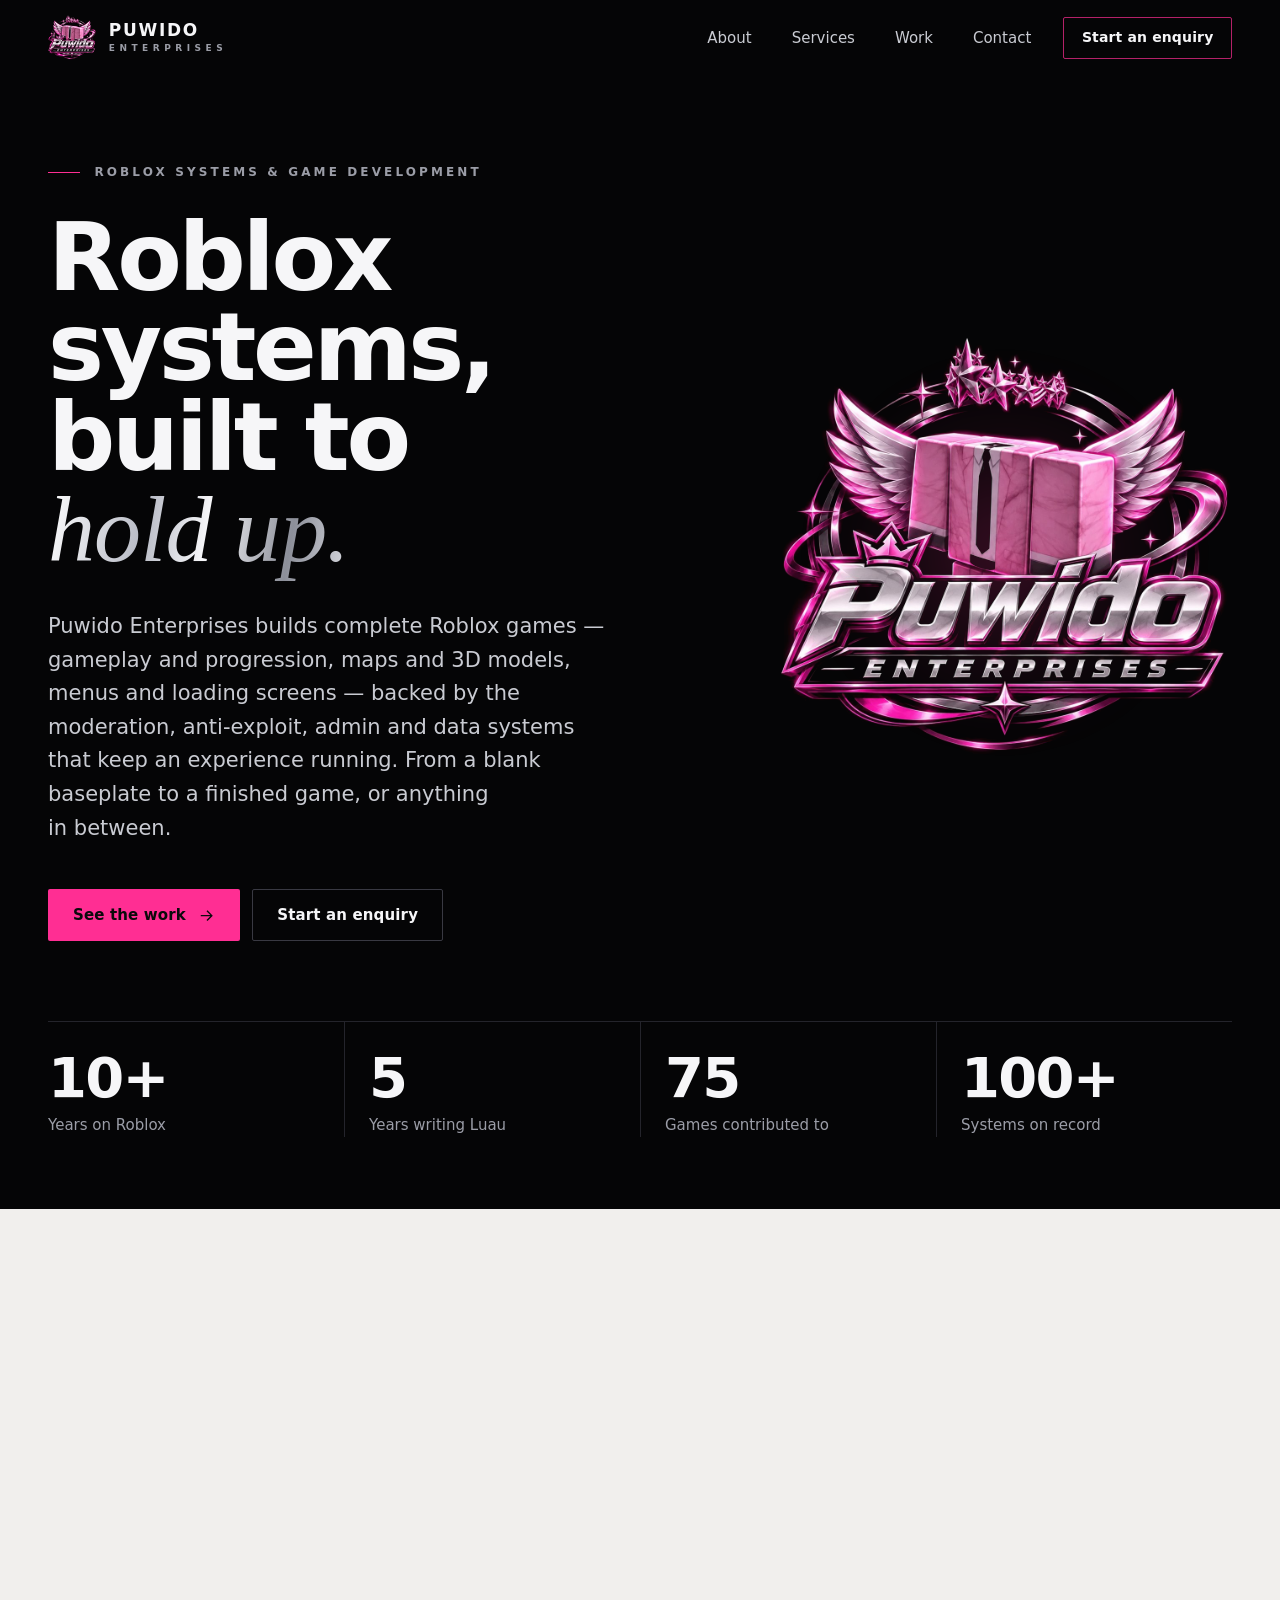
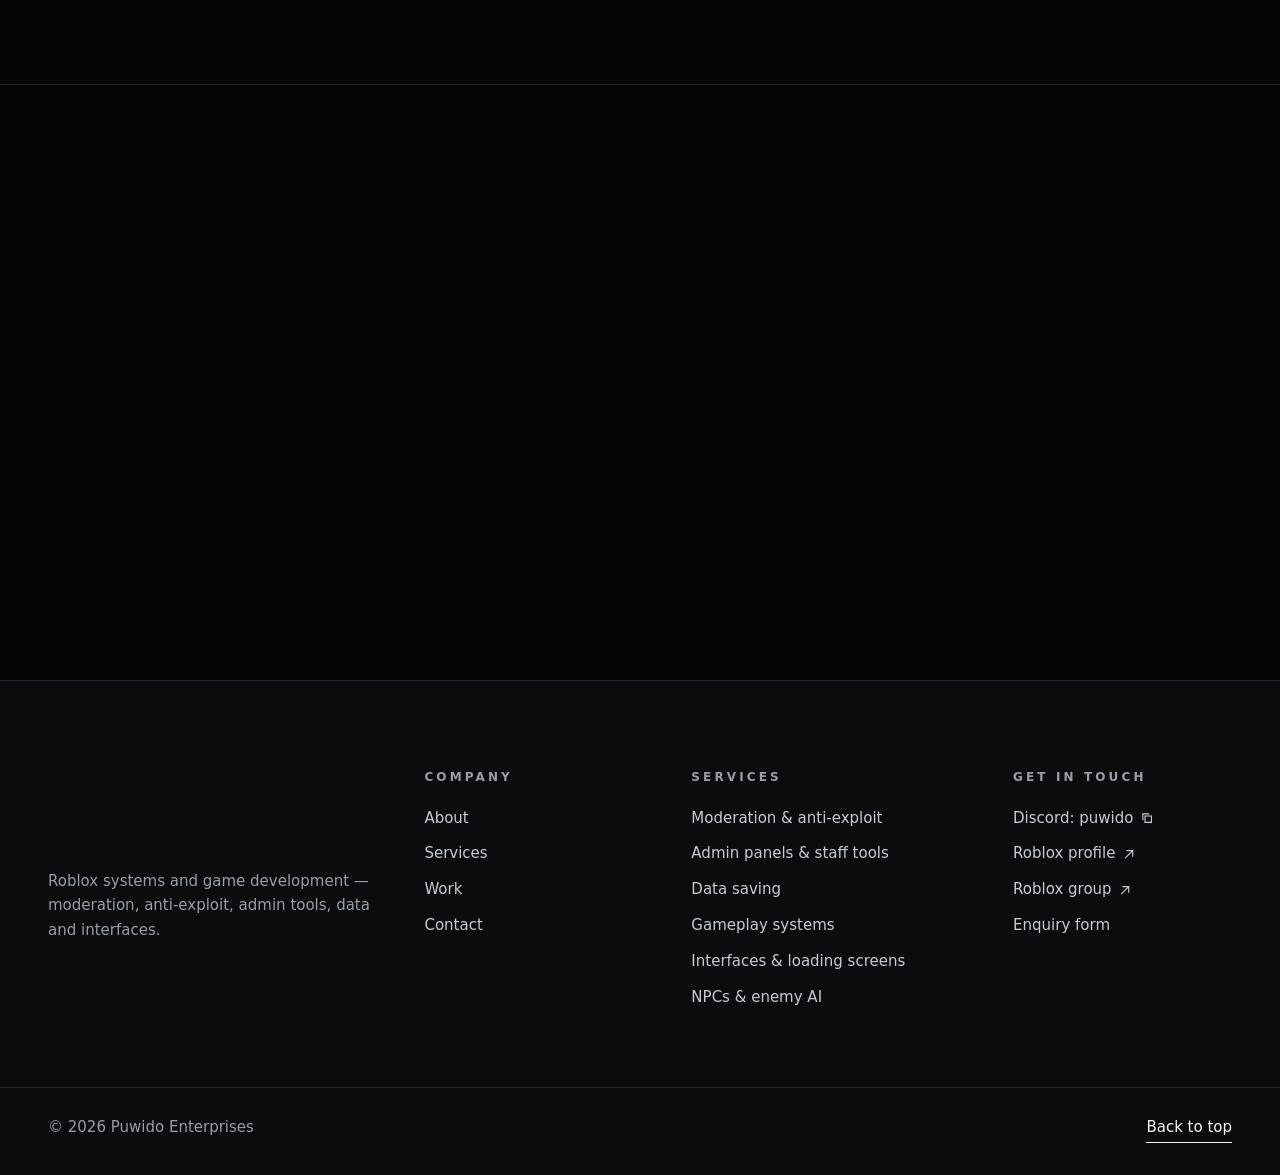
==== commit b0bef230: "Add second review (FztDevs)" ====
--- a/index.html
+++ b/index.html
@@ -1 +1 @@
-<!DOCTYPE html><html lang="en-GB"><head><meta charset="utf-8"><meta content="width=device-width,initial-scale=1" name="viewport"><meta content="default-src &#39;self&#39;; script-src &#39;self&#39;; style-src &#39;self&#39; https://fonts.googleapis.com; font-src https://fonts.gstatic.com; img-src &#39;self&#39; data:; media-src &#39;self&#39;; connect-src &#39;self&#39; https://puwido-contact.puwido.workers.dev; form-action &#39;self&#39; https://puwido-contact.puwido.workers.dev; base-uri &#39;self&#39;; object-src &#39;none&#39;" http-equiv="Content-Security-Policy"><meta content="strict-origin-when-cross-origin" name="referrer"><title>Puwido Enterprises — Roblox systems &amp; game development</title><meta content="Puwido Enterprises builds Roblox systems that hold up: moderation and anti-exploit protection, admin tools, data saving, gameplay systems and interfaces." name="description"><link href="https://puwidoenterprises.com/" rel="canonical"><meta content="#050506" name="theme-color"><meta content="dark" name="color-scheme"><meta content="website" property="og:type"><meta content="Puwido Enterprises" property="og:site_name"><meta content="Puwido Enterprises — Roblox systems &amp; game development" property="og:title"><meta content="Puwido Enterprises builds Roblox systems that hold up: moderation and anti-exploit protection, admin tools, data saving, gameplay systems and interfaces." property="og:description"><meta content="https://puwidoenterprises.com/assets/img/brand/og-image.jpg" property="og:image"><meta content="1200" property="og:image:width"><meta content="630" property="og:image:height"><meta content="The Puwido Enterprises emblem" property="og:image:alt"><meta content="https://puwidoenterprises.com/" property="og:url"><meta content="summary_large_image" name="twitter:card"><link href="assets/img/icons/icon-32.png" rel="icon" sizes="32x32" type="image/png"><link href="assets/img/icons/icon-180.png" rel="apple-touch-icon"><link href="https://fonts.googleapis.com" rel="preconnect"><link href="https://fonts.gstatic.com" rel="preconnect" crossorigin><link href="https://fonts.googleapis.com/css2?family=Archivo:wdth,wght@62..125,300..800&amp;family=Instrument+Serif:ital@0;1&amp;display=swap" rel="stylesheet"><link href="assets/css/site.css?v=3f4dbfd4f3" rel="stylesheet"><script type="application/ld+json">{"@context":"https://schema.org","@type":"Organization","name":"Puwido Enterprises","description":"Roblox systems & game development","logo":"https://puwidoenterprises.com/assets/img/brand/emblem-560.jpg","url":"https://puwidoenterprises.com/","sameAs":["https://www.roblox.com/users/171575142/profile"]}</script></head><body class="page-home" id="top"><a href="#main" class="skip-link">Skip to content</a><header class="site-header" data-header><div class="site-header__inner"><a href="index.html" class="brand" aria-label="Puwido Enterprises — home"><img alt="" height="48" src="assets/img/brand/emblem-96.png" width="48" class="brand__mark"> <span class="brand__word" aria-hidden="true"><span class="brand__name">Puwido</span> <span class="brand__sub">Enterprises</span></span></a><nav aria-label="Main" class="primary-nav"><ul class="primary-nav__list"><li><a href="about.html">About</a></li><li><a href="services.html">Services</a></li><li><a href="work.html">Work</a></li><li><a href="contact.html">Contact</a></li></ul></nav><a href="contact.html" class="btn btn--outline btn--sm site-header__cta">Start an enquiry</a> <button class="menu-toggle" type="button" aria-controls="mobile-menu" aria-expanded="false" data-menu-toggle><span class="menu-toggle__label" data-menu-label>Menu</span> <span class="menu-toggle__bars" aria-hidden="true"><span></span><span></span></span></button></div><div class="mobile-menu" data-menu hidden id="mobile-menu"><nav aria-label="Mobile"><ol class="mobile-menu__list"><li><a href="index.html" aria-current="page"><span>01</span>Home</a></li><li><a href="about.html"><span>02</span>About</a></li><li><a href="services.html"><span>03</span>Services</a></li><li><a href="work.html"><span>04</span>Work</a></li><li><a href="contact.html"><span>05</span>Contact</a></li></ol></nav><div class="mobile-menu__foot"><p class="label">Discord</p><button class="copy-chip" type="button" data-copy="puwido" data-copy-label="Discord username copied"><span>puwido</span><svg aria-hidden="true" class="icon" focusable="false" viewBox="0 0 20 20"><path d="M7 7h9v9H7zM4 13V4h9" fill="none" stroke="currentColor" stroke-width="1.6"/></svg></button></div></div></header><main id="main" tabindex="-1"><section aria-labelledby="hero-title" class="hero"><div class="wrap hero__grid"><div class="hero__copy"><p class="eyebrow">Roblox systems &amp; game development</p><h1 class="hero__title" id="hero-title">Roblox systems, built to <em>hold&nbsp;up.</em></h1><p class="hero__lede">Puwido Enterprises builds complete Roblox games — gameplay and progression, maps and 3D models, menus and loading screens — backed by the moderation, anti-exploit, admin and data systems that keep an experience running. From a blank baseplate to a finished game, or anything in between.</p><div class="hero__actions"><a href="work.html" class="btn btn--primary">See the work <svg aria-hidden="true" class="icon" focusable="false" viewBox="0 0 20 20"><path d="M4 10h11M11 5l5 5-5 5" fill="none" stroke="currentColor" stroke-width="1.6" stroke-linecap="square"/></svg></a><a href="contact.html" class="btn btn--quiet">Start an enquiry</a></div></div><figure class="hero__emblem"><img alt="Puwido Enterprises emblem: a pink Roblox suit with silver wings beneath a crown of stars" height="560" src="assets/img/brand/emblem-560.jpg" width="560" fetchpriority="high" sizes="(min-width: 900px) 44vw, 86vw" srcset="assets/img/brand/emblem-560.jpg 560w, assets/img/brand/emblem-1080.jpg 1080w"></figure></div><div class="wrap hero__facts"><dl class="facts"><div class="facts__item"><dt>Years on Roblox</dt><dd>10+</dd></div><div class="facts__item"><dt>Years writing Luau</dt><dd>5</dd></div><div class="facts__item"><dt>Games contributed to</dt><dd>75</dd></div><div class="facts__item"><dt>Systems on record</dt><dd>100+</dd></div></dl></div></section><section aria-labelledby="approach-title" class="approach"><div class="wrap approach__grid"><p class="eyebrow eyebrow--dark" data-reveal>Approach</p><h2 class="approach__statement" id="approach-title" data-reveal>Every request is checked on the server. Every setting lives in one config file. Every name says <em>exactly</em> what it does.</h2><div class="approach__notes" data-reveal><p>That is the standard the work is held to: code the next developer can pick up without guessing, and systems an exploiter can’t talk their way around.</p><p>Most of it runs on the server, out of sight. The result shows up as games that stay fair, progress that doesn’t vanish, and staff who can act without editing a line of code.</p><a href="about.html" class="text-link text-link--dark">More about Puwido Enterprises <svg aria-hidden="true" class="icon" focusable="false" viewBox="0 0 20 20"><path d="M4 10h11M11 5l5 5-5 5" fill="none" stroke="currentColor" stroke-width="1.6" stroke-linecap="square"/></svg></a></div></div></section><section aria-labelledby="services-title" class="section services-overview"><div class="wrap"><header class="section-head" data-reveal><p class="eyebrow">Services</p><h2 class="section-title" id="services-title">Six disciplines, <em>one standard.</em></h2><a href="services.html" class="text-link section-head__link">All services <svg aria-hidden="true" class="icon" focusable="false" viewBox="0 0 20 20"><path d="M4 10h11M11 5l5 5-5 5" fill="none" stroke="currentColor" stroke-width="1.6" stroke-linecap="square"/></svg></a></header><ol class="service-index"><li class="service-row" data-reveal><a href="services.html#moderation" class="service-row__link"><span class="service-row__num">01</span> <span class="service-row__title">Moderation &amp; anti-exploit</span> <span class="service-row__text">Server-side systems that detect abuse, enforce your rules and keep a record of every action taken.</span> <span class="service-row__arrow"><svg aria-hidden="true" class="icon" focusable="false" viewBox="0 0 20 20"><path d="M4 10h11M11 5l5 5-5 5" fill="none" stroke="currentColor" stroke-width="1.6" stroke-linecap="square"/></svg></span></a></li><li class="service-row" data-reveal><a href="services.html#admin" class="service-row__link"><span class="service-row__num">02</span> <span class="service-row__title">Admin panels &amp; staff tools</span> <span class="service-row__text">Panels only your admins receive, with every action verified on the server.</span> <span class="service-row__arrow"><svg aria-hidden="true" class="icon" focusable="false" viewBox="0 0 20 20"><path d="M4 10h11M11 5l5 5-5 5" fill="none" stroke="currentColor" stroke-width="1.6" stroke-linecap="square"/></svg></span></a></li><li class="service-row" data-reveal><a href="services.html#data" class="service-row__link"><span class="service-row__num">03</span> <span class="service-row__title">Data saving</span> <span class="service-row__text">DataStores built so player progress doesn’t go missing.</span> <span class="service-row__arrow"><svg aria-hidden="true" class="icon" focusable="false" viewBox="0 0 20 20"><path d="M4 10h11M11 5l5 5-5 5" fill="none" stroke="currentColor" stroke-width="1.6" stroke-linecap="square"/></svg></span></a></li><li class="service-row" data-reveal><a href="services.html#gameplay" class="service-row__link"><span class="service-row__num">04</span> <span class="service-row__title">Gameplay systems</span> <span class="service-row__text">Combat, rounds, inventories, shops and quests, written as modules you can reuse.</span> <span class="service-row__arrow"><svg aria-hidden="true" class="icon" focusable="false" viewBox="0 0 20 20"><path d="M4 10h11M11 5l5 5-5 5" fill="none" stroke="currentColor" stroke-width="1.6" stroke-linecap="square"/></svg></span></a></li><li class="service-row" data-reveal><a href="services.html#interface" class="service-row__link"><span class="service-row__num">05</span> <span class="service-row__title">Interfaces &amp; loading screens</span> <span class="service-row__text">Menus, HUDs, shops and loading screens that work on PC, mobile and console.</span> <span class="service-row__arrow"><svg aria-hidden="true" class="icon" focusable="false" viewBox="0 0 20 20"><path d="M4 10h11M11 5l5 5-5 5" fill="none" stroke="currentColor" stroke-width="1.6" stroke-linecap="square"/></svg></span></a></li><li class="service-row" data-reveal><a href="services.html#npcs" class="service-row__link"><span class="service-row__num">06</span> <span class="service-row__title">NPCs &amp; enemy AI</span> <span class="service-row__text">Enemies that use pathfinding and state machines, up to full boss fights.</span> <span class="service-row__arrow"><svg aria-hidden="true" class="icon" focusable="false" viewBox="0 0 20 20"><path d="M4 10h11M11 5l5 5-5 5" fill="none" stroke="currentColor" stroke-width="1.6" stroke-linecap="square"/></svg></span></a></li></ol></div></section><section aria-labelledby="work-title" class="section selected-work"><div class="wrap"><header class="section-head" data-reveal><p class="eyebrow">Selected work</p><h2 class="section-title" id="work-title">Games the work <em>runs in.</em></h2><a href="work.html" class="text-link section-head__link">View all work <svg aria-hidden="true" class="icon" focusable="false" viewBox="0 0 20 20"><path d="M4 10h11M11 5l5 5-5 5" fill="none" stroke="currentColor" stroke-width="1.6" stroke-linecap="square"/></svg></a></header><ul class="feature-grid"><li class="feature-grid__item feature-grid__item--lead" data-reveal><a href="work.html#wreck-it" class="work-tile"><span class="work-tile__media"><img alt="" height="432" src="assets/img/work/wreck-it.jpg" width="767" loading="lazy" decoding="async"></span><span class="work-tile__meta"><span class="work-tile__type">Simulator · Incremental</span> <span class="work-tile__title">Wreck It! <svg aria-hidden="true" class="icon" focusable="false" viewBox="0 0 20 20"><path d="M4 10h11M11 5l5 5-5 5" fill="none" stroke="currentColor" stroke-width="1.6" stroke-linecap="square"/></svg></span></span></a></li><li class="feature-grid__item" data-reveal><a href="work.html#plastering-simulator" class="work-tile"><span class="work-tile__media"><img alt="" height="432" src="assets/img/work/plastering.jpg" width="648" loading="lazy" decoding="async"></span><span class="work-tile__meta"><span class="work-tile__type">Simulator · Job simulator</span> <span class="work-tile__title">Plastering Simulator <svg aria-hidden="true" class="icon" focusable="false" viewBox="0 0 20 20"><path d="M4 10h11M11 5l5 5-5 5" fill="none" stroke="currentColor" stroke-width="1.6" stroke-linecap="square"/></svg></span></span></a></li><li class="feature-grid__item" data-reveal><a href="work.html#balloon-simulator" class="work-tile"><span class="work-tile__media"><img alt="" height="432" src="assets/img/work/balloon.jpg" width="648" loading="lazy" decoding="async"></span><span class="work-tile__meta"><span class="work-tile__type">Simulator · Incremental</span> <span class="work-tile__title">+1 Balloon Simulator <svg aria-hidden="true" class="icon" focusable="false" viewBox="0 0 20 20"><path d="M4 10h11M11 5l5 5-5 5" fill="none" stroke="currentColor" stroke-width="1.6" stroke-linecap="square"/></svg></span></span></a></li><li class="feature-grid__item" data-reveal><a href="work.html#steal-a-robloxian" class="work-tile"><span class="work-tile__media"><img alt="" height="432" src="assets/img/work/steal-a-robloxian.jpg" width="739" loading="lazy" decoding="async"></span><span class="work-tile__meta"><span class="work-tile__type">Simulator · Tycoon</span> <span class="work-tile__title">Steal a Robloxian <svg aria-hidden="true" class="icon" focusable="false" viewBox="0 0 20 20"><path d="M4 10h11M11 5l5 5-5 5" fill="none" stroke="currentColor" stroke-width="1.6" stroke-linecap="square"/></svg></span></span></a></li></ul></div></section><section aria-labelledby="spotlight-title" class="section spotlight"><div class="wrap spotlight__grid"><div class="spotlight__media" data-reveal><div class="frame"><video controls playsinline preload="metadata" src="assets/video/custom-loading-screen.mp4#t=1"><a href="assets/video/custom-loading-screen.mp4">Download the Custom Loading Screen recording</a></video></div><p class="caption">Custom Loading Screen — recorded in Roblox.</p></div><div class="spotlight__copy" data-reveal><p class="eyebrow">Systems on record</p><h2 class="section-title" id="spotlight-title">Recorded in Roblox, <em>not mocked up.</em></h2><p>Each system is captured running in a live experience, with a written breakdown of what it does and how it’s secured.</p><ol class="system-links"><li><a href="work.html#warden"><span class="system-links__num">01</span><span class="system-links__title">Warden — Anti-Cheat</span><span class="system-links__cat">Anti-cheat</span></a></li><li><a href="work.html#anti-injection"><span class="system-links__num">02</span><span class="system-links__title">Anti-Injection System</span><span class="system-links__cat">Security</span></a></li><li><a href="work.html#anti-ageplayer"><span class="system-links__num">03</span><span class="system-links__title">Anti-Ageplayer System</span><span class="system-links__cat">Moderation</span></a></li><li><a href="work.html#anti-nsfw"><span class="system-links__num">04</span><span class="system-links__title">Anti-NSFW System</span><span class="system-links__cat">Moderation</span></a></li><li><a href="work.html#avatar-loading-screen"><span class="system-links__num">05</span><span class="system-links__title">Avatar Loading Screen</span><span class="system-links__cat">Interface</span></a></li><li><a href="work.html#custom-loading-screen"><span class="system-links__num">06</span><span class="system-links__title">Custom Loading Screen</span><span class="system-links__cat">Interface</span></a></li></ol></div></div></section><section aria-labelledby="reviews-title" class="section reviews"><div class="wrap"><header class="section-head section-head--stacked" data-reveal><p class="eyebrow">Reviews</p><h2 class="section-title" id="reviews-title">What people <em>say.</em></h2></header><ul class="review-list"><li class="review" data-reveal><div class="review__stars" role="img" aria-label="5 out of 5"><svg aria-hidden="true" class="star" focusable="false" viewBox="0 0 24 24"><path d="M12 17.27 18.18 21l-1.64-7.03L22 9.24l-7.19-.61L12 2 9.19 8.63 2 9.24l5.46 4.73L5.82 21z" fill="currentColor"/></svg><svg aria-hidden="true" class="star" focusable="false" viewBox="0 0 24 24"><path d="M12 17.27 18.18 21l-1.64-7.03L22 9.24l-7.19-.61L12 2 9.19 8.63 2 9.24l5.46 4.73L5.82 21z" fill="currentColor"/></svg><svg aria-hidden="true" class="star" focusable="false" viewBox="0 0 24 24"><path d="M12 17.27 18.18 21l-1.64-7.03L22 9.24l-7.19-.61L12 2 9.19 8.63 2 9.24l5.46 4.73L5.82 21z" fill="currentColor"/></svg><svg aria-hidden="true" class="star" focusable="false" viewBox="0 0 24 24"><path d="M12 17.27 18.18 21l-1.64-7.03L22 9.24l-7.19-.61L12 2 9.19 8.63 2 9.24l5.46 4.73L5.82 21z" fill="currentColor"/></svg><svg aria-hidden="true" class="star" focusable="false" viewBox="0 0 24 24"><path d="M12 17.27 18.18 21l-1.64-7.03L22 9.24l-7.19-.61L12 2 9.19 8.63 2 9.24l5.46 4.73L5.82 21z" fill="currentColor"/></svg></div><blockquote class="review__quote">Puwido is a good dev — he made a tip jar and donation board for me. Both look sick.</blockquote><p class="review__author"><span aria-hidden="true">&mdash;</span> WOLF</p></li></ul></div></section><section aria-labelledby="cta-title" class="cta"><div class="wrap cta__grid"><h2 class="cta__title" id="cta-title" data-reveal>Have a project that needs to <em>hold up?</em></h2><div class="cta__side" data-reveal><p>Share the game, what it needs built and when you need it. Enquiries are answered on Discord.</p><div class="cta__actions"><a href="contact.html" class="btn btn--primary">Start an enquiry <svg aria-hidden="true" class="icon" focusable="false" viewBox="0 0 20 20"><path d="M4 10h11M11 5l5 5-5 5" fill="none" stroke="currentColor" stroke-width="1.6" stroke-linecap="square"/></svg></a><button class="btn btn--quiet" type="button" data-copy="puwido" data-copy-label="Discord username copied">Copy Discord username <svg aria-hidden="true" class="icon" focusable="false" viewBox="0 0 20 20"><path d="M7 7h9v9H7zM4 13V4h9" fill="none" stroke="currentColor" stroke-width="1.6"/></svg></button></div></div></div></section></main><footer class="site-footer"><div class="wrap site-footer__grid"><div class="site-footer__brand"><img alt="Puwido Enterprises" height="80" src="assets/img/brand/emblem-160.png" width="80" loading="lazy"><p>Roblox systems and game development — moderation, anti-exploit, admin tools, data and interfaces.</p></div><nav aria-label="Company" class="site-footer__col"><h2 class="label">Company</h2><ul><li><a href="about.html">About</a></li><li><a href="services.html">Services</a></li><li><a href="work.html">Work</a></li><li><a href="contact.html">Contact</a></li></ul></nav><nav aria-label="Services" class="site-footer__col"><h2 class="label">Services</h2><ul><li><a href="services.html#moderation">Moderation &amp; anti-exploit</a></li><li><a href="services.html#admin">Admin panels &amp; staff tools</a></li><li><a href="services.html#data">Data saving</a></li><li><a href="services.html#gameplay">Gameplay systems</a></li><li><a href="services.html#interface">Interfaces &amp; loading screens</a></li><li><a href="services.html#npcs">NPCs &amp; enemy AI</a></li></ul></nav><div class="site-footer__col"><h2 class="label">Get in touch</h2><ul><li><button class="footer-copy" type="button" data-copy="puwido" data-copy-label="Discord username copied">Discord: puwido <svg aria-hidden="true" class="icon" focusable="false" viewBox="0 0 20 20"><path d="M7 7h9v9H7zM4 13V4h9" fill="none" stroke="currentColor" stroke-width="1.6"/></svg></button></li><li><a href="https://www.roblox.com/users/171575142/profile" rel="noopener noreferrer" target="_blank">Roblox profile <svg aria-hidden="true" class="icon" focusable="false" viewBox="0 0 20 20"><path d="M7 5h8v8M15 5 5 15" fill="none" stroke="currentColor" stroke-width="1.6" stroke-linecap="square"/></svg><span class="visually-hidden">(opens in a new tab)</span></a></li><li><a href="https://www.roblox.com/communities/980905645/Puwido-Enterprises" rel="noopener noreferrer" target="_blank">Roblox group <svg aria-hidden="true" class="icon" focusable="false" viewBox="0 0 20 20"><path d="M7 5h8v8M15 5 5 15" fill="none" stroke="currentColor" stroke-width="1.6" stroke-linecap="square"/></svg><span class="visually-hidden">(opens in a new tab)</span></a></li><li><a href="contact.html">Enquiry form</a></li></ul></div></div><div class="wrap site-footer__base"><p>&copy; 2026 Puwido Enterprises</p><a href="#top" class="text-link" data-to-top>Back to top</a></div></footer><div class="toast" role="status" aria-live="polite" data-toast></div><script defer src="assets/js/site.js?v=8e048a7903"></script></body></html>+<!DOCTYPE html><html lang="en-GB"><head><meta charset="utf-8"><meta content="width=device-width,initial-scale=1" name="viewport"><meta content="default-src &#39;self&#39;; script-src &#39;self&#39;; style-src &#39;self&#39; https://fonts.googleapis.com; font-src https://fonts.gstatic.com; img-src &#39;self&#39; data:; media-src &#39;self&#39;; connect-src &#39;self&#39; https://puwido-contact.puwido.workers.dev; form-action &#39;self&#39; https://puwido-contact.puwido.workers.dev; base-uri &#39;self&#39;; object-src &#39;none&#39;" http-equiv="Content-Security-Policy"><meta content="strict-origin-when-cross-origin" name="referrer"><title>Puwido Enterprises — Roblox systems &amp; game development</title><meta content="Puwido Enterprises builds Roblox systems that hold up: moderation and anti-exploit protection, admin tools, data saving, gameplay systems and interfaces." name="description"><link href="https://puwidoenterprises.com/" rel="canonical"><meta content="#050506" name="theme-color"><meta content="dark" name="color-scheme"><meta content="website" property="og:type"><meta content="Puwido Enterprises" property="og:site_name"><meta content="Puwido Enterprises — Roblox systems &amp; game development" property="og:title"><meta content="Puwido Enterprises builds Roblox systems that hold up: moderation and anti-exploit protection, admin tools, data saving, gameplay systems and interfaces." property="og:description"><meta content="https://puwidoenterprises.com/assets/img/brand/og-image.jpg" property="og:image"><meta content="1200" property="og:image:width"><meta content="630" property="og:image:height"><meta content="The Puwido Enterprises emblem" property="og:image:alt"><meta content="https://puwidoenterprises.com/" property="og:url"><meta content="summary_large_image" name="twitter:card"><link href="assets/img/icons/icon-32.png" rel="icon" sizes="32x32" type="image/png"><link href="assets/img/icons/icon-180.png" rel="apple-touch-icon"><link href="https://fonts.googleapis.com" rel="preconnect"><link href="https://fonts.gstatic.com" rel="preconnect" crossorigin><link href="https://fonts.googleapis.com/css2?family=Archivo:wdth,wght@62..125,300..800&amp;family=Instrument+Serif:ital@0;1&amp;display=swap" rel="stylesheet"><link href="assets/css/site.css?v=3f4dbfd4f3" rel="stylesheet"><script type="application/ld+json">{"@context":"https://schema.org","@type":"Organization","name":"Puwido Enterprises","description":"Roblox systems & game development","logo":"https://puwidoenterprises.com/assets/img/brand/emblem-560.jpg","url":"https://puwidoenterprises.com/","sameAs":["https://www.roblox.com/users/171575142/profile"]}</script></head><body class="page-home" id="top"><a href="#main" class="skip-link">Skip to content</a><header class="site-header" data-header><div class="site-header__inner"><a href="index.html" class="brand" aria-label="Puwido Enterprises — home"><img alt="" height="48" src="assets/img/brand/emblem-96.png" width="48" class="brand__mark"> <span class="brand__word" aria-hidden="true"><span class="brand__name">Puwido</span> <span class="brand__sub">Enterprises</span></span></a><nav aria-label="Main" class="primary-nav"><ul class="primary-nav__list"><li><a href="about.html">About</a></li><li><a href="services.html">Services</a></li><li><a href="work.html">Work</a></li><li><a href="contact.html">Contact</a></li></ul></nav><a href="contact.html" class="btn btn--outline btn--sm site-header__cta">Start an enquiry</a> <button class="menu-toggle" type="button" aria-controls="mobile-menu" aria-expanded="false" data-menu-toggle><span class="menu-toggle__label" data-menu-label>Menu</span> <span class="menu-toggle__bars" aria-hidden="true"><span></span><span></span></span></button></div><div class="mobile-menu" data-menu hidden id="mobile-menu"><nav aria-label="Mobile"><ol class="mobile-menu__list"><li><a href="index.html" aria-current="page"><span>01</span>Home</a></li><li><a href="about.html"><span>02</span>About</a></li><li><a href="services.html"><span>03</span>Services</a></li><li><a href="work.html"><span>04</span>Work</a></li><li><a href="contact.html"><span>05</span>Contact</a></li></ol></nav><div class="mobile-menu__foot"><p class="label">Discord</p><button class="copy-chip" type="button" data-copy="puwido" data-copy-label="Discord username copied"><span>puwido</span><svg aria-hidden="true" class="icon" focusable="false" viewBox="0 0 20 20"><path d="M7 7h9v9H7zM4 13V4h9" fill="none" stroke="currentColor" stroke-width="1.6"/></svg></button></div></div></header><main id="main" tabindex="-1"><section aria-labelledby="hero-title" class="hero"><div class="wrap hero__grid"><div class="hero__copy"><p class="eyebrow">Roblox systems &amp; game development</p><h1 class="hero__title" id="hero-title">Roblox systems, built to <em>hold&nbsp;up.</em></h1><p class="hero__lede">Puwido Enterprises builds complete Roblox games — gameplay and progression, maps and 3D models, menus and loading screens — backed by the moderation, anti-exploit, admin and data systems that keep an experience running. From a blank baseplate to a finished game, or anything in between.</p><div class="hero__actions"><a href="work.html" class="btn btn--primary">See the work <svg aria-hidden="true" class="icon" focusable="false" viewBox="0 0 20 20"><path d="M4 10h11M11 5l5 5-5 5" fill="none" stroke="currentColor" stroke-width="1.6" stroke-linecap="square"/></svg></a><a href="contact.html" class="btn btn--quiet">Start an enquiry</a></div></div><figure class="hero__emblem"><img alt="Puwido Enterprises emblem: a pink Roblox suit with silver wings beneath a crown of stars" height="560" src="assets/img/brand/emblem-560.jpg" width="560" fetchpriority="high" sizes="(min-width: 900px) 44vw, 86vw" srcset="assets/img/brand/emblem-560.jpg 560w, assets/img/brand/emblem-1080.jpg 1080w"></figure></div><div class="wrap hero__facts"><dl class="facts"><div class="facts__item"><dt>Years on Roblox</dt><dd>10+</dd></div><div class="facts__item"><dt>Years writing Luau</dt><dd>5</dd></div><div class="facts__item"><dt>Games contributed to</dt><dd>75</dd></div><div class="facts__item"><dt>Systems on record</dt><dd>100+</dd></div></dl></div></section><section aria-labelledby="approach-title" class="approach"><div class="wrap approach__grid"><p class="eyebrow eyebrow--dark" data-reveal>Approach</p><h2 class="approach__statement" id="approach-title" data-reveal>Every request is checked on the server. Every setting lives in one config file. Every name says <em>exactly</em> what it does.</h2><div class="approach__notes" data-reveal><p>That is the standard the work is held to: code the next developer can pick up without guessing, and systems an exploiter can’t talk their way around.</p><p>Most of it runs on the server, out of sight. The result shows up as games that stay fair, progress that doesn’t vanish, and staff who can act without editing a line of code.</p><a href="about.html" class="text-link text-link--dark">More about Puwido Enterprises <svg aria-hidden="true" class="icon" focusable="false" viewBox="0 0 20 20"><path d="M4 10h11M11 5l5 5-5 5" fill="none" stroke="currentColor" stroke-width="1.6" stroke-linecap="square"/></svg></a></div></div></section><section aria-labelledby="services-title" class="section services-overview"><div class="wrap"><header class="section-head" data-reveal><p class="eyebrow">Services</p><h2 class="section-title" id="services-title">Six disciplines, <em>one standard.</em></h2><a href="services.html" class="text-link section-head__link">All services <svg aria-hidden="true" class="icon" focusable="false" viewBox="0 0 20 20"><path d="M4 10h11M11 5l5 5-5 5" fill="none" stroke="currentColor" stroke-width="1.6" stroke-linecap="square"/></svg></a></header><ol class="service-index"><li class="service-row" data-reveal><a href="services.html#moderation" class="service-row__link"><span class="service-row__num">01</span> <span class="service-row__title">Moderation &amp; anti-exploit</span> <span class="service-row__text">Server-side systems that detect abuse, enforce your rules and keep a record of every action taken.</span> <span class="service-row__arrow"><svg aria-hidden="true" class="icon" focusable="false" viewBox="0 0 20 20"><path d="M4 10h11M11 5l5 5-5 5" fill="none" stroke="currentColor" stroke-width="1.6" stroke-linecap="square"/></svg></span></a></li><li class="service-row" data-reveal><a href="services.html#admin" class="service-row__link"><span class="service-row__num">02</span> <span class="service-row__title">Admin panels &amp; staff tools</span> <span class="service-row__text">Panels only your admins receive, with every action verified on the server.</span> <span class="service-row__arrow"><svg aria-hidden="true" class="icon" focusable="false" viewBox="0 0 20 20"><path d="M4 10h11M11 5l5 5-5 5" fill="none" stroke="currentColor" stroke-width="1.6" stroke-linecap="square"/></svg></span></a></li><li class="service-row" data-reveal><a href="services.html#data" class="service-row__link"><span class="service-row__num">03</span> <span class="service-row__title">Data saving</span> <span class="service-row__text">DataStores built so player progress doesn’t go missing.</span> <span class="service-row__arrow"><svg aria-hidden="true" class="icon" focusable="false" viewBox="0 0 20 20"><path d="M4 10h11M11 5l5 5-5 5" fill="none" stroke="currentColor" stroke-width="1.6" stroke-linecap="square"/></svg></span></a></li><li class="service-row" data-reveal><a href="services.html#gameplay" class="service-row__link"><span class="service-row__num">04</span> <span class="service-row__title">Gameplay systems</span> <span class="service-row__text">Combat, rounds, inventories, shops and quests, written as modules you can reuse.</span> <span class="service-row__arrow"><svg aria-hidden="true" class="icon" focusable="false" viewBox="0 0 20 20"><path d="M4 10h11M11 5l5 5-5 5" fill="none" stroke="currentColor" stroke-width="1.6" stroke-linecap="square"/></svg></span></a></li><li class="service-row" data-reveal><a href="services.html#interface" class="service-row__link"><span class="service-row__num">05</span> <span class="service-row__title">Interfaces &amp; loading screens</span> <span class="service-row__text">Menus, HUDs, shops and loading screens that work on PC, mobile and console.</span> <span class="service-row__arrow"><svg aria-hidden="true" class="icon" focusable="false" viewBox="0 0 20 20"><path d="M4 10h11M11 5l5 5-5 5" fill="none" stroke="currentColor" stroke-width="1.6" stroke-linecap="square"/></svg></span></a></li><li class="service-row" data-reveal><a href="services.html#npcs" class="service-row__link"><span class="service-row__num">06</span> <span class="service-row__title">NPCs &amp; enemy AI</span> <span class="service-row__text">Enemies that use pathfinding and state machines, up to full boss fights.</span> <span class="service-row__arrow"><svg aria-hidden="true" class="icon" focusable="false" viewBox="0 0 20 20"><path d="M4 10h11M11 5l5 5-5 5" fill="none" stroke="currentColor" stroke-width="1.6" stroke-linecap="square"/></svg></span></a></li></ol></div></section><section aria-labelledby="work-title" class="section selected-work"><div class="wrap"><header class="section-head" data-reveal><p class="eyebrow">Selected work</p><h2 class="section-title" id="work-title">Games the work <em>runs in.</em></h2><a href="work.html" class="text-link section-head__link">View all work <svg aria-hidden="true" class="icon" focusable="false" viewBox="0 0 20 20"><path d="M4 10h11M11 5l5 5-5 5" fill="none" stroke="currentColor" stroke-width="1.6" stroke-linecap="square"/></svg></a></header><ul class="feature-grid"><li class="feature-grid__item feature-grid__item--lead" data-reveal><a href="work.html#wreck-it" class="work-tile"><span class="work-tile__media"><img alt="" height="432" src="assets/img/work/wreck-it.jpg" width="767" loading="lazy" decoding="async"></span><span class="work-tile__meta"><span class="work-tile__type">Simulator · Incremental</span> <span class="work-tile__title">Wreck It! <svg aria-hidden="true" class="icon" focusable="false" viewBox="0 0 20 20"><path d="M4 10h11M11 5l5 5-5 5" fill="none" stroke="currentColor" stroke-width="1.6" stroke-linecap="square"/></svg></span></span></a></li><li class="feature-grid__item" data-reveal><a href="work.html#plastering-simulator" class="work-tile"><span class="work-tile__media"><img alt="" height="432" src="assets/img/work/plastering.jpg" width="648" loading="lazy" decoding="async"></span><span class="work-tile__meta"><span class="work-tile__type">Simulator · Job simulator</span> <span class="work-tile__title">Plastering Simulator <svg aria-hidden="true" class="icon" focusable="false" viewBox="0 0 20 20"><path d="M4 10h11M11 5l5 5-5 5" fill="none" stroke="currentColor" stroke-width="1.6" stroke-linecap="square"/></svg></span></span></a></li><li class="feature-grid__item" data-reveal><a href="work.html#balloon-simulator" class="work-tile"><span class="work-tile__media"><img alt="" height="432" src="assets/img/work/balloon.jpg" width="648" loading="lazy" decoding="async"></span><span class="work-tile__meta"><span class="work-tile__type">Simulator · Incremental</span> <span class="work-tile__title">+1 Balloon Simulator <svg aria-hidden="true" class="icon" focusable="false" viewBox="0 0 20 20"><path d="M4 10h11M11 5l5 5-5 5" fill="none" stroke="currentColor" stroke-width="1.6" stroke-linecap="square"/></svg></span></span></a></li><li class="feature-grid__item" data-reveal><a href="work.html#steal-a-robloxian" class="work-tile"><span class="work-tile__media"><img alt="" height="432" src="assets/img/work/steal-a-robloxian.jpg" width="739" loading="lazy" decoding="async"></span><span class="work-tile__meta"><span class="work-tile__type">Simulator · Tycoon</span> <span class="work-tile__title">Steal a Robloxian <svg aria-hidden="true" class="icon" focusable="false" viewBox="0 0 20 20"><path d="M4 10h11M11 5l5 5-5 5" fill="none" stroke="currentColor" stroke-width="1.6" stroke-linecap="square"/></svg></span></span></a></li></ul></div></section><section aria-labelledby="spotlight-title" class="section spotlight"><div class="wrap spotlight__grid"><div class="spotlight__media" data-reveal><div class="frame"><video controls playsinline preload="metadata" src="assets/video/custom-loading-screen.mp4#t=1"><a href="assets/video/custom-loading-screen.mp4">Download the Custom Loading Screen recording</a></video></div><p class="caption">Custom Loading Screen — recorded in Roblox.</p></div><div class="spotlight__copy" data-reveal><p class="eyebrow">Systems on record</p><h2 class="section-title" id="spotlight-title">Recorded in Roblox, <em>not mocked up.</em></h2><p>Each system is captured running in a live experience, with a written breakdown of what it does and how it’s secured.</p><ol class="system-links"><li><a href="work.html#warden"><span class="system-links__num">01</span><span class="system-links__title">Warden — Anti-Cheat</span><span class="system-links__cat">Anti-cheat</span></a></li><li><a href="work.html#anti-injection"><span class="system-links__num">02</span><span class="system-links__title">Anti-Injection System</span><span class="system-links__cat">Security</span></a></li><li><a href="work.html#anti-ageplayer"><span class="system-links__num">03</span><span class="system-links__title">Anti-Ageplayer System</span><span class="system-links__cat">Moderation</span></a></li><li><a href="work.html#anti-nsfw"><span class="system-links__num">04</span><span class="system-links__title">Anti-NSFW System</span><span class="system-links__cat">Moderation</span></a></li><li><a href="work.html#avatar-loading-screen"><span class="system-links__num">05</span><span class="system-links__title">Avatar Loading Screen</span><span class="system-links__cat">Interface</span></a></li><li><a href="work.html#custom-loading-screen"><span class="system-links__num">06</span><span class="system-links__title">Custom Loading Screen</span><span class="system-links__cat">Interface</span></a></li></ol></div></div></section><section aria-labelledby="reviews-title" class="section reviews"><div class="wrap"><header class="section-head section-head--stacked" data-reveal><p class="eyebrow">Reviews</p><h2 class="section-title" id="reviews-title">What people <em>say.</em></h2></header><ul class="review-list"><li class="review" data-reveal><div class="review__stars" role="img" aria-label="5 out of 5"><svg aria-hidden="true" class="star" focusable="false" viewBox="0 0 24 24"><path d="M12 17.27 18.18 21l-1.64-7.03L22 9.24l-7.19-.61L12 2 9.19 8.63 2 9.24l5.46 4.73L5.82 21z" fill="currentColor"/></svg><svg aria-hidden="true" class="star" focusable="false" viewBox="0 0 24 24"><path d="M12 17.27 18.18 21l-1.64-7.03L22 9.24l-7.19-.61L12 2 9.19 8.63 2 9.24l5.46 4.73L5.82 21z" fill="currentColor"/></svg><svg aria-hidden="true" class="star" focusable="false" viewBox="0 0 24 24"><path d="M12 17.27 18.18 21l-1.64-7.03L22 9.24l-7.19-.61L12 2 9.19 8.63 2 9.24l5.46 4.73L5.82 21z" fill="currentColor"/></svg><svg aria-hidden="true" class="star" focusable="false" viewBox="0 0 24 24"><path d="M12 17.27 18.18 21l-1.64-7.03L22 9.24l-7.19-.61L12 2 9.19 8.63 2 9.24l5.46 4.73L5.82 21z" fill="currentColor"/></svg><svg aria-hidden="true" class="star" focusable="false" viewBox="0 0 24 24"><path d="M12 17.27 18.18 21l-1.64-7.03L22 9.24l-7.19-.61L12 2 9.19 8.63 2 9.24l5.46 4.73L5.82 21z" fill="currentColor"/></svg></div><blockquote class="review__quote">Puwido is a good dev — he made a tip jar and donation board for me. Both look sick.</blockquote><p class="review__author"><span aria-hidden="true">&mdash;</span> WOLF</p></li><li class="review" data-reveal><div class="review__stars" role="img" aria-label="5 out of 5"><svg aria-hidden="true" class="star" focusable="false" viewBox="0 0 24 24"><path d="M12 17.27 18.18 21l-1.64-7.03L22 9.24l-7.19-.61L12 2 9.19 8.63 2 9.24l5.46 4.73L5.82 21z" fill="currentColor"/></svg><svg aria-hidden="true" class="star" focusable="false" viewBox="0 0 24 24"><path d="M12 17.27 18.18 21l-1.64-7.03L22 9.24l-7.19-.61L12 2 9.19 8.63 2 9.24l5.46 4.73L5.82 21z" fill="currentColor"/></svg><svg aria-hidden="true" class="star" focusable="false" viewBox="0 0 24 24"><path d="M12 17.27 18.18 21l-1.64-7.03L22 9.24l-7.19-.61L12 2 9.19 8.63 2 9.24l5.46 4.73L5.82 21z" fill="currentColor"/></svg><svg aria-hidden="true" class="star" focusable="false" viewBox="0 0 24 24"><path d="M12 17.27 18.18 21l-1.64-7.03L22 9.24l-7.19-.61L12 2 9.19 8.63 2 9.24l5.46 4.73L5.82 21z" fill="currentColor"/></svg><svg aria-hidden="true" class="star" focusable="false" viewBox="0 0 24 24"><path d="M12 17.27 18.18 21l-1.64-7.03L22 9.24l-7.19-.61L12 2 9.19 8.63 2 9.24l5.46 4.73L5.82 21z" fill="currentColor"/></svg></div><blockquote class="review__quote">They made me a sick loading screen and anti-cheat that both work wonders!</blockquote><p class="review__author"><span aria-hidden="true">&mdash;</span> FztDevs</p></li></ul></div></section><section aria-labelledby="cta-title" class="cta"><div class="wrap cta__grid"><h2 class="cta__title" id="cta-title" data-reveal>Have a project that needs to <em>hold up?</em></h2><div class="cta__side" data-reveal><p>Share the game, what it needs built and when you need it. Enquiries are answered on Discord.</p><div class="cta__actions"><a href="contact.html" class="btn btn--primary">Start an enquiry <svg aria-hidden="true" class="icon" focusable="false" viewBox="0 0 20 20"><path d="M4 10h11M11 5l5 5-5 5" fill="none" stroke="currentColor" stroke-width="1.6" stroke-linecap="square"/></svg></a><button class="btn btn--quiet" type="button" data-copy="puwido" data-copy-label="Discord username copied">Copy Discord username <svg aria-hidden="true" class="icon" focusable="false" viewBox="0 0 20 20"><path d="M7 7h9v9H7zM4 13V4h9" fill="none" stroke="currentColor" stroke-width="1.6"/></svg></button></div></div></div></section></main><footer class="site-footer"><div class="wrap site-footer__grid"><div class="site-footer__brand"><img alt="Puwido Enterprises" height="80" src="assets/img/brand/emblem-160.png" width="80" loading="lazy"><p>Roblox systems and game development — moderation, anti-exploit, admin tools, data and interfaces.</p></div><nav aria-label="Company" class="site-footer__col"><h2 class="label">Company</h2><ul><li><a href="about.html">About</a></li><li><a href="services.html">Services</a></li><li><a href="work.html">Work</a></li><li><a href="contact.html">Contact</a></li></ul></nav><nav aria-label="Services" class="site-footer__col"><h2 class="label">Services</h2><ul><li><a href="services.html#moderation">Moderation &amp; anti-exploit</a></li><li><a href="services.html#admin">Admin panels &amp; staff tools</a></li><li><a href="services.html#data">Data saving</a></li><li><a href="services.html#gameplay">Gameplay systems</a></li><li><a href="services.html#interface">Interfaces &amp; loading screens</a></li><li><a href="services.html#npcs">NPCs &amp; enemy AI</a></li></ul></nav><div class="site-footer__col"><h2 class="label">Get in touch</h2><ul><li><button class="footer-copy" type="button" data-copy="puwido" data-copy-label="Discord username copied">Discord: puwido <svg aria-hidden="true" class="icon" focusable="false" viewBox="0 0 20 20"><path d="M7 7h9v9H7zM4 13V4h9" fill="none" stroke="currentColor" stroke-width="1.6"/></svg></button></li><li><a href="https://www.roblox.com/users/171575142/profile" rel="noopener noreferrer" target="_blank">Roblox profile <svg aria-hidden="true" class="icon" focusable="false" viewBox="0 0 20 20"><path d="M7 5h8v8M15 5 5 15" fill="none" stroke="currentColor" stroke-width="1.6" stroke-linecap="square"/></svg><span class="visually-hidden">(opens in a new tab)</span></a></li><li><a href="https://www.roblox.com/communities/980905645/Puwido-Enterprises" rel="noopener noreferrer" target="_blank">Roblox group <svg aria-hidden="true" class="icon" focusable="false" viewBox="0 0 20 20"><path d="M7 5h8v8M15 5 5 15" fill="none" stroke="currentColor" stroke-width="1.6" stroke-linecap="square"/></svg><span class="visually-hidden">(opens in a new tab)</span></a></li><li><a href="contact.html">Enquiry form</a></li></ul></div></div><div class="wrap site-footer__base"><p>&copy; 2026 Puwido Enterprises</p><a href="#top" class="text-link" data-to-top>Back to top</a></div></footer><div class="toast" role="status" aria-live="polite" data-toast></div><script defer src="assets/js/site.js?v=6f895bdecd"></script></body></html>
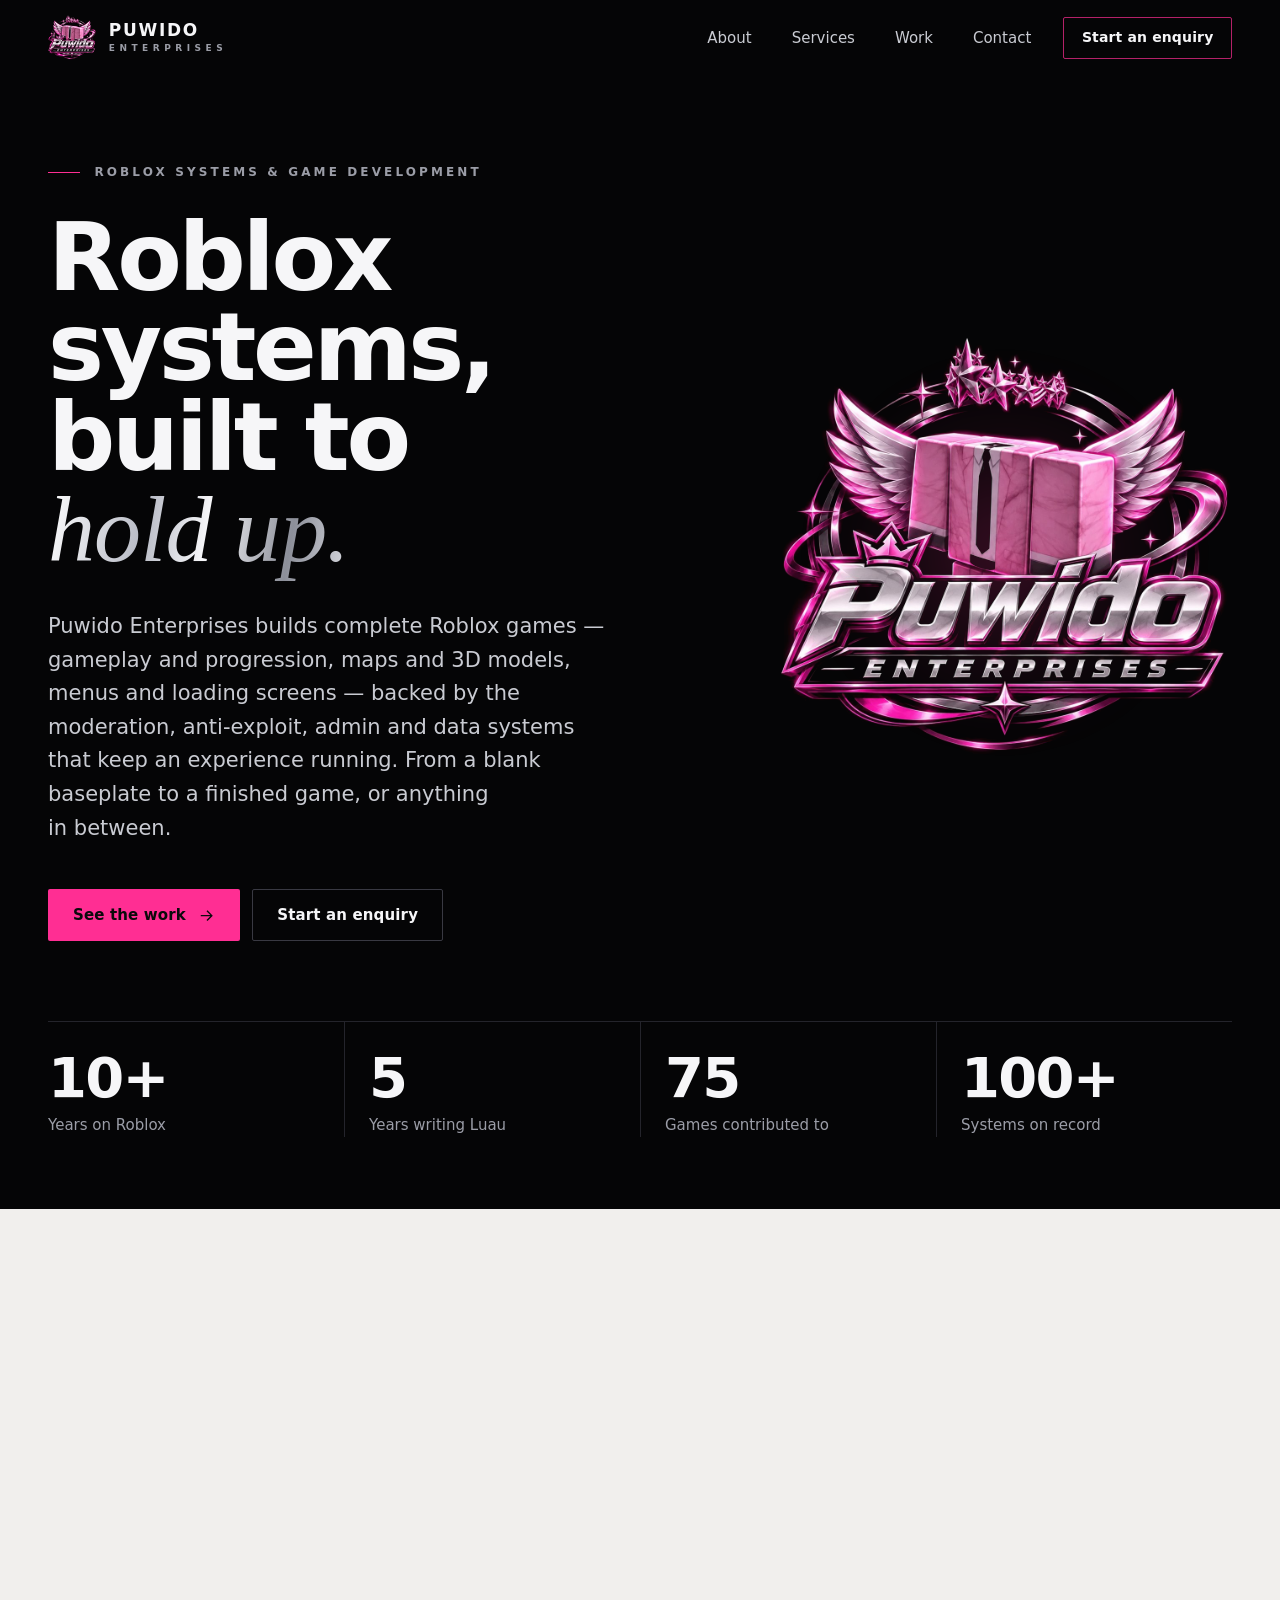
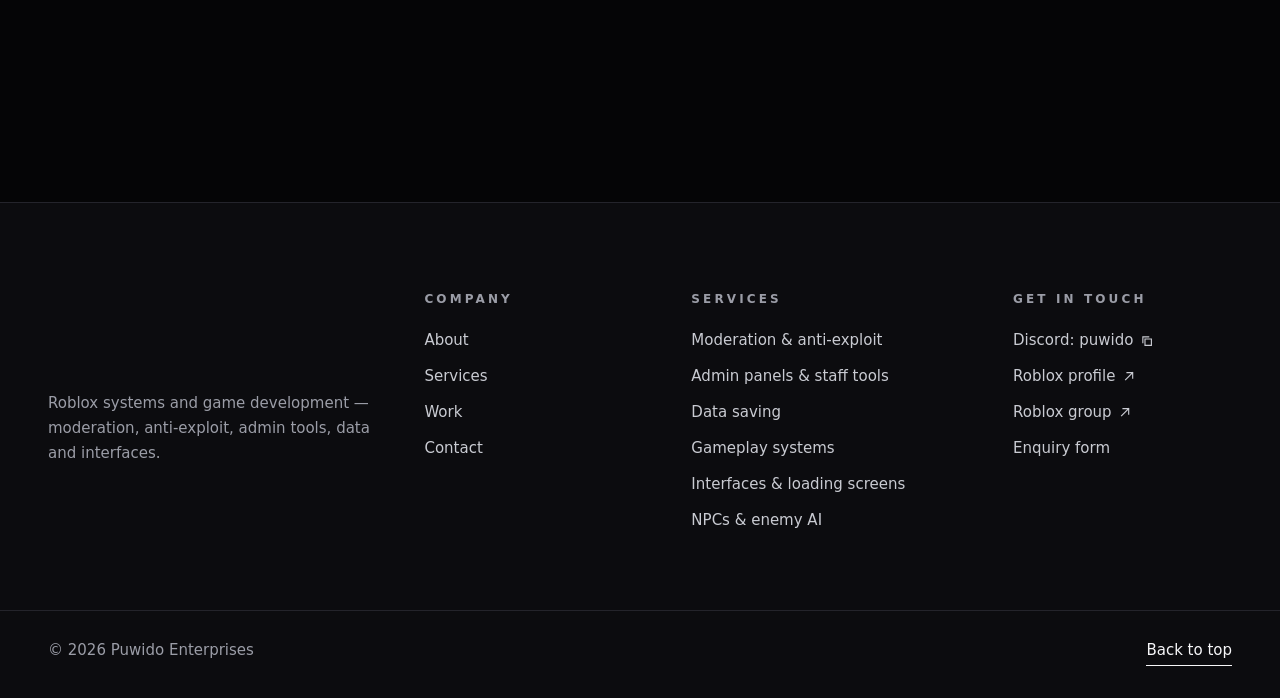
==== commit b2b3036d: "Security hardening, code showcase and new reviews - Strict deny-by-default Content-Security-Policy w" ====
--- a/index.html
+++ b/index.html
@@ -1 +1,321 @@
-<!DOCTYPE html><html lang="en-GB"><head><meta charset="utf-8"><meta content="width=device-width,initial-scale=1" name="viewport"><meta content="default-src &#39;self&#39;; script-src &#39;self&#39;; style-src &#39;self&#39; https://fonts.googleapis.com; font-src https://fonts.gstatic.com; img-src &#39;self&#39; data:; media-src &#39;self&#39;; connect-src &#39;self&#39; https://puwido-contact.puwido.workers.dev; form-action &#39;self&#39; https://puwido-contact.puwido.workers.dev; base-uri &#39;self&#39;; object-src &#39;none&#39;" http-equiv="Content-Security-Policy"><meta content="strict-origin-when-cross-origin" name="referrer"><title>Puwido Enterprises — Roblox systems &amp; game development</title><meta content="Puwido Enterprises builds Roblox systems that hold up: moderation and anti-exploit protection, admin tools, data saving, gameplay systems and interfaces." name="description"><link href="https://puwidoenterprises.com/" rel="canonical"><meta content="#050506" name="theme-color"><meta content="dark" name="color-scheme"><meta content="website" property="og:type"><meta content="Puwido Enterprises" property="og:site_name"><meta content="Puwido Enterprises — Roblox systems &amp; game development" property="og:title"><meta content="Puwido Enterprises builds Roblox systems that hold up: moderation and anti-exploit protection, admin tools, data saving, gameplay systems and interfaces." property="og:description"><meta content="https://puwidoenterprises.com/assets/img/brand/og-image.jpg" property="og:image"><meta content="1200" property="og:image:width"><meta content="630" property="og:image:height"><meta content="The Puwido Enterprises emblem" property="og:image:alt"><meta content="https://puwidoenterprises.com/" property="og:url"><meta content="summary_large_image" name="twitter:card"><link href="assets/img/icons/icon-32.png" rel="icon" sizes="32x32" type="image/png"><link href="assets/img/icons/icon-180.png" rel="apple-touch-icon"><link href="https://fonts.googleapis.com" rel="preconnect"><link href="https://fonts.gstatic.com" rel="preconnect" crossorigin><link href="https://fonts.googleapis.com/css2?family=Archivo:wdth,wght@62..125,300..800&amp;family=Instrument+Serif:ital@0;1&amp;display=swap" rel="stylesheet"><link href="assets/css/site.css?v=3f4dbfd4f3" rel="stylesheet"><script type="application/ld+json">{"@context":"https://schema.org","@type":"Organization","name":"Puwido Enterprises","description":"Roblox systems & game development","logo":"https://puwidoenterprises.com/assets/img/brand/emblem-560.jpg","url":"https://puwidoenterprises.com/","sameAs":["https://www.roblox.com/users/171575142/profile"]}</script></head><body class="page-home" id="top"><a href="#main" class="skip-link">Skip to content</a><header class="site-header" data-header><div class="site-header__inner"><a href="index.html" class="brand" aria-label="Puwido Enterprises — home"><img alt="" height="48" src="assets/img/brand/emblem-96.png" width="48" class="brand__mark"> <span class="brand__word" aria-hidden="true"><span class="brand__name">Puwido</span> <span class="brand__sub">Enterprises</span></span></a><nav aria-label="Main" class="primary-nav"><ul class="primary-nav__list"><li><a href="about.html">About</a></li><li><a href="services.html">Services</a></li><li><a href="work.html">Work</a></li><li><a href="contact.html">Contact</a></li></ul></nav><a href="contact.html" class="btn btn--outline btn--sm site-header__cta">Start an enquiry</a> <button class="menu-toggle" type="button" aria-controls="mobile-menu" aria-expanded="false" data-menu-toggle><span class="menu-toggle__label" data-menu-label>Menu</span> <span class="menu-toggle__bars" aria-hidden="true"><span></span><span></span></span></button></div><div class="mobile-menu" data-menu hidden id="mobile-menu"><nav aria-label="Mobile"><ol class="mobile-menu__list"><li><a href="index.html" aria-current="page"><span>01</span>Home</a></li><li><a href="about.html"><span>02</span>About</a></li><li><a href="services.html"><span>03</span>Services</a></li><li><a href="work.html"><span>04</span>Work</a></li><li><a href="contact.html"><span>05</span>Contact</a></li></ol></nav><div class="mobile-menu__foot"><p class="label">Discord</p><button class="copy-chip" type="button" data-copy="puwido" data-copy-label="Discord username copied"><span>puwido</span><svg aria-hidden="true" class="icon" focusable="false" viewBox="0 0 20 20"><path d="M7 7h9v9H7zM4 13V4h9" fill="none" stroke="currentColor" stroke-width="1.6"/></svg></button></div></div></header><main id="main" tabindex="-1"><section aria-labelledby="hero-title" class="hero"><div class="wrap hero__grid"><div class="hero__copy"><p class="eyebrow">Roblox systems &amp; game development</p><h1 class="hero__title" id="hero-title">Roblox systems, built to <em>hold&nbsp;up.</em></h1><p class="hero__lede">Puwido Enterprises builds complete Roblox games — gameplay and progression, maps and 3D models, menus and loading screens — backed by the moderation, anti-exploit, admin and data systems that keep an experience running. From a blank baseplate to a finished game, or anything in between.</p><div class="hero__actions"><a href="work.html" class="btn btn--primary">See the work <svg aria-hidden="true" class="icon" focusable="false" viewBox="0 0 20 20"><path d="M4 10h11M11 5l5 5-5 5" fill="none" stroke="currentColor" stroke-width="1.6" stroke-linecap="square"/></svg></a><a href="contact.html" class="btn btn--quiet">Start an enquiry</a></div></div><figure class="hero__emblem"><img alt="Puwido Enterprises emblem: a pink Roblox suit with silver wings beneath a crown of stars" height="560" src="assets/img/brand/emblem-560.jpg" width="560" fetchpriority="high" sizes="(min-width: 900px) 44vw, 86vw" srcset="assets/img/brand/emblem-560.jpg 560w, assets/img/brand/emblem-1080.jpg 1080w"></figure></div><div class="wrap hero__facts"><dl class="facts"><div class="facts__item"><dt>Years on Roblox</dt><dd>10+</dd></div><div class="facts__item"><dt>Years writing Luau</dt><dd>5</dd></div><div class="facts__item"><dt>Games contributed to</dt><dd>75</dd></div><div class="facts__item"><dt>Systems on record</dt><dd>100+</dd></div></dl></div></section><section aria-labelledby="approach-title" class="approach"><div class="wrap approach__grid"><p class="eyebrow eyebrow--dark" data-reveal>Approach</p><h2 class="approach__statement" id="approach-title" data-reveal>Every request is checked on the server. Every setting lives in one config file. Every name says <em>exactly</em> what it does.</h2><div class="approach__notes" data-reveal><p>That is the standard the work is held to: code the next developer can pick up without guessing, and systems an exploiter can’t talk their way around.</p><p>Most of it runs on the server, out of sight. The result shows up as games that stay fair, progress that doesn’t vanish, and staff who can act without editing a line of code.</p><a href="about.html" class="text-link text-link--dark">More about Puwido Enterprises <svg aria-hidden="true" class="icon" focusable="false" viewBox="0 0 20 20"><path d="M4 10h11M11 5l5 5-5 5" fill="none" stroke="currentColor" stroke-width="1.6" stroke-linecap="square"/></svg></a></div></div></section><section aria-labelledby="services-title" class="section services-overview"><div class="wrap"><header class="section-head" data-reveal><p class="eyebrow">Services</p><h2 class="section-title" id="services-title">Six disciplines, <em>one standard.</em></h2><a href="services.html" class="text-link section-head__link">All services <svg aria-hidden="true" class="icon" focusable="false" viewBox="0 0 20 20"><path d="M4 10h11M11 5l5 5-5 5" fill="none" stroke="currentColor" stroke-width="1.6" stroke-linecap="square"/></svg></a></header><ol class="service-index"><li class="service-row" data-reveal><a href="services.html#moderation" class="service-row__link"><span class="service-row__num">01</span> <span class="service-row__title">Moderation &amp; anti-exploit</span> <span class="service-row__text">Server-side systems that detect abuse, enforce your rules and keep a record of every action taken.</span> <span class="service-row__arrow"><svg aria-hidden="true" class="icon" focusable="false" viewBox="0 0 20 20"><path d="M4 10h11M11 5l5 5-5 5" fill="none" stroke="currentColor" stroke-width="1.6" stroke-linecap="square"/></svg></span></a></li><li class="service-row" data-reveal><a href="services.html#admin" class="service-row__link"><span class="service-row__num">02</span> <span class="service-row__title">Admin panels &amp; staff tools</span> <span class="service-row__text">Panels only your admins receive, with every action verified on the server.</span> <span class="service-row__arrow"><svg aria-hidden="true" class="icon" focusable="false" viewBox="0 0 20 20"><path d="M4 10h11M11 5l5 5-5 5" fill="none" stroke="currentColor" stroke-width="1.6" stroke-linecap="square"/></svg></span></a></li><li class="service-row" data-reveal><a href="services.html#data" class="service-row__link"><span class="service-row__num">03</span> <span class="service-row__title">Data saving</span> <span class="service-row__text">DataStores built so player progress doesn’t go missing.</span> <span class="service-row__arrow"><svg aria-hidden="true" class="icon" focusable="false" viewBox="0 0 20 20"><path d="M4 10h11M11 5l5 5-5 5" fill="none" stroke="currentColor" stroke-width="1.6" stroke-linecap="square"/></svg></span></a></li><li class="service-row" data-reveal><a href="services.html#gameplay" class="service-row__link"><span class="service-row__num">04</span> <span class="service-row__title">Gameplay systems</span> <span class="service-row__text">Combat, rounds, inventories, shops and quests, written as modules you can reuse.</span> <span class="service-row__arrow"><svg aria-hidden="true" class="icon" focusable="false" viewBox="0 0 20 20"><path d="M4 10h11M11 5l5 5-5 5" fill="none" stroke="currentColor" stroke-width="1.6" stroke-linecap="square"/></svg></span></a></li><li class="service-row" data-reveal><a href="services.html#interface" class="service-row__link"><span class="service-row__num">05</span> <span class="service-row__title">Interfaces &amp; loading screens</span> <span class="service-row__text">Menus, HUDs, shops and loading screens that work on PC, mobile and console.</span> <span class="service-row__arrow"><svg aria-hidden="true" class="icon" focusable="false" viewBox="0 0 20 20"><path d="M4 10h11M11 5l5 5-5 5" fill="none" stroke="currentColor" stroke-width="1.6" stroke-linecap="square"/></svg></span></a></li><li class="service-row" data-reveal><a href="services.html#npcs" class="service-row__link"><span class="service-row__num">06</span> <span class="service-row__title">NPCs &amp; enemy AI</span> <span class="service-row__text">Enemies that use pathfinding and state machines, up to full boss fights.</span> <span class="service-row__arrow"><svg aria-hidden="true" class="icon" focusable="false" viewBox="0 0 20 20"><path d="M4 10h11M11 5l5 5-5 5" fill="none" stroke="currentColor" stroke-width="1.6" stroke-linecap="square"/></svg></span></a></li></ol></div></section><section aria-labelledby="work-title" class="section selected-work"><div class="wrap"><header class="section-head" data-reveal><p class="eyebrow">Selected work</p><h2 class="section-title" id="work-title">Games the work <em>runs in.</em></h2><a href="work.html" class="text-link section-head__link">View all work <svg aria-hidden="true" class="icon" focusable="false" viewBox="0 0 20 20"><path d="M4 10h11M11 5l5 5-5 5" fill="none" stroke="currentColor" stroke-width="1.6" stroke-linecap="square"/></svg></a></header><ul class="feature-grid"><li class="feature-grid__item feature-grid__item--lead" data-reveal><a href="work.html#wreck-it" class="work-tile"><span class="work-tile__media"><img alt="" height="432" src="assets/img/work/wreck-it.jpg" width="767" loading="lazy" decoding="async"></span><span class="work-tile__meta"><span class="work-tile__type">Simulator · Incremental</span> <span class="work-tile__title">Wreck It! <svg aria-hidden="true" class="icon" focusable="false" viewBox="0 0 20 20"><path d="M4 10h11M11 5l5 5-5 5" fill="none" stroke="currentColor" stroke-width="1.6" stroke-linecap="square"/></svg></span></span></a></li><li class="feature-grid__item" data-reveal><a href="work.html#plastering-simulator" class="work-tile"><span class="work-tile__media"><img alt="" height="432" src="assets/img/work/plastering.jpg" width="648" loading="lazy" decoding="async"></span><span class="work-tile__meta"><span class="work-tile__type">Simulator · Job simulator</span> <span class="work-tile__title">Plastering Simulator <svg aria-hidden="true" class="icon" focusable="false" viewBox="0 0 20 20"><path d="M4 10h11M11 5l5 5-5 5" fill="none" stroke="currentColor" stroke-width="1.6" stroke-linecap="square"/></svg></span></span></a></li><li class="feature-grid__item" data-reveal><a href="work.html#balloon-simulator" class="work-tile"><span class="work-tile__media"><img alt="" height="432" src="assets/img/work/balloon.jpg" width="648" loading="lazy" decoding="async"></span><span class="work-tile__meta"><span class="work-tile__type">Simulator · Incremental</span> <span class="work-tile__title">+1 Balloon Simulator <svg aria-hidden="true" class="icon" focusable="false" viewBox="0 0 20 20"><path d="M4 10h11M11 5l5 5-5 5" fill="none" stroke="currentColor" stroke-width="1.6" stroke-linecap="square"/></svg></span></span></a></li><li class="feature-grid__item" data-reveal><a href="work.html#steal-a-robloxian" class="work-tile"><span class="work-tile__media"><img alt="" height="432" src="assets/img/work/steal-a-robloxian.jpg" width="739" loading="lazy" decoding="async"></span><span class="work-tile__meta"><span class="work-tile__type">Simulator · Tycoon</span> <span class="work-tile__title">Steal a Robloxian <svg aria-hidden="true" class="icon" focusable="false" viewBox="0 0 20 20"><path d="M4 10h11M11 5l5 5-5 5" fill="none" stroke="currentColor" stroke-width="1.6" stroke-linecap="square"/></svg></span></span></a></li></ul></div></section><section aria-labelledby="spotlight-title" class="section spotlight"><div class="wrap spotlight__grid"><div class="spotlight__media" data-reveal><div class="frame"><video controls playsinline preload="metadata" src="assets/video/custom-loading-screen.mp4#t=1"><a href="assets/video/custom-loading-screen.mp4">Download the Custom Loading Screen recording</a></video></div><p class="caption">Custom Loading Screen — recorded in Roblox.</p></div><div class="spotlight__copy" data-reveal><p class="eyebrow">Systems on record</p><h2 class="section-title" id="spotlight-title">Recorded in Roblox, <em>not mocked up.</em></h2><p>Each system is captured running in a live experience, with a written breakdown of what it does and how it’s secured.</p><ol class="system-links"><li><a href="work.html#warden"><span class="system-links__num">01</span><span class="system-links__title">Warden — Anti-Cheat</span><span class="system-links__cat">Anti-cheat</span></a></li><li><a href="work.html#anti-injection"><span class="system-links__num">02</span><span class="system-links__title">Anti-Injection System</span><span class="system-links__cat">Security</span></a></li><li><a href="work.html#anti-ageplayer"><span class="system-links__num">03</span><span class="system-links__title">Anti-Ageplayer System</span><span class="system-links__cat">Moderation</span></a></li><li><a href="work.html#anti-nsfw"><span class="system-links__num">04</span><span class="system-links__title">Anti-NSFW System</span><span class="system-links__cat">Moderation</span></a></li><li><a href="work.html#avatar-loading-screen"><span class="system-links__num">05</span><span class="system-links__title">Avatar Loading Screen</span><span class="system-links__cat">Interface</span></a></li><li><a href="work.html#custom-loading-screen"><span class="system-links__num">06</span><span class="system-links__title">Custom Loading Screen</span><span class="system-links__cat">Interface</span></a></li></ol></div></div></section><section aria-labelledby="reviews-title" class="section reviews"><div class="wrap"><header class="section-head section-head--stacked" data-reveal><p class="eyebrow">Reviews</p><h2 class="section-title" id="reviews-title">What people <em>say.</em></h2></header><ul class="review-list"><li class="review" data-reveal><div class="review__stars" role="img" aria-label="5 out of 5"><svg aria-hidden="true" class="star" focusable="false" viewBox="0 0 24 24"><path d="M12 17.27 18.18 21l-1.64-7.03L22 9.24l-7.19-.61L12 2 9.19 8.63 2 9.24l5.46 4.73L5.82 21z" fill="currentColor"/></svg><svg aria-hidden="true" class="star" focusable="false" viewBox="0 0 24 24"><path d="M12 17.27 18.18 21l-1.64-7.03L22 9.24l-7.19-.61L12 2 9.19 8.63 2 9.24l5.46 4.73L5.82 21z" fill="currentColor"/></svg><svg aria-hidden="true" class="star" focusable="false" viewBox="0 0 24 24"><path d="M12 17.27 18.18 21l-1.64-7.03L22 9.24l-7.19-.61L12 2 9.19 8.63 2 9.24l5.46 4.73L5.82 21z" fill="currentColor"/></svg><svg aria-hidden="true" class="star" focusable="false" viewBox="0 0 24 24"><path d="M12 17.27 18.18 21l-1.64-7.03L22 9.24l-7.19-.61L12 2 9.19 8.63 2 9.24l5.46 4.73L5.82 21z" fill="currentColor"/></svg><svg aria-hidden="true" class="star" focusable="false" viewBox="0 0 24 24"><path d="M12 17.27 18.18 21l-1.64-7.03L22 9.24l-7.19-.61L12 2 9.19 8.63 2 9.24l5.46 4.73L5.82 21z" fill="currentColor"/></svg></div><blockquote class="review__quote">Puwido is a good dev — he made a tip jar and donation board for me. Both look sick.</blockquote><p class="review__author"><span aria-hidden="true">&mdash;</span> WOLF</p></li><li class="review" data-reveal><div class="review__stars" role="img" aria-label="5 out of 5"><svg aria-hidden="true" class="star" focusable="false" viewBox="0 0 24 24"><path d="M12 17.27 18.18 21l-1.64-7.03L22 9.24l-7.19-.61L12 2 9.19 8.63 2 9.24l5.46 4.73L5.82 21z" fill="currentColor"/></svg><svg aria-hidden="true" class="star" focusable="false" viewBox="0 0 24 24"><path d="M12 17.27 18.18 21l-1.64-7.03L22 9.24l-7.19-.61L12 2 9.19 8.63 2 9.24l5.46 4.73L5.82 21z" fill="currentColor"/></svg><svg aria-hidden="true" class="star" focusable="false" viewBox="0 0 24 24"><path d="M12 17.27 18.18 21l-1.64-7.03L22 9.24l-7.19-.61L12 2 9.19 8.63 2 9.24l5.46 4.73L5.82 21z" fill="currentColor"/></svg><svg aria-hidden="true" class="star" focusable="false" viewBox="0 0 24 24"><path d="M12 17.27 18.18 21l-1.64-7.03L22 9.24l-7.19-.61L12 2 9.19 8.63 2 9.24l5.46 4.73L5.82 21z" fill="currentColor"/></svg><svg aria-hidden="true" class="star" focusable="false" viewBox="0 0 24 24"><path d="M12 17.27 18.18 21l-1.64-7.03L22 9.24l-7.19-.61L12 2 9.19 8.63 2 9.24l5.46 4.73L5.82 21z" fill="currentColor"/></svg></div><blockquote class="review__quote">They made me a sick loading screen and anti-cheat that both work wonders!</blockquote><p class="review__author"><span aria-hidden="true">&mdash;</span> FztDevs</p></li></ul></div></section><section aria-labelledby="cta-title" class="cta"><div class="wrap cta__grid"><h2 class="cta__title" id="cta-title" data-reveal>Have a project that needs to <em>hold up?</em></h2><div class="cta__side" data-reveal><p>Share the game, what it needs built and when you need it. Enquiries are answered on Discord.</p><div class="cta__actions"><a href="contact.html" class="btn btn--primary">Start an enquiry <svg aria-hidden="true" class="icon" focusable="false" viewBox="0 0 20 20"><path d="M4 10h11M11 5l5 5-5 5" fill="none" stroke="currentColor" stroke-width="1.6" stroke-linecap="square"/></svg></a><button class="btn btn--quiet" type="button" data-copy="puwido" data-copy-label="Discord username copied">Copy Discord username <svg aria-hidden="true" class="icon" focusable="false" viewBox="0 0 20 20"><path d="M7 7h9v9H7zM4 13V4h9" fill="none" stroke="currentColor" stroke-width="1.6"/></svg></button></div></div></div></section></main><footer class="site-footer"><div class="wrap site-footer__grid"><div class="site-footer__brand"><img alt="Puwido Enterprises" height="80" src="assets/img/brand/emblem-160.png" width="80" loading="lazy"><p>Roblox systems and game development — moderation, anti-exploit, admin tools, data and interfaces.</p></div><nav aria-label="Company" class="site-footer__col"><h2 class="label">Company</h2><ul><li><a href="about.html">About</a></li><li><a href="services.html">Services</a></li><li><a href="work.html">Work</a></li><li><a href="contact.html">Contact</a></li></ul></nav><nav aria-label="Services" class="site-footer__col"><h2 class="label">Services</h2><ul><li><a href="services.html#moderation">Moderation &amp; anti-exploit</a></li><li><a href="services.html#admin">Admin panels &amp; staff tools</a></li><li><a href="services.html#data">Data saving</a></li><li><a href="services.html#gameplay">Gameplay systems</a></li><li><a href="services.html#interface">Interfaces &amp; loading screens</a></li><li><a href="services.html#npcs">NPCs &amp; enemy AI</a></li></ul></nav><div class="site-footer__col"><h2 class="label">Get in touch</h2><ul><li><button class="footer-copy" type="button" data-copy="puwido" data-copy-label="Discord username copied">Discord: puwido <svg aria-hidden="true" class="icon" focusable="false" viewBox="0 0 20 20"><path d="M7 7h9v9H7zM4 13V4h9" fill="none" stroke="currentColor" stroke-width="1.6"/></svg></button></li><li><a href="https://www.roblox.com/users/171575142/profile" rel="noopener noreferrer" target="_blank">Roblox profile <svg aria-hidden="true" class="icon" focusable="false" viewBox="0 0 20 20"><path d="M7 5h8v8M15 5 5 15" fill="none" stroke="currentColor" stroke-width="1.6" stroke-linecap="square"/></svg><span class="visually-hidden">(opens in a new tab)</span></a></li><li><a href="https://www.roblox.com/communities/980905645/Puwido-Enterprises" rel="noopener noreferrer" target="_blank">Roblox group <svg aria-hidden="true" class="icon" focusable="false" viewBox="0 0 20 20"><path d="M7 5h8v8M15 5 5 15" fill="none" stroke="currentColor" stroke-width="1.6" stroke-linecap="square"/></svg><span class="visually-hidden">(opens in a new tab)</span></a></li><li><a href="contact.html">Enquiry form</a></li></ul></div></div><div class="wrap site-footer__base"><p>&copy; 2026 Puwido Enterprises</p><a href="#top" class="text-link" data-to-top>Back to top</a></div></footer><div class="toast" role="status" aria-live="polite" data-toast></div><script defer src="assets/js/site.js?v=6f895bdecd"></script></body></html>+<!DOCTYPE html><html lang="en-GB"><head><meta charset="utf-8"><meta content="width=device-width,initial-scale=1" name="viewport"><meta content="default-src &#39;none&#39;; script-src &#39;self&#39;; style-src &#39;self&#39; https://fonts.googleapis.com; font-src https://fonts.gstatic.com; img-src &#39;self&#39;; media-src &#39;self&#39;; manifest-src &#39;self&#39;; connect-src &#39;self&#39; https://puwido-contact.puwido.workers.dev; form-action &#39;self&#39; https://puwido-contact.puwido.workers.dev; frame-src &#39;none&#39;; worker-src &#39;none&#39;; base-uri &#39;none&#39;; object-src &#39;none&#39;; require-trusted-types-for &#39;script&#39;; trusted-types &#39;none&#39;; upgrade-insecure-requests" http-equiv="Content-Security-Policy"><meta content="strict-origin-when-cross-origin" name="referrer"><title>Puwido Enterprises — Roblox systems &amp; game development</title><meta content="Puwido Enterprises builds Roblox systems that hold up: moderation and anti-exploit protection, admin tools, data saving, gameplay systems and interfaces." name="description"><link href="https://puwidoenterprises.com/" rel="canonical"><meta content="#050506" name="theme-color"><meta content="dark" name="color-scheme"><meta content="website" property="og:type"><meta content="Puwido Enterprises" property="og:site_name"><meta content="Puwido Enterprises — Roblox systems &amp; game development" property="og:title"><meta content="Puwido Enterprises builds Roblox systems that hold up: moderation and anti-exploit protection, admin tools, data saving, gameplay systems and interfaces." property="og:description"><meta content="https://puwidoenterprises.com/assets/img/brand/og-image.jpg" property="og:image"><meta content="1200" property="og:image:width"><meta content="630" property="og:image:height"><meta content="The Puwido Enterprises emblem" property="og:image:alt"><meta content="https://puwidoenterprises.com/" property="og:url"><meta content="summary_large_image" name="twitter:card"><link href="assets/img/icons/icon-32.png" rel="icon" sizes="32x32" type="image/png"><link href="assets/img/icons/icon-180.png" rel="apple-touch-icon"><link href="https://fonts.googleapis.com" rel="preconnect"><link href="https://fonts.gstatic.com" rel="preconnect" crossorigin><link href="https://fonts.googleapis.com/css2?family=Archivo:wdth,wght@62..125,300..800&amp;family=Instrument+Serif:ital@0;1&amp;display=swap" rel="stylesheet"><link href="assets/css/site.css?v=552db64274" rel="stylesheet"><script type="application/ld+json">{"@context":"https://schema.org","@type":"Organization","name":"Puwido Enterprises","description":"Roblox systems & game development","logo":"https://puwidoenterprises.com/assets/img/brand/emblem-560.jpg","url":"https://puwidoenterprises.com/","sameAs":["https://www.roblox.com/users/171575142/profile"]}</script></head><body class="page-home" id="top"><a href="#main" class="skip-link">Skip to content</a><header class="site-header" data-header><div class="site-header__inner"><a href="index.html" class="brand" aria-label="Puwido Enterprises — home"><img alt="" height="48" src="assets/img/brand/emblem-96.png" width="48" class="brand__mark"> <span class="brand__word" aria-hidden="true"><span class="brand__name">Puwido</span> <span class="brand__sub">Enterprises</span></span></a><nav aria-label="Main" class="primary-nav"><ul class="primary-nav__list"><li><a href="about.html">About</a></li><li><a href="services.html">Services</a></li><li><a href="work.html">Work</a></li><li><a href="contact.html">Contact</a></li></ul></nav><a href="contact.html" class="btn btn--outline btn--sm site-header__cta">Start an enquiry</a> <button class="menu-toggle" type="button" aria-controls="mobile-menu" aria-expanded="false" data-menu-toggle><span class="menu-toggle__label" data-menu-label>Menu</span> <span class="menu-toggle__bars" aria-hidden="true"><span></span><span></span></span></button></div><div class="mobile-menu" data-menu hidden id="mobile-menu"><nav aria-label="Mobile"><ol class="mobile-menu__list"><li><a href="index.html" aria-current="page"><span>01</span>Home</a></li><li><a href="about.html"><span>02</span>About</a></li><li><a href="services.html"><span>03</span>Services</a></li><li><a href="work.html"><span>04</span>Work</a></li><li><a href="contact.html"><span>05</span>Contact</a></li></ol></nav><div class="mobile-menu__foot"><p class="label">Discord</p><button class="copy-chip" type="button" data-copy="puwido" data-copy-label="Discord username copied"><span>puwido</span><svg aria-hidden="true" class="icon" focusable="false" viewBox="0 0 20 20"><path d="M7 7h9v9H7zM4 13V4h9" fill="none" stroke="currentColor" stroke-width="1.6"/></svg></button></div></div></header><main id="main" tabindex="-1"><section aria-labelledby="hero-title" class="hero"><div class="wrap hero__grid"><div class="hero__copy"><p class="eyebrow">Roblox systems &amp; game development</p><h1 class="hero__title" id="hero-title">Roblox systems, built to <em>hold&nbsp;up.</em></h1><p class="hero__lede">Puwido Enterprises builds complete Roblox games — gameplay and progression, maps and 3D models, menus and loading screens — backed by the moderation, anti-exploit, admin and data systems that keep an experience running. From a blank baseplate to a finished game, or anything in between.</p><div class="hero__actions"><a href="work.html" class="btn btn--primary">See the work <svg aria-hidden="true" class="icon" focusable="false" viewBox="0 0 20 20"><path d="M4 10h11M11 5l5 5-5 5" fill="none" stroke="currentColor" stroke-width="1.6" stroke-linecap="square"/></svg></a><a href="contact.html" class="btn btn--quiet">Start an enquiry</a></div></div><figure class="hero__emblem"><img alt="Puwido Enterprises emblem: a pink Roblox suit with silver wings beneath a crown of stars" height="560" src="assets/img/brand/emblem-560.jpg" width="560" fetchpriority="high" sizes="(min-width: 900px) 44vw, 86vw" srcset="assets/img/brand/emblem-560.jpg 560w, assets/img/brand/emblem-1080.jpg 1080w"></figure></div><div class="wrap hero__facts"><dl class="facts"><div class="facts__item"><dt>Years on Roblox</dt><dd>10+</dd></div><div class="facts__item"><dt>Years writing Luau</dt><dd>5</dd></div><div class="facts__item"><dt>Games contributed to</dt><dd>75</dd></div><div class="facts__item"><dt>Systems on record</dt><dd>100+</dd></div></dl></div></section><section aria-labelledby="approach-title" class="approach"><div class="wrap approach__grid"><p class="eyebrow eyebrow--dark" data-reveal>Approach</p><h2 class="approach__statement" id="approach-title" data-reveal>Every request is checked on the server. Every setting lives in one config file. Every name says <em>exactly</em> what it does.</h2><div class="approach__notes" data-reveal><p>That is the standard the work is held to: code the next developer can pick up without guessing, and systems an exploiter can’t talk their way around.</p><p>Most of it runs on the server, out of sight. The result shows up as games that stay fair, progress that doesn’t vanish, and staff who can act without editing a line of code.</p><a href="about.html" class="text-link text-link--dark">More about Puwido Enterprises <svg aria-hidden="true" class="icon" focusable="false" viewBox="0 0 20 20"><path d="M4 10h11M11 5l5 5-5 5" fill="none" stroke="currentColor" stroke-width="1.6" stroke-linecap="square"/></svg></a></div></div></section><section aria-labelledby="code-title" class="section code-demo"><div class="wrap code-demo__grid"><div class="code-demo__copy" data-reveal><p class="eyebrow">Under the hood</p><h2 class="section-title" id="code-title">Written to be <em>read.</em></h2><p>Clear names, small functions, and server-side checks you can follow line by line — the same standard across games, doors and anti-exploit systems. A few excerpts, straight from the source.</p></div><div class="code-demo__media" data-reveal><figure class="code-card" aria-label="Source excerpts from Puwido Enterprises systems" data-code><figcaption class="code-card__bar"><span class="code-card__name" data-code-name><span class="code-card__dir">snippets/</span>DoorController<span class="code-card__ext">.lua</span></span> <span class="code-card__hint" aria-hidden="true">hover to pause</span></figcaption><div class="code-card__viewport" data-code-viewport><div class="code-card__track" data-code-track><div class="code-block" data-file="snippets/DoorController.lua"><pre class="code-card__code"><span class="tok-comment">-- snippets/DoorController.lua</span>
+<span class="tok-keyword">local</span> <span class="tok-keyword">function</span> <span class="tok-function">setupRollUp</span>(door)
+	<span class="tok-keyword">local</span> slats <span class="tok-punct">=</span> {}
+	<span class="tok-keyword">for</span> _<span class="tok-punct">,</span> p <span class="tok-keyword">in</span> <span class="tok-global">ipairs</span>(door<span class="tok-punct">:</span><span class="tok-function">GetChildren</span>()) <span class="tok-keyword">do</span>
+		<span class="tok-keyword">if</span> p<span class="tok-punct">.</span>Name <span class="tok-punct">==</span> <span class="tok-string">&quot;Slat&quot;</span> <span class="tok-keyword">then</span>
+			<span class="tok-global">table</span><span class="tok-punct">.</span><span class="tok-function">insert</span>(slats<span class="tok-punct">,</span> {part <span class="tok-punct">=</span> p<span class="tok-punct">,</span> base <span class="tok-punct">=</span> p<span class="tok-punct">.</span><span class="tok-global">CFrame</span><span class="tok-punct">,</span> transparency <span class="tok-punct">=</span> p<span class="tok-punct">.</span>Transparency})
+		<span class="tok-keyword">end</span>
+	<span class="tok-keyword">end</span>
+	<span class="tok-keyword">local</span> rise <span class="tok-punct">=</span> door<span class="tok-punct">:</span><span class="tok-function">GetAttribute</span>(<span class="tok-string">&quot;Rise&quot;</span>) <span class="tok-keyword">or</span> <span class="tok-number">20</span>
+	<span class="tok-keyword">local</span> hideAbove <span class="tok-punct">=</span> door<span class="tok-punct">:</span><span class="tok-function">GetAttribute</span>(<span class="tok-string">&quot;HideAbove&quot;</span>)
+	<span class="tok-keyword">local</span> t <span class="tok-punct">=</span> door<span class="tok-punct">:</span><span class="tok-function">GetAttribute</span>(<span class="tok-string">&quot;Time&quot;</span>) <span class="tok-keyword">or</span> <span class="tok-number">3</span>
+	<span class="tok-keyword">local</span> beacons<span class="tok-punct">,</span> lamps <span class="tok-punct">=</span> {}<span class="tok-punct">,</span> {}
+	<span class="tok-keyword">for</span> _<span class="tok-punct">,</span> d <span class="tok-keyword">in</span> <span class="tok-global">ipairs</span>(door<span class="tok-punct">.</span>Parent<span class="tok-punct">.</span>Parent<span class="tok-punct">:</span><span class="tok-function">GetDescendants</span>()) <span class="tok-keyword">do</span>
+		<span class="tok-keyword">if</span> d<span class="tok-punct">.</span>Name <span class="tok-punct">==</span> <span class="tok-string">&quot;Beacon&quot;</span> <span class="tok-keyword">and</span> d<span class="tok-punct">:</span><span class="tok-function">IsA</span>(<span class="tok-string">&quot;BasePart&quot;</span>) <span class="tok-keyword">then</span>
+			<span class="tok-global">table</span><span class="tok-punct">.</span><span class="tok-function">insert</span>(beacons<span class="tok-punct">,</span> {part <span class="tok-punct">=</span> d<span class="tok-punct">,</span> cf <span class="tok-punct">=</span> d<span class="tok-punct">.</span><span class="tok-global">CFrame</span>})
+		<span class="tok-keyword">end</span>
+		<span class="tok-keyword">if</span> d<span class="tok-punct">.</span>Name <span class="tok-punct">==</span> <span class="tok-string">&quot;StatusLamp&quot;</span> <span class="tok-keyword">then</span>
+			<span class="tok-global">table</span><span class="tok-punct">.</span><span class="tok-function">insert</span>(lamps<span class="tok-punct">,</span> d)
+		<span class="tok-keyword">end</span>
+	<span class="tok-keyword">end</span></pre></div><div class="code-block" data-file="snippets/CrewService.lua"><pre class="code-card__code"><span class="tok-comment">-- snippets/CrewService.lua</span>
+<span class="tok-keyword">function</span> Assist<span class="tok-punct">.</span><span class="tok-function">PlotOf</span>(part)
+	<span class="tok-keyword">local</span> node <span class="tok-punct">=</span> part
+	<span class="tok-keyword">while</span> node <span class="tok-keyword">and</span> node<span class="tok-punct">.</span>Parent <span class="tok-keyword">and</span> node<span class="tok-punct">.</span>Parent<span class="tok-punct">.</span>Name <span class="tok-punct">~=</span> <span class="tok-string">&quot;Plots&quot;</span> <span class="tok-keyword">do</span>
+		node <span class="tok-punct">=</span> node<span class="tok-punct">.</span>Parent
+	<span class="tok-keyword">end</span>
+	<span class="tok-keyword">return</span> node <span class="tok-keyword">and</span> node<span class="tok-punct">.</span>Parent <span class="tok-keyword">and</span> node<span class="tok-punct">.</span>Parent<span class="tok-punct">.</span>Name <span class="tok-punct">==</span> <span class="tok-string">&quot;Plots&quot;</span> <span class="tok-keyword">and</span> node <span class="tok-keyword">or</span> <span class="tok-keyword">nil</span>
+<span class="tok-keyword">end</span>
+
+<span class="tok-keyword">local</span> <span class="tok-keyword">function</span> <span class="tok-function">crewPlayers</span>(crew)
+	<span class="tok-keyword">local</span> list <span class="tok-punct">=</span> {crew<span class="tok-punct">.</span>Boss}
+	<span class="tok-keyword">for</span> _<span class="tok-punct">,</span> m <span class="tok-keyword">in</span> <span class="tok-global">ipairs</span>(crew<span class="tok-punct">.</span>Members) <span class="tok-keyword">do</span>
+		<span class="tok-global">table</span><span class="tok-punct">.</span><span class="tok-function">insert</span>(list<span class="tok-punct">,</span> m)
+	<span class="tok-keyword">end</span>
+	<span class="tok-keyword">return</span> list
+<span class="tok-keyword">end</span>
+
+<span class="tok-keyword">local</span> <span class="tok-keyword">function</span> <span class="tok-function">isCrewMember</span>(player)
+	<span class="tok-keyword">local</span> crew <span class="tok-punct">=</span> crewOf[player]
+	<span class="tok-keyword">return</span> crew <span class="tok-punct">~=</span> <span class="tok-keyword">nil</span> <span class="tok-keyword">and</span> crew<span class="tok-punct">.</span>Boss <span class="tok-punct">~=</span> player
+<span class="tok-keyword">end</span></pre></div><div class="code-block" data-file="snippets/Interact.lua"><pre class="code-card__code"><span class="tok-comment">-- snippets/Interact.lua</span>
+<span class="tok-keyword">if</span> <span class="tok-keyword">not</span> open <span class="tok-keyword">and</span> opts<span class="tok-punct">.</span>blocked <span class="tok-keyword">and</span> opts<span class="tok-punct">.</span><span class="tok-function">blocked</span>() <span class="tok-keyword">then</span>
+	<span class="tok-keyword">for</span> _<span class="tok-punct">,</span> pr <span class="tok-keyword">in</span> <span class="tok-global">ipairs</span>(list) <span class="tok-keyword">do</span>
+		pr<span class="tok-punct">.</span>ObjectText <span class="tok-punct">=</span> <span class="tok-string">&quot;Clear the doorway&quot;</span>
+	<span class="tok-keyword">end</span>
+	<span class="tok-global">task</span><span class="tok-punct">.</span><span class="tok-function">delay</span>(<span class="tok-number">2</span><span class="tok-punct">,</span> <span class="tok-keyword">function</span>()
+		<span class="tok-keyword">for</span> _<span class="tok-punct">,</span> pr <span class="tok-keyword">in</span> <span class="tok-global">ipairs</span>(list) <span class="tok-keyword">do</span>
+			pr<span class="tok-punct">.</span>ObjectText <span class="tok-punct">=</span> opts<span class="tok-punct">.</span>object
+		<span class="tok-keyword">end</span>
+	<span class="tok-keyword">end</span>)
+	<span class="tok-keyword">return</span> <span class="tok-keyword">false</span>
+<span class="tok-keyword">end</span>
+busyUntil <span class="tok-punct">=</span> <span class="tok-function">now</span>() <span class="tok-punct">+</span> duration <span class="tok-punct">+</span> <span class="tok-number">0.3</span>
+<span class="tok-function">setState</span>(model<span class="tok-punct">,</span> open)
+<span class="tok-global">task</span><span class="tok-punct">.</span><span class="tok-function">delay</span>(duration <span class="tok-punct">+</span> <span class="tok-number">0.3</span><span class="tok-punct">,</span> label)
+token <span class="tok-punct">+=</span> <span class="tok-number">1</span>
+<span class="tok-keyword">local</span> mine <span class="tok-punct">=</span> token</pre></div><div class="code-block" data-file="snippets/Enforcement.lua"><pre class="code-card__code"><span class="tok-comment">-- snippets/Enforcement.lua</span>
+<span class="tok-keyword">function</span> Enforcement<span class="tok-punct">.</span><span class="tok-function">Init</span>(context)
+	ctx <span class="tok-punct">=</span> context
+	cfg <span class="tok-punct">=</span> ctx<span class="tok-punct">.</span>Config<span class="tok-punct">.</span>Enforcement
+	<span class="tok-keyword">local</span> ok<span class="tok-punct">,</span> result <span class="tok-punct">=</span> <span class="tok-global">pcall</span>(<span class="tok-global">DataStoreService</span><span class="tok-punct">.</span>GetDataStore<span class="tok-punct">,</span> <span class="tok-global">DataStoreService</span><span class="tok-punct">,</span> cfg<span class="tok-punct">.</span>Ban<span class="tok-punct">.</span>DataStoreName)
+	<span class="tok-keyword">if</span> ok <span class="tok-keyword">then</span>
+		banStore <span class="tok-punct">=</span> result
+	<span class="tok-keyword">else</span>
+		<span class="tok-global">warn</span>(<span class="tok-string">&quot;[AntiCheat] Ban DataStore unavailable: &quot;</span> <span class="tok-punct">..</span> <span class="tok-global">tostring</span>(result))
+	<span class="tok-keyword">end</span>
+<span class="tok-keyword">end</span></pre></div><div class="code-block" data-file="snippets/tags.js"><pre class="code-card__code"><span class="tok-comment">// snippets/tags.js</span>
+<span class="tok-keyword">function</span> <span class="tok-function">normalizeTags</span>(tags) {
+  <span class="tok-keyword">const</span> out <span class="tok-punct">=</span> <span class="tok-keyword">new</span> <span class="tok-global">Set</span>()<span class="tok-punct">;</span>
+  <span class="tok-keyword">for</span> (<span class="tok-keyword">const</span> raw <span class="tok-keyword">of</span> tags) {
+    <span class="tok-keyword">for</span> (<span class="tok-keyword">const</span> part <span class="tok-keyword">of</span> <span class="tok-global">String</span>(raw)<span class="tok-punct">.</span><span class="tok-function">split</span>(<span class="tok-string">&quot;,&quot;</span>)) {
+      <span class="tok-keyword">const</span> tag <span class="tok-punct">=</span> part<span class="tok-punct">.</span><span class="tok-function">trim</span>()<span class="tok-punct">.</span><span class="tok-function">toLowerCase</span>()<span class="tok-punct">.</span><span class="tok-function">replace</span>(<span class="tok-punct">/^#/</span><span class="tok-punct">,</span> <span class="tok-string">&quot;&quot;</span>)<span class="tok-punct">;</span>
+      <span class="tok-keyword">if</span> (!tag) <span class="tok-keyword">continue</span><span class="tok-punct">;</span>
+      <span class="tok-keyword">if</span> (!TAG_RE<span class="tok-punct">.</span><span class="tok-function">test</span>(tag)) {
+        <span class="tok-keyword">throw</span> <span class="tok-keyword">new</span> <span class="tok-function">UserError</span>(<span class="tok-string">`&quot;${part.trim()}&quot; isn&#39;t a valid tag.`</span>)<span class="tok-punct">;</span>
+      }
+      out<span class="tok-punct">.</span><span class="tok-function">add</span>(tag)<span class="tok-punct">;</span>
+    }
+  }
+  <span class="tok-keyword">return</span> [<span class="tok-punct">...</span>out]<span class="tok-punct">.</span><span class="tok-function">sort</span>()<span class="tok-punct">;</span>
+}</pre></div><div class="code-block" data-file="snippets/commands.js"><pre class="code-card__code"><span class="tok-comment">// snippets/commands.js</span>
+<span class="tok-keyword">const</span> COMMANDS <span class="tok-punct">=</span> {
+  add<span class="tok-punct">:</span> {
+    usage<span class="tok-punct">:</span> <span class="tok-string">&quot;add &lt;title...&gt; [-p low|normal|high] [-d &lt;date&gt;] [-t &lt;tag&gt;]...&quot;</span><span class="tok-punct">,</span>
+    summary<span class="tok-punct">:</span> <span class="tok-string">&quot;Add a task&quot;</span><span class="tok-punct">,</span>
+    flags<span class="tok-punct">:</span> [<span class="tok-string">&quot;priority&quot;</span><span class="tok-punct">,</span> <span class="tok-string">&quot;due&quot;</span><span class="tok-punct">,</span> <span class="tok-string">&quot;tag&quot;</span>]<span class="tok-punct">,</span>
+    mutates<span class="tok-punct">:</span> <span class="tok-keyword">true</span><span class="tok-punct">,</span>
+    <span class="tok-function">run</span>({ store<span class="tok-punct">,</span> args<span class="tok-punct">,</span> flags<span class="tok-punct">,</span> now<span class="tok-punct">,</span> today<span class="tok-punct">,</span> out<span class="tok-punct">,</span> c }) {
+      <span class="tok-function">requireArgs</span>(args<span class="tok-punct">,</span> { min<span class="tok-punct">:</span> <span class="tok-number">1</span> }<span class="tok-punct">,</span> <span class="tok-string">&quot;add&quot;</span>)<span class="tok-punct">;</span>
+      <span class="tok-keyword">const</span> <span class="tok-global">task</span> <span class="tok-punct">=</span> store<span class="tok-punct">.</span><span class="tok-function">add</span>({
+        title<span class="tok-punct">:</span> args<span class="tok-punct">.</span><span class="tok-function">join</span>(<span class="tok-string">&quot; &quot;</span>)<span class="tok-punct">,</span>
+        priority<span class="tok-punct">:</span> flags<span class="tok-punct">.</span>priority ?? <span class="tok-string">&quot;normal&quot;</span><span class="tok-punct">,</span>
+        due<span class="tok-punct">:</span> flags<span class="tok-punct">.</span>due <span class="tok-punct">===</span> <span class="tok-keyword">undefined</span> ? <span class="tok-keyword">null</span> <span class="tok-punct">:</span> <span class="tok-function">parseDueDate</span>(flags<span class="tok-punct">.</span>due<span class="tok-punct">,</span> now)<span class="tok-punct">,</span>
+        tags<span class="tok-punct">:</span> flags<span class="tok-punct">.</span>tag ?? []<span class="tok-punct">,</span>
+      }<span class="tok-punct">,</span> now)<span class="tok-punct">;</span>
+      <span class="tok-function">out</span>(<span class="tok-string">`Added ${c.bold(`</span><span class="tok-punct">#</span>${<span class="tok-global">task</span><span class="tok-punct">.</span>id}<span class="tok-string">`)} ${task.title}`</span>)<span class="tok-punct">;</span>
+    }<span class="tok-punct">,</span>
+  }<span class="tok-punct">,</span>
+}<span class="tok-punct">;</span></pre></div><div class="code-block" data-file="snippets/main.js"><pre class="code-card__code"><span class="tok-comment">// snippets/main.js</span>
+<span class="tok-keyword">function</span> <span class="tok-function">main</span>(argv<span class="tok-punct">,</span> io <span class="tok-punct">=</span> {}) {
+  <span class="tok-keyword">const</span> stdout <span class="tok-punct">=</span> io<span class="tok-punct">.</span>stdout ?? process<span class="tok-punct">.</span>stdout<span class="tok-punct">;</span>
+  <span class="tok-keyword">const</span> stderr <span class="tok-punct">=</span> io<span class="tok-punct">.</span>stderr ?? process<span class="tok-punct">.</span>stderr<span class="tok-punct">;</span>
+  <span class="tok-keyword">const</span> env <span class="tok-punct">=</span> io<span class="tok-punct">.</span>env ?? process<span class="tok-punct">.</span>env<span class="tok-punct">;</span>
+  <span class="tok-keyword">const</span> now <span class="tok-punct">=</span> io<span class="tok-punct">.</span>now ?? <span class="tok-keyword">new</span> <span class="tok-global">Date</span>()<span class="tok-punct">;</span>
+  <span class="tok-keyword">let</span> c <span class="tok-punct">=</span> <span class="tok-function">createPalette</span>(<span class="tok-keyword">false</span>)<span class="tok-punct">;</span>
+
+  <span class="tok-keyword">try</span> {
+    <span class="tok-keyword">const</span> { command<span class="tok-punct">,</span> positionals<span class="tok-punct">,</span> flags } <span class="tok-punct">=</span> <span class="tok-function">parseArgs</span>(argv<span class="tok-punct">,</span> ARG_SPEC)<span class="tok-punct">;</span>
+    c <span class="tok-punct">=</span> <span class="tok-function">createPalette</span>(<span class="tok-function">shouldUseColor</span>(stdout<span class="tok-punct">,</span> env<span class="tok-punct">,</span> flags))<span class="tok-punct">;</span>
+    <span class="tok-comment">// ... dispatch the parsed command</span>
+  } <span class="tok-keyword">catch</span> (err) {
+    stderr<span class="tok-punct">.</span><span class="tok-function">write</span>(c<span class="tok-punct">.</span><span class="tok-function">red</span>(err<span class="tok-punct">.</span>message) <span class="tok-punct">+</span> <span class="tok-string">&quot;\n&quot;</span>)<span class="tok-punct">;</span>
+  }
+}</pre></div><div class="code-block" data-file="snippets/Detection.lua"><pre class="code-card__code"><span class="tok-comment">-- snippets/Detection.lua</span>
+<span class="tok-keyword">local</span> <span class="tok-keyword">function</span> <span class="tok-function">snapshotOf</span>(record)
+	<span class="tok-keyword">local</span> now <span class="tok-punct">=</span> <span class="tok-global">os</span><span class="tok-punct">.</span><span class="tok-function">clock</span>()
+	<span class="tok-function">applyDecay</span>(record<span class="tok-punct">,</span> now)
+	<span class="tok-function">trimRecent</span>(record<span class="tok-punct">,</span> now)
+	<span class="tok-keyword">local</span> distinct <span class="tok-punct">=</span> <span class="tok-number">0</span>
+	<span class="tok-keyword">for</span> name<span class="tok-punct">,</span> category <span class="tok-keyword">in</span> <span class="tok-global">pairs</span>(record<span class="tok-punct">.</span>Categories) <span class="tok-keyword">do</span>
+		<span class="tok-keyword">if</span> category<span class="tok-punct">.</span>Score <span class="tok-punct">&gt;=</span> cfg<span class="tok-punct">.</span>DistinctCategoryMinScore <span class="tok-keyword">then</span>
+			distinct <span class="tok-punct">+=</span> <span class="tok-number">1</span>
+		<span class="tok-keyword">end</span>
+	<span class="tok-keyword">end</span>
+	<span class="tok-keyword">return</span> {
+		UserId <span class="tok-punct">=</span> record<span class="tok-punct">.</span>UserId<span class="tok-punct">,</span>
+		Total <span class="tok-punct">=</span> record<span class="tok-punct">.</span>Total<span class="tok-punct">,</span>
+		Distinct <span class="tok-punct">=</span> distinct<span class="tok-punct">,</span>
+		Recent <span class="tok-punct">=</span> <span class="tok-punct">#</span>record<span class="tok-punct">.</span>Recent<span class="tok-punct">,</span>
+		HighConfidence <span class="tok-punct">=</span> record<span class="tok-punct">.</span>HighConfidence<span class="tok-punct">,</span>
+	}
+<span class="tok-keyword">end</span></pre></div><div class="code-block" data-file="snippets/Moderation.lua"><pre class="code-card__code"><span class="tok-comment">-- snippets/Moderation.lua</span>
+<span class="tok-keyword">local</span> <span class="tok-keyword">function</span> <span class="tok-function">matchItem</span>(name<span class="tok-punct">,</span> description)
+	<span class="tok-keyword">local</span> text <span class="tok-punct">=</span> name
+	<span class="tok-keyword">if</span> CONFIG<span class="tok-punct">.</span>CheckDescriptions <span class="tok-keyword">and</span> description <span class="tok-keyword">then</span>
+		text <span class="tok-punct">..=</span> <span class="tok-string">&quot; &quot;</span> <span class="tok-punct">..</span> description
+	<span class="tok-keyword">end</span>
+	<span class="tok-keyword">return</span> <span class="tok-function">findBlockedKeyword</span>(text<span class="tok-punct">,</span> BLOCKED_KEYWORDS)
+		<span class="tok-keyword">or</span> <span class="tok-function">findBlockedKeyword</span>(name<span class="tok-punct">,</span> NAME_ONLY_KEYWORDS)
+		<span class="tok-keyword">or</span> <span class="tok-function">findBlockedKeyword</span>(name<span class="tok-punct">,</span> BanService<span class="tok-punct">.</span><span class="tok-function">getSettings</span>()<span class="tok-punct">.</span>ExtraKeywords)
+<span class="tok-keyword">end</span></pre></div><div class="code-block" data-file="snippets/game.cpp"><pre class="code-card__code"><span class="tok-comment">// snippets/game.cpp</span>
+<span class="tok-keyword">bool</span> <span class="tok-function">handle</span>(Key k) {
+	<span class="tok-keyword">if</span> (k <span class="tok-punct">==</span> Key<span class="tok-punct">::</span>Quit) <span class="tok-keyword">return</span> <span class="tok-keyword">false</span><span class="tok-punct">;</span>
+
+	<span class="tok-keyword">switch</span> (state_) {
+		<span class="tok-keyword">case</span> State<span class="tok-punct">::</span>Menu<span class="tok-punct">:</span>
+			<span class="tok-keyword">if</span> (k <span class="tok-punct">==</span> Key<span class="tok-punct">::</span>Action) <span class="tok-function">start</span>()<span class="tok-punct">;</span>
+			<span class="tok-keyword">break</span><span class="tok-punct">;</span>
+		<span class="tok-keyword">case</span> State<span class="tok-punct">::</span>Playing<span class="tok-punct">:</span>
+			<span class="tok-keyword">if</span> (k <span class="tok-punct">==</span> Key<span class="tok-punct">::</span>Left) player_x_ <span class="tok-punct">=</span> <span class="tok-global">std</span><span class="tok-punct">::</span><span class="tok-function">max</span>(<span class="tok-number">0</span><span class="tok-punct">,</span> player_x_ <span class="tok-punct">-</span> STEP)<span class="tok-punct">;</span>
+			<span class="tok-keyword">else</span> <span class="tok-keyword">if</span> (k <span class="tok-punct">==</span> Key<span class="tok-punct">::</span>Right) player_x_ <span class="tok-punct">=</span> <span class="tok-global">std</span><span class="tok-punct">::</span><span class="tok-function">min</span>(W <span class="tok-punct">-</span> <span class="tok-number">1</span><span class="tok-punct">,</span> player_x_ <span class="tok-punct">+</span> STEP)<span class="tok-punct">;</span>
+			<span class="tok-keyword">else</span> <span class="tok-keyword">if</span> (k <span class="tok-punct">==</span> Key<span class="tok-punct">::</span>Pause) state_ <span class="tok-punct">=</span> State<span class="tok-punct">::</span>Paused<span class="tok-punct">;</span>
+			<span class="tok-keyword">break</span><span class="tok-punct">;</span>
+		<span class="tok-keyword">case</span> State<span class="tok-punct">::</span>Paused<span class="tok-punct">:</span>
+			<span class="tok-keyword">if</span> (k <span class="tok-punct">==</span> Key<span class="tok-punct">::</span>Pause <span class="tok-punct">||</span> k <span class="tok-punct">==</span> Key<span class="tok-punct">::</span>Action) state_ <span class="tok-punct">=</span> State<span class="tok-punct">::</span>Playing<span class="tok-punct">;</span>
+			<span class="tok-keyword">break</span><span class="tok-punct">;</span>
+		<span class="tok-keyword">case</span> State<span class="tok-punct">::</span>Over<span class="tok-punct">:</span>
+			<span class="tok-keyword">if</span> (k <span class="tok-punct">==</span> Key<span class="tok-punct">::</span>Action <span class="tok-punct">&amp;&amp;</span> over_ticks_ <span class="tok-punct">&gt;</span> RESTART_DELAY) <span class="tok-function">start</span>()<span class="tok-punct">;</span>
+			<span class="tok-keyword">break</span><span class="tok-punct">;</span>
+	}
+	<span class="tok-keyword">return</span> <span class="tok-keyword">true</span><span class="tok-punct">;</span>
+}</pre></div><div class="code-block" data-file="snippets/DoorController.lua"><pre class="code-card__code"><span class="tok-comment">-- snippets/DoorController.lua</span>
+<span class="tok-keyword">local</span> <span class="tok-keyword">function</span> <span class="tok-function">setupRollUp</span>(door)
+	<span class="tok-keyword">local</span> slats <span class="tok-punct">=</span> {}
+	<span class="tok-keyword">for</span> _<span class="tok-punct">,</span> p <span class="tok-keyword">in</span> <span class="tok-global">ipairs</span>(door<span class="tok-punct">:</span><span class="tok-function">GetChildren</span>()) <span class="tok-keyword">do</span>
+		<span class="tok-keyword">if</span> p<span class="tok-punct">.</span>Name <span class="tok-punct">==</span> <span class="tok-string">&quot;Slat&quot;</span> <span class="tok-keyword">then</span>
+			<span class="tok-global">table</span><span class="tok-punct">.</span><span class="tok-function">insert</span>(slats<span class="tok-punct">,</span> {part <span class="tok-punct">=</span> p<span class="tok-punct">,</span> base <span class="tok-punct">=</span> p<span class="tok-punct">.</span><span class="tok-global">CFrame</span><span class="tok-punct">,</span> transparency <span class="tok-punct">=</span> p<span class="tok-punct">.</span>Transparency})
+		<span class="tok-keyword">end</span>
+	<span class="tok-keyword">end</span>
+	<span class="tok-keyword">local</span> rise <span class="tok-punct">=</span> door<span class="tok-punct">:</span><span class="tok-function">GetAttribute</span>(<span class="tok-string">&quot;Rise&quot;</span>) <span class="tok-keyword">or</span> <span class="tok-number">20</span>
+	<span class="tok-keyword">local</span> hideAbove <span class="tok-punct">=</span> door<span class="tok-punct">:</span><span class="tok-function">GetAttribute</span>(<span class="tok-string">&quot;HideAbove&quot;</span>)
+	<span class="tok-keyword">local</span> t <span class="tok-punct">=</span> door<span class="tok-punct">:</span><span class="tok-function">GetAttribute</span>(<span class="tok-string">&quot;Time&quot;</span>) <span class="tok-keyword">or</span> <span class="tok-number">3</span>
+	<span class="tok-keyword">local</span> beacons<span class="tok-punct">,</span> lamps <span class="tok-punct">=</span> {}<span class="tok-punct">,</span> {}
+	<span class="tok-keyword">for</span> _<span class="tok-punct">,</span> d <span class="tok-keyword">in</span> <span class="tok-global">ipairs</span>(door<span class="tok-punct">.</span>Parent<span class="tok-punct">.</span>Parent<span class="tok-punct">:</span><span class="tok-function">GetDescendants</span>()) <span class="tok-keyword">do</span>
+		<span class="tok-keyword">if</span> d<span class="tok-punct">.</span>Name <span class="tok-punct">==</span> <span class="tok-string">&quot;Beacon&quot;</span> <span class="tok-keyword">and</span> d<span class="tok-punct">:</span><span class="tok-function">IsA</span>(<span class="tok-string">&quot;BasePart&quot;</span>) <span class="tok-keyword">then</span>
+			<span class="tok-global">table</span><span class="tok-punct">.</span><span class="tok-function">insert</span>(beacons<span class="tok-punct">,</span> {part <span class="tok-punct">=</span> d<span class="tok-punct">,</span> cf <span class="tok-punct">=</span> d<span class="tok-punct">.</span><span class="tok-global">CFrame</span>})
+		<span class="tok-keyword">end</span>
+		<span class="tok-keyword">if</span> d<span class="tok-punct">.</span>Name <span class="tok-punct">==</span> <span class="tok-string">&quot;StatusLamp&quot;</span> <span class="tok-keyword">then</span>
+			<span class="tok-global">table</span><span class="tok-punct">.</span><span class="tok-function">insert</span>(lamps<span class="tok-punct">,</span> d)
+		<span class="tok-keyword">end</span>
+	<span class="tok-keyword">end</span></pre></div><div class="code-block" data-file="snippets/CrewService.lua"><pre class="code-card__code"><span class="tok-comment">-- snippets/CrewService.lua</span>
+<span class="tok-keyword">function</span> Assist<span class="tok-punct">.</span><span class="tok-function">PlotOf</span>(part)
+	<span class="tok-keyword">local</span> node <span class="tok-punct">=</span> part
+	<span class="tok-keyword">while</span> node <span class="tok-keyword">and</span> node<span class="tok-punct">.</span>Parent <span class="tok-keyword">and</span> node<span class="tok-punct">.</span>Parent<span class="tok-punct">.</span>Name <span class="tok-punct">~=</span> <span class="tok-string">&quot;Plots&quot;</span> <span class="tok-keyword">do</span>
+		node <span class="tok-punct">=</span> node<span class="tok-punct">.</span>Parent
+	<span class="tok-keyword">end</span>
+	<span class="tok-keyword">return</span> node <span class="tok-keyword">and</span> node<span class="tok-punct">.</span>Parent <span class="tok-keyword">and</span> node<span class="tok-punct">.</span>Parent<span class="tok-punct">.</span>Name <span class="tok-punct">==</span> <span class="tok-string">&quot;Plots&quot;</span> <span class="tok-keyword">and</span> node <span class="tok-keyword">or</span> <span class="tok-keyword">nil</span>
+<span class="tok-keyword">end</span>
+
+<span class="tok-keyword">local</span> <span class="tok-keyword">function</span> <span class="tok-function">crewPlayers</span>(crew)
+	<span class="tok-keyword">local</span> list <span class="tok-punct">=</span> {crew<span class="tok-punct">.</span>Boss}
+	<span class="tok-keyword">for</span> _<span class="tok-punct">,</span> m <span class="tok-keyword">in</span> <span class="tok-global">ipairs</span>(crew<span class="tok-punct">.</span>Members) <span class="tok-keyword">do</span>
+		<span class="tok-global">table</span><span class="tok-punct">.</span><span class="tok-function">insert</span>(list<span class="tok-punct">,</span> m)
+	<span class="tok-keyword">end</span>
+	<span class="tok-keyword">return</span> list
+<span class="tok-keyword">end</span>
+
+<span class="tok-keyword">local</span> <span class="tok-keyword">function</span> <span class="tok-function">isCrewMember</span>(player)
+	<span class="tok-keyword">local</span> crew <span class="tok-punct">=</span> crewOf[player]
+	<span class="tok-keyword">return</span> crew <span class="tok-punct">~=</span> <span class="tok-keyword">nil</span> <span class="tok-keyword">and</span> crew<span class="tok-punct">.</span>Boss <span class="tok-punct">~=</span> player
+<span class="tok-keyword">end</span></pre></div><div class="code-block" data-file="snippets/Interact.lua"><pre class="code-card__code"><span class="tok-comment">-- snippets/Interact.lua</span>
+<span class="tok-keyword">if</span> <span class="tok-keyword">not</span> open <span class="tok-keyword">and</span> opts<span class="tok-punct">.</span>blocked <span class="tok-keyword">and</span> opts<span class="tok-punct">.</span><span class="tok-function">blocked</span>() <span class="tok-keyword">then</span>
+	<span class="tok-keyword">for</span> _<span class="tok-punct">,</span> pr <span class="tok-keyword">in</span> <span class="tok-global">ipairs</span>(list) <span class="tok-keyword">do</span>
+		pr<span class="tok-punct">.</span>ObjectText <span class="tok-punct">=</span> <span class="tok-string">&quot;Clear the doorway&quot;</span>
+	<span class="tok-keyword">end</span>
+	<span class="tok-global">task</span><span class="tok-punct">.</span><span class="tok-function">delay</span>(<span class="tok-number">2</span><span class="tok-punct">,</span> <span class="tok-keyword">function</span>()
+		<span class="tok-keyword">for</span> _<span class="tok-punct">,</span> pr <span class="tok-keyword">in</span> <span class="tok-global">ipairs</span>(list) <span class="tok-keyword">do</span>
+			pr<span class="tok-punct">.</span>ObjectText <span class="tok-punct">=</span> opts<span class="tok-punct">.</span>object
+		<span class="tok-keyword">end</span>
+	<span class="tok-keyword">end</span>)
+	<span class="tok-keyword">return</span> <span class="tok-keyword">false</span>
+<span class="tok-keyword">end</span>
+busyUntil <span class="tok-punct">=</span> <span class="tok-function">now</span>() <span class="tok-punct">+</span> duration <span class="tok-punct">+</span> <span class="tok-number">0.3</span>
+<span class="tok-function">setState</span>(model<span class="tok-punct">,</span> open)
+<span class="tok-global">task</span><span class="tok-punct">.</span><span class="tok-function">delay</span>(duration <span class="tok-punct">+</span> <span class="tok-number">0.3</span><span class="tok-punct">,</span> label)
+token <span class="tok-punct">+=</span> <span class="tok-number">1</span>
+<span class="tok-keyword">local</span> mine <span class="tok-punct">=</span> token</pre></div><div class="code-block" data-file="snippets/Enforcement.lua"><pre class="code-card__code"><span class="tok-comment">-- snippets/Enforcement.lua</span>
+<span class="tok-keyword">function</span> Enforcement<span class="tok-punct">.</span><span class="tok-function">Init</span>(context)
+	ctx <span class="tok-punct">=</span> context
+	cfg <span class="tok-punct">=</span> ctx<span class="tok-punct">.</span>Config<span class="tok-punct">.</span>Enforcement
+	<span class="tok-keyword">local</span> ok<span class="tok-punct">,</span> result <span class="tok-punct">=</span> <span class="tok-global">pcall</span>(<span class="tok-global">DataStoreService</span><span class="tok-punct">.</span>GetDataStore<span class="tok-punct">,</span> <span class="tok-global">DataStoreService</span><span class="tok-punct">,</span> cfg<span class="tok-punct">.</span>Ban<span class="tok-punct">.</span>DataStoreName)
+	<span class="tok-keyword">if</span> ok <span class="tok-keyword">then</span>
+		banStore <span class="tok-punct">=</span> result
+	<span class="tok-keyword">else</span>
+		<span class="tok-global">warn</span>(<span class="tok-string">&quot;[AntiCheat] Ban DataStore unavailable: &quot;</span> <span class="tok-punct">..</span> <span class="tok-global">tostring</span>(result))
+	<span class="tok-keyword">end</span>
+<span class="tok-keyword">end</span></pre></div><div class="code-block" data-file="snippets/tags.js"><pre class="code-card__code"><span class="tok-comment">// snippets/tags.js</span>
+<span class="tok-keyword">function</span> <span class="tok-function">normalizeTags</span>(tags) {
+  <span class="tok-keyword">const</span> out <span class="tok-punct">=</span> <span class="tok-keyword">new</span> <span class="tok-global">Set</span>()<span class="tok-punct">;</span>
+  <span class="tok-keyword">for</span> (<span class="tok-keyword">const</span> raw <span class="tok-keyword">of</span> tags) {
+    <span class="tok-keyword">for</span> (<span class="tok-keyword">const</span> part <span class="tok-keyword">of</span> <span class="tok-global">String</span>(raw)<span class="tok-punct">.</span><span class="tok-function">split</span>(<span class="tok-string">&quot;,&quot;</span>)) {
+      <span class="tok-keyword">const</span> tag <span class="tok-punct">=</span> part<span class="tok-punct">.</span><span class="tok-function">trim</span>()<span class="tok-punct">.</span><span class="tok-function">toLowerCase</span>()<span class="tok-punct">.</span><span class="tok-function">replace</span>(<span class="tok-punct">/^#/</span><span class="tok-punct">,</span> <span class="tok-string">&quot;&quot;</span>)<span class="tok-punct">;</span>
+      <span class="tok-keyword">if</span> (!tag) <span class="tok-keyword">continue</span><span class="tok-punct">;</span>
+      <span class="tok-keyword">if</span> (!TAG_RE<span class="tok-punct">.</span><span class="tok-function">test</span>(tag)) {
+        <span class="tok-keyword">throw</span> <span class="tok-keyword">new</span> <span class="tok-function">UserError</span>(<span class="tok-string">`&quot;${part.trim()}&quot; isn&#39;t a valid tag.`</span>)<span class="tok-punct">;</span>
+      }
+      out<span class="tok-punct">.</span><span class="tok-function">add</span>(tag)<span class="tok-punct">;</span>
+    }
+  }
+  <span class="tok-keyword">return</span> [<span class="tok-punct">...</span>out]<span class="tok-punct">.</span><span class="tok-function">sort</span>()<span class="tok-punct">;</span>
+}</pre></div><div class="code-block" data-file="snippets/commands.js"><pre class="code-card__code"><span class="tok-comment">// snippets/commands.js</span>
+<span class="tok-keyword">const</span> COMMANDS <span class="tok-punct">=</span> {
+  add<span class="tok-punct">:</span> {
+    usage<span class="tok-punct">:</span> <span class="tok-string">&quot;add &lt;title...&gt; [-p low|normal|high] [-d &lt;date&gt;] [-t &lt;tag&gt;]...&quot;</span><span class="tok-punct">,</span>
+    summary<span class="tok-punct">:</span> <span class="tok-string">&quot;Add a task&quot;</span><span class="tok-punct">,</span>
+    flags<span class="tok-punct">:</span> [<span class="tok-string">&quot;priority&quot;</span><span class="tok-punct">,</span> <span class="tok-string">&quot;due&quot;</span><span class="tok-punct">,</span> <span class="tok-string">&quot;tag&quot;</span>]<span class="tok-punct">,</span>
+    mutates<span class="tok-punct">:</span> <span class="tok-keyword">true</span><span class="tok-punct">,</span>
+    <span class="tok-function">run</span>({ store<span class="tok-punct">,</span> args<span class="tok-punct">,</span> flags<span class="tok-punct">,</span> now<span class="tok-punct">,</span> today<span class="tok-punct">,</span> out<span class="tok-punct">,</span> c }) {
+      <span class="tok-function">requireArgs</span>(args<span class="tok-punct">,</span> { min<span class="tok-punct">:</span> <span class="tok-number">1</span> }<span class="tok-punct">,</span> <span class="tok-string">&quot;add&quot;</span>)<span class="tok-punct">;</span>
+      <span class="tok-keyword">const</span> <span class="tok-global">task</span> <span class="tok-punct">=</span> store<span class="tok-punct">.</span><span class="tok-function">add</span>({
+        title<span class="tok-punct">:</span> args<span class="tok-punct">.</span><span class="tok-function">join</span>(<span class="tok-string">&quot; &quot;</span>)<span class="tok-punct">,</span>
+        priority<span class="tok-punct">:</span> flags<span class="tok-punct">.</span>priority ?? <span class="tok-string">&quot;normal&quot;</span><span class="tok-punct">,</span>
+        due<span class="tok-punct">:</span> flags<span class="tok-punct">.</span>due <span class="tok-punct">===</span> <span class="tok-keyword">undefined</span> ? <span class="tok-keyword">null</span> <span class="tok-punct">:</span> <span class="tok-function">parseDueDate</span>(flags<span class="tok-punct">.</span>due<span class="tok-punct">,</span> now)<span class="tok-punct">,</span>
+        tags<span class="tok-punct">:</span> flags<span class="tok-punct">.</span>tag ?? []<span class="tok-punct">,</span>
+      }<span class="tok-punct">,</span> now)<span class="tok-punct">;</span>
+      <span class="tok-function">out</span>(<span class="tok-string">`Added ${c.bold(`</span><span class="tok-punct">#</span>${<span class="tok-global">task</span><span class="tok-punct">.</span>id}<span class="tok-string">`)} ${task.title}`</span>)<span class="tok-punct">;</span>
+    }<span class="tok-punct">,</span>
+  }<span class="tok-punct">,</span>
+}<span class="tok-punct">;</span></pre></div><div class="code-block" data-file="snippets/main.js"><pre class="code-card__code"><span class="tok-comment">// snippets/main.js</span>
+<span class="tok-keyword">function</span> <span class="tok-function">main</span>(argv<span class="tok-punct">,</span> io <span class="tok-punct">=</span> {}) {
+  <span class="tok-keyword">const</span> stdout <span class="tok-punct">=</span> io<span class="tok-punct">.</span>stdout ?? process<span class="tok-punct">.</span>stdout<span class="tok-punct">;</span>
+  <span class="tok-keyword">const</span> stderr <span class="tok-punct">=</span> io<span class="tok-punct">.</span>stderr ?? process<span class="tok-punct">.</span>stderr<span class="tok-punct">;</span>
+  <span class="tok-keyword">const</span> env <span class="tok-punct">=</span> io<span class="tok-punct">.</span>env ?? process<span class="tok-punct">.</span>env<span class="tok-punct">;</span>
+  <span class="tok-keyword">const</span> now <span class="tok-punct">=</span> io<span class="tok-punct">.</span>now ?? <span class="tok-keyword">new</span> <span class="tok-global">Date</span>()<span class="tok-punct">;</span>
+  <span class="tok-keyword">let</span> c <span class="tok-punct">=</span> <span class="tok-function">createPalette</span>(<span class="tok-keyword">false</span>)<span class="tok-punct">;</span>
+
+  <span class="tok-keyword">try</span> {
+    <span class="tok-keyword">const</span> { command<span class="tok-punct">,</span> positionals<span class="tok-punct">,</span> flags } <span class="tok-punct">=</span> <span class="tok-function">parseArgs</span>(argv<span class="tok-punct">,</span> ARG_SPEC)<span class="tok-punct">;</span>
+    c <span class="tok-punct">=</span> <span class="tok-function">createPalette</span>(<span class="tok-function">shouldUseColor</span>(stdout<span class="tok-punct">,</span> env<span class="tok-punct">,</span> flags))<span class="tok-punct">;</span>
+    <span class="tok-comment">// ... dispatch the parsed command</span>
+  } <span class="tok-keyword">catch</span> (err) {
+    stderr<span class="tok-punct">.</span><span class="tok-function">write</span>(c<span class="tok-punct">.</span><span class="tok-function">red</span>(err<span class="tok-punct">.</span>message) <span class="tok-punct">+</span> <span class="tok-string">&quot;\n&quot;</span>)<span class="tok-punct">;</span>
+  }
+}</pre></div><div class="code-block" data-file="snippets/Detection.lua"><pre class="code-card__code"><span class="tok-comment">-- snippets/Detection.lua</span>
+<span class="tok-keyword">local</span> <span class="tok-keyword">function</span> <span class="tok-function">snapshotOf</span>(record)
+	<span class="tok-keyword">local</span> now <span class="tok-punct">=</span> <span class="tok-global">os</span><span class="tok-punct">.</span><span class="tok-function">clock</span>()
+	<span class="tok-function">applyDecay</span>(record<span class="tok-punct">,</span> now)
+	<span class="tok-function">trimRecent</span>(record<span class="tok-punct">,</span> now)
+	<span class="tok-keyword">local</span> distinct <span class="tok-punct">=</span> <span class="tok-number">0</span>
+	<span class="tok-keyword">for</span> name<span class="tok-punct">,</span> category <span class="tok-keyword">in</span> <span class="tok-global">pairs</span>(record<span class="tok-punct">.</span>Categories) <span class="tok-keyword">do</span>
+		<span class="tok-keyword">if</span> category<span class="tok-punct">.</span>Score <span class="tok-punct">&gt;=</span> cfg<span class="tok-punct">.</span>DistinctCategoryMinScore <span class="tok-keyword">then</span>
+			distinct <span class="tok-punct">+=</span> <span class="tok-number">1</span>
+		<span class="tok-keyword">end</span>
+	<span class="tok-keyword">end</span>
+	<span class="tok-keyword">return</span> {
+		UserId <span class="tok-punct">=</span> record<span class="tok-punct">.</span>UserId<span class="tok-punct">,</span>
+		Total <span class="tok-punct">=</span> record<span class="tok-punct">.</span>Total<span class="tok-punct">,</span>
+		Distinct <span class="tok-punct">=</span> distinct<span class="tok-punct">,</span>
+		Recent <span class="tok-punct">=</span> <span class="tok-punct">#</span>record<span class="tok-punct">.</span>Recent<span class="tok-punct">,</span>
+		HighConfidence <span class="tok-punct">=</span> record<span class="tok-punct">.</span>HighConfidence<span class="tok-punct">,</span>
+	}
+<span class="tok-keyword">end</span></pre></div><div class="code-block" data-file="snippets/Moderation.lua"><pre class="code-card__code"><span class="tok-comment">-- snippets/Moderation.lua</span>
+<span class="tok-keyword">local</span> <span class="tok-keyword">function</span> <span class="tok-function">matchItem</span>(name<span class="tok-punct">,</span> description)
+	<span class="tok-keyword">local</span> text <span class="tok-punct">=</span> name
+	<span class="tok-keyword">if</span> CONFIG<span class="tok-punct">.</span>CheckDescriptions <span class="tok-keyword">and</span> description <span class="tok-keyword">then</span>
+		text <span class="tok-punct">..=</span> <span class="tok-string">&quot; &quot;</span> <span class="tok-punct">..</span> description
+	<span class="tok-keyword">end</span>
+	<span class="tok-keyword">return</span> <span class="tok-function">findBlockedKeyword</span>(text<span class="tok-punct">,</span> BLOCKED_KEYWORDS)
+		<span class="tok-keyword">or</span> <span class="tok-function">findBlockedKeyword</span>(name<span class="tok-punct">,</span> NAME_ONLY_KEYWORDS)
+		<span class="tok-keyword">or</span> <span class="tok-function">findBlockedKeyword</span>(name<span class="tok-punct">,</span> BanService<span class="tok-punct">.</span><span class="tok-function">getSettings</span>()<span class="tok-punct">.</span>ExtraKeywords)
+<span class="tok-keyword">end</span></pre></div><div class="code-block" data-file="snippets/game.cpp"><pre class="code-card__code"><span class="tok-comment">// snippets/game.cpp</span>
+<span class="tok-keyword">bool</span> <span class="tok-function">handle</span>(Key k) {
+	<span class="tok-keyword">if</span> (k <span class="tok-punct">==</span> Key<span class="tok-punct">::</span>Quit) <span class="tok-keyword">return</span> <span class="tok-keyword">false</span><span class="tok-punct">;</span>
+
+	<span class="tok-keyword">switch</span> (state_) {
+		<span class="tok-keyword">case</span> State<span class="tok-punct">::</span>Menu<span class="tok-punct">:</span>
+			<span class="tok-keyword">if</span> (k <span class="tok-punct">==</span> Key<span class="tok-punct">::</span>Action) <span class="tok-function">start</span>()<span class="tok-punct">;</span>
+			<span class="tok-keyword">break</span><span class="tok-punct">;</span>
+		<span class="tok-keyword">case</span> State<span class="tok-punct">::</span>Playing<span class="tok-punct">:</span>
+			<span class="tok-keyword">if</span> (k <span class="tok-punct">==</span> Key<span class="tok-punct">::</span>Left) player_x_ <span class="tok-punct">=</span> <span class="tok-global">std</span><span class="tok-punct">::</span><span class="tok-function">max</span>(<span class="tok-number">0</span><span class="tok-punct">,</span> player_x_ <span class="tok-punct">-</span> STEP)<span class="tok-punct">;</span>
+			<span class="tok-keyword">else</span> <span class="tok-keyword">if</span> (k <span class="tok-punct">==</span> Key<span class="tok-punct">::</span>Right) player_x_ <span class="tok-punct">=</span> <span class="tok-global">std</span><span class="tok-punct">::</span><span class="tok-function">min</span>(W <span class="tok-punct">-</span> <span class="tok-number">1</span><span class="tok-punct">,</span> player_x_ <span class="tok-punct">+</span> STEP)<span class="tok-punct">;</span>
+			<span class="tok-keyword">else</span> <span class="tok-keyword">if</span> (k <span class="tok-punct">==</span> Key<span class="tok-punct">::</span>Pause) state_ <span class="tok-punct">=</span> State<span class="tok-punct">::</span>Paused<span class="tok-punct">;</span>
+			<span class="tok-keyword">break</span><span class="tok-punct">;</span>
+		<span class="tok-keyword">case</span> State<span class="tok-punct">::</span>Paused<span class="tok-punct">:</span>
+			<span class="tok-keyword">if</span> (k <span class="tok-punct">==</span> Key<span class="tok-punct">::</span>Pause <span class="tok-punct">||</span> k <span class="tok-punct">==</span> Key<span class="tok-punct">::</span>Action) state_ <span class="tok-punct">=</span> State<span class="tok-punct">::</span>Playing<span class="tok-punct">;</span>
+			<span class="tok-keyword">break</span><span class="tok-punct">;</span>
+		<span class="tok-keyword">case</span> State<span class="tok-punct">::</span>Over<span class="tok-punct">:</span>
+			<span class="tok-keyword">if</span> (k <span class="tok-punct">==</span> Key<span class="tok-punct">::</span>Action <span class="tok-punct">&amp;&amp;</span> over_ticks_ <span class="tok-punct">&gt;</span> RESTART_DELAY) <span class="tok-function">start</span>()<span class="tok-punct">;</span>
+			<span class="tok-keyword">break</span><span class="tok-punct">;</span>
+	}
+	<span class="tok-keyword">return</span> <span class="tok-keyword">true</span><span class="tok-punct">;</span>
+}</pre></div></div></div></figure></div></div></section><section aria-labelledby="services-title" class="section services-overview"><div class="wrap"><header class="section-head" data-reveal><p class="eyebrow">Services</p><h2 class="section-title" id="services-title">Six disciplines, <em>one standard.</em></h2><a href="services.html" class="text-link section-head__link">All services <svg aria-hidden="true" class="icon" focusable="false" viewBox="0 0 20 20"><path d="M4 10h11M11 5l5 5-5 5" fill="none" stroke="currentColor" stroke-width="1.6" stroke-linecap="square"/></svg></a></header><ol class="service-index"><li class="service-row" data-reveal><a href="services.html#moderation" class="service-row__link"><span class="service-row__num">01</span> <span class="service-row__title">Moderation &amp; anti-exploit</span> <span class="service-row__text">Server-side systems that detect abuse, enforce your rules and keep a record of every action taken.</span> <span class="service-row__arrow"><svg aria-hidden="true" class="icon" focusable="false" viewBox="0 0 20 20"><path d="M4 10h11M11 5l5 5-5 5" fill="none" stroke="currentColor" stroke-width="1.6" stroke-linecap="square"/></svg></span></a></li><li class="service-row" data-reveal><a href="services.html#admin" class="service-row__link"><span class="service-row__num">02</span> <span class="service-row__title">Admin panels &amp; staff tools</span> <span class="service-row__text">Panels only your admins receive, with every action verified on the server.</span> <span class="service-row__arrow"><svg aria-hidden="true" class="icon" focusable="false" viewBox="0 0 20 20"><path d="M4 10h11M11 5l5 5-5 5" fill="none" stroke="currentColor" stroke-width="1.6" stroke-linecap="square"/></svg></span></a></li><li class="service-row" data-reveal><a href="services.html#data" class="service-row__link"><span class="service-row__num">03</span> <span class="service-row__title">Data saving</span> <span class="service-row__text">DataStores built so player progress doesn’t go missing.</span> <span class="service-row__arrow"><svg aria-hidden="true" class="icon" focusable="false" viewBox="0 0 20 20"><path d="M4 10h11M11 5l5 5-5 5" fill="none" stroke="currentColor" stroke-width="1.6" stroke-linecap="square"/></svg></span></a></li><li class="service-row" data-reveal><a href="services.html#gameplay" class="service-row__link"><span class="service-row__num">04</span> <span class="service-row__title">Gameplay systems</span> <span class="service-row__text">Combat, rounds, inventories, shops and quests, written as modules you can reuse.</span> <span class="service-row__arrow"><svg aria-hidden="true" class="icon" focusable="false" viewBox="0 0 20 20"><path d="M4 10h11M11 5l5 5-5 5" fill="none" stroke="currentColor" stroke-width="1.6" stroke-linecap="square"/></svg></span></a></li><li class="service-row" data-reveal><a href="services.html#interface" class="service-row__link"><span class="service-row__num">05</span> <span class="service-row__title">Interfaces &amp; loading screens</span> <span class="service-row__text">Menus, HUDs, shops and loading screens that work on PC, mobile and console.</span> <span class="service-row__arrow"><svg aria-hidden="true" class="icon" focusable="false" viewBox="0 0 20 20"><path d="M4 10h11M11 5l5 5-5 5" fill="none" stroke="currentColor" stroke-width="1.6" stroke-linecap="square"/></svg></span></a></li><li class="service-row" data-reveal><a href="services.html#npcs" class="service-row__link"><span class="service-row__num">06</span> <span class="service-row__title">NPCs &amp; enemy AI</span> <span class="service-row__text">Enemies that use pathfinding and state machines, up to full boss fights.</span> <span class="service-row__arrow"><svg aria-hidden="true" class="icon" focusable="false" viewBox="0 0 20 20"><path d="M4 10h11M11 5l5 5-5 5" fill="none" stroke="currentColor" stroke-width="1.6" stroke-linecap="square"/></svg></span></a></li></ol></div></section><section aria-labelledby="work-title" class="section selected-work"><div class="wrap"><header class="section-head" data-reveal><p class="eyebrow">Selected work</p><h2 class="section-title" id="work-title">Games the work <em>runs in.</em></h2><a href="work.html" class="text-link section-head__link">View all work <svg aria-hidden="true" class="icon" focusable="false" viewBox="0 0 20 20"><path d="M4 10h11M11 5l5 5-5 5" fill="none" stroke="currentColor" stroke-width="1.6" stroke-linecap="square"/></svg></a></header><ul class="feature-grid"><li class="feature-grid__item feature-grid__item--lead" data-reveal><a href="work.html#wreck-it" class="work-tile"><span class="work-tile__media"><img alt="" height="432" src="assets/img/work/wreck-it.jpg" width="767" loading="lazy" decoding="async"></span><span class="work-tile__meta"><span class="work-tile__type">Simulator · Incremental</span> <span class="work-tile__title">Wreck It! <svg aria-hidden="true" class="icon" focusable="false" viewBox="0 0 20 20"><path d="M4 10h11M11 5l5 5-5 5" fill="none" stroke="currentColor" stroke-width="1.6" stroke-linecap="square"/></svg></span></span></a></li><li class="feature-grid__item" data-reveal><a href="work.html#plastering-simulator" class="work-tile"><span class="work-tile__media"><img alt="" height="432" src="assets/img/work/plastering.jpg" width="648" loading="lazy" decoding="async"></span><span class="work-tile__meta"><span class="work-tile__type">Simulator · Job simulator</span> <span class="work-tile__title">Plastering Simulator <svg aria-hidden="true" class="icon" focusable="false" viewBox="0 0 20 20"><path d="M4 10h11M11 5l5 5-5 5" fill="none" stroke="currentColor" stroke-width="1.6" stroke-linecap="square"/></svg></span></span></a></li><li class="feature-grid__item" data-reveal><a href="work.html#balloon-simulator" class="work-tile"><span class="work-tile__media"><img alt="" height="432" src="assets/img/work/balloon.jpg" width="648" loading="lazy" decoding="async"></span><span class="work-tile__meta"><span class="work-tile__type">Simulator · Incremental</span> <span class="work-tile__title">+1 Balloon Simulator <svg aria-hidden="true" class="icon" focusable="false" viewBox="0 0 20 20"><path d="M4 10h11M11 5l5 5-5 5" fill="none" stroke="currentColor" stroke-width="1.6" stroke-linecap="square"/></svg></span></span></a></li><li class="feature-grid__item" data-reveal><a href="work.html#steal-a-robloxian" class="work-tile"><span class="work-tile__media"><img alt="" height="432" src="assets/img/work/steal-a-robloxian.jpg" width="739" loading="lazy" decoding="async"></span><span class="work-tile__meta"><span class="work-tile__type">Simulator · Tycoon</span> <span class="work-tile__title">Steal a Robloxian <svg aria-hidden="true" class="icon" focusable="false" viewBox="0 0 20 20"><path d="M4 10h11M11 5l5 5-5 5" fill="none" stroke="currentColor" stroke-width="1.6" stroke-linecap="square"/></svg></span></span></a></li></ul></div></section><section aria-labelledby="spotlight-title" class="section spotlight"><div class="wrap spotlight__grid"><div class="spotlight__media" data-reveal><div class="frame"><video controls playsinline preload="metadata" src="assets/video/custom-loading-screen.mp4#t=1"><a href="assets/video/custom-loading-screen.mp4">Download the Custom Loading Screen recording</a></video></div><p class="caption">Custom Loading Screen — recorded in Roblox.</p></div><div class="spotlight__copy" data-reveal><p class="eyebrow">Systems on record</p><h2 class="section-title" id="spotlight-title">Recorded in Roblox, <em>not mocked up.</em></h2><p>Each system is captured running in a live experience, with a written breakdown of what it does and how it’s secured.</p><ol class="system-links"><li><a href="work.html#warden"><span class="system-links__num">01</span><span class="system-links__title">Warden — Anti-Cheat</span><span class="system-links__cat">Anti-cheat</span></a></li><li><a href="work.html#anti-injection"><span class="system-links__num">02</span><span class="system-links__title">Anti-Injection System</span><span class="system-links__cat">Security</span></a></li><li><a href="work.html#anti-ageplayer"><span class="system-links__num">03</span><span class="system-links__title">Anti-Ageplayer System</span><span class="system-links__cat">Moderation</span></a></li><li><a href="work.html#anti-nsfw"><span class="system-links__num">04</span><span class="system-links__title">Anti-NSFW System</span><span class="system-links__cat">Moderation</span></a></li><li><a href="work.html#avatar-loading-screen"><span class="system-links__num">05</span><span class="system-links__title">Avatar Loading Screen</span><span class="system-links__cat">Interface</span></a></li><li><a href="work.html#custom-loading-screen"><span class="system-links__num">06</span><span class="system-links__title">Custom Loading Screen</span><span class="system-links__cat">Interface</span></a></li></ol></div></div></section><section aria-labelledby="reviews-title" class="section reviews"><div class="wrap"><header class="section-head section-head--stacked" data-reveal><p class="eyebrow">Reviews</p><h2 class="section-title" id="reviews-title">What people <em>say.</em></h2></header><ul class="review-list"><li class="review" data-reveal><div class="review__stars" role="img" aria-label="5 out of 5"><svg aria-hidden="true" class="star" focusable="false" viewBox="0 0 24 24"><path d="M12 17.27 18.18 21l-1.64-7.03L22 9.24l-7.19-.61L12 2 9.19 8.63 2 9.24l5.46 4.73L5.82 21z" fill="currentColor"/></svg><svg aria-hidden="true" class="star" focusable="false" viewBox="0 0 24 24"><path d="M12 17.27 18.18 21l-1.64-7.03L22 9.24l-7.19-.61L12 2 9.19 8.63 2 9.24l5.46 4.73L5.82 21z" fill="currentColor"/></svg><svg aria-hidden="true" class="star" focusable="false" viewBox="0 0 24 24"><path d="M12 17.27 18.18 21l-1.64-7.03L22 9.24l-7.19-.61L12 2 9.19 8.63 2 9.24l5.46 4.73L5.82 21z" fill="currentColor"/></svg><svg aria-hidden="true" class="star" focusable="false" viewBox="0 0 24 24"><path d="M12 17.27 18.18 21l-1.64-7.03L22 9.24l-7.19-.61L12 2 9.19 8.63 2 9.24l5.46 4.73L5.82 21z" fill="currentColor"/></svg><svg aria-hidden="true" class="star" focusable="false" viewBox="0 0 24 24"><path d="M12 17.27 18.18 21l-1.64-7.03L22 9.24l-7.19-.61L12 2 9.19 8.63 2 9.24l5.46 4.73L5.82 21z" fill="currentColor"/></svg></div><blockquote class="review__quote">Puwido is a good dev — he made a tip jar and donation board for me. Both look sick.</blockquote><p class="review__author"><span aria-hidden="true">&mdash;</span> WOLF</p></li><li class="review" data-reveal><div class="review__stars" role="img" aria-label="5 out of 5"><svg aria-hidden="true" class="star" focusable="false" viewBox="0 0 24 24"><path d="M12 17.27 18.18 21l-1.64-7.03L22 9.24l-7.19-.61L12 2 9.19 8.63 2 9.24l5.46 4.73L5.82 21z" fill="currentColor"/></svg><svg aria-hidden="true" class="star" focusable="false" viewBox="0 0 24 24"><path d="M12 17.27 18.18 21l-1.64-7.03L22 9.24l-7.19-.61L12 2 9.19 8.63 2 9.24l5.46 4.73L5.82 21z" fill="currentColor"/></svg><svg aria-hidden="true" class="star" focusable="false" viewBox="0 0 24 24"><path d="M12 17.27 18.18 21l-1.64-7.03L22 9.24l-7.19-.61L12 2 9.19 8.63 2 9.24l5.46 4.73L5.82 21z" fill="currentColor"/></svg><svg aria-hidden="true" class="star" focusable="false" viewBox="0 0 24 24"><path d="M12 17.27 18.18 21l-1.64-7.03L22 9.24l-7.19-.61L12 2 9.19 8.63 2 9.24l5.46 4.73L5.82 21z" fill="currentColor"/></svg><svg aria-hidden="true" class="star" focusable="false" viewBox="0 0 24 24"><path d="M12 17.27 18.18 21l-1.64-7.03L22 9.24l-7.19-.61L12 2 9.19 8.63 2 9.24l5.46 4.73L5.82 21z" fill="currentColor"/></svg></div><blockquote class="review__quote">They made me a sick loading screen and anti-cheat that both work wonders!</blockquote><p class="review__author"><span aria-hidden="true">&mdash;</span> FztDevs</p></li><li class="review" data-reveal><div class="review__stars" role="img" aria-label="4.5 out of 5"><svg aria-hidden="true" class="star" focusable="false" viewBox="0 0 24 24"><path d="M12 17.27 18.18 21l-1.64-7.03L22 9.24l-7.19-.61L12 2 9.19 8.63 2 9.24l5.46 4.73L5.82 21z" fill="currentColor"/></svg><svg aria-hidden="true" class="star" focusable="false" viewBox="0 0 24 24"><path d="M12 17.27 18.18 21l-1.64-7.03L22 9.24l-7.19-.61L12 2 9.19 8.63 2 9.24l5.46 4.73L5.82 21z" fill="currentColor"/></svg><svg aria-hidden="true" class="star" focusable="false" viewBox="0 0 24 24"><path d="M12 17.27 18.18 21l-1.64-7.03L22 9.24l-7.19-.61L12 2 9.19 8.63 2 9.24l5.46 4.73L5.82 21z" fill="currentColor"/></svg><svg aria-hidden="true" class="star" focusable="false" viewBox="0 0 24 24"><path d="M12 17.27 18.18 21l-1.64-7.03L22 9.24l-7.19-.61L12 2 9.19 8.63 2 9.24l5.46 4.73L5.82 21z" fill="currentColor"/></svg><span class="star-half"><svg aria-hidden="true" class="star star--empty" focusable="false" viewBox="0 0 24 24"><path d="M12 17.27 18.18 21l-1.64-7.03L22 9.24l-7.19-.61L12 2 9.19 8.63 2 9.24l5.46 4.73L5.82 21z" fill="currentColor"/></svg><span class="star-half__fill"><svg aria-hidden="true" class="star" focusable="false" viewBox="0 0 24 24"><path d="M12 17.27 18.18 21l-1.64-7.03L22 9.24l-7.19-.61L12 2 9.19 8.63 2 9.24l5.46 4.73L5.82 21z" fill="currentColor"/></svg></span></span></div><blockquote class="review__quote">Ordered a custom map build and the results were better than expected. Definitely coming back for more.</blockquote><p class="review__author"><span aria-hidden="true">&mdash;</span> EliasTheDev</p></li><li class="review" data-reveal><div class="review__stars" role="img" aria-label="4 out of 5"><svg aria-hidden="true" class="star" focusable="false" viewBox="0 0 24 24"><path d="M12 17.27 18.18 21l-1.64-7.03L22 9.24l-7.19-.61L12 2 9.19 8.63 2 9.24l5.46 4.73L5.82 21z" fill="currentColor"/></svg><svg aria-hidden="true" class="star" focusable="false" viewBox="0 0 24 24"><path d="M12 17.27 18.18 21l-1.64-7.03L22 9.24l-7.19-.61L12 2 9.19 8.63 2 9.24l5.46 4.73L5.82 21z" fill="currentColor"/></svg><svg aria-hidden="true" class="star" focusable="false" viewBox="0 0 24 24"><path d="M12 17.27 18.18 21l-1.64-7.03L22 9.24l-7.19-.61L12 2 9.19 8.63 2 9.24l5.46 4.73L5.82 21z" fill="currentColor"/></svg><svg aria-hidden="true" class="star" focusable="false" viewBox="0 0 24 24"><path d="M12 17.27 18.18 21l-1.64-7.03L22 9.24l-7.19-.61L12 2 9.19 8.63 2 9.24l5.46 4.73L5.82 21z" fill="currentColor"/></svg><svg aria-hidden="true" class="star star--empty" focusable="false" viewBox="0 0 24 24"><path d="M12 17.27 18.18 21l-1.64-7.03L22 9.24l-7.19-.61L12 2 9.19 8.63 2 9.24l5.46 4.73L5.82 21z" fill="currentColor"/></svg></div><blockquote class="review__quote">Got some custom animated doors and cutscenes made by them. Everything works as it should and looks sick. Definitely recommend!</blockquote><p class="review__author"><span aria-hidden="true">&mdash;</span> LittleRaphi54</p></li></ul></div></section><section aria-labelledby="cta-title" class="cta"><div class="wrap cta__grid"><h2 class="cta__title" id="cta-title" data-reveal>Have a project that needs to <em>hold up?</em></h2><div class="cta__side" data-reveal><p>Share the game, what it needs built and when you need it. Enquiries are answered on Discord.</p><div class="cta__actions"><a href="contact.html" class="btn btn--primary">Start an enquiry <svg aria-hidden="true" class="icon" focusable="false" viewBox="0 0 20 20"><path d="M4 10h11M11 5l5 5-5 5" fill="none" stroke="currentColor" stroke-width="1.6" stroke-linecap="square"/></svg></a><button class="btn btn--quiet" type="button" data-copy="puwido" data-copy-label="Discord username copied">Copy Discord username <svg aria-hidden="true" class="icon" focusable="false" viewBox="0 0 20 20"><path d="M7 7h9v9H7zM4 13V4h9" fill="none" stroke="currentColor" stroke-width="1.6"/></svg></button></div></div></div></section></main><footer class="site-footer"><div class="wrap site-footer__grid"><div class="site-footer__brand"><img alt="Puwido Enterprises" height="80" src="assets/img/brand/emblem-160.png" width="80" loading="lazy"><p>Roblox systems and game development — moderation, anti-exploit, admin tools, data and interfaces.</p></div><nav aria-label="Company" class="site-footer__col"><h2 class="label">Company</h2><ul><li><a href="about.html">About</a></li><li><a href="services.html">Services</a></li><li><a href="work.html">Work</a></li><li><a href="contact.html">Contact</a></li></ul></nav><nav aria-label="Services" class="site-footer__col"><h2 class="label">Services</h2><ul><li><a href="services.html#moderation">Moderation &amp; anti-exploit</a></li><li><a href="services.html#admin">Admin panels &amp; staff tools</a></li><li><a href="services.html#data">Data saving</a></li><li><a href="services.html#gameplay">Gameplay systems</a></li><li><a href="services.html#interface">Interfaces &amp; loading screens</a></li><li><a href="services.html#npcs">NPCs &amp; enemy AI</a></li></ul></nav><div class="site-footer__col"><h2 class="label">Get in touch</h2><ul><li><button class="footer-copy" type="button" data-copy="puwido" data-copy-label="Discord username copied">Discord: puwido <svg aria-hidden="true" class="icon" focusable="false" viewBox="0 0 20 20"><path d="M7 7h9v9H7zM4 13V4h9" fill="none" stroke="currentColor" stroke-width="1.6"/></svg></button></li><li><a href="https://www.roblox.com/users/171575142/profile" rel="noopener noreferrer" target="_blank">Roblox profile <svg aria-hidden="true" class="icon" focusable="false" viewBox="0 0 20 20"><path d="M7 5h8v8M15 5 5 15" fill="none" stroke="currentColor" stroke-width="1.6" stroke-linecap="square"/></svg><span class="visually-hidden">(opens in a new tab)</span></a></li><li><a href="https://www.roblox.com/communities/980905645/Puwido-Enterprises" rel="noopener noreferrer" target="_blank">Roblox group <svg aria-hidden="true" class="icon" focusable="false" viewBox="0 0 20 20"><path d="M7 5h8v8M15 5 5 15" fill="none" stroke="currentColor" stroke-width="1.6" stroke-linecap="square"/></svg><span class="visually-hidden">(opens in a new tab)</span></a></li><li><a href="contact.html">Enquiry form</a></li></ul></div></div><div class="wrap site-footer__base"><p>&copy; 2026 Puwido Enterprises</p><a href="#top" class="text-link" data-to-top>Back to top</a></div></footer><div class="toast" role="status" aria-live="polite" data-toast></div><script defer src="assets/js/site.js?v=0967101ddc"></script></body></html>
--- a/assets/css/site.css
+++ b/assets/css/site.css
@@ -1 +1 @@
-@keyframes hiring-pulse{70%{box-shadow:0 0 0 .55rem transparent}to{box-shadow:0 0 0 0 transparent}}@keyframes lightbox-in{0%{opacity:0;transform:translateY(12px)}}:root{--black:#050506;--ink:#0c0c0f;--ink-2:#141419;--line:#24242b;--line-2:#393942;--silver:#c9cbd2;--muted:#9b9da7;--white:#f6f6f8;--pink:#ff2e93;--pink-hi:#ff6cb5;--pink-ink:#c00f6b;--paper:#f1efed;--paper-ink:#111113;--paper-muted:#56565d;--danger:#ff8f8f;--chrome:linear-gradient(100deg, #ffffff 0%, #b8bbc5 32%, #f7f7f9 52%, #8c8f99 78%, #e2e3e8 100%);--f-sans:'Archivo', ui-sans-serif, system-ui, -apple-system, 'Segoe UI', Roboto, sans-serif;--f-serif:'Instrument Serif', 'Iowan Old Style', Georgia, serif;--fs-display:clamp(2.75rem, 1.4rem + 5.6vw, 6.4rem);--fs-h1:clamp(2.5rem, 1.5rem + 4.4vw, 5.25rem);--fs-h2:clamp(2rem, 1.35rem + 2.6vw, 3.5rem);--fs-h3:clamp(1.3rem, 1.1rem + 0.8vw, 1.75rem);--fs-lead:clamp(1.125rem, 1.05rem + 0.35vw, 1.3125rem);--fs-body:1.0625rem;--fs-small:0.9375rem;--fs-label:0.75rem;--wrap:1320px;--gutter:clamp(1rem, 4vw, 3rem);--section:clamp(5rem, 3rem + 7vw, 9.5rem);--header-h:76px;--ease:cubic-bezier(0.2, 0.7, 0.2, 1);--radius:2px}@media (max-width:640px){:root{--header-h:66px}}*,::after,::before{box-sizing:border-box}html{-webkit-text-size-adjust:100%;text-size-adjust:100%;color-scheme:dark;scroll-padding-top:calc(var(--header-h) + 1.5rem)}@media (prefers-reduced-motion:no-preference){html{scroll-behavior:smooth}}body,p{margin:0}body{min-height:100vh;background:var(--black);color:var(--silver);font-family:var(--f-sans);font-size:var(--fs-body);line-height:1.65;font-stretch:100%;-webkit-font-smoothing:antialiased;-moz-osx-font-smoothing:grayscale;text-rendering:optimizeLegibility;overflow-x:clip}body.menu-open{overflow:hidden}h1,h2,h3,h4{margin:0;color:var(--white);font-weight:620;font-stretch:108%;line-height:1.02;letter-spacing:-.028em;text-wrap:balance}h1 em,h2 em,h3 em{font-family:var(--f-serif);font-style:italic;font-weight:400;font-stretch:normal;letter-spacing:-.01em;padding-right:.06em;background:var(--chrome);-webkit-background-clip:text;background-clip:text;color:transparent}p{text-wrap:pretty}ol,ul{margin:0;padding:0;list-style:none}img,video{display:block;max-width:100%;height:auto}a{color:inherit;text-decoration:none}button,input,select,textarea{font:inherit;color:inherit}button{cursor:pointer}::selection{background:var(--pink);color:#000}:focus-visible{outline:2px solid var(--pink);outline-offset:3px}main:focus{outline:0}.visually-hidden{position:absolute!important;width:1px;height:1px;padding:0;margin:-1px;overflow:hidden;clip:rect(0 0 0 0);white-space:nowrap;border:0}.skip-link{position:fixed;top:.75rem;left:.75rem;z-index:100;padding:.75rem 1rem;background:var(--white);color:#000;font-weight:600;transform:translateY(-200%);transition:transform .2s var(--ease)}.skip-link:focus{transform:none}.icon{width:1.15em;height:1.15em;flex:none}.wrap{width:100%;max-width:var(--wrap);margin-inline:auto;padding-inline:var(--gutter)}.section{padding-block:var(--section)}.section--tight{padding-block:clamp(3rem,6vw,5rem) var(--section)}.eyebrow,.label{font-size:var(--fs-label);font-weight:600;font-stretch:125%;letter-spacing:.26em;line-height:1.4;text-transform:uppercase;color:var(--muted)}.eyebrow{display:flex;align-items:center;gap:.9rem}.eyebrow::before{content:"";width:2rem;height:1px;background:var(--pink)}.eyebrow--dark{color:var(--paper-muted)}.eyebrow--dark::before{background:var(--pink-ink)}.section-title{font-size:var(--fs-h2)}.section-head{display:grid;grid-template-columns:minmax(0,1fr) auto;align-items:end;gap:1.25rem 3rem;margin-bottom:clamp(2.5rem,5vw,4.5rem)}.section-head .eyebrow{grid-column:1/-1}.section-head__link{justify-self:end}.section-head__note{max-width:22rem;color:var(--muted);font-size:var(--fs-small)}.section-head--stacked{grid-template-columns:1fr}@media (max-width:760px){.section-head{grid-template-columns:1fr}.section-head__link{justify-self:start}}.page-head{padding-top:calc(var(--header-h) + clamp(4rem,10vw,8.5rem));padding-bottom:clamp(3.5rem,7vw,6.5rem);border-bottom:1px solid var(--line)}.page-head--compact{padding-bottom:clamp(2.5rem,5vw,4rem)}.page-head__grid{display:grid;grid-template-columns:minmax(0,1fr) minmax(0,27rem);gap:1.75rem 4rem}.page-head__grid>.eyebrow,.page-title{grid-column:1/-1}.page-title{max-width:15ch;font-size:var(--fs-h1)}.page-head__lede{grid-column:2;margin-top:1rem;font-size:var(--fs-lead);line-height:1.55}.jump-links{grid-column:2;display:flex;gap:2rem}@media (max-width:860px){.page-head__grid{grid-template-columns:1fr}.jump-links,.page-head__lede{grid-column:1;margin-top:0}}.ticks li{position:relative;padding:.85rem 0 .85rem 1.75rem;border-top:1px solid var(--line);line-height:1.5}.primary-nav__list a::after,.ticks li::before{content:"";position:absolute;left:0;height:1px;background:var(--pink)}.ticks li::before{top:calc(.85rem + .72em);width:.75rem}.prose p+p{margin-top:1.25rem}.js [data-reveal]{opacity:0;transform:translateY(18px);transition:opacity .9s var(--ease),transform .9s var(--ease)}.js [data-reveal].is-revealed{opacity:1;transform:none}@media (prefers-reduced-motion:reduce){.js [data-reveal]{opacity:1;transform:none;transition:none}*,::after,::before{transition-duration:.01ms!important;animation-duration:.01ms!important}}.btn{display:inline-flex;align-items:center;justify-content:center;gap:.75rem;min-height:3.25rem;padding:0 1.5rem;border:1px solid transparent;border-radius:var(--radius);background:0 0;font-size:.9375rem;font-weight:600;letter-spacing:.01em;line-height:1.2;white-space:nowrap;transition:background-color .25s var(--ease),border-color .25s var(--ease),color .25s var(--ease)}.btn .icon,.menu-toggle__bars span{transition:transform .3s var(--ease)}.btn:hover .icon,.text-link:hover .icon{transform:translateX(3px)}.btn--primary{background:var(--pink);color:#0a0a0b}.btn--primary:hover{background:var(--pink-hi)}.btn--outline{border-color:rgba(255,46,147,.7);color:var(--white)}.btn--outline:hover,.btn--outline[aria-current]{background:var(--pink);border-color:var(--pink);color:#0a0a0b}.btn--ghost,.btn--quiet{border-color:var(--line-2);color:var(--white)}.btn--ghost:hover,.btn--quiet:hover{border-color:var(--silver)}.btn--sm{min-height:2.625rem;padding:0 1.1rem;font-size:.875rem}.primary-nav__list a,.text-link{font-weight:500;transition:color .2s var(--ease)}.text-link{display:inline-flex;align-items:center;gap:.45rem;padding:.2rem 0;border:0;background:linear-gradient(currentColor,currentColor) left bottom/100% 1px no-repeat;color:var(--white);font-size:inherit}.text-link:hover{color:var(--pink-hi)}.text-link .icon{width:1em;height:1em;transition:transform .3s var(--ease)}.text-link--dark{color:var(--paper-ink)}.text-link--dark:hover{color:var(--pink-ink)}.copy-chip,.icon-btn{border:1px solid var(--line-2);border-radius:var(--radius);color:var(--white);transition:border-color .2s var(--ease)}.icon-btn{display:inline-grid;place-items:center;width:2.75rem;height:2.75rem;background:0 0}.copy-chip:hover,.icon-btn:hover{border-color:var(--pink)}.copy-chip{display:inline-flex;align-items:center;gap:.75rem;padding:.65rem .95rem;background:var(--ink);font-weight:600;letter-spacing:.02em}.copy-chip .icon,.tags li{color:var(--muted)}.copy-chip--large{font-size:1.25rem;padding:.85rem 1.15rem}.tags{display:flex;flex-wrap:wrap;gap:.5rem}.tags li{padding:.3rem .65rem;border:1px solid var(--line-2);font-size:.6875rem;font-weight:600;font-stretch:115%;letter-spacing:.14em;text-transform:uppercase}.site-header{position:fixed;inset:0 0 auto;z-index:50;height:var(--header-h);border-bottom:1px solid transparent;transition:background-color .35s var(--ease),border-color .35s var(--ease)}.menu-open .site-header,.site-header.is-scrolled{background:rgba(5,5,6,.86);border-color:var(--line);-webkit-backdrop-filter:blur(14px) saturate(140%);backdrop-filter:blur(14px) saturate(140%)}.menu-open .site-header{background:var(--black);-webkit-backdrop-filter:none;backdrop-filter:none}.site-header__inner{display:flex;align-items:center;gap:2rem;height:100%;max-width:var(--wrap);margin-inline:auto;padding-inline:var(--gutter)}.brand{display:inline-flex;align-items:center;gap:.8rem;margin-right:auto}.brand__mark{width:48px;height:48px}.brand__word{display:flex;flex-direction:column;line-height:1}.brand__name,.brand__sub{color:var(--white);font-size:1.0625rem;font-weight:800;font-stretch:125%;letter-spacing:.1em;text-transform:uppercase}.brand__sub{margin-top:.35rem;color:var(--muted);font-size:.5625rem;font-weight:600;letter-spacing:.5em}.primary-nav__list{display:flex;gap:2.5rem}.primary-nav__list a{position:relative;padding:.5rem 0;color:var(--silver);font-size:.9375rem}.primary-nav__list a::after{right:0;bottom:.1rem;transform:scaleX(0);transform-origin:left;transition:transform .35s var(--ease)}.menu-toggle,.primary-nav__list a:hover,.primary-nav__list a[aria-current]{color:var(--white)}.primary-nav__list a:hover::after,.primary-nav__list a[aria-current]::after,.service-row__link:hover::before{transform:scaleX(1)}.menu-toggle{display:none;align-items:center;gap:.75rem;min-height:2.75rem;padding:0 .25rem 0 .75rem;border:0;background:0 0;font-size:.8125rem;font-weight:600;font-stretch:125%;letter-spacing:.18em;text-transform:uppercase}.menu-toggle__bars{display:grid;gap:6px;width:22px}.menu-toggle__bars span{display:block;height:1.5px;background:currentColor}.menu-toggle[aria-expanded=true] .menu-toggle__bars span:first-child{transform:translateY(3.75px) rotate(45deg)}.menu-toggle[aria-expanded=true] .menu-toggle__bars span:last-child{transform:translateY(-3.75px) rotate(-45deg)}.mobile-menu{position:fixed;inset:var(--header-h)0 0;display:flex;flex-direction:column;justify-content:space-between;gap:2rem;padding:1.5rem var(--gutter) 2rem;overflow-y:auto;background:var(--black)}.mobile-menu[hidden]{display:none}.mobile-menu__list a{display:flex;align-items:baseline;gap:1rem;padding:.9rem 0;border-bottom:1px solid var(--line);color:var(--white);font-size:clamp(1.75rem,8vw,2.5rem);font-weight:600;font-stretch:110%;letter-spacing:-.02em;line-height:1.1}.mobile-menu__list a span{min-width:1.75rem;color:var(--muted);font-size:.75rem;font-weight:500;letter-spacing:.1em}.mobile-menu__list a[aria-current] span,.service-row__link:hover .service-row__arrow,.service-row__link:hover .service-row__num{color:var(--pink)}.mobile-menu__foot{display:grid;justify-items:start;gap:.75rem}@media (max-width:960px){.primary-nav,.site-header__cta{display:none}.menu-toggle{display:inline-flex}}@media (max-width:400px){.menu-toggle__label{display:none}}.site-footer{border-top:1px solid var(--line);background:var(--ink);padding-top:clamp(3.5rem,7vw,5.5rem);font-size:var(--fs-small)}.site-footer__grid{display:grid;grid-template-columns:1.5fr 1fr 1.25fr 1fr;gap:3rem}.site-footer__brand img{width:80px;height:80px}.site-footer__brand p{max-width:22rem;margin-top:1.25rem;color:var(--muted)}.site-footer__col .label{margin-bottom:1.25rem}.site-footer__col li+li{margin-top:.7rem}.footer-copy,.site-footer__col a{display:inline-flex;align-items:center;gap:.4rem;padding:0;border:0;background:0 0;color:var(--silver);text-align:left;transition:color .2s var(--ease)}.footer-copy:hover,.review__author span,.site-footer__col a:hover,.system-links a:hover .system-links__title{color:var(--pink-hi)}.footer-copy .icon,.site-footer__col .icon{width:.95em;height:.95em}.site-footer__base{display:flex;justify-content:space-between;align-items:center;gap:1rem;margin-top:clamp(3rem,6vw,5rem);padding-top:1.5rem;padding-bottom:2rem;border-top:1px solid var(--line);color:var(--muted)}@media (max-width:960px){.site-footer__grid{grid-template-columns:1fr 1fr}.site-footer__brand{grid-column:1/-1}}@media (max-width:520px){.site-footer__grid{grid-template-columns:1fr}}.toast{position:fixed;left:50%;bottom:1.5rem;z-index:90;padding:.8rem 1.15rem;background:var(--white);color:#0a0a0b;font-size:.875rem;font-weight:600;opacity:0;transform:translate(-50%,1rem);pointer-events:none;transition:opacity .3s var(--ease),transform .3s var(--ease)}.toast.is-visible{opacity:1;transform:translate(-50%,0)}.cta{padding-block:var(--section);border-top:1px solid var(--line)}.cta__grid{display:grid;grid-template-columns:minmax(0,1.35fr) minmax(0,1fr);align-items:end;gap:2.5rem 5rem}.cta__title{font-size:clamp(2.5rem,1.4rem + 4.6vw,5.5rem);line-height:.98}.cta__side p{max-width:26rem;color:var(--muted)}.cta__actions{display:flex;flex-wrap:wrap;gap:.75rem;margin-top:1.75rem}@media (max-width:860px){.cta__grid{grid-template-columns:1fr}}.hero{position:relative;padding-top:calc(var(--header-h) + clamp(2.5rem,7vw,5.5rem));padding-bottom:clamp(3rem,6vw,4.5rem);overflow:hidden}.hero__grid{display:grid;grid-template-columns:minmax(0,1.2fr) minmax(0,.8fr);align-items:center;gap:2rem 3rem}.hero__title{max-width:11.5ch;font-size:var(--fs-display);line-height:.96;letter-spacing:-.035em}.hero__lede{max-width:35rem;margin-top:clamp(1.5rem,3vw,2.25rem);font-size:var(--fs-lead);line-height:1.6}.hero__actions{display:flex;flex-wrap:wrap;gap:.75rem;margin-top:clamp(2rem,4vw,2.75rem)}.hero__copy .eyebrow{margin-bottom:clamp(1.5rem,3vw,2rem)}.hero__emblem{position:relative;margin:0}.hero__emblem::before{content:"";position:absolute;inset:8%;border-radius:50%;background:radial-gradient(closest-side,rgba(255,46,147,.2),rgba(255,46,147,.05) 60%,transparent);filter:blur(20px)}.hero__emblem img{position:relative;width:100%;max-width:560px;margin-inline:auto;mix-blend-mode:lighten}.hero__facts{margin-top:clamp(3rem,7vw,5rem)}.facts{display:grid;grid-template-columns:repeat(4,minmax(0,1fr));margin:0;border-top:1px solid var(--line)}.facts__item{display:flex;flex-direction:column-reverse;justify-content:flex-end;gap:.4rem;padding:1.75rem 1.5rem 0;border-left:1px solid var(--line)}.facts__item:first-child{padding-left:0;border-left:0}.facts dd{margin:0;color:var(--white);font-size:clamp(2.25rem,1.6rem + 2.4vw,3.5rem);font-weight:600;font-stretch:112%;letter-spacing:-.03em;line-height:1;font-variant-numeric:tabular-nums}.facts dt{color:var(--muted);font-size:var(--fs-small)}@media (max-width:900px){.hero__grid{grid-template-columns:1fr}.hero__emblem{order:-1;width:min(62vw,300px);margin-inline:auto}.facts{grid-template-columns:repeat(2,minmax(0,1fr))}.facts__item:nth-child(3){padding-left:0;border-left:0}.facts__item:nth-child(n+3){margin-top:1.75rem}}.approach{padding-block:var(--section);background:var(--paper);color:var(--paper-muted)}.approach__grid{display:grid;grid-template-columns:repeat(12,minmax(0,1fr));gap:2rem 1.5rem}.approach .eyebrow{grid-column:1/4;align-self:start;margin-top:.9rem}.approach__statement{grid-column:4/-1;color:var(--paper-ink);font-size:clamp(1.75rem,1.1rem + 2.5vw,3.25rem);font-weight:500;font-stretch:100%;line-height:1.1;letter-spacing:-.025em}.approach__statement em{background:0 0;color:var(--pink-ink)}.approach__notes{grid-column:4/-1;display:grid;grid-template-columns:repeat(2,minmax(0,1fr));gap:1.5rem 2.5rem;margin-top:clamp(1rem,3vw,2.5rem);padding-top:2rem;border-top:1px solid rgba(17,17,19,.16)}.approach__notes .text-link{grid-column:1/-1;justify-self:start}@media (max-width:860px){.approach .eyebrow,.approach__notes,.approach__statement{grid-column:1/-1}.approach .eyebrow{margin-top:0}.approach__notes{grid-template-columns:1fr}}.service-index{border-bottom:1px solid var(--line)}.service-row__link{position:relative;display:grid;grid-template-columns:4.5rem minmax(0,1.05fr) minmax(0,1fr) 2rem;align-items:baseline;gap:1rem 2rem;padding:2rem 0;border-top:1px solid var(--line)}.service-row__link::before{content:"";position:absolute;left:0;right:0;top:-1px;height:1px;background:var(--pink);transform:scaleX(0);transform-origin:left;transition:transform .6s var(--ease)}.service-row__num{color:var(--muted);font-size:.8125rem;letter-spacing:.12em;font-variant-numeric:tabular-nums;transition:color .3s var(--ease)}.service-row__title{color:var(--white);font-size:clamp(1.375rem,1.1rem + 1.1vw,2.125rem);font-weight:600;font-stretch:108%;letter-spacing:-.025em;line-height:1.1;transition:transform .45s var(--ease)}.service-row__text{color:var(--muted)}.service-row__arrow{align-self:center;justify-self:end;color:var(--muted);transition:color .3s var(--ease),transform .45s var(--ease)}.service-row__link:hover .service-row__title{transform:translateX(.5rem)}.service-row__link:hover .service-row__arrow{transform:translateX(4px)}@media (max-width:760px){.service-row__link{grid-template-columns:2.5rem minmax(0,1fr) 1.5rem;gap:.6rem 1rem;padding:1.6rem 0}.service-row__text{grid-column:2;grid-row:2;font-size:var(--fs-small)}.service-row__arrow{grid-column:3;grid-row:1}}.feature-grid{display:grid;grid-template-columns:repeat(12,minmax(0,1fr));gap:clamp(2.5rem,5vw,4rem) clamp(1rem,2.5vw,2rem)}.feature-grid__item:nth-child(1){grid-column:1/8}.feature-grid__item:nth-child(2){grid-column:8/-1;align-self:end}.feature-grid__item:nth-child(3){grid-column:1/6}.feature-grid__item:nth-child(4){grid-column:6/-1;margin-top:clamp(0rem,6vw,5rem)}.work-tile{display:block}.work-tile__media{display:block;aspect-ratio:16/10;overflow:hidden;background:var(--ink)}.work-tile__media img{width:100%;height:100%;object-fit:cover;transition:transform 1s var(--ease),filter .6s var(--ease);filter:saturate(.92)}.work-tile:hover .work-tile__media img{transform:scale(1.035);filter:saturate(1.05)}.work-tile__meta{display:grid;gap:.4rem;margin-top:1.1rem}.work-tile__type{color:var(--muted);font-size:var(--fs-label);font-weight:600;font-stretch:120%;letter-spacing:.2em;text-transform:uppercase}.work-tile__title{display:inline-flex;align-items:center;gap:.6rem;color:var(--white);font-size:clamp(1.25rem,1.1rem + .6vw,1.625rem);font-weight:600;font-stretch:106%;letter-spacing:-.02em}.work-tile__title .icon{color:var(--pink);opacity:0;transform:translateX(-6px);transition:opacity .3s var(--ease),transform .4s var(--ease)}.work-tile:focus-visible .work-tile__title .icon,.work-tile:hover .work-tile__title .icon{opacity:1;transform:none}@media (max-width:760px){.feature-grid__item:nth-child(n){grid-column:1/-1;margin-top:0}}.review-list{display:grid;grid-template-columns:repeat(auto-fit,minmax(min(100%,26rem),1fr));gap:clamp(1.25rem,2.5vw,2rem)}.review{display:grid;align-content:start;gap:1.25rem;padding:clamp(1.75rem,3.5vw,2.75rem);border:1px solid var(--line);background:var(--ink)}.review__stars{display:inline-flex;gap:.25rem;color:var(--pink)}.review__stars .star{width:1.15rem;height:1.15rem}.review__quote{margin:0;color:var(--white);font-size:clamp(1.375rem,1.1rem + 1vw,1.875rem);font-weight:500;line-height:1.4;letter-spacing:-.015em;text-wrap:pretty}.review__author{display:inline-flex;align-items:center;gap:.5rem;color:var(--muted);font-size:var(--fs-small);font-weight:600;font-stretch:112%;letter-spacing:.02em}.spotlight{background:var(--ink);border-block:1px solid var(--line)}.spotlight__grid{display:grid;grid-template-columns:minmax(0,1.3fr) minmax(0,1fr);align-items:center;gap:3rem clamp(2.5rem,6vw,6rem)}.frame,.story__card img{border:1px solid var(--line-2)}.frame{background:#000}.frame video,.viewer__video video{width:100%;aspect-ratio:16/9;object-fit:contain;background:#000}.caption{margin-top:.85rem;color:var(--muted);font-size:.8125rem}.spotlight__copy .section-title{margin-top:1.25rem}.spotlight__copy>p{margin-top:1.25rem;color:var(--muted)}.system-links{margin-top:2rem;border-top:1px solid var(--line-2)}.system-links a{display:grid;grid-template-columns:2.5rem minmax(0,1fr) auto;align-items:baseline;gap:1rem;padding:1rem 0;border-bottom:1px solid var(--line)}.system-links__num{color:var(--muted);font-size:.8125rem;letter-spacing:.1em}.system-links__title{color:var(--white);font-weight:500;transition:color .2s var(--ease)}.system-links__cat{color:var(--muted);font-size:.6875rem;font-weight:600;font-stretch:120%;letter-spacing:.18em;text-transform:uppercase}@media (max-width:960px){.spotlight__grid{grid-template-columns:1fr}.spotlight__media{order:2}}.story__grid{display:grid;grid-template-columns:minmax(0,4fr) minmax(0,8fr);align-items:start;gap:3rem clamp(3rem,7vw,7rem)}.story__card{position:sticky;top:calc(var(--header-h) + 2rem);display:grid;justify-items:start;gap:1.25rem;padding:1.5rem;border:1px solid var(--line);background:var(--ink)}.story__card img{width:96px;height:96px;background:var(--ink-2)}.story__name{color:var(--white);font-size:1.375rem;font-weight:600;font-stretch:108%;letter-spacing:-.02em}.story__role{color:var(--muted);font-size:var(--fs-small)}.story__body .label{margin-bottom:1.5rem}.prose{max-width:44rem;line-height:1.75}.prose__lead{color:var(--white);font-size:clamp(1.375rem,1.15rem + .9vw,1.875rem);line-height:1.35;letter-spacing:-.015em}.prose .prose__lead+p{margin-top:2rem}@media (max-width:860px){.story__grid{grid-template-columns:1fr}.story__card{position:static;grid-template-columns:auto 1fr;align-items:center}.story__card img{width:72px;height:72px}.story__card .text-link{grid-column:1/-1}}.principles{background:var(--ink);border-block:1px solid var(--line)}.principles__list{display:grid;grid-template-columns:repeat(3,minmax(0,1fr));gap:clamp(2.5rem,5vw,4rem) clamp(1.5rem,3vw,3rem)}.principles__list li{padding-top:1.5rem;border-top:1px solid var(--line-2)}.principles__list li:first-child{grid-column:span 2}.principles__list li:first-child h3{font-size:clamp(1.75rem,1.3rem + 1.8vw,2.75rem)}.principles__list li:first-child p{max-width:34rem;font-size:var(--fs-lead)}.principles__num{display:block;margin-bottom:1.75rem;color:var(--pink);font-family:var(--f-serif);font-size:2.5rem;font-style:italic;line-height:1}.principles__list h3{font-size:var(--fs-h3);line-height:1.15}.principles__list p{margin-top:.85rem;color:var(--muted)}@media (max-width:960px){.principles__list{grid-template-columns:repeat(2,minmax(0,1fr))}}@media (max-width:600px){.principles__list{grid-template-columns:1fr}.principles__list li:first-child{grid-column:auto}}.toolkit__grid{display:grid;grid-template-columns:minmax(0,5fr) minmax(0,7fr);gap:2.5rem clamp(3rem,7vw,7rem)}.toolkit__grid .section-title{margin-top:1.25rem}.langs{border-top:1px solid var(--line-2)}.langs li{display:flex;justify-content:space-between;align-items:baseline;gap:1.5rem;padding:1.1rem 0;border-bottom:1px solid var(--line)}.langs__name{color:var(--white);font-size:clamp(1.5rem,1.2rem + 1.2vw,2.25rem);font-weight:600;font-stretch:112%;letter-spacing:-.02em;line-height:1.1}.langs__note{color:var(--muted);font-size:var(--fs-small);text-align:right}.toolkit__platform{max-width:36rem;margin-top:2rem;color:var(--muted)}@media (max-width:860px){.toolkit__grid{grid-template-columns:1fr}}.team{border-top:1px solid var(--line)}.team-grid{display:grid;grid-template-columns:repeat(2,minmax(0,1fr));gap:clamp(1.25rem,2.5vw,2rem)}.member{display:grid;align-content:start;gap:1.25rem;padding:clamp(1.5rem,3vw,2.25rem);border:1px solid var(--line);background:var(--ink)}.member__top{display:flex;align-items:center;gap:1rem}.member__avatar{width:64px;height:64px;flex:none;object-fit:cover;background:var(--ink-2);border:1px solid var(--line-2)}.member__avatar--mono{display:grid;place-items:center;color:transparent;font-family:var(--f-sans);font-size:1.75rem;font-weight:800;font-stretch:125%;line-height:1;-webkit-text-stroke:1px var(--silver);background:linear-gradient(var(--line) 1px,transparent 1px)0 0/100% .9rem,var(--ink-2)}.member__name{font-size:1.375rem;font-weight:600;font-stretch:108%;letter-spacing:-.02em;line-height:1.1}.member__role{margin-top:.35rem;color:var(--pink-hi);font-size:var(--fs-small)}.member p:not(.member__role){color:var(--muted);font-size:var(--fs-small);line-height:1.6}.member p:not(.member__role)+p{margin-top:.85rem}.member .text-link{justify-self:start;margin-top:.25rem;font-size:var(--fs-small)}@media (max-width:760px){.team-grid{grid-template-columns:1fr}}.hiring{display:flex;flex-wrap:wrap;align-items:center;justify-content:space-between;gap:1.5rem 2.5rem;margin-top:clamp(1.25rem,2.5vw,2rem);padding:clamp(1.5rem,3vw,2.25rem);border:1px solid var(--line-2);background:radial-gradient(130% 150%at 100%0,rgba(255,46,147,.1),transparent 58%),var(--ink)}.hiring__text{max-width:46rem}.hiring__tag{display:inline-flex;align-items:center;gap:.55rem;color:var(--pink-hi);font-size:var(--fs-label);font-weight:600;font-stretch:125%;letter-spacing:.22em;text-transform:uppercase}.hiring__dot{width:.5rem;height:.5rem;border-radius:50%;background:var(--pink);box-shadow:0 0 0 0 rgba(255,46,147,.5);animation:hiring-pulse 2s var(--ease) infinite}.hiring__title{margin-top:.75rem;font-size:clamp(1.5rem,1.2rem + 1.2vw,2.25rem)}.hiring__text>p:last-child{margin-top:.75rem;color:var(--muted);font-size:var(--fs-small)}.hiring .btn{flex:none}@media (prefers-reduced-motion:reduce){.hiring__dot{animation:none}}.services-layout{display:grid;grid-template-columns:15rem minmax(0,1fr);align-items:start;gap:clamp(3rem,6vw,6rem)}.services-layout>*{min-width:0}.subnav{position:sticky;top:calc(var(--header-h) + 2.5rem);padding-top:clamp(3.5rem,7vw,6rem)}.subnav__label{margin-bottom:1.25rem;color:var(--muted);font-size:var(--fs-label);font-weight:600;font-stretch:125%;letter-spacing:.26em;text-transform:uppercase}.subnav a{position:relative;display:flex;gap:.85rem;padding:.55rem 0 .55rem 1rem;color:var(--muted);font-size:var(--fs-small);line-height:1.35;transition:color .2s var(--ease)}.subnav a::before{content:"";position:absolute;left:0;top:.55rem;bottom:.55rem;width:1px;background:var(--line-2);transition:background-color .2s var(--ease)}.subnav a span{font-size:.75rem;letter-spacing:.08em;padding-top:.1em}.subnav a.is-active,.subnav a:hover{color:var(--white)}.subnav a.is-active::before{background:var(--pink);width:2px}.service{padding-block:clamp(3.5rem,7vw,6rem);border-bottom:1px solid var(--line);scroll-margin-top:var(--header-h)}.service:last-child{border-bottom:0}.service__head{display:flex;align-items:baseline;gap:1.25rem}.service__num{color:var(--pink);font-family:var(--f-serif);font-size:clamp(2rem,1.5rem + 1.5vw,3rem);font-style:italic;line-height:1}.service__title{font-size:clamp(2rem,1.4rem + 2.2vw,3.25rem)}.service__body{max-width:48rem;margin-top:2rem}.service__lede{color:var(--white);font-size:var(--fs-lead);line-height:1.5}.service__body>p+p{margin-top:1rem;color:var(--muted)}.service__body>.label{margin:2.5rem 0 .75rem}.service__body .ticks{display:grid;grid-template-columns:repeat(2,minmax(0,1fr));column-gap:2.5rem;border-bottom:1px solid var(--line)}.service__related{margin-top:2.25rem}.service__related ul{display:flex;flex-wrap:wrap;gap:.75rem 1.75rem;margin-top:.85rem}.service__body>.btn{margin-top:2.5rem;white-space:normal;text-align:left}@media (max-width:960px){.services-layout{grid-template-columns:1fr;gap:0}.subnav{position:sticky;top:var(--header-h);z-index:10;margin-inline:calc(var(--gutter)*-1);padding:0;background:rgba(5,5,6,.94);border-bottom:1px solid var(--line);-webkit-backdrop-filter:blur(12px);backdrop-filter:blur(12px)}.subnav a span,.subnav__label{display:none}.subnav ol{display:flex;gap:1.5rem;padding-inline:var(--gutter);overflow-x:auto;scrollbar-width:none}.subnav ol::-webkit-scrollbar{display:none}.subnav a{padding:1rem 0;white-space:nowrap}.subnav a::before{top:auto;bottom:0;left:0;right:0;width:auto;height:2px;background:0 0}.subnav a.is-active::before{width:auto;background:var(--pink)}.service{scroll-margin-top:calc(var(--header-h) + 3.5rem)}}@media (max-width:640px){.service__body .ticks{grid-template-columns:1fr}}.not-found{display:grid;align-items:center;min-height:88vh;padding-top:var(--header-h)}.not-found__inner{display:grid;justify-items:start;gap:1.5rem}.not-found__code{color:transparent;font-size:clamp(6rem,3rem + 14vw,14rem);font-weight:800;font-stretch:125%;line-height:.8;-webkit-text-stroke:1px var(--line-2)}.filters{display:flex;flex-wrap:wrap;gap:.5rem}.filter{padding:.55rem .95rem;border:1px solid var(--line-2);border-radius:var(--radius);background:0 0;color:var(--silver);font-size:.875rem;font-weight:500;line-height:1.2;transition:background-color .2s var(--ease),border-color .2s var(--ease),color .2s var(--ease)}.filter sup{margin-left:.35rem;color:var(--muted);font-size:.6875rem}.filter:hover{border-color:var(--silver)}.filter[aria-pressed=true]{background:var(--white);border-color:var(--white);color:#0a0a0b}.filter[aria-pressed=true] sup{color:#4a4a50}.game-grid{display:grid;grid-template-columns:repeat(3,minmax(0,1fr));gap:clamp(2.5rem,5vw,3.5rem) clamp(1rem,2.2vw,1.75rem)}.game[hidden]{display:none}.game{scroll-margin-top:calc(var(--header-h) + 2rem)}.game__open{display:block;width:100%;padding:0;border:0;background:0 0;cursor:zoom-in}.game__media{display:block;aspect-ratio:3/2;overflow:hidden;background:var(--ink);border:1px solid var(--line)}.game__media img{width:100%;height:100%;object-fit:cover;filter:saturate(.92);transition:transform 1s var(--ease),filter .6s var(--ease)}.game__open:hover img{transform:scale(1.04);filter:saturate(1.05)}.monogram{display:grid;place-items:center;height:100%;background:linear-gradient(var(--line) 1px,transparent 1px)0 0/100% 2.5rem,var(--ink);color:transparent;font-size:clamp(3rem,2rem + 4vw,5rem);font-weight:800;font-stretch:125%;letter-spacing:.06em;-webkit-text-stroke:1px var(--silver)}.game__meta{margin-top:1.2rem}.game__type{color:var(--muted);font-size:var(--fs-label);font-weight:600;font-stretch:120%;letter-spacing:.2em;text-transform:uppercase}.game__title{margin-top:.5rem;font-size:clamp(1.25rem,1.1rem + .5vw,1.5rem);line-height:1.15}.game__text{margin-top:.6rem;color:var(--muted);font-size:var(--fs-small)}.game__meta .text-link{margin-top:1rem;font-size:var(--fs-small)}@media (max-width:1100px){.game-grid{grid-template-columns:repeat(2,minmax(0,1fr))}}@media (max-width:600px){.game-grid{grid-template-columns:1fr}}.systems{background:var(--ink);border-top:1px solid var(--line)}.viewer{display:grid;grid-template-columns:19rem minmax(0,1fr);align-items:start;gap:clamp(2rem,4vw,4rem);scroll-margin-top:calc(var(--header-h) + 1.5rem)}.viewer__tabs{display:flex;flex-direction:column;border-top:1px solid var(--line-2)}.viewer__tab{position:relative;display:grid;grid-template-columns:2.25rem minmax(0,1fr);gap:.2rem 0;padding:1.1rem .5rem 1.1rem 1rem;border:0;border-bottom:1px solid var(--line);background:0 0;color:var(--muted);text-align:left;transition:color .2s var(--ease),background-color .2s var(--ease)}.viewer__tab::before{content:"";position:absolute;left:0;top:-1px;bottom:-1px;width:2px;background:0 0;transition:background-color .2s var(--ease)}.viewer__tab:hover{color:var(--white)}.viewer__tab[aria-selected=true]{color:var(--white);background:var(--ink-2)}.viewer__tab[aria-selected=true]::before{background:var(--pink)}.viewer__tab-num{grid-row:span 2;font-size:.8125rem;letter-spacing:.08em;padding-top:.15em}.viewer__tab-title{font-weight:600;line-height:1.3}.viewer__tab-cat{color:var(--muted);font-size:.6875rem;font-weight:600;font-stretch:120%;letter-spacing:.18em;text-transform:uppercase}.viewer__panel{position:relative}.viewer__panel:focus-visible{outline-offset:8px}.viewer__panel .anchor{position:absolute;top:calc((var(--header-h) + 1.5rem)*-1)}.viewer__video{border:1px solid var(--line-2);background:#000}.viewer__text{margin-top:2rem}.viewer__title{margin-top:.85rem;font-size:clamp(1.75rem,1.3rem + 1.6vw,2.5rem)}.viewer__text>p:not(.label):not(.viewer__note){max-width:46rem;margin-top:1rem;font-size:var(--fs-lead);line-height:1.55}.viewer__text .ticks{display:grid;grid-template-columns:repeat(2,minmax(0,1fr));column-gap:2.5rem;margin-top:1.75rem;border-bottom:1px solid var(--line);font-size:var(--fs-small)}.viewer__note{max-width:46rem;margin-top:1.5rem;padding-left:1rem;border-left:1px solid var(--pink);color:var(--muted);font-size:var(--fs-small)}@media (max-width:1000px){.viewer{grid-template-columns:1fr}.viewer__tabs{flex-direction:row;overflow-x:auto;border-top:0;border-bottom:1px solid var(--line-2);scrollbar-width:thin;scroll-snap-type:x proximity}.viewer__tab{flex:0 0 auto;min-width:13.5rem;border-bottom:0;border-right:1px solid var(--line);scroll-snap-align:start}.viewer__tab::before{top:auto;left:0;right:0;bottom:0;width:auto;height:2px}}@media (max-width:640px){.viewer__text .ticks{grid-template-columns:1fr}}.lightbox{width:min(1120px,calc(100% - 2rem));max-width:none;max-height:calc(100dvh - 2rem);padding:0;border:1px solid var(--line-2);background:var(--ink);color:var(--silver);overflow:auto}.lightbox::backdrop{background:rgba(0,0,0,.86);-webkit-backdrop-filter:blur(6px);backdrop-filter:blur(6px)}.lightbox[open]{animation:lightbox-in .35s var(--ease)}.lightbox__inner{display:grid;grid-template-columns:minmax(0,1.6fr) minmax(0,1fr)}.lightbox__media{display:grid;place-items:center;min-height:18rem;background:#000}.lightbox__media img{width:100%;max-height:72dvh;object-fit:contain}.lightbox__media .monogram{width:100%;min-height:22rem}.lightbox__meta{display:grid;align-content:start;justify-items:start;gap:1rem;padding:clamp(1.5rem,3vw,2.5rem)}.lightbox__title{font-size:clamp(1.5rem,1.2rem + 1.2vw,2.25rem)}.lightbox__meta .btn{margin-top:.75rem}.lightbox__controls{grid-column:1/-1;display:flex;align-items:center;gap:.5rem;padding:.75rem 1rem;border-top:1px solid var(--line)}.lightbox__count{margin-right:auto;color:var(--muted);font-size:.8125rem;letter-spacing:.1em;font-variant-numeric:tabular-nums}@media (max-width:800px){.lightbox__inner{grid-template-columns:1fr}.lightbox__controls{position:sticky;bottom:0;background:var(--ink)}}.contact__grid{display:grid;grid-template-columns:minmax(0,4fr) minmax(0,7fr);align-items:start;gap:3rem clamp(3rem,7vw,7rem)}.contact__block{display:grid;justify-items:start;gap:1.1rem;padding-top:1.5rem;border-top:1px solid var(--line-2)}.contact__block+.contact__block{margin-top:3rem}.contact__block p{color:var(--muted)}.brief-list{counter-reset:brief;width:100%}.brief-list li{counter-increment:brief;display:grid;grid-template-columns:2rem minmax(0,1fr);padding:.7rem 0;border-bottom:1px solid var(--line);font-size:var(--fs-small)}.brief-list li::before{content:counter(brief,decimal-leading-zero);color:var(--pink);font-size:.75rem;letter-spacing:.08em;padding-top:.2em}@media (max-width:900px){.contact__grid{grid-template-columns:1fr}.contact__form-wrap{order:-1}}.enquiry{position:relative}.field-row{display:grid;grid-template-columns:repeat(2,minmax(0,1fr));gap:0 1.5rem}@media (max-width:640px){.field-row{grid-template-columns:1fr}}.field{margin-bottom:1.6rem}.enquiry-done__copy label,.field label{display:block;margin-bottom:.55rem;color:var(--white);font-size:.875rem;font-weight:600}.req{color:var(--pink)}.optional{color:var(--muted);font-weight:400}.enquiry-done textarea,.field input,.field select,.field textarea{display:block;width:100%;min-height:3.25rem;padding:.85rem 1rem;border:1px solid var(--line-2);border-radius:var(--radius);background:var(--ink);color:var(--white);font-size:1rem;line-height:1.5;transition:border-color .2s var(--ease),box-shadow .2s var(--ease)}.enquiry-done textarea,.field textarea{min-height:11rem;resize:vertical}.field input::placeholder{color:#6c6e77}.field input:hover,.field select:hover,.field textarea:hover{border-color:#50505a}.field input:focus,.field select:focus,.field textarea:focus{border-color:var(--pink);box-shadow:0 0 0 3px rgba(255,46,147,.22);outline:0}.field [aria-invalid=true]{border-color:var(--danger)}.select{position:relative}.select::after{content:"";position:absolute;right:1.1rem;top:50%;width:.5rem;height:.5rem;border-right:1.5px solid var(--silver);border-bottom:1.5px solid var(--silver);transform:translateY(-70%) rotate(45deg);pointer-events:none}.select select{appearance:none;padding-right:2.75rem}.field__hint{margin-top:.5rem;color:var(--muted);font-size:.8125rem}.field__foot{display:flex;justify-content:space-between;gap:1rem}.field__count{margin-top:.5rem;color:var(--muted);font-size:.8125rem;font-variant-numeric:tabular-nums}.field__count.is-over,.field__error{color:var(--danger)}.field__error{margin-top:.5rem;font-size:.875rem}.enquiry__status:empty,.field__error:empty{display:none}.hp{position:absolute;left:-10000px;width:1px;height:1px;overflow:hidden}.enquiry-done,.enquiry__errors{scroll-margin-top:calc(var(--header-h) + 1.5rem)}.enquiry__errors{margin-bottom:2rem;padding:1.1rem 1.25rem;border:1px solid rgba(255,143,143,.45);background:rgba(255,90,90,.06)}.enquiry__errors:focus{outline:2px solid var(--danger);outline-offset:2px}.enquiry__errors h2{font-size:1rem;font-stretch:100%;letter-spacing:0}.enquiry__errors ul{margin-top:.6rem}.enquiry__errors a{color:var(--danger);text-decoration:underline;text-underline-offset:3px;font-size:var(--fs-small)}.enquiry__submit{display:flex;justify-content:space-between;align-items:center;gap:1.5rem;margin-top:.5rem;padding-top:1.5rem;border-top:1px solid var(--line)}.enquiry__note{max-width:28rem;color:var(--muted);font-size:.875rem}.enquiry__submit .btn[aria-busy=true]{opacity:.7;cursor:progress}.enquiry__status{margin-top:1rem;color:var(--danger);font-size:var(--fs-small)}@media (max-width:640px){.enquiry__submit{flex-direction:column;align-items:stretch}}.enquiry-done{display:grid;justify-items:start;gap:1.1rem;padding:clamp(1.5rem,4vw,3rem);border:1px solid var(--line-2);background:var(--ink)}.enquiry-done:focus{outline:0}.enquiry-done[hidden],.enquiry-done__copy[hidden]{display:none}.enquiry-done__title{font-size:clamp(1.75rem,1.3rem + 1.6vw,2.5rem)}.enquiry-done>p{max-width:36rem;color:var(--muted)}.enquiry-done__copy{width:100%}.enquiry-done__actions{display:flex;flex-wrap:wrap;gap:.75rem;margin-top:.5rem}.enquiry-done__actions:empty{display:none}+@keyframes hiring-pulse{70%{box-shadow:0 0 0 .55rem transparent}to{box-shadow:0 0 0 0 transparent}}@keyframes lightbox-in{0%{opacity:0;transform:translateY(12px)}}@keyframes code-roll{0%{transform:translateY(0)}to{transform:translateY(var(--code-roll-to, -50%))}}:root{--black:#050506;--ink:#0c0c0f;--ink-2:#141419;--line:#24242b;--line-2:#393942;--silver:#c9cbd2;--muted:#9b9da7;--white:#f6f6f8;--pink:#ff2e93;--pink-hi:#ff6cb5;--pink-ink:#c00f6b;--paper:#f1efed;--paper-ink:#111113;--paper-muted:#56565d;--danger:#ff8f8f;--chrome:linear-gradient(100deg, #ffffff 0%, #b8bbc5 32%, #f7f7f9 52%, #8c8f99 78%, #e2e3e8 100%);--f-sans:'Archivo', ui-sans-serif, system-ui, -apple-system, 'Segoe UI', Roboto, sans-serif;--f-serif:'Instrument Serif', 'Iowan Old Style', Georgia, serif;--f-mono:ui-monospace, 'SF Mono', 'JetBrains Mono', 'Cascadia Code', 'Fira Code', Consolas, monospace;--fs-display:clamp(2.75rem, 1.4rem + 5.6vw, 6.4rem);--fs-h1:clamp(2.5rem, 1.5rem + 4.4vw, 5.25rem);--fs-h2:clamp(2rem, 1.35rem + 2.6vw, 3.5rem);--fs-h3:clamp(1.3rem, 1.1rem + 0.8vw, 1.75rem);--fs-lead:clamp(1.125rem, 1.05rem + 0.35vw, 1.3125rem);--fs-body:1.0625rem;--fs-small:0.9375rem;--fs-label:0.75rem;--wrap:1320px;--gutter:clamp(1rem, 4vw, 3rem);--section:clamp(5rem, 3rem + 7vw, 9.5rem);--header-h:76px;--ease:cubic-bezier(0.2, 0.7, 0.2, 1);--radius:2px}@media (max-width:640px){:root{--header-h:66px}}*,::after,::before{box-sizing:border-box}html{-webkit-text-size-adjust:100%;text-size-adjust:100%;color-scheme:dark;scroll-padding-top:calc(var(--header-h) + 1.5rem)}@media (prefers-reduced-motion:no-preference){html{scroll-behavior:smooth}}body,p{margin:0}body{min-height:100vh;background:var(--black);color:var(--silver);font-family:var(--f-sans);font-size:var(--fs-body);line-height:1.65;font-stretch:100%;-webkit-font-smoothing:antialiased;-moz-osx-font-smoothing:grayscale;text-rendering:optimizeLegibility;overflow-x:clip}body.menu-open{overflow:hidden}h1,h2,h3,h4{margin:0;color:var(--white);font-weight:620;font-stretch:108%;line-height:1.02;letter-spacing:-.028em;text-wrap:balance}h1 em,h2 em,h3 em{font-family:var(--f-serif);font-style:italic;font-weight:400;font-stretch:normal;letter-spacing:-.01em;padding-right:.06em;background:var(--chrome);-webkit-background-clip:text;background-clip:text;color:transparent}p{text-wrap:pretty}ol,ul{margin:0;padding:0;list-style:none}img,video{display:block;max-width:100%;height:auto}a{color:inherit;text-decoration:none}button,input,select,textarea{font:inherit;color:inherit}button{cursor:pointer}::selection{background:var(--pink);color:#000}:focus-visible{outline:2px solid var(--pink);outline-offset:3px}main:focus{outline:0}.visually-hidden{position:absolute!important;width:1px;height:1px;padding:0;margin:-1px;overflow:hidden;clip:rect(0 0 0 0);white-space:nowrap;border:0}.skip-link{position:fixed;top:.75rem;left:.75rem;z-index:100;padding:.75rem 1rem;background:var(--white);color:#000;font-weight:600;transform:translateY(-200%);transition:transform .2s var(--ease)}.skip-link:focus{transform:none}.icon{width:1.15em;height:1.15em;flex:none}.wrap{width:100%;max-width:var(--wrap);margin-inline:auto;padding-inline:var(--gutter)}.section{padding-block:var(--section)}.section--tight{padding-block:clamp(3rem,6vw,5rem) var(--section)}.eyebrow,.label{font-size:var(--fs-label);font-weight:600;font-stretch:125%;letter-spacing:.26em;line-height:1.4;text-transform:uppercase;color:var(--muted)}.eyebrow{display:flex;align-items:center;gap:.9rem}.eyebrow::before{content:"";width:2rem;height:1px;background:var(--pink)}.eyebrow--dark{color:var(--paper-muted)}.eyebrow--dark::before{background:var(--pink-ink)}.section-title{font-size:var(--fs-h2)}.section-head{display:grid;grid-template-columns:minmax(0,1fr) auto;align-items:end;gap:1.25rem 3rem;margin-bottom:clamp(2.5rem,5vw,4.5rem)}.section-head .eyebrow{grid-column:1/-1}.section-head__link{justify-self:end}.section-head__note{max-width:22rem;color:var(--muted);font-size:var(--fs-small)}.section-head--stacked{grid-template-columns:1fr}@media (max-width:760px){.section-head{grid-template-columns:1fr}.section-head__link{justify-self:start}}.page-head{padding-top:calc(var(--header-h) + clamp(4rem,10vw,8.5rem));padding-bottom:clamp(3.5rem,7vw,6.5rem);border-bottom:1px solid var(--line)}.page-head--compact{padding-bottom:clamp(2.5rem,5vw,4rem)}.page-head__grid{display:grid;grid-template-columns:minmax(0,1fr) minmax(0,27rem);gap:1.75rem 4rem}.page-head__grid>.eyebrow,.page-title{grid-column:1/-1}.page-title{max-width:15ch;font-size:var(--fs-h1)}.page-head__lede{grid-column:2;margin-top:1rem;font-size:var(--fs-lead);line-height:1.55}.jump-links{grid-column:2;display:flex;gap:2rem}@media (max-width:860px){.page-head__grid{grid-template-columns:1fr}.jump-links,.page-head__lede{grid-column:1;margin-top:0}}.ticks li{position:relative;padding:.85rem 0 .85rem 1.75rem;border-top:1px solid var(--line);line-height:1.5}.primary-nav__list a::after,.ticks li::before{content:"";position:absolute;left:0;height:1px;background:var(--pink)}.ticks li::before{top:calc(.85rem + .72em);width:.75rem}.prose p+p{margin-top:1.25rem}.js [data-reveal]{opacity:0;transform:translateY(18px);transition:opacity .9s var(--ease),transform .9s var(--ease)}.js [data-reveal].is-revealed{opacity:1;transform:none}@media (prefers-reduced-motion:reduce){.js [data-reveal]{opacity:1;transform:none;transition:none}*,::after,::before{transition-duration:.01ms!important;animation-duration:.01ms!important}}.btn{display:inline-flex;align-items:center;justify-content:center;gap:.75rem;min-height:3.25rem;padding:0 1.5rem;border:1px solid transparent;border-radius:var(--radius);background:0 0;font-size:.9375rem;font-weight:600;letter-spacing:.01em;line-height:1.2;white-space:nowrap;transition:background-color .25s var(--ease),border-color .25s var(--ease),color .25s var(--ease)}.btn .icon,.menu-toggle__bars span{transition:transform .3s var(--ease)}.btn:hover .icon,.text-link:hover .icon{transform:translateX(3px)}.btn--primary{background:var(--pink);color:#0a0a0b}.btn--primary:hover{background:var(--pink-hi)}.btn--outline{border-color:rgba(255,46,147,.7);color:var(--white)}.btn--outline:hover,.btn--outline[aria-current]{background:var(--pink);border-color:var(--pink);color:#0a0a0b}.btn--ghost,.btn--quiet{border-color:var(--line-2);color:var(--white)}.btn--ghost:hover,.btn--quiet:hover{border-color:var(--silver)}.btn--sm{min-height:2.625rem;padding:0 1.1rem;font-size:.875rem}.primary-nav__list a,.text-link{font-weight:500;transition:color .2s var(--ease)}.text-link{display:inline-flex;align-items:center;gap:.45rem;padding:.2rem 0;border:0;background:linear-gradient(currentColor,currentColor) left bottom/100% 1px no-repeat;color:var(--white);font-size:inherit}.text-link:hover{color:var(--pink-hi)}.text-link .icon{width:1em;height:1em;transition:transform .3s var(--ease)}.text-link--dark{color:var(--paper-ink)}.text-link--dark:hover{color:var(--pink-ink)}.copy-chip,.icon-btn{border:1px solid var(--line-2);border-radius:var(--radius);color:var(--white);transition:border-color .2s var(--ease)}.icon-btn{display:inline-grid;place-items:center;width:2.75rem;height:2.75rem;background:0 0}.copy-chip:hover,.icon-btn:hover{border-color:var(--pink)}.copy-chip{display:inline-flex;align-items:center;gap:.75rem;padding:.65rem .95rem;background:var(--ink);font-weight:600;letter-spacing:.02em}.copy-chip .icon,.tags li{color:var(--muted)}.copy-chip--large{font-size:1.25rem;padding:.85rem 1.15rem}.tags{display:flex;flex-wrap:wrap;gap:.5rem}.tags li{padding:.3rem .65rem;border:1px solid var(--line-2);font-size:.6875rem;font-weight:600;font-stretch:115%;letter-spacing:.14em;text-transform:uppercase}.site-header{position:fixed;inset:0 0 auto;z-index:50;height:var(--header-h);border-bottom:1px solid transparent;transition:background-color .35s var(--ease),border-color .35s var(--ease)}.menu-open .site-header,.site-header.is-scrolled{background:rgba(5,5,6,.86);border-color:var(--line);-webkit-backdrop-filter:blur(14px) saturate(140%);backdrop-filter:blur(14px) saturate(140%)}.menu-open .site-header{background:var(--black);-webkit-backdrop-filter:none;backdrop-filter:none}.site-header__inner{display:flex;align-items:center;gap:2rem;height:100%;max-width:var(--wrap);margin-inline:auto;padding-inline:var(--gutter)}.brand{display:inline-flex;align-items:center;gap:.8rem;margin-right:auto}.brand__mark{width:48px;height:48px}.brand__word{display:flex;flex-direction:column;line-height:1}.brand__name,.brand__sub{color:var(--white);font-size:1.0625rem;font-weight:800;font-stretch:125%;letter-spacing:.1em;text-transform:uppercase}.brand__sub{margin-top:.35rem;color:var(--muted);font-size:.5625rem;font-weight:600;letter-spacing:.5em}.primary-nav__list{display:flex;gap:2.5rem}.primary-nav__list a{position:relative;padding:.5rem 0;color:var(--silver);font-size:.9375rem}.primary-nav__list a::after{right:0;bottom:.1rem;transform:scaleX(0);transform-origin:left;transition:transform .35s var(--ease)}.menu-toggle,.primary-nav__list a:hover,.primary-nav__list a[aria-current]{color:var(--white)}.primary-nav__list a:hover::after,.primary-nav__list a[aria-current]::after,.service-row__link:hover::before{transform:scaleX(1)}.menu-toggle{display:none;align-items:center;gap:.75rem;min-height:2.75rem;padding:0 .25rem 0 .75rem;border:0;background:0 0;font-size:.8125rem;font-weight:600;font-stretch:125%;letter-spacing:.18em;text-transform:uppercase}.menu-toggle__bars{display:grid;gap:6px;width:22px}.menu-toggle__bars span{display:block;height:1.5px;background:currentColor}.menu-toggle[aria-expanded=true] .menu-toggle__bars span:first-child{transform:translateY(3.75px) rotate(45deg)}.menu-toggle[aria-expanded=true] .menu-toggle__bars span:last-child{transform:translateY(-3.75px) rotate(-45deg)}.mobile-menu{position:fixed;inset:var(--header-h)0 0;display:flex;flex-direction:column;justify-content:space-between;gap:2rem;padding:1.5rem var(--gutter) 2rem;overflow-y:auto;background:var(--black)}.mobile-menu[hidden]{display:none}.mobile-menu__list a{display:flex;align-items:baseline;gap:1rem;padding:.9rem 0;border-bottom:1px solid var(--line);color:var(--white);font-size:clamp(1.75rem,8vw,2.5rem);font-weight:600;font-stretch:110%;letter-spacing:-.02em;line-height:1.1}.mobile-menu__list a span{min-width:1.75rem;color:var(--muted);font-size:.75rem;font-weight:500;letter-spacing:.1em}.mobile-menu__list a[aria-current] span,.service-row__link:hover .service-row__arrow,.service-row__link:hover .service-row__num{color:var(--pink)}.mobile-menu__foot{display:grid;justify-items:start;gap:.75rem}@media (max-width:960px){.primary-nav,.site-header__cta{display:none}.menu-toggle{display:inline-flex}}@media (max-width:400px){.menu-toggle__label{display:none}}.site-footer{border-top:1px solid var(--line);background:var(--ink);padding-top:clamp(3.5rem,7vw,5.5rem);font-size:var(--fs-small)}.site-footer__grid{display:grid;grid-template-columns:1.5fr 1fr 1.25fr 1fr;gap:3rem}.site-footer__brand img{width:80px;height:80px}.site-footer__brand p{max-width:22rem;margin-top:1.25rem;color:var(--muted)}.site-footer__col .label{margin-bottom:1.25rem}.site-footer__col li+li{margin-top:.7rem}.footer-copy,.site-footer__col a{display:inline-flex;align-items:center;gap:.4rem;padding:0;border:0;background:0 0;color:var(--silver);text-align:left;transition:color .2s var(--ease)}.footer-copy:hover,.review__author span,.site-footer__col a:hover,.system-links a:hover .system-links__title{color:var(--pink-hi)}.footer-copy .icon,.site-footer__col .icon{width:.95em;height:.95em}.site-footer__base{display:flex;justify-content:space-between;align-items:center;gap:1rem;margin-top:clamp(3rem,6vw,5rem);padding-top:1.5rem;padding-bottom:2rem;border-top:1px solid var(--line);color:var(--muted)}@media (max-width:960px){.site-footer__grid{grid-template-columns:1fr 1fr}.site-footer__brand{grid-column:1/-1}}@media (max-width:520px){.site-footer__grid{grid-template-columns:1fr}}.toast{position:fixed;left:50%;bottom:1.5rem;z-index:90;padding:.8rem 1.15rem;background:var(--white);color:#0a0a0b;font-size:.875rem;font-weight:600;opacity:0;transform:translate(-50%,1rem);pointer-events:none;transition:opacity .3s var(--ease),transform .3s var(--ease)}.toast.is-visible{opacity:1;transform:translate(-50%,0)}.cta{padding-block:var(--section);border-top:1px solid var(--line)}.cta__grid{display:grid;grid-template-columns:minmax(0,1.35fr) minmax(0,1fr);align-items:end;gap:2.5rem 5rem}.cta__title{font-size:clamp(2.5rem,1.4rem + 4.6vw,5.5rem);line-height:.98}.cta__side p{max-width:26rem;color:var(--muted)}.cta__actions{display:flex;flex-wrap:wrap;gap:.75rem;margin-top:1.75rem}@media (max-width:860px){.cta__grid{grid-template-columns:1fr}}.hero{position:relative;padding-top:calc(var(--header-h) + clamp(2.5rem,7vw,5.5rem));padding-bottom:clamp(3rem,6vw,4.5rem);overflow:hidden}.hero__grid{display:grid;grid-template-columns:minmax(0,1.2fr) minmax(0,.8fr);align-items:center;gap:2rem 3rem}.hero__title{max-width:11.5ch;font-size:var(--fs-display);line-height:.96;letter-spacing:-.035em}.hero__lede{max-width:35rem;margin-top:clamp(1.5rem,3vw,2.25rem);font-size:var(--fs-lead);line-height:1.6}.hero__actions{display:flex;flex-wrap:wrap;gap:.75rem;margin-top:clamp(2rem,4vw,2.75rem)}.hero__copy .eyebrow{margin-bottom:clamp(1.5rem,3vw,2rem)}.hero__emblem{position:relative;margin:0}.hero__emblem::before{content:"";position:absolute;inset:8%;border-radius:50%;background:radial-gradient(closest-side,rgba(255,46,147,.2),rgba(255,46,147,.05) 60%,transparent);filter:blur(20px)}.hero__emblem img{position:relative;width:100%;max-width:560px;margin-inline:auto;mix-blend-mode:lighten}.hero__facts{margin-top:clamp(3rem,7vw,5rem)}.facts{display:grid;grid-template-columns:repeat(4,minmax(0,1fr));margin:0;border-top:1px solid var(--line)}.facts__item{display:flex;flex-direction:column-reverse;justify-content:flex-end;gap:.4rem;padding:1.75rem 1.5rem 0;border-left:1px solid var(--line)}.facts__item:first-child{padding-left:0;border-left:0}.facts dd{margin:0;color:var(--white);font-size:clamp(2.25rem,1.6rem + 2.4vw,3.5rem);font-weight:600;font-stretch:112%;letter-spacing:-.03em;line-height:1;font-variant-numeric:tabular-nums}.facts dt{color:var(--muted);font-size:var(--fs-small)}@media (max-width:900px){.hero__grid{grid-template-columns:1fr}.hero__emblem{order:-1;width:min(62vw,300px);margin-inline:auto}.facts{grid-template-columns:repeat(2,minmax(0,1fr))}.facts__item:nth-child(3){padding-left:0;border-left:0}.facts__item:nth-child(n+3){margin-top:1.75rem}}.approach{padding-block:var(--section);background:var(--paper);color:var(--paper-muted)}.approach__grid{display:grid;grid-template-columns:repeat(12,minmax(0,1fr));gap:2rem 1.5rem}.approach .eyebrow{grid-column:1/4;align-self:start;margin-top:.9rem}.approach__statement{grid-column:4/-1;color:var(--paper-ink);font-size:clamp(1.75rem,1.1rem + 2.5vw,3.25rem);font-weight:500;font-stretch:100%;line-height:1.1;letter-spacing:-.025em}.approach__statement em{background:0 0;color:var(--pink-ink)}.approach__notes{grid-column:4/-1;display:grid;grid-template-columns:repeat(2,minmax(0,1fr));gap:1.5rem 2.5rem;margin-top:clamp(1rem,3vw,2.5rem);padding-top:2rem;border-top:1px solid rgba(17,17,19,.16)}.approach__notes .text-link{grid-column:1/-1;justify-self:start}@media (max-width:860px){.approach .eyebrow,.approach__notes,.approach__statement{grid-column:1/-1}.approach .eyebrow{margin-top:0}.approach__notes{grid-template-columns:1fr}}.service-index{border-bottom:1px solid var(--line)}.service-row__link{position:relative;display:grid;grid-template-columns:4.5rem minmax(0,1.05fr) minmax(0,1fr) 2rem;align-items:baseline;gap:1rem 2rem;padding:2rem 0;border-top:1px solid var(--line)}.service-row__link::before{content:"";position:absolute;left:0;right:0;top:-1px;height:1px;background:var(--pink);transform:scaleX(0);transform-origin:left;transition:transform .6s var(--ease)}.service-row__num{color:var(--muted);font-size:.8125rem;letter-spacing:.12em;font-variant-numeric:tabular-nums;transition:color .3s var(--ease)}.service-row__title{color:var(--white);font-size:clamp(1.375rem,1.1rem + 1.1vw,2.125rem);font-weight:600;font-stretch:108%;letter-spacing:-.025em;line-height:1.1;transition:transform .45s var(--ease)}.service-row__text{color:var(--muted)}.service-row__arrow{align-self:center;justify-self:end;color:var(--muted);transition:color .3s var(--ease),transform .45s var(--ease)}.service-row__link:hover .service-row__title{transform:translateX(.5rem)}.service-row__link:hover .service-row__arrow{transform:translateX(4px)}@media (max-width:760px){.service-row__link{grid-template-columns:2.5rem minmax(0,1fr) 1.5rem;gap:.6rem 1rem;padding:1.6rem 0}.service-row__text{grid-column:2;grid-row:2;font-size:var(--fs-small)}.service-row__arrow{grid-column:3;grid-row:1}}.feature-grid{display:grid;grid-template-columns:repeat(12,minmax(0,1fr));gap:clamp(2.5rem,5vw,4rem) clamp(1rem,2.5vw,2rem)}.feature-grid__item:nth-child(1){grid-column:1/8}.feature-grid__item:nth-child(2){grid-column:8/-1;align-self:end}.feature-grid__item:nth-child(3){grid-column:1/6}.feature-grid__item:nth-child(4){grid-column:6/-1;margin-top:clamp(0rem,6vw,5rem)}.work-tile{display:block}.work-tile__media{display:block;aspect-ratio:16/10;overflow:hidden;background:var(--ink)}.work-tile__media img{width:100%;height:100%;object-fit:cover;transition:transform 1s var(--ease),filter .6s var(--ease);filter:saturate(.92)}.work-tile:hover .work-tile__media img{transform:scale(1.035);filter:saturate(1.05)}.work-tile__meta{display:grid;gap:.4rem;margin-top:1.1rem}.work-tile__type{color:var(--muted);font-size:var(--fs-label);font-weight:600;font-stretch:120%;letter-spacing:.2em;text-transform:uppercase}.work-tile__title{display:inline-flex;align-items:center;gap:.6rem;color:var(--white);font-size:clamp(1.25rem,1.1rem + .6vw,1.625rem);font-weight:600;font-stretch:106%;letter-spacing:-.02em}.work-tile__title .icon{color:var(--pink);opacity:0;transform:translateX(-6px);transition:opacity .3s var(--ease),transform .4s var(--ease)}.work-tile:focus-visible .work-tile__title .icon,.work-tile:hover .work-tile__title .icon{opacity:1;transform:none}@media (max-width:760px){.feature-grid__item:nth-child(n){grid-column:1/-1;margin-top:0}}.review-list{display:grid;grid-template-columns:repeat(auto-fit,minmax(min(100%,26rem),1fr));gap:clamp(1.25rem,2.5vw,2rem)}.review{display:grid;align-content:start;gap:1.25rem;padding:clamp(1.75rem,3.5vw,2.75rem);border:1px solid var(--line);background:var(--ink)}.review__stars{display:inline-flex;gap:.25rem;color:var(--pink)}.review__stars .star{display:block;width:1.15rem;height:1.15rem}.review__stars .star--empty{color:var(--line-2)}.review__stars .star-half{position:relative;display:inline-flex}.review__stars .star-half__fill{position:absolute;inset:0;width:50%;overflow:hidden;display:inline-flex;color:var(--pink)}.review__stars .star-half__fill .star{flex:none;width:1.15rem}.review__quote{margin:0;color:var(--white);font-size:clamp(1.375rem,1.1rem + 1vw,1.875rem);font-weight:500;line-height:1.4;letter-spacing:-.015em;text-wrap:pretty}.review__author{display:inline-flex;align-items:center;gap:.5rem;color:var(--muted);font-size:var(--fs-small);font-weight:600;font-stretch:112%;letter-spacing:.02em}.spotlight{background:var(--ink);border-block:1px solid var(--line)}.spotlight__grid{display:grid;grid-template-columns:minmax(0,1.3fr) minmax(0,1fr);align-items:center;gap:3rem clamp(2.5rem,6vw,6rem)}.frame,.story__card img{border:1px solid var(--line-2)}.frame{background:#000}.frame video,.viewer__video video{width:100%;aspect-ratio:16/9;object-fit:contain;background:#000}.caption{margin-top:.85rem;color:var(--muted);font-size:.8125rem}.spotlight__copy .section-title{margin-top:1.25rem}.spotlight__copy>p{margin-top:1.25rem;color:var(--muted)}.system-links{margin-top:2rem;border-top:1px solid var(--line-2)}.system-links a{display:grid;grid-template-columns:2.5rem minmax(0,1fr) auto;align-items:baseline;gap:1rem;padding:1rem 0;border-bottom:1px solid var(--line)}.system-links__num{color:var(--muted);font-size:.8125rem;letter-spacing:.1em}.system-links__title{color:var(--white);font-weight:500;transition:color .2s var(--ease)}.system-links__cat{color:var(--muted);font-size:.6875rem;font-weight:600;font-stretch:120%;letter-spacing:.18em;text-transform:uppercase}@media (max-width:960px){.spotlight__grid{grid-template-columns:1fr}.spotlight__media{order:2}}.story__grid{display:grid;grid-template-columns:minmax(0,4fr) minmax(0,8fr);align-items:start;gap:3rem clamp(3rem,7vw,7rem)}.story__card{position:sticky;top:calc(var(--header-h) + 2rem);display:grid;justify-items:start;gap:1.25rem;padding:1.5rem;border:1px solid var(--line);background:var(--ink)}.story__card img{width:96px;height:96px;background:var(--ink-2)}.story__name{color:var(--white);font-size:1.375rem;font-weight:600;font-stretch:108%;letter-spacing:-.02em}.story__role{color:var(--muted);font-size:var(--fs-small)}.story__body .label{margin-bottom:1.5rem}.prose{max-width:44rem;line-height:1.75}.prose__lead{color:var(--white);font-size:clamp(1.375rem,1.15rem + .9vw,1.875rem);line-height:1.35;letter-spacing:-.015em}.prose .prose__lead+p{margin-top:2rem}@media (max-width:860px){.story__grid{grid-template-columns:1fr}.story__card{position:static;grid-template-columns:auto 1fr;align-items:center}.story__card img{width:72px;height:72px}.story__card .text-link{grid-column:1/-1}}.principles{background:var(--ink);border-block:1px solid var(--line)}.principles__list{display:grid;grid-template-columns:repeat(3,minmax(0,1fr));gap:clamp(2.5rem,5vw,4rem) clamp(1.5rem,3vw,3rem)}.principles__list li{padding-top:1.5rem;border-top:1px solid var(--line-2)}.principles__list li:first-child{grid-column:span 2}.principles__list li:first-child h3{font-size:clamp(1.75rem,1.3rem + 1.8vw,2.75rem)}.principles__list li:first-child p{max-width:34rem;font-size:var(--fs-lead)}.principles__num{display:block;margin-bottom:1.75rem;color:var(--pink);font-family:var(--f-serif);font-size:2.5rem;font-style:italic;line-height:1}.principles__list h3{font-size:var(--fs-h3);line-height:1.15}.principles__list p{margin-top:.85rem;color:var(--muted)}@media (max-width:960px){.principles__list{grid-template-columns:repeat(2,minmax(0,1fr))}}@media (max-width:600px){.principles__list{grid-template-columns:1fr}.principles__list li:first-child{grid-column:auto}}.toolkit__grid{display:grid;grid-template-columns:minmax(0,5fr) minmax(0,7fr);gap:2.5rem clamp(3rem,7vw,7rem)}.toolkit__grid .section-title{margin-top:1.25rem}.langs{border-top:1px solid var(--line-2)}.langs li{display:flex;justify-content:space-between;align-items:baseline;gap:1.5rem;padding:1.1rem 0;border-bottom:1px solid var(--line)}.langs__name{color:var(--white);font-size:clamp(1.5rem,1.2rem + 1.2vw,2.25rem);font-weight:600;font-stretch:112%;letter-spacing:-.02em;line-height:1.1}.langs__note{color:var(--muted);font-size:var(--fs-small);text-align:right}.toolkit__platform{max-width:36rem;margin-top:2rem;color:var(--muted)}@media (max-width:860px){.toolkit__grid{grid-template-columns:1fr}}.team{border-top:1px solid var(--line)}.team-grid{display:grid;grid-template-columns:repeat(2,minmax(0,1fr));gap:clamp(1.25rem,2.5vw,2rem)}.member{display:grid;align-content:start;gap:1.25rem;padding:clamp(1.5rem,3vw,2.25rem);border:1px solid var(--line);background:var(--ink)}.member__top{display:flex;align-items:center;gap:1rem}.member__avatar{width:64px;height:64px;flex:none;object-fit:cover;background:var(--ink-2);border:1px solid var(--line-2)}.member__avatar--mono{display:grid;place-items:center;color:transparent;font-family:var(--f-sans);font-size:1.75rem;font-weight:800;font-stretch:125%;line-height:1;-webkit-text-stroke:1px var(--silver);background:linear-gradient(var(--line) 1px,transparent 1px)0 0/100% .9rem,var(--ink-2)}.member__name{font-size:1.375rem;font-weight:600;font-stretch:108%;letter-spacing:-.02em;line-height:1.1}.member__role{margin-top:.35rem;color:var(--pink-hi);font-size:var(--fs-small)}.member p:not(.member__role){color:var(--muted);font-size:var(--fs-small);line-height:1.6}.member p:not(.member__role)+p{margin-top:.85rem}.member .text-link{justify-self:start;margin-top:.25rem;font-size:var(--fs-small)}@media (max-width:760px){.team-grid{grid-template-columns:1fr}}.hiring{display:flex;flex-wrap:wrap;align-items:center;justify-content:space-between;gap:1.5rem 2.5rem;margin-top:clamp(1.25rem,2.5vw,2rem);padding:clamp(1.5rem,3vw,2.25rem);border:1px solid var(--line-2);background:radial-gradient(130% 150%at 100%0,rgba(255,46,147,.1),transparent 58%),var(--ink)}.hiring__text{max-width:46rem}.hiring__tag{display:inline-flex;align-items:center;gap:.55rem;color:var(--pink-hi);font-size:var(--fs-label);font-weight:600;font-stretch:125%;letter-spacing:.22em;text-transform:uppercase}.hiring__dot{width:.5rem;height:.5rem;border-radius:50%;background:var(--pink);box-shadow:0 0 0 0 rgba(255,46,147,.5);animation:hiring-pulse 2s var(--ease) infinite}.hiring__title{margin-top:.75rem;font-size:clamp(1.5rem,1.2rem + 1.2vw,2.25rem)}.hiring__text>p:last-child{margin-top:.75rem;color:var(--muted);font-size:var(--fs-small)}.hiring .btn{flex:none}@media (prefers-reduced-motion:reduce){.hiring__dot{animation:none}}.services-layout{display:grid;grid-template-columns:15rem minmax(0,1fr);align-items:start;gap:clamp(3rem,6vw,6rem)}.services-layout>*{min-width:0}.subnav{position:sticky;top:calc(var(--header-h) + 2.5rem);padding-top:clamp(3.5rem,7vw,6rem)}.subnav__label{margin-bottom:1.25rem;color:var(--muted);font-size:var(--fs-label);font-weight:600;font-stretch:125%;letter-spacing:.26em;text-transform:uppercase}.subnav a{position:relative;display:flex;gap:.85rem;padding:.55rem 0 .55rem 1rem;color:var(--muted);font-size:var(--fs-small);line-height:1.35;transition:color .2s var(--ease)}.subnav a::before{content:"";position:absolute;left:0;top:.55rem;bottom:.55rem;width:1px;background:var(--line-2);transition:background-color .2s var(--ease)}.subnav a span{font-size:.75rem;letter-spacing:.08em;padding-top:.1em}.subnav a.is-active,.subnav a:hover{color:var(--white)}.subnav a.is-active::before{background:var(--pink);width:2px}.service{padding-block:clamp(3.5rem,7vw,6rem);border-bottom:1px solid var(--line);scroll-margin-top:var(--header-h)}.service:last-child{border-bottom:0}.service__head{display:flex;align-items:baseline;gap:1.25rem}.service__num{color:var(--pink);font-family:var(--f-serif);font-size:clamp(2rem,1.5rem + 1.5vw,3rem);font-style:italic;line-height:1}.service__title{font-size:clamp(2rem,1.4rem + 2.2vw,3.25rem)}.service__body{max-width:48rem;margin-top:2rem}.service__lede{color:var(--white);font-size:var(--fs-lead);line-height:1.5}.service__body>p+p{margin-top:1rem;color:var(--muted)}.service__body>.label{margin:2.5rem 0 .75rem}.service__body .ticks{display:grid;grid-template-columns:repeat(2,minmax(0,1fr));column-gap:2.5rem;border-bottom:1px solid var(--line)}.service__related{margin-top:2.25rem}.service__related ul{display:flex;flex-wrap:wrap;gap:.75rem 1.75rem;margin-top:.85rem}.service__body>.btn{margin-top:2.5rem;white-space:normal;text-align:left}@media (max-width:960px){.services-layout{grid-template-columns:1fr;gap:0}.subnav{position:sticky;top:var(--header-h);z-index:10;margin-inline:calc(var(--gutter)*-1);padding:0;background:rgba(5,5,6,.94);border-bottom:1px solid var(--line);-webkit-backdrop-filter:blur(12px);backdrop-filter:blur(12px)}.subnav a span,.subnav__label{display:none}.subnav ol{display:flex;gap:1.5rem;padding-inline:var(--gutter);overflow-x:auto;scrollbar-width:none}.subnav ol::-webkit-scrollbar{display:none}.subnav a{padding:1rem 0;white-space:nowrap}.subnav a::before{top:auto;bottom:0;left:0;right:0;width:auto;height:2px;background:0 0}.subnav a.is-active::before{width:auto;background:var(--pink)}.service{scroll-margin-top:calc(var(--header-h) + 3.5rem)}}@media (max-width:640px){.service__body .ticks{grid-template-columns:1fr}}.not-found{display:grid;align-items:center;min-height:88vh;padding-top:var(--header-h)}.not-found__inner{display:grid;justify-items:start;gap:1.5rem}.not-found__code{color:transparent;font-size:clamp(6rem,3rem + 14vw,14rem);font-weight:800;font-stretch:125%;line-height:.8;-webkit-text-stroke:1px var(--line-2)}.filters{display:flex;flex-wrap:wrap;gap:.5rem}.filter{padding:.55rem .95rem;border:1px solid var(--line-2);border-radius:var(--radius);background:0 0;color:var(--silver);font-size:.875rem;font-weight:500;line-height:1.2;transition:background-color .2s var(--ease),border-color .2s var(--ease),color .2s var(--ease)}.filter sup{margin-left:.35rem;color:var(--muted);font-size:.6875rem}.filter:hover{border-color:var(--silver)}.filter[aria-pressed=true]{background:var(--white);border-color:var(--white);color:#0a0a0b}.filter[aria-pressed=true] sup{color:#4a4a50}.game-grid{display:grid;grid-template-columns:repeat(3,minmax(0,1fr));gap:clamp(2.5rem,5vw,3.5rem) clamp(1rem,2.2vw,1.75rem)}.game[hidden]{display:none}.game{scroll-margin-top:calc(var(--header-h) + 2rem)}.game__open{display:block;width:100%;padding:0;border:0;background:0 0;cursor:zoom-in}.game__media{display:block;aspect-ratio:3/2;overflow:hidden;background:var(--ink);border:1px solid var(--line)}.game__media img{width:100%;height:100%;object-fit:cover;filter:saturate(.92);transition:transform 1s var(--ease),filter .6s var(--ease)}.game__open:hover img{transform:scale(1.04);filter:saturate(1.05)}.monogram{display:grid;place-items:center;height:100%;background:linear-gradient(var(--line) 1px,transparent 1px)0 0/100% 2.5rem,var(--ink);color:transparent;font-size:clamp(3rem,2rem + 4vw,5rem);font-weight:800;font-stretch:125%;letter-spacing:.06em;-webkit-text-stroke:1px var(--silver)}.game__meta{margin-top:1.2rem}.game__type{color:var(--muted);font-size:var(--fs-label);font-weight:600;font-stretch:120%;letter-spacing:.2em;text-transform:uppercase}.game__title{margin-top:.5rem;font-size:clamp(1.25rem,1.1rem + .5vw,1.5rem);line-height:1.15}.game__text{margin-top:.6rem;color:var(--muted);font-size:var(--fs-small)}.game__meta .text-link{margin-top:1rem;font-size:var(--fs-small)}@media (max-width:1100px){.game-grid{grid-template-columns:repeat(2,minmax(0,1fr))}}@media (max-width:600px){.game-grid{grid-template-columns:1fr}}.systems{background:var(--ink);border-top:1px solid var(--line)}.viewer{display:grid;grid-template-columns:19rem minmax(0,1fr);align-items:start;gap:clamp(2rem,4vw,4rem);scroll-margin-top:calc(var(--header-h) + 1.5rem)}.viewer__tabs{display:flex;flex-direction:column;border-top:1px solid var(--line-2)}.viewer__tab{position:relative;display:grid;grid-template-columns:2.25rem minmax(0,1fr);gap:.2rem 0;padding:1.1rem .5rem 1.1rem 1rem;border:0;border-bottom:1px solid var(--line);background:0 0;color:var(--muted);text-align:left;transition:color .2s var(--ease),background-color .2s var(--ease)}.viewer__tab::before{content:"";position:absolute;left:0;top:-1px;bottom:-1px;width:2px;background:0 0;transition:background-color .2s var(--ease)}.viewer__tab:hover{color:var(--white)}.viewer__tab[aria-selected=true]{color:var(--white);background:var(--ink-2)}.viewer__tab[aria-selected=true]::before{background:var(--pink)}.viewer__tab-num{grid-row:span 2;font-size:.8125rem;letter-spacing:.08em;padding-top:.15em}.viewer__tab-title{font-weight:600;line-height:1.3}.viewer__tab-cat{color:var(--muted);font-size:.6875rem;font-weight:600;font-stretch:120%;letter-spacing:.18em;text-transform:uppercase}.viewer__panel{position:relative}.viewer__panel:focus-visible{outline-offset:8px}.viewer__panel .anchor{position:absolute;top:calc((var(--header-h) + 1.5rem)*-1)}.viewer__video{border:1px solid var(--line-2);background:#000}.viewer__text{margin-top:2rem}.viewer__title{margin-top:.85rem;font-size:clamp(1.75rem,1.3rem + 1.6vw,2.5rem)}.viewer__text>p:not(.label):not(.viewer__note){max-width:46rem;margin-top:1rem;font-size:var(--fs-lead);line-height:1.55}.viewer__text .ticks{display:grid;grid-template-columns:repeat(2,minmax(0,1fr));column-gap:2.5rem;margin-top:1.75rem;border-bottom:1px solid var(--line);font-size:var(--fs-small)}.viewer__note{max-width:46rem;margin-top:1.5rem;padding-left:1rem;border-left:1px solid var(--pink);color:var(--muted);font-size:var(--fs-small)}@media (max-width:1000px){.viewer{grid-template-columns:1fr}.viewer__tabs{flex-direction:row;overflow-x:auto;border-top:0;border-bottom:1px solid var(--line-2);scrollbar-width:thin;scroll-snap-type:x proximity}.viewer__tab{flex:0 0 auto;min-width:13.5rem;border-bottom:0;border-right:1px solid var(--line);scroll-snap-align:start}.viewer__tab::before{top:auto;left:0;right:0;bottom:0;width:auto;height:2px}}@media (max-width:640px){.viewer__text .ticks{grid-template-columns:1fr}}.lightbox{width:min(1120px,calc(100% - 2rem));max-width:none;max-height:calc(100dvh - 2rem);padding:0;border:1px solid var(--line-2);background:var(--ink);color:var(--silver);overflow:auto}.lightbox::backdrop{background:rgba(0,0,0,.86);-webkit-backdrop-filter:blur(6px);backdrop-filter:blur(6px)}.lightbox[open]{animation:lightbox-in .35s var(--ease)}.lightbox__inner{display:grid;grid-template-columns:minmax(0,1.6fr) minmax(0,1fr)}.lightbox__media{display:grid;place-items:center;min-height:18rem;background:#000}.lightbox__media img{width:100%;max-height:72dvh;object-fit:contain}.lightbox__media .monogram{width:100%;min-height:22rem}.lightbox__meta{display:grid;align-content:start;justify-items:start;gap:1rem;padding:clamp(1.5rem,3vw,2.5rem)}.lightbox__title{font-size:clamp(1.5rem,1.2rem + 1.2vw,2.25rem)}.lightbox__meta .btn{margin-top:.75rem}.lightbox__controls{grid-column:1/-1;display:flex;align-items:center;gap:.5rem;padding:.75rem 1rem;border-top:1px solid var(--line)}.lightbox__count{margin-right:auto;color:var(--muted);font-size:.8125rem;letter-spacing:.1em;font-variant-numeric:tabular-nums}@media (max-width:800px){.lightbox__inner{grid-template-columns:1fr}.lightbox__controls{position:sticky;bottom:0;background:var(--ink)}}.contact__grid{display:grid;grid-template-columns:minmax(0,4fr) minmax(0,7fr);align-items:start;gap:3rem clamp(3rem,7vw,7rem)}.contact__block{display:grid;justify-items:start;gap:1.1rem;padding-top:1.5rem;border-top:1px solid var(--line-2)}.contact__block+.contact__block{margin-top:3rem}.contact__block p{color:var(--muted)}.brief-list{counter-reset:brief;width:100%}.brief-list li{counter-increment:brief;display:grid;grid-template-columns:2rem minmax(0,1fr);padding:.7rem 0;border-bottom:1px solid var(--line);font-size:var(--fs-small)}.brief-list li::before{content:counter(brief,decimal-leading-zero);color:var(--pink);font-size:.75rem;letter-spacing:.08em;padding-top:.2em}@media (max-width:900px){.contact__grid{grid-template-columns:1fr}.contact__form-wrap{order:-1}}.enquiry{position:relative}.field-row{display:grid;grid-template-columns:repeat(2,minmax(0,1fr));gap:0 1.5rem}@media (max-width:640px){.field-row{grid-template-columns:1fr}}.field{margin-bottom:1.6rem}.enquiry-done__copy label,.field label{display:block;margin-bottom:.55rem;color:var(--white);font-size:.875rem;font-weight:600}.req{color:var(--pink)}.optional{color:var(--muted);font-weight:400}.enquiry-done textarea,.field input,.field select,.field textarea{display:block;width:100%;min-height:3.25rem;padding:.85rem 1rem;border:1px solid var(--line-2);border-radius:var(--radius);background:var(--ink);color:var(--white);font-size:1rem;line-height:1.5;transition:border-color .2s var(--ease),box-shadow .2s var(--ease)}.enquiry-done textarea,.field textarea{min-height:11rem;resize:vertical}.field input::placeholder{color:#6c6e77}.field input:hover,.field select:hover,.field textarea:hover{border-color:#50505a}.field input:focus,.field select:focus,.field textarea:focus{border-color:var(--pink);box-shadow:0 0 0 3px rgba(255,46,147,.22);outline:0}.field [aria-invalid=true]{border-color:var(--danger)}.select{position:relative}.select::after{content:"";position:absolute;right:1.1rem;top:50%;width:.5rem;height:.5rem;border-right:1.5px solid var(--silver);border-bottom:1.5px solid var(--silver);transform:translateY(-70%) rotate(45deg);pointer-events:none}.select select{appearance:none;padding-right:2.75rem}.field__hint{margin-top:.5rem;color:var(--muted);font-size:.8125rem}.field__foot{display:flex;justify-content:space-between;gap:1rem}.field__count{margin-top:.5rem;color:var(--muted);font-size:.8125rem;font-variant-numeric:tabular-nums}.field__count.is-over,.field__error{color:var(--danger)}.field__error{margin-top:.5rem;font-size:.875rem}.enquiry__status:empty,.field__error:empty{display:none}.hp{position:absolute;left:-10000px;width:1px;height:1px;overflow:hidden}.enquiry-done,.enquiry__errors{scroll-margin-top:calc(var(--header-h) + 1.5rem)}.enquiry__errors{margin-bottom:2rem;padding:1.1rem 1.25rem;border:1px solid rgba(255,143,143,.45);background:rgba(255,90,90,.06)}.enquiry__errors:focus{outline:2px solid var(--danger);outline-offset:2px}.enquiry__errors h2{font-size:1rem;font-stretch:100%;letter-spacing:0}.enquiry__errors ul{margin-top:.6rem}.enquiry__errors a{color:var(--danger);text-decoration:underline;text-underline-offset:3px;font-size:var(--fs-small)}.enquiry__submit{display:flex;justify-content:space-between;align-items:center;gap:1.5rem;margin-top:.5rem;padding-top:1.5rem;border-top:1px solid var(--line)}.enquiry__note{max-width:28rem;color:var(--muted);font-size:.875rem}.enquiry__submit .btn[aria-busy=true]{opacity:.7;cursor:progress}.enquiry__status{margin-top:1rem;color:var(--danger);font-size:var(--fs-small)}@media (max-width:640px){.enquiry__submit{flex-direction:column;align-items:stretch}}.enquiry-done{display:grid;justify-items:start;gap:1.1rem;padding:clamp(1.5rem,4vw,3rem);border:1px solid var(--line-2);background:var(--ink)}.enquiry-done:focus{outline:0}.enquiry-done[hidden],.enquiry-done__copy[hidden]{display:none}.enquiry-done__title{font-size:clamp(1.75rem,1.3rem + 1.6vw,2.5rem)}.enquiry-done>p{max-width:36rem;color:var(--muted)}.enquiry-done__copy{width:100%}.enquiry-done__actions{display:flex;flex-wrap:wrap;gap:.75rem;margin-top:.5rem}.enquiry-done__actions:empty{display:none}.code-demo__grid{display:grid;grid-template-columns:minmax(0,.9fr) minmax(0,1.1fr);align-items:center;gap:2.5rem clamp(2.5rem,6vw,6rem)}.code-demo__copy .section-title{margin-top:1.25rem}.code-demo__copy>p{margin-top:1.25rem;color:var(--muted);max-width:34rem}.code-card{margin:0;border:1px solid var(--line);background:var(--black);border-radius:var(--radius);overflow:hidden;box-shadow:0 30px 60px -40px rgba(0,0,0,.9)}.code-card__bar{display:flex;align-items:center;justify-content:space-between;gap:1rem;padding:.75rem 1.1rem;border-bottom:1px solid var(--line);background:var(--ink)}.code-card__name{font-family:var(--f-mono);font-size:.8125rem;letter-spacing:.01em;color:var(--white);white-space:nowrap;overflow:hidden;text-overflow:ellipsis}.code-card__dir{color:var(--muted)}.code-card__ext{color:var(--pink)}.code-card__hint{flex:none;color:var(--muted);font-size:.6875rem;font-weight:600;font-stretch:112%;letter-spacing:.12em;text-transform:uppercase}.code-card__viewport{position:relative;height:24rem;overflow:hidden;-webkit-user-select:none;user-select:none;-webkit-tap-highlight-color:transparent}.code-card__viewport::after,.code-card__viewport::before{content:"";position:absolute;left:0;right:0;height:3.25rem;z-index:1;pointer-events:none}.code-card__viewport::before{top:0;background:linear-gradient(var(--black),transparent)}.code-card__viewport::after{bottom:0;background:linear-gradient(transparent,var(--black))}.code-card__track{display:block;will-change:transform}.code-card.is-rolling .code-card__track{animation:code-roll linear infinite}.code-card__viewport:focus-within .code-card__track,.code-card__viewport:hover .code-card__track{animation-play-state:paused}.code-block{padding:1.25rem 1.35rem}.code-block+.code-block{border-top:1px solid var(--line)}.code-card__code{display:block;margin:0;color:var(--silver);font-family:var(--f-mono);font-size:.8125rem;line-height:1.75;tab-size:2;white-space:pre;overflow:hidden}@media (prefers-reduced-motion:reduce){.code-card.is-rolling .code-card__track{animation:none}.code-card__viewport{overflow-y:auto}}.tok-comment{color:var(--muted);font-style:italic}.tok-keyword{color:var(--pink-hi)}.tok-string{color:#8fb7a2}.tok-number{color:#d6b48a}.tok-global{color:#a6b4d6}.tok-function{color:var(--white)}.tok-punct{color:var(--muted)}@media (max-width:900px){.code-demo__grid{grid-template-columns:1fr}.code-demo__media{order:-1}.code-card__viewport{height:20rem}}
